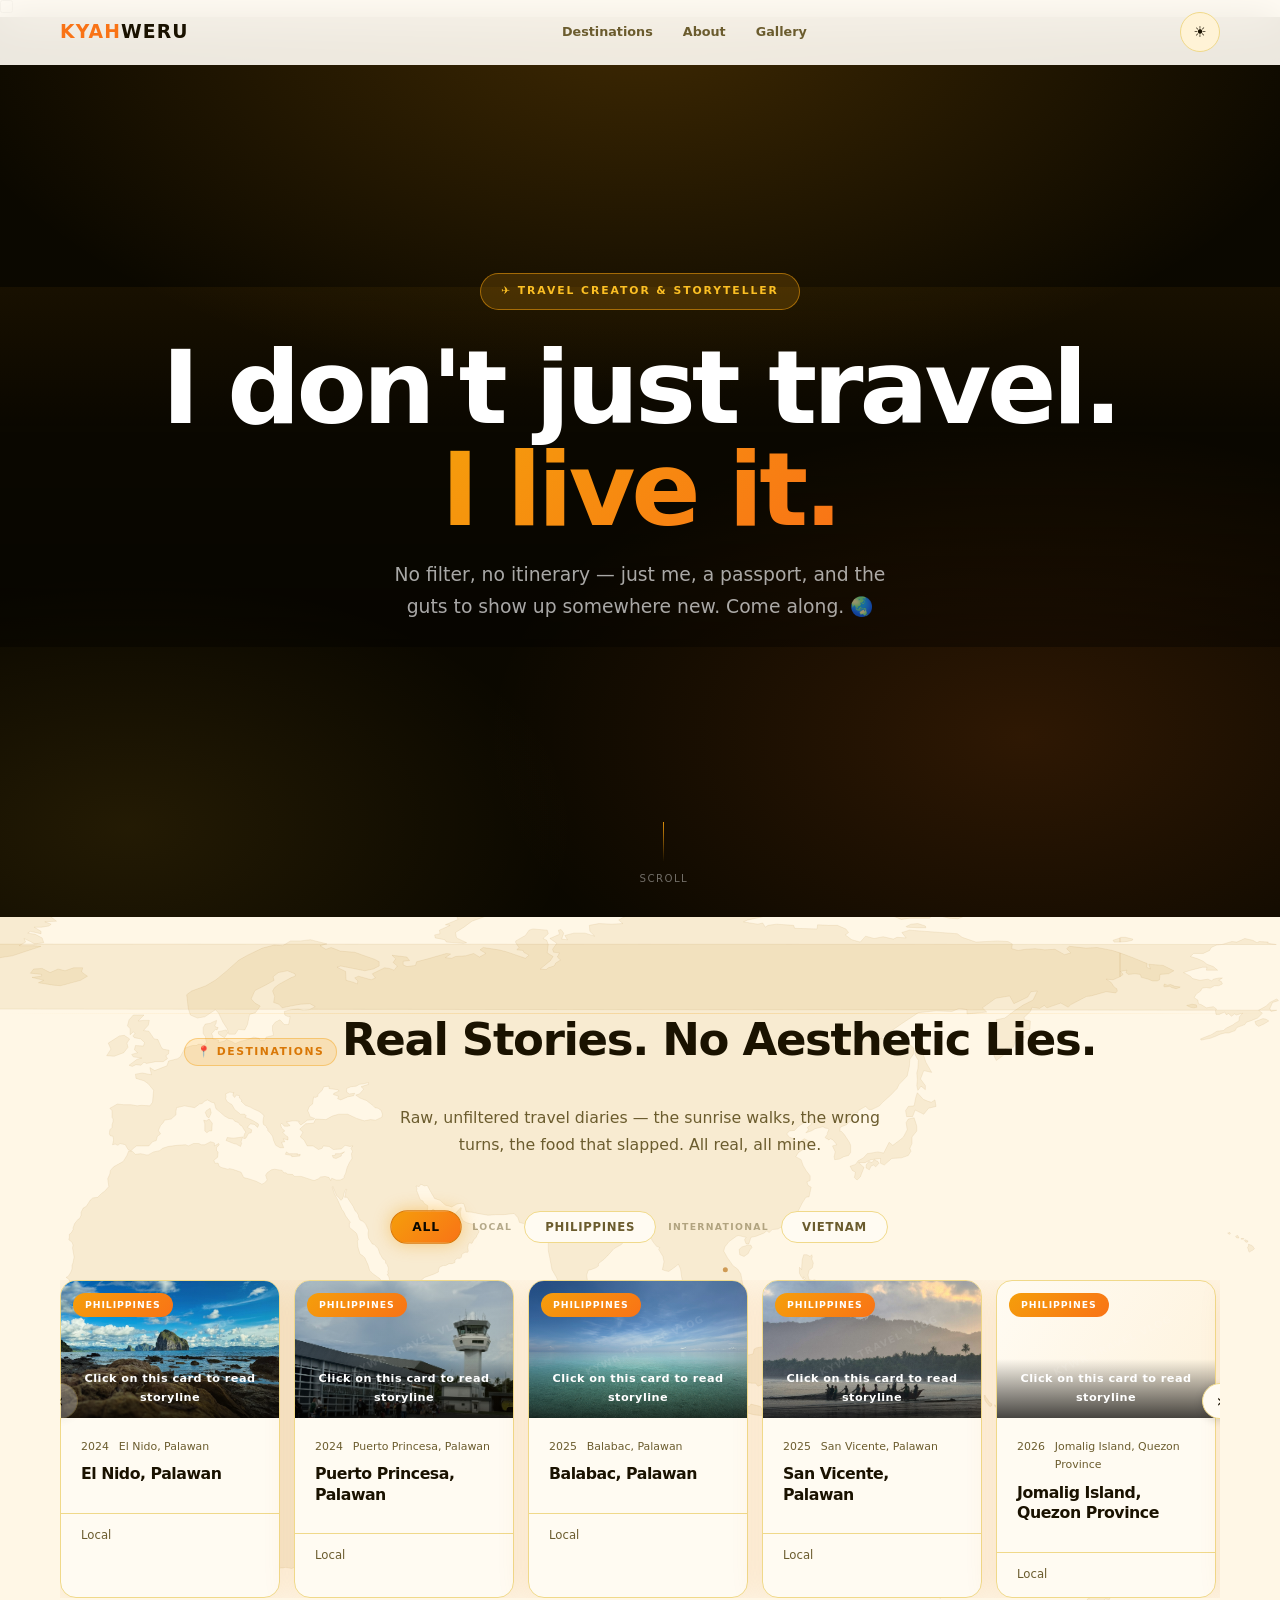
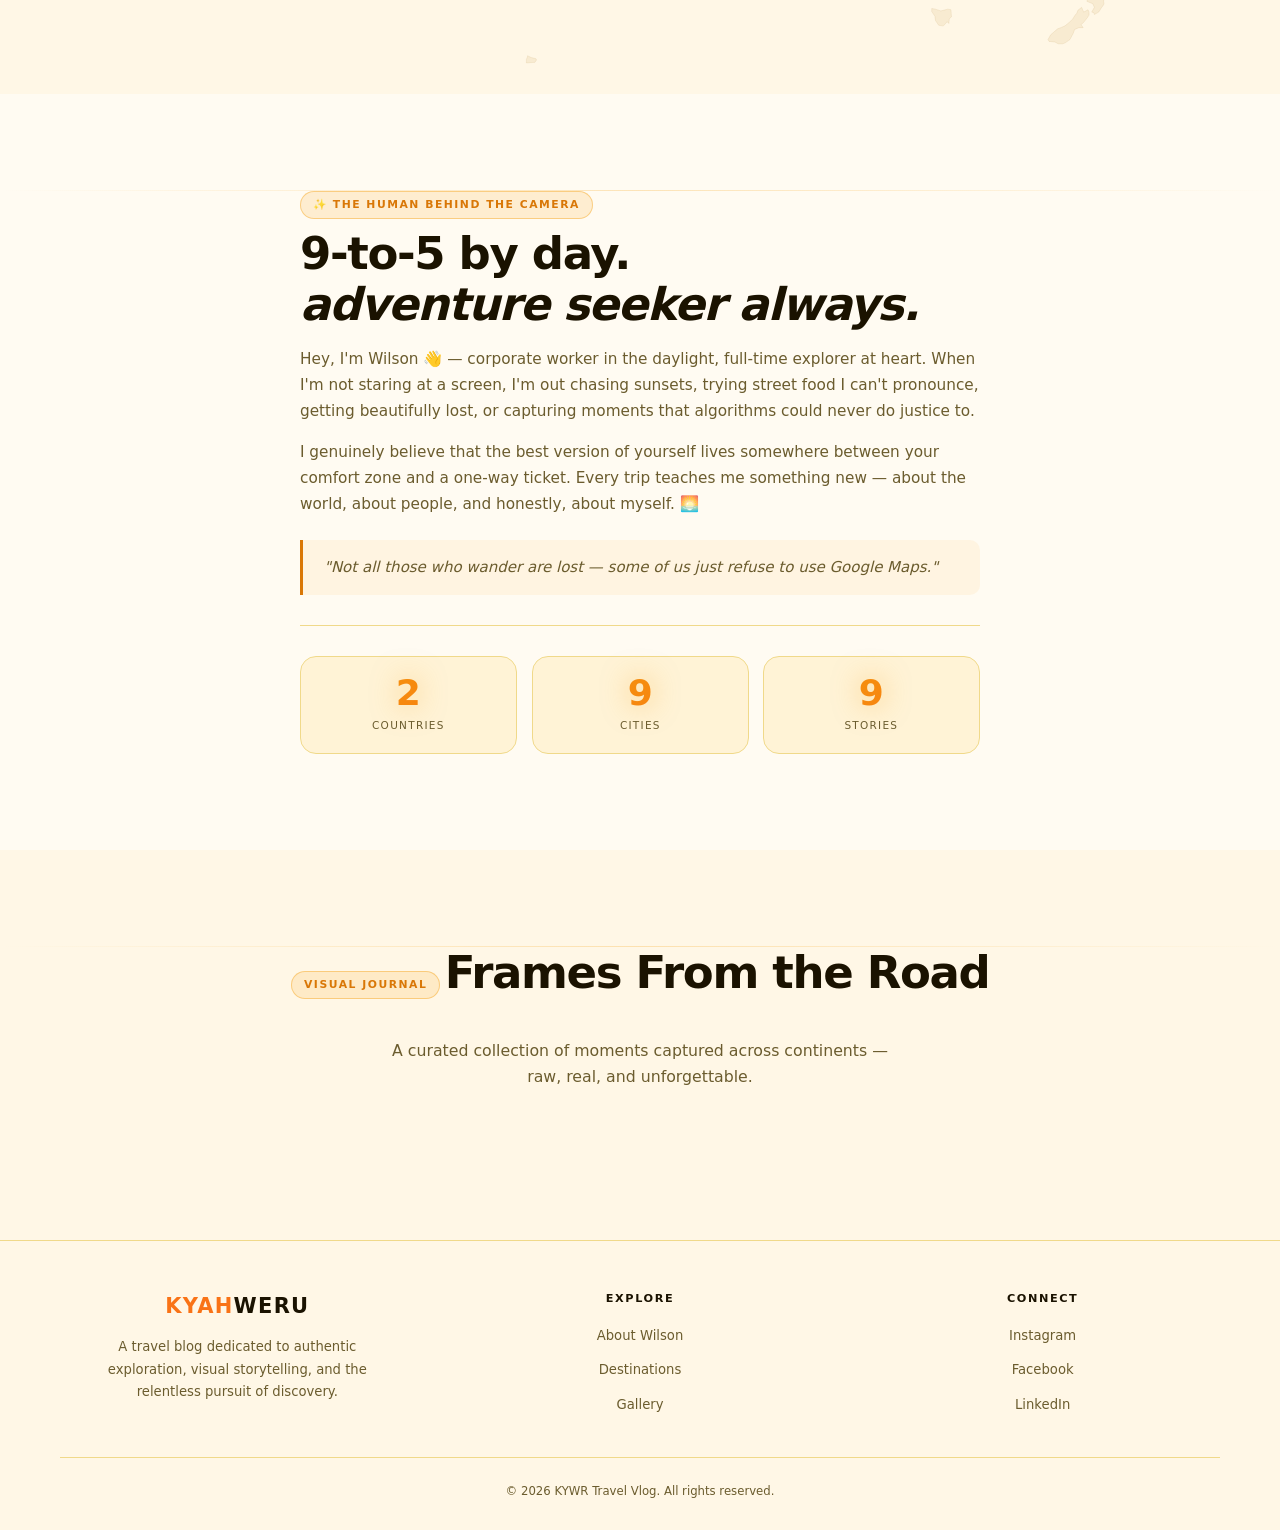
==== index.html @ 7ecf1eff "Blog map mobile: reduce land opacity to ghost level, cap canvas opacity - Land fill dropped to 0.03-" ====
﻿
<!DOCTYPE html>
<html lang="en">
<head>
<meta charset="UTF-8" />
<meta name="viewport" content="width=device-width,initial-scale=1.0" />
<!-- ===== CONTENT SECURITY POLICY ===== -->
<meta http-equiv="Content-Security-Policy"
  content="default-src 'self'; style-src 'self'; script-src 'self' 'unsafe-inline' https://gc.zgo.at; img-src 'self' data: https://kyahweru.goatcounter.com; connect-src https://kyahweru.goatcounter.com; object-src 'none'; base-uri 'none'; form-action 'self'; frame-ancestors 'none';" />
<meta name="referrer" content="no-referrer" />
<meta name="robots" content="index, follow" />
<title>KYAHWERU — Travel Vlog by Wilson Serquina</title>
<meta name="description" content="A premium travel vlog exploring the world's most breathtaking destinations. Stories, photography, and adventure." />
<link rel="stylesheet" href="travel-vlog.css" />
<script>window.__STORIES_DATA__={"version":1,"stories":[{"year":"2024","id":"philippines-2024-el-nido-palawan","paragraphs":["El Nido Adventure — Chasing Islands, Caves, and Ocean Wonders","After exploring the hidden side of Palawan, the adventure continued to one of its most iconic destinations — El Nido.","For this trip, we joined Tour Package B, a journey that took us through some of El Nido’s beautiful island landscapes, hidden beaches, and natural wonders. The day was filled with boat rides across the turquoise waters, exploring breathtaking islands, and discovering why El Nido continues to be one of the most loved destinations in the Philippines.","Each stop felt like a scene from a travel documentary — limestone cliffs rising from the sea, crystal-clear waters surrounding the islands, and peaceful moments where you just stop and appreciate how beautiful nature can be.","Beyond the island hopping experience, I also got to try something more adventurous — the El Nido zipline. Flying above the ocean with the island views below was definitely one of those moments that made the trip more memorable. It was a mix of excitement, nervousness, and pure adrenaline.","We also made a quick detour to Lio Beach, a perfect place to slow down after the adventure. Compared to the busy island hopping schedule, Lio gave a different vibe — more relaxed, scenic, and a great spot to just enjoy the beach atmosphere.","El Nido wasn’t just about the famous views you see online. It was about experiencing the adventure behind those photos — the boat rides, the exploration, the little side trips, and the unforgettable moments along the way.","Another chapter of chasing places, creating memories, and discovering more of what Palawan has to offer. 🌊🏝️","El Nido — where every island has a story."],"destination":"El Nido, Palawan","region":"Local","title":"El Nido, Palawan","images":[{"file":"2908578C-EB2E-4F97-98CF-67C0F395562F.JPEG","alt":"El Nido, Palawan - 2908578C-EB2E-4F97-98CF-67C0F395562F"},{"file":"985ABBCE-2535-4D35-854B-2B9D72324FFC.JPEG","alt":"El Nido, Palawan - 985ABBCE-2535-4D35-854B-2B9D72324FFC"},{"file":"B9E37323-E767-43B6-9DD0-271D5958F5BA.JPEG","alt":"El Nido, Palawan - B9E37323-E767-43B6-9DD0-271D5958F5BA"},{"file":"IMG_2248.JPEG","alt":"El Nido, Palawan - IMG_2248"},{"file":"IMG_2269.JPEG","alt":"El Nido, Palawan - IMG_2269"},{"file":"IMG_2283.JPEG","alt":"El Nido, Palawan - IMG_2283"},{"file":"IMG_2284.JPEG","alt":"El Nido, Palawan - IMG_2284"},{"file":"IMG_2344.JPEG","alt":"El Nido, Palawan - IMG_2344"},{"file":"IMG_2352.JPEG","alt":"El Nido, Palawan - IMG_2352"},{"file":"IMG_2357.JPEG","alt":"El Nido, Palawan - IMG_2357"},{"file":"IMG_2403.JPEG","alt":"El Nido, Palawan - IMG_2403"},{"file":"IMG_2409.JPEG","alt":"El Nido, Palawan - IMG_2409"},{"file":"IMG_2416.JPEG","alt":"El Nido, Palawan - IMG_2416"}],"date":"2024","countryLabel":"Philippines","path":"bob-artifacts/Stories/Philippines/2024/El Nido, Palawan","country":"Philippines","countryId":"philippines"},{"year":"2024","id":"philippines-2024-puerto-princesa-palawan","paragraphs":["Puerto Princesa Adventure — The Gateway to Palawan’s Wonders","Before reaching the more famous islands of Palawan, the journey started in Puerto Princesa — the city known as the gateway to the province’s natural treasures.","Unlike the island adventures that followed, Puerto Princesa had a different kind of charm. It was a mix of city life, nature, and quiet coastal moments — a place where you could slow down while still being surrounded by beautiful landscapes.","One of the highlights of the trip was exploring the Puerto Princesa Underground River, one of Palawan’s most iconic destinations. Entering the cave felt like stepping into another world — surrounded by massive rock formations, mysterious chambers, and the sound of nature echoing inside. It was a reminder of how incredible and powerful nature can be.","Beyond the famous attractions, Puerto Princesa was also about enjoying the simple moments — discovering local food, appreciating the peaceful surroundings, and taking in the beauty of Palawan at a slower pace.","This stop became the perfect beginning to a bigger Palawan adventure. A place that prepared the way for the beaches of El Nido and the untouched paradise of Balabac.","Sometimes the journey isn’t only about the final destination — it’s about the places that become part of the story along the way.","Puerto Princesa — where the Palawan adventure begins. 🌴✨"],"destination":"Puerto Princesa, Palawan","region":"Local","title":"Puerto Princesa, Palawan","images":[{"file":"IMG_1549.JPEG","alt":"Puerto Princesa, Palawan - IMG_1549"},{"file":"IMG_1586.JPEG","alt":"Puerto Princesa, Palawan - IMG_1586"},{"file":"IMG_1616.JPEG","alt":"Puerto Princesa, Palawan - IMG_1616"},{"file":"IMG_1654.JPEG","alt":"Puerto Princesa, Palawan - IMG_1654"},{"file":"IMG_1669.JPEG","alt":"Puerto Princesa, Palawan - IMG_1669"},{"file":"IMG_1681.JPEG","alt":"Puerto Princesa, Palawan - IMG_1681"},{"file":"IMG_1684.JPEG","alt":"Puerto Princesa, Palawan - IMG_1684"}],"date":"2024","countryLabel":"Philippines","path":"bob-artifacts/Stories/Philippines/2024/Puerto Princesa, Palawan","country":"Philippines","countryId":"philippines"},{"year":"2025","id":"philippines-2025-balabac-palawan","paragraphs":["Balabac Adventure — A Journey to Palawan’s Hidden Paradise","Some places don’t feel real until you finally see them — and Balabac was one of those places.","Far from the usual tourist spots of Palawan, this adventure was a journey into the untouched side of the island. After a long trip to the southernmost part of Palawan, I finally reached a paradise known for its crystal-clear waters, powdery white sandbars, and islands that look like they came straight out of a postcard.","The days were spent island hopping from one hidden gem to another — chasing turquoise waters, walking on endless sandbars, and discovering beaches that felt almost untouched by time. Every stop had its own story: from swimming in clear blue waters, seeing marine life beneath the surface, to simply sitting by the shore and appreciating how beautiful and quiet nature can be.","But Balabac wasn’t just about the breathtaking views. It was about the journey itself — the early morning boat rides, the unpredictable waves, the simple island life, and the feeling of being somewhere far away from the usual rush of the city.","There were moments when the adventure became challenging — the long hours on the road, the tiredness after exploring multiple islands, and the lack of comfort compared to typical vacations. But those little struggles made the experience more memorable.","Standing on those sandbars, surrounded by endless ocean, I realized why Balabac is often called one of Palawan’s last frontiers. It wasn’t just a destination to visit — it was an adventure to experience.","A reminder that sometimes the best places are the ones that require a little more effort to reach. 🌊🏝️","Balabac — remote, raw, and unforgettable."],"destination":"Balabac, Palawan","region":"Local","title":"Balabac, Palawan","images":[{"file":"IMG_0690.JPEG","alt":"Balabac, Palawan - IMG_0690"},{"file":"IMG_0691.JPEG","alt":"Balabac, Palawan - IMG_0691"},{"file":"IMG_0703.JPEG","alt":"Balabac, Palawan - IMG_0703"},{"file":"IMG_0708.JPEG","alt":"Balabac, Palawan - IMG_0708"},{"file":"IMG_0735.JPEG","alt":"Balabac, Palawan - IMG_0735"},{"file":"IMG_0812.JPEG","alt":"Balabac, Palawan - IMG_0812"},{"file":"IMG_0829.JPEG","alt":"Balabac, Palawan - IMG_0829"},{"file":"IMG_0850.JPEG","alt":"Balabac, Palawan - IMG_0850"},{"file":"IMG_0854.JPEG","alt":"Balabac, Palawan - IMG_0854"},{"file":"IMG_0869.JPEG","alt":"Balabac, Palawan - IMG_0869"},{"file":"IMG_1021.JPEG","alt":"Balabac, Palawan - IMG_1021"},{"file":"IMG_1057.JPEG","alt":"Balabac, Palawan - IMG_1057"},{"file":"IMG_1062.JPEG","alt":"Balabac, Palawan - IMG_1062"},{"file":"IMG_1112.JPEG","alt":"Balabac, Palawan - IMG_1112"}],"date":"2025","countryLabel":"Philippines","path":"bob-artifacts/Stories/Philippines/2025/Balabac, Palawan","country":"Philippines","countryId":"philippines"},{"year":"2025","id":"philippines-2025-san-vicente-palawan","paragraphs":["This was taken last February 2025, when I visited this place to celebrate my friend’s birthday. After an hour-long van ride from Puerto Princesa, we finally arrived at this hidden gem tucked away in Palawan. The journey itself already felt like part of the adventure — passing through quiet roads and scenic views before reaching a place that I could truly call a secret paradise. It felt raw, peaceful, and full of untouched potential, like a place waiting to be discovered by more travelers.","The yellow-glazed photo was captured during our sunrise walk along Ursula’s Long Beach. The entire shoreline was painted with warm golden tones as the sun slowly rose, filling the morning sky with beautiful shades of orange and yellow. Standing there with the calm waves, fresh breeze, and that breathtaking sunrise in front of us, I already knew it was going to be an amazing day.","One of the most memorable moments was getting the chance to join the local fishermen along the coast as they pulled their fishing nets back to shore early in the morning. Watching their teamwork and experiencing a small part of their daily routine made the trip even more special. After helping out, we were rewarded with a kind gesture — they gave us a discount on a few kilograms of freshly caught fish from their morning haul. We happily told them, “We’re buying this for our lunch,” and ended up enjoying the freshest seafood we could ask for, straight from the ocean to our table.","It wasn’t just a trip to a beautiful place; it was an experience filled with simple moments, local stories, and a deeper appreciation for the people and places that make every adventure memorable."],"destination":"San Vicente, Palawan","region":"Local","title":"San Vicente, Palawan","images":[{"file":"WhatsApp Image 2026-06-27 at 12.59.09 AM (1).jpeg","alt":"San Vicente, Palawan - WhatsApp Image 2026-06-27 at 12.59.09 AM (1)"},{"file":"WhatsApp Image 2026-06-27 at 12.59.09 AM (2).jpeg","alt":"San Vicente, Palawan - WhatsApp Image 2026-06-27 at 12.59.09 AM (2)"},{"file":"WhatsApp Image 2026-06-27 at 12.59.09 AM.jpeg","alt":"San Vicente, Palawan - WhatsApp Image 2026-06-27 at 12.59.09 AM"},{"file":"WhatsApp Image 2026-06-27 at 12.59.10 AM (1).jpeg","alt":"San Vicente, Palawan - WhatsApp Image 2026-06-27 at 12.59.10 AM (1)"},{"file":"WhatsApp Image 2026-06-27 at 12.59.10 AM (2).jpeg","alt":"San Vicente, Palawan - WhatsApp Image 2026-06-27 at 12.59.10 AM (2)"},{"file":"WhatsApp Image 2026-06-27 at 12.59.10 AM.jpeg","alt":"San Vicente, Palawan - WhatsApp Image 2026-06-27 at 12.59.10 AM"}],"date":"2025","countryLabel":"Philippines","path":"bob-artifacts/Stories/Philippines/2025/San Vicente, Palawan","country":"Philippines","countryId":"philippines"},{"year":"2026","id":"philippines-2026-jomalig-island-quezon-province","paragraphs":["Jomalig Island Adventure — Finding Peace in a Hidden Island Escape","Some destinations stay with you not because of the activities you do, but because of the feeling they give you. Jomalig Island was one of those places.","I’ve been fortunate enough to visit Jomalig multiple times during the summer season — April 2023, April 2024, and April 2026 — and every visit reminded me why I keep coming back.","Our stay was at Balwarte Resort, a simple island accommodation that became our home while exploring Jomalig. But more than the beaches or the scenery, what truly stood out was the peace and calmness that the island offered.","Life in Jomalig moves differently. Away from the noise and rush of the city, the days felt slower and lighter. The quiet mornings, the fresh sea breeze, the simple island lifestyle, and the feeling of being disconnected from everything made every visit special.","Of course, one of the places we always find ourselves returning to is Salibungot Beach. Just a few minutes walk or around a 10-minute ride from the resort, it became our usual spot to end the day. Watching the sunset there was never about it being the “main attraction” — it was about the peaceful moment of sitting by the shore, appreciating the view, and enjoying the calmness of the island.","Jomalig reminded me that adventures don’t always have to be about chasing the next big thrill. Sometimes, the best experiences come from slowing down, embracing simplicity, and finding a place where you can just be present.","A place I’ve visited before, but somehow still feels like a new escape every time.","Jomalig Island — a quiet paradise where the real adventure is finding peace. 🌅🏝️"],"destination":"Jomalig Island, Quezon Province","region":"Local","title":"Jomalig Island, Quezon Province","images":[{"file":"dji_fly_20240407_002406_11_1712463889919_photo_optimized.JPEG","alt":"Jomalig Island, Quezon Province - dji_fly_20240407_002406_11_1712463889919_photo_optimized"},{"file":"dji_fly_20240408_055942_48_1712570399756_photo_optimized.JPEG","alt":"Jomalig Island, Quezon Province - dji_fly_20240408_055942_48_1712570399756_photo_optimized"},{"file":"IMG_0429.JPEG","alt":"Jomalig Island, Quezon Province - IMG_0429"},{"file":"IMG_0438.JPEG","alt":"Jomalig Island, Quezon Province - IMG_0438"},{"file":"IMG_0487.JPEG","alt":"Jomalig Island, Quezon Province - IMG_0487"},{"file":"IMG_5914.JPEG","alt":"Jomalig Island, Quezon Province - IMG_5914"},{"file":"IMG_8548.JPEG","alt":"Jomalig Island, Quezon Province - IMG_8548"},{"file":"IMG_8624.JPEG","alt":"Jomalig Island, Quezon Province - IMG_8624"},{"file":"IMG_8627.JPEG","alt":"Jomalig Island, Quezon Province - IMG_8627"},{"file":"IMG_8816.JPEG","alt":"Jomalig Island, Quezon Province - IMG_8816"},{"file":"IMG_8850.JPEG","alt":"Jomalig Island, Quezon Province - IMG_8850"},{"file":"IMG_8854.JPEG","alt":"Jomalig Island, Quezon Province - IMG_8854"},{"file":"IMG_8858.JPEG","alt":"Jomalig Island, Quezon Province - IMG_8858"},{"file":"IMG_8867.JPEG","alt":"Jomalig Island, Quezon Province - IMG_8867"},{"file":"IMG_8877.JPEG","alt":"Jomalig Island, Quezon Province - IMG_8877"}],"date":"2026","countryLabel":"Philippines","path":"bob-artifacts/Stories/Philippines/2026/Jomalig Island, Quezon Province","country":"Philippines","countryId":"philippines"},{"year":"2024","id":"vietnam-2024-ha-long-bay","paragraphs":["Ha Long Bay: A Day Lost Between Limestone Giants","I joined a joiner tour to explore one of Vietnam’s most iconic destinations — Ha Long Bay. At first, I wasn’t sure what to expect traveling with a group of strangers, but sometimes the best adventures come from stepping outside your comfort zone.","Early in the morning, I was picked up from Hanoi and started the journey toward the coast. The ride itself became part of the experience — watching the busy city slowly turn into quiet countryside landscapes, passing through local towns and seeing a different side of Vietnam beyond the usual tourist spots.","Upon arriving at Ha Long Bay, the scenery instantly felt unreal. The emerald waters, towering limestone karsts, and misty islands looked like something straight out of a painting. Being on the cruise, surrounded by people from different places and backgrounds, made the whole experience even more memorable. A simple joiner tour turned into a small community of travelers sharing stories, taking photos, and enjoying the same view together.","We explored caves carved by nature, cruised between the massive rock formations, and enjoyed the calmness of the bay. Every turn of the boat revealed another breathtaking view — another reminder of how powerful and beautiful nature can be.","What made the trip special wasn’t just the destination, but the journey itself. I came as a solo traveler joining a group of strangers, but I left with memories of a place that felt timeless and moments shared with people I might never have met otherwise.","Ha Long Bay wasn’t just a stop on my itinerary — it was a reminder that sometimes the best adventures happen when you simply say yes and go."],"destination":"Ha Long Bay","region":"International","title":"Ha Long Bay","images":[{"file":"IMG_6878.JPEG","alt":"Ha Long Bay - IMG_6878"},{"file":"IMG_6881.JPEG","alt":"Ha Long Bay - IMG_6881"},{"file":"IMG_6905.JPEG","alt":"Ha Long Bay - IMG_6905"},{"file":"IMG_6911.JPEG","alt":"Ha Long Bay - IMG_6911"}],"date":"2024","countryLabel":"Vietnam","path":"bob-artifacts/Stories/Vietnam/2024/Ha Long Bay","country":"Vietnam","countryId":"vietnam"},{"year":"2024","id":"vietnam-2024-hanoi","paragraphs":["Hanoi, Vietnam - Getting Lost in the Heart of the City","Hanoi was never about checking off a list of tourist spots for me. It was about slowing down, walking without a plan, and letting the city reveal itself one street at a time.","I spent my days wandering around the Old Quarter, where every corner felt alive — from the endless sound of motorbikes passing by, small local shops hidden in narrow alleys, to street vendors preparing food right in front of you. The city had this beautiful chaos that somehow felt comforting.","One of my favorite parts of Hanoi was discovering its food culture. I went on a little food adventure — trying different egg coffees, searching for the perfect Bahn Mi, and walking around to find that unforgettable bowl of Phở that captures the true taste of Vietnam.","There was something special about sitting in a small café, holding a cup of Vietnamese coffee, watching locals go about their day. Simple moments, but the kind of memories that make traveling worth it.","Hanoi reminded me that sometimes the best way to experience a place is not through an itinerary, but by getting lost — following random streets, trying local flavors, and collecting stories along the way.","A few days in Hanoi, but a lifetime of memories.✨"],"destination":"Hanoi","region":"International","title":"Hanoi","images":[{"file":"IMG_6826.JPEG","alt":"Hanoi - IMG_6826"},{"file":"IMG_6829.JPEG","alt":"Hanoi - IMG_6829"},{"file":"IMG_6843.JPEG","alt":"Hanoi - IMG_6843"},{"file":"IMG_7190.JPEG","alt":"Hanoi - IMG_7190"},{"file":"IMG_7193.JPEG","alt":"Hanoi - IMG_7193"},{"file":"IMG_7195.JPEG","alt":"Hanoi - IMG_7195"},{"file":"IMG_7197.JPEG","alt":"Hanoi - IMG_7197"},{"file":"IMG_7213.JPEG","alt":"Hanoi - IMG_7213"},{"file":"IMG_7239.JPEG","alt":"Hanoi - IMG_7239"}],"date":"2024","countryLabel":"Vietnam","path":"bob-artifacts/Stories/Vietnam/2024/Hanoi","country":"Vietnam","countryId":"vietnam"},{"year":"2024","id":"vietnam-2024-ninh-binh","paragraphs":["Ninh Binh, Vietnam - A Day Where Nature Felt Like a Movie Scene","Ninh Binh was one of those places where I came in with expectations, but still ended up being amazed.","I joined a group tour to explore some of the most iconic spots in the area — starting with the ancient capital of Hoa Lu, cruising through the breathtaking landscapes of Trang An, and ending the day with the famous climb at Mua Cave.","Among everything we visited, Trang An Complex became the highlight of the trip. Gliding through the calm waters surrounded by towering limestone mountains, hidden caves, and untouched greenery felt like entering another world. It was peaceful, cinematic, and honestly one of those moments where you just stop and appreciate how beautiful nature can be.","But of course, the adventure wasn’t complete without the Mua Cave hike. 😂","The climb was challenging, especially under the heat, but reaching the top made every step worth it. Standing above Ninh Binh with the panoramic view of endless mountains and rice fields gave me that feeling I always chase when traveling — that mix of exhaustion, excitement, and “I actually made it here.”","Tired legs, sweaty shirt, but a happy heart.","Ninh Binh reminded me that sometimes the best travel memories come from the moments that test you a little — the climbs, the long walks, and the adventures that leave you tired but fulfilled.","Another story added to the journey."],"destination":"Ninh Binh","region":"International","title":"Ninh Binh","images":[{"file":"IMG_7241.JPEG","alt":"Ninh Binh - IMG_7241"},{"file":"IMG_7257.JPEG","alt":"Ninh Binh - IMG_7257"},{"file":"IMG_7275.JPEG","alt":"Ninh Binh - IMG_7275"},{"file":"IMG_7276.JPEG","alt":"Ninh Binh - IMG_7276"},{"file":"IMG_7293.JPEG","alt":"Ninh Binh - IMG_7293"},{"file":"IMG_7327.JPEG","alt":"Ninh Binh - IMG_7327"},{"file":"IMG_7331.JPEG","alt":"Ninh Binh - IMG_7331"},{"file":"IMG_7335.JPEG","alt":"Ninh Binh - IMG_7335"},{"file":"IMG_7339.JPEG","alt":"Ninh Binh - IMG_7339"},{"file":"IMG_7347.JPEG","alt":"Ninh Binh - IMG_7347"},{"file":"IMG_7363.JPEG","alt":"Ninh Binh - IMG_7363"},{"file":"IMG_7373.JPEG","alt":"Ninh Binh - IMG_7373"},{"file":"IMG_7378.JPEG","alt":"Ninh Binh - IMG_7378"},{"file":"IMG_7402.JPEG","alt":"Ninh Binh - IMG_7402"},{"file":"IMG_7488.JPEG","alt":"Ninh Binh - IMG_7488"},{"file":"IMG_7505.JPEG","alt":"Ninh Binh - IMG_7505"}],"date":"2024","countryLabel":"Vietnam","path":"bob-artifacts/Stories/Vietnam/2024/Ninh Binh","country":"Vietnam","countryId":"vietnam"},{"year":"2024","id":"vietnam-2024-sapa","paragraphs":["Sapa, Vietnam — Where the Mountains Whisper Stories","Sapa was one of those places that felt like stepping into a different world. Unlike the usual guided tours, I decided to explore it through a DIY adventure, giving myself the freedom to follow the roads, discover hidden corners, and experience the town at my own pace.","Surrounded by towering mountains, endless rice terraces, and the cool mist of northern Vietnam, Sapa had a quiet charm that instantly captured me. Every turn along the mountain roads felt like a new postcard — from the traditional villages tucked between valleys to the locals carrying stories and traditions passed down through generations.","One of the highlights of the journey was conquering Fansipan, known as the “Roof of Indochina.” Riding the cable car above the clouds was already an experience on its own, but reaching the peak felt even more rewarding. Standing at the summit, surrounded by fog, wind, and endless mountain views, I understood why this place is considered one of Vietnam’s most breathtaking destinations. It was a moment where the journey mattered just as much as the destination.","The adventure continued in the villages, where I explored the culture and landscapes of Sapa. I also tried the Mong Village Alpine Coaster, adding a fun and unexpected twist to the mountain experience. Racing down the slopes while surrounded by the scenery of Sapa was the perfect mix of adrenaline and appreciation for the beauty around me.","Sapa reminded me that traveling is not always about following an itinerary — sometimes the best memories come from simply wandering, getting a little lost, and letting the place reveal itself. A DIY trip, a mountain peak, a cultural encounter, and a story I’ll carry with me from Vietnam’s beautiful highlands."],"destination":"Sapa","region":"International","title":"Sapa","images":[{"file":"IMG_20241105_0006.JPEG","alt":"Sapa - IMG_20241105_0006"},{"file":"IMG_20241105_0009.JPEG","alt":"Sapa - IMG_20241105_0009"},{"file":"IMG_20241105_0024.JPEG","alt":"Sapa - IMG_20241105_0024"},{"file":"IMG_6047.JPEG","alt":"Sapa - IMG_6047"},{"file":"IMG_6134.JPEG","alt":"Sapa - IMG_6134"},{"file":"IMG_6247.JPEG","alt":"Sapa - IMG_6247"},{"file":"IMG_6267.JPEG","alt":"Sapa - IMG_6267"},{"file":"IMG_6523.JPEG","alt":"Sapa - IMG_6523"},{"file":"IMG_6562.JPEG","alt":"Sapa - IMG_6562"}],"date":"2024","countryLabel":"Vietnam","path":"bob-artifacts/Stories/Vietnam/2024/Sapa","country":"Vietnam","countryId":"vietnam"}]};</script>
<script>window.__GALLERY_DATA__={"version":1,"categories":[{"label":"All Photos","folders":[{"path":".","name":"Gallery","photos":[{"caption":"2908578C-EB2E-4F97-98CF-67C0F395562F","alt":"Gallery - 2908578C-EB2E-4F97-98CF-67C0F395562F","file":"2908578C-EB2E-4F97-98CF-67C0F395562F.JPEG"},{"caption":"985ABBCE-2535-4D35-854B-2B9D72324FFC","alt":"Gallery - 985ABBCE-2535-4D35-854B-2B9D72324FFC","file":"985ABBCE-2535-4D35-854B-2B9D72324FFC.JPEG"},{"caption":"B9E37323-E767-43B6-9DD0-271D5958F5BA","alt":"Gallery - B9E37323-E767-43B6-9DD0-271D5958F5BA","file":"B9E37323-E767-43B6-9DD0-271D5958F5BA.JPEG"},{"caption":"dji_fly_20240407_002406_11_1712463889919_photo_optimized","alt":"Gallery - dji_fly_20240407_002406_11_1712463889919_photo_optimized","file":"dji_fly_20240407_002406_11_1712463889919_photo_optimized.JPEG"},{"caption":"dji_fly_20240408_055942_48_1712570399756_photo_optimized","alt":"Gallery - dji_fly_20240408_055942_48_1712570399756_photo_optimized","file":"dji_fly_20240408_055942_48_1712570399756_photo_optimized.JPEG"},{"caption":"IMG_0429","alt":"Gallery - IMG_0429","file":"IMG_0429.JPEG"},{"caption":"IMG_0438","alt":"Gallery - IMG_0438","file":"IMG_0438.JPEG"},{"caption":"IMG_0487","alt":"Gallery - IMG_0487","file":"IMG_0487.JPEG"},{"caption":"IMG_0690","alt":"Gallery - IMG_0690","file":"IMG_0690.JPEG"},{"caption":"IMG_0691","alt":"Gallery - IMG_0691","file":"IMG_0691.JPEG"},{"caption":"IMG_0701","alt":"Gallery - IMG_0701","file":"IMG_0701.JPEG"},{"caption":"IMG_0703","alt":"Gallery - IMG_0703","file":"IMG_0703.JPEG"},{"caption":"IMG_0708","alt":"Gallery - IMG_0708","file":"IMG_0708.JPEG"},{"caption":"IMG_0735","alt":"Gallery - IMG_0735","file":"IMG_0735.JPEG"},{"caption":"IMG_0812","alt":"Gallery - IMG_0812","file":"IMG_0812.JPEG"},{"caption":"IMG_0829","alt":"Gallery - IMG_0829","file":"IMG_0829.JPEG"},{"caption":"IMG_0850","alt":"Gallery - IMG_0850","file":"IMG_0850.JPEG"},{"caption":"IMG_0852","alt":"Gallery - IMG_0852","file":"IMG_0852.JPEG"},{"caption":"IMG_0854","alt":"Gallery - IMG_0854","file":"IMG_0854.JPEG"},{"caption":"IMG_0869","alt":"Gallery - IMG_0869","file":"IMG_0869.JPEG"},{"caption":"IMG_1021","alt":"Gallery - IMG_1021","file":"IMG_1021.JPEG"},{"caption":"IMG_1036","alt":"Gallery - IMG_1036","file":"IMG_1036.JPEG"},{"caption":"IMG_1042","alt":"Gallery - IMG_1042","file":"IMG_1042.JPEG"},{"caption":"IMG_1057","alt":"Gallery - IMG_1057","file":"IMG_1057.JPEG"},{"caption":"IMG_1061","alt":"Gallery - IMG_1061","file":"IMG_1061.JPEG"},{"caption":"IMG_1062","alt":"Gallery - IMG_1062","file":"IMG_1062.JPEG"},{"caption":"IMG_1112","alt":"Gallery - IMG_1112","file":"IMG_1112.JPEG"},{"caption":"IMG_1265","alt":"Gallery - IMG_1265","file":"IMG_1265.JPEG"},{"caption":"IMG_1272","alt":"Gallery - IMG_1272","file":"IMG_1272.JPEG"},{"caption":"IMG_1273","alt":"Gallery - IMG_1273","file":"IMG_1273.JPEG"},{"caption":"IMG_1276","alt":"Gallery - IMG_1276","file":"IMG_1276.JPEG"},{"caption":"IMG_1280","alt":"Gallery - IMG_1280","file":"IMG_1280.JPEG"},{"caption":"IMG_1286","alt":"Gallery - IMG_1286","file":"IMG_1286.JPEG"},{"caption":"IMG_1549","alt":"Gallery - IMG_1549","file":"IMG_1549.JPEG"},{"caption":"IMG_1586","alt":"Gallery - IMG_1586","file":"IMG_1586.JPEG"},{"caption":"IMG_1616","alt":"Gallery - IMG_1616","file":"IMG_1616.JPEG"},{"caption":"IMG_1654","alt":"Gallery - IMG_1654","file":"IMG_1654.JPEG"},{"caption":"IMG_1669","alt":"Gallery - IMG_1669","file":"IMG_1669.JPEG"},{"caption":"IMG_1681","alt":"Gallery - IMG_1681","file":"IMG_1681.JPEG"},{"caption":"IMG_1684","alt":"Gallery - IMG_1684","file":"IMG_1684.JPEG"},{"caption":"IMG_20241105_0006","alt":"Gallery - IMG_20241105_0006","file":"IMG_20241105_0006.JPEG"},{"caption":"IMG_20241105_0009","alt":"Gallery - IMG_20241105_0009","file":"IMG_20241105_0009.JPEG"},{"caption":"IMG_20241105_0024","alt":"Gallery - IMG_20241105_0024","file":"IMG_20241105_0024.JPEG"},{"caption":"IMG_20241107_0037","alt":"Gallery - IMG_20241107_0037","file":"IMG_20241107_0037.JPEG"},{"caption":"IMG_20241107_0052","alt":"Gallery - IMG_20241107_0052","file":"IMG_20241107_0052.JPEG"},{"caption":"IMG_20241107_0056","alt":"Gallery - IMG_20241107_0056","file":"IMG_20241107_0056.JPEG"},{"caption":"IMG_2248","alt":"Gallery - IMG_2248","file":"IMG_2248.JPEG"},{"caption":"IMG_2269","alt":"Gallery - IMG_2269","file":"IMG_2269.JPEG"},{"caption":"IMG_2283","alt":"Gallery - IMG_2283","file":"IMG_2283.JPEG"},{"caption":"IMG_2284","alt":"Gallery - IMG_2284","file":"IMG_2284.JPEG"},{"caption":"IMG_2344","alt":"Gallery - IMG_2344","file":"IMG_2344.JPEG"},{"caption":"IMG_2352","alt":"Gallery - IMG_2352","file":"IMG_2352.JPEG"},{"caption":"IMG_2357","alt":"Gallery - IMG_2357","file":"IMG_2357.JPEG"},{"caption":"IMG_2403","alt":"Gallery - IMG_2403","file":"IMG_2403.JPEG"},{"caption":"IMG_2409","alt":"Gallery - IMG_2409","file":"IMG_2409.JPEG"},{"caption":"IMG_2416","alt":"Gallery - IMG_2416","file":"IMG_2416.JPEG"},{"caption":"IMG_5914","alt":"Gallery - IMG_5914","file":"IMG_5914.JPEG"},{"caption":"IMG_6047","alt":"Gallery - IMG_6047","file":"IMG_6047.JPEG"},{"caption":"IMG_6134","alt":"Gallery - IMG_6134","file":"IMG_6134.JPEG"},{"caption":"IMG_6247","alt":"Gallery - IMG_6247","file":"IMG_6247.JPEG"},{"caption":"IMG_6523","alt":"Gallery - IMG_6523","file":"IMG_6523.JPEG"},{"caption":"IMG_6562","alt":"Gallery - IMG_6562","file":"IMG_6562.JPEG"},{"caption":"IMG_6826","alt":"Gallery - IMG_6826","file":"IMG_6826.JPEG"},{"caption":"IMG_6829","alt":"Gallery - IMG_6829","file":"IMG_6829.JPEG"},{"caption":"IMG_6843","alt":"Gallery - IMG_6843","file":"IMG_6843.JPEG"},{"caption":"IMG_6878","alt":"Gallery - IMG_6878","file":"IMG_6878.JPEG"},{"caption":"IMG_6881","alt":"Gallery - IMG_6881","file":"IMG_6881.JPEG"},{"caption":"IMG_6905","alt":"Gallery - IMG_6905","file":"IMG_6905.JPEG"},{"caption":"IMG_6911","alt":"Gallery - IMG_6911","file":"IMG_6911.JPEG"},{"caption":"IMG_7190","alt":"Gallery - IMG_7190","file":"IMG_7190.JPEG"},{"caption":"IMG_7193","alt":"Gallery - IMG_7193","file":"IMG_7193.JPEG"},{"caption":"IMG_7195","alt":"Gallery - IMG_7195","file":"IMG_7195.JPEG"},{"caption":"IMG_7197","alt":"Gallery - IMG_7197","file":"IMG_7197.JPEG"},{"caption":"IMG_7213","alt":"Gallery - IMG_7213","file":"IMG_7213.JPEG"},{"caption":"IMG_7239","alt":"Gallery - IMG_7239","file":"IMG_7239.JPEG"},{"caption":"IMG_7241","alt":"Gallery - IMG_7241","file":"IMG_7241.JPEG"},{"caption":"IMG_7257","alt":"Gallery - IMG_7257","file":"IMG_7257.JPEG"},{"caption":"IMG_7275","alt":"Gallery - IMG_7275","file":"IMG_7275.JPEG"},{"caption":"IMG_7276","alt":"Gallery - IMG_7276","file":"IMG_7276.JPEG"},{"caption":"IMG_7293","alt":"Gallery - IMG_7293","file":"IMG_7293.JPEG"},{"caption":"IMG_7327","alt":"Gallery - IMG_7327","file":"IMG_7327.JPEG"},{"caption":"IMG_7331","alt":"Gallery - IMG_7331","file":"IMG_7331.JPEG"},{"caption":"IMG_7335","alt":"Gallery - IMG_7335","file":"IMG_7335.JPEG"},{"caption":"IMG_7339","alt":"Gallery - IMG_7339","file":"IMG_7339.JPEG"},{"caption":"IMG_7347","alt":"Gallery - IMG_7347","file":"IMG_7347.JPEG"},{"caption":"IMG_7363","alt":"Gallery - IMG_7363","file":"IMG_7363.JPEG"},{"caption":"IMG_7373","alt":"Gallery - IMG_7373","file":"IMG_7373.JPEG"},{"caption":"IMG_7378","alt":"Gallery - IMG_7378","file":"IMG_7378.JPEG"},{"caption":"IMG_7402","alt":"Gallery - IMG_7402","file":"IMG_7402.JPEG"},{"caption":"IMG_7488","alt":"Gallery - IMG_7488","file":"IMG_7488.JPEG"},{"caption":"IMG_7505","alt":"Gallery - IMG_7505","file":"IMG_7505.JPEG"},{"caption":"IMG_8548","alt":"Gallery - IMG_8548","file":"IMG_8548.JPEG"},{"caption":"IMG_8624","alt":"Gallery - IMG_8624","file":"IMG_8624.JPEG"},{"caption":"IMG_8627","alt":"Gallery - IMG_8627","file":"IMG_8627.JPEG"},{"caption":"IMG_8816","alt":"Gallery - IMG_8816","file":"IMG_8816.JPEG"},{"caption":"IMG_8850","alt":"Gallery - IMG_8850","file":"IMG_8850.JPEG"},{"caption":"IMG_8854","alt":"Gallery - IMG_8854","file":"IMG_8854.JPEG"},{"caption":"IMG_8858","alt":"Gallery - IMG_8858","file":"IMG_8858.JPEG"},{"caption":"IMG_8867","alt":"Gallery - IMG_8867","file":"IMG_8867.JPEG"},{"caption":"IMG_8877","alt":"Gallery - IMG_8877","file":"IMG_8877.JPEG"}]}],"id":"all-photos"}]};</script>
<!-- ##MANIFEST## -->
<!-- ===== GOATCOUNTER ANALYTICS ===== -->
<script data-goatcounter="https://kyahweru.goatcounter.com/count"
        async src="https://gc.zgo.at/count.js"></script>
</head>
<body>
<!-- dim backdrop for card hover -->
<div class="card-backdrop" id="cardBackdrop" aria-hidden="true"></div>
<!-- card overlay — receives a clone of the hovered card; original never moves -->
<div id="cardOverlay" aria-hidden="true"></div>
<!-- DevTools / inspect warning overlay -->
<div id="sec-warning" role="alert" aria-live="assertive">
  <div class="sec-icon">🔒</div>
  <h2>Unauthorized Access Detected</h2>
  <p>Developer tools are not permitted on this page. Content is protected under copyright. This session has been flagged.</p>
</div>


<div id="loader" role="status" aria-label="Loading">
  <div class="loader-logo">KYAH<span>WERU</span></div>
  <div class="loader-bar"><div class="loader-fill"></div></div>
</div>


<input type="checkbox" id="themeChk" style="position:absolute;opacity:0;pointer-events:none;width:0;height:0" />
<div id="pageWrap">
<nav id="navbar" role="navigation" aria-label="Main navigation">
  <div class="nav-inner">
    <a href="#hero" class="nav-logo" aria-label="KYAHWERU home">KYAH<span>WERU</span></a>
    <ul class="nav-links">
      <li><a href="#blog">Destinations</a></li>
      <li><a href="#about">About</a></li>
      <li><a href="#gallery">Gallery</a></li>
    </ul>
    <div class="nav-actions">
      <label class="dark-toggle" for="themeChk" aria-label="Toggle dark mode" title="Toggle dark/light mode" id="darkToggle"></label>
      <button class="hamburger" id="hamburger" aria-label="Open menu" aria-expanded="false">
        <span></span><span></span><span></span>
      </button>
    </div>
  </div>
</nav>
<div class="mobile-menu" id="mobileMenu" role="menu">
  <ul>
    <li><a href="#blog">Destinations</a></li>
    <li><a href="#about">About</a></li>
    <li><a href="#gallery">Gallery</a></li>
  </ul>
</div>


<section id="hero" aria-label="Hero">
  <div class="hero-scene" aria-hidden="true" id="heroScene"></div>
  <div class="hero-bg" aria-hidden="true"></div>
  <div class="hero-overlay" aria-hidden="true"></div>
  <div class="hero-content">
    <div class="hero-tag">✈️ Travel Creator &amp; Storyteller</div>
    <h1 class="hero-title">I don't just travel.<br /><em>I live it.</em></h1>
    <p class="hero-sub">No filter, no itinerary — just me, a passport, and the guts to show up somewhere new. Come along. 🌏</p>
  </div>
  <div class="hero-scroll" aria-hidden="true">
    <div class="scroll-line"></div>
    <span>Scroll</span>
  </div>
</section>


<section id="blog" aria-labelledby="blog-heading">
  <canvas id="blogMapBg" aria-hidden="true"></canvas>
  <div class="container">
    <div class="section-header">
      <span class="label">📍 Destinations</span>
      <h2 id="blog-heading">Real Stories. No Aesthetic Lies.</h2>
      <p>Raw, unfiltered travel diaries — the sunrise walks, the wrong turns, the food that slapped. All real, all mine.</p>
    </div>
    <!-- Filter bar — built dynamically from stories-manifest.json -->
    <div class="filter-bar" id="storyFilterBar" role="group" aria-label="Filter destinations"></div>
    <!-- Blog cards — injected dynamically -->
    <div class="blog-cards-container" id="blogCardsContainer"></div>
  </div>
</section>


<section id="about" aria-labelledby="about-heading">
  <div class="container">
    <div class="about-content">
      <span class="label">✨ The Human Behind the Camera</span>
      <h2 id="about-heading">9-to-5 by day.<br /><em style="-webkit-text-fill-color:unset;background:none;color:inherit">adventure seeker always.</em></h2>
      <p>Hey, I'm Wilson 👋 — corporate worker in the daylight, full-time explorer at heart. When I'm not staring at a screen, I'm out chasing sunsets, trying street food I can't pronounce, getting beautifully lost, or capturing moments that algorithms could never do justice to.</p>
      <p>I genuinely believe that the best version of yourself lives somewhere between your comfort zone and a one-way ticket. Every trip teaches me something new — about the world, about people, and honestly, about myself. 🌅</p>
      <blockquote>"Not all those who wander are lost — some of us just refuse to use Google Maps."</blockquote>
      <div class="stats-row">
        <div class="stat"><div class="stat-num" id="stat-countries">0</div><div class="stat-lbl">Countries</div></div>
        <div class="stat"><div class="stat-num" id="stat-cities">0</div><div class="stat-lbl">Cities</div></div>
        <div class="stat"><div class="stat-num" id="stat-posts">0</div><div class="stat-lbl">Stories</div></div>
      </div>
    </div>
  </div>
</section>


<section id="gallery" aria-labelledby="gallery-heading">
  <div class="container">
    <div class="section-header reveal">
      <span class="label">Visual Journal</span>
      <h2 id="gallery-heading">Frames From the Road</h2>
      <p>A curated collection of moments captured across continents — raw, real, and unforgettable.</p>
    </div>
    <!-- Gallery filter bar — hidden until multiple named categories exist -->
    <div class="gallery-viewport" id="galleryViewport" aria-label="Photo gallery"></div>
    <div class="gallery-dots" id="galleryDots" aria-hidden="true"></div>
  </div>
</section>


<div class="modal-backdrop" id="modalBackdrop" role="dialog" aria-modal="true" aria-label="Image preview">
  <div class="modal-rel" style="width:min(700px,95%);position:relative">
    <button class="modal-close" id="modalClose" aria-label="Close preview">✕</button>
    <div class="modal-box">
      <div class="modal-img" id="modalImg"></div>
      <div class="modal-info">
        <h3 id="modalTitle"></h3>
        <p id="modalDesc" class="muted"></p>
      </div>
    </div>
  </div>
</div>






<footer>
  <div class="container">
    <div class="footer-inner">
      <div class="footer-brand">
        <div class="nav-logo">KYAH<span>WERU</span></div>
        <p>A travel blog dedicated to authentic exploration, visual storytelling, and the relentless <a href="https://kyahweru.goatcounter.com" target="_blank" rel="noopener" style="color:inherit;text-decoration:none;cursor:default">pursuit</a> of discovery.</p>
      </div>
      <div class="footer-col">
        <h5>Explore</h5>
        <ul>
          <li><a href="#about">About Wilson</a></li>
          <li><a href="#blog">Destinations</a></li>
          <li><a href="#gallery">Gallery</a></li>
        </ul>
      </div>
      <div class="footer-col">
        <h5>Connect</h5>
        <ul>
          <li><a href="https://www.instagram.com/kyahweru/" target="_blank" rel="noopener">Instagram</a></li>
          <li><a href="https://www.facebook.com/wilson.serquina.50" target="_blank" rel="noopener">Facebook</a></li>
          <li><a href="https://www.linkedin.com/in/wserquina/" target="_blank" rel="noopener">LinkedIn</a></li>
        </ul>
      </div>
    </div>
    <div class="footer-bottom">
      <span>© 2026 KYWR Travel Vlog. All rights reserved.</span>
    </div>
  </div>
</footer>
</div><!-- /#pageWrap -->

<script>
(function() {
  'use strict';

  /* ── 1. BLOCK RIGHT-CLICK everywhere ──────────────────────────────── */
  document.addEventListener('contextmenu', function(e) {
    e.preventDefault(); e.stopPropagation(); return false;
  }, true);

  /* ── 2. BLOCK drag-start on images / SVGs ─────────────────────────── */
  document.addEventListener('dragstart', function(e) {
    if (e.target.tagName === 'IMG' || e.target.tagName === 'SVG' ||
        e.target.closest('.blog-card-img') || e.target.closest('.masonry-item')) {
      e.preventDefault();
    }
  }, true);

  /* ── 3. BLOCK keyboard shortcuts ─────────────────────────────────── */
  document.addEventListener('keydown', function(e) {
    var k = e.key.toLowerCase(), ctrl = e.ctrlKey || e.metaKey, shift = e.shiftKey;
    // Ctrl+S / Ctrl+U / Ctrl+P — save, view-source, print
    if (ctrl && !shift && (k === 's' || k === 'u' || k === 'p')) { e.preventDefault(); e.stopPropagation(); return false; }
    // F12 — DevTools
    if (e.key === 'F12') { e.preventDefault(); e.stopPropagation(); showWarning('Unauthorized Access Detected', 'Developer tools are not permitted on this page.'); return false; }
    // Ctrl+Shift+I / Ctrl+Shift+J / Ctrl+Shift+C — DevTools panels
    if (ctrl && shift && (k === 'i' || k === 'j' || k === 'c')) { e.preventDefault(); e.stopPropagation(); showWarning('Unauthorized Access Detected', 'Developer tools are not permitted on this page.'); return false; }
    // PrintScreen
    if (k === 'printscreen' || k === 'print screen') { e.preventDefault(); showWarning('Screenshot Blocked', 'Screenshots are not permitted on this page.'); flashOverlay(); }
  }, true);

  /* ── 4. DEVTOOLS SIZE DETECTION — disabled (false positives on mobile) ── */
  /* outerWidth/outerHeight gap on mobile browsers triggers this incorrectly */

  /* ── 5b. FOCUS / VISIBILITY / SNIP TOOL PROTECTION ─────────────────
     Blurs the page the instant the window loses focus (window.blur,
     visibilitychange, mouseleave on <html>) so any OS-level screenshot
     tool, Snip & Sketch, or screen recorder captures only a blurred frame.
  ─────────────────────────────────────────────────────────────────── */
  (function() {
    var wrap = null;
    var BLUR  = 'blur(20px)';
    var CLEAR = '';

    function getWrap() { return wrap || (wrap = document.getElementById('pageWrap')); }

    function obscure() {
      var w = getWrap(); if (w) w.style.filter = BLUR;
    }
    function reveal() {
      /* Delay unblur so a snip tool can't grab the clear frame on return */
      setTimeout(function() { var w = getWrap(); if (w) w.style.filter = CLEAR; }, 600);
    }

    /* Tab hidden / minimised */
    document.addEventListener('visibilitychange', function() {
      if (document.hidden) obscure(); else reveal();
    });

    /* Window loses focus (user clicks elsewhere, opens Snip tool, etc.) */
    window.addEventListener('blur', obscure);
    window.addEventListener('focus', reveal);

    /* Mouse leaves the browser viewport */
    document.documentElement.addEventListener('mouseleave', obscure);
    document.documentElement.addEventListener('mouseenter', reveal);

    /* Touch: finger lifts and app loses focus */
    window.addEventListener('pagehide', obscure);
    window.addEventListener('pageshow', reveal);
  })();

  /* ── 6. BLOCK touch-hold ─────────────────────────────────────────── */
  document.addEventListener('DOMContentLoaded', function() {
    document.querySelectorAll('.blog-card-img, .masonry-item, svg, img').forEach(function(el) {
      el.addEventListener('touchstart', function(e) { e.preventDefault(); }, { passive: false });
    });
  });

  /* ── 7. INTERCEPT download links ─────────────────────────────────── */
  document.addEventListener('click', function(e) {
    var a = e.target.closest('a');
    if (a && (a.hasAttribute('download') || (a.href && a.href.startsWith('blob:')))) {
      e.preventDefault();
      showWarning('Download Blocked', 'Downloading content from this page is not permitted.');
    }
  }, true);

  /* ── 8. FLASH OVERLAY ────────────────────────────────────────────── */
  function flashOverlay() {
    var div = document.createElement('div');
    div.style.cssText = 'position:fixed;inset:0;background:#fff;z-index:999999;pointer-events:none;opacity:1;transition:opacity 0.15s';
    document.body.appendChild(div);
    requestAnimationFrame(function() {
      setTimeout(function() { div.style.opacity = '0'; setTimeout(function() { div.remove(); }, 200); }, 50);
    });
  }

  /* ── 9. SHOW WARNING ─────────────────────────────────────────────── */
  function showWarning(title, msg) {
    var w = document.getElementById('sec-warning');
    w.querySelector('h2').textContent = title;
    w.querySelector('p').textContent  = msg;
    w.classList.add('show');
    document.getElementById('pageWrap').style.filter = 'blur(8px)';
    setTimeout(function() { w.classList.remove('show'); document.getElementById('pageWrap').style.filter = ''; }, 3500);
  }

  /* ── 10. DISABLE selection ───────────────────────────────────────── */
  document.addEventListener('selectstart', function(e) {
    if (!e.target.closest('input, textarea')) e.preventDefault();
  });

  /* ── 11. BLOCK copy / cut ────────────────────────────────────────── */
  document.addEventListener('copy', function(e) { e.preventDefault(); });
  document.addEventListener('cut',  function(e) { e.preventDefault(); });

  /* ── 12a. HERO SCENE ─────────────────────────────────────────────── */
  (function() {
    var scene = document.getElementById('heroScene');
    if (!scene) return;
    var sun = document.createElement('div'); sun.className = 'sun-glow'; scene.appendChild(sun);
    ['mountain m1','mountain m2','mountain m3','mountain m4'].forEach(function(cls) {
      var el = document.createElement('div'); el.className = cls; scene.appendChild(el);
    });
    var hor = document.createElement('div'); hor.className = 'horizon'; scene.appendChild(hor);
    for (var i = 0; i < 60; i++) {
      var s = document.createElement('div'); s.className = 'star';
      var sz = Math.random() * 2.5 + 0.8, isE = Math.random() > 0.55;
      s.style.cssText = 'width:'+sz+'px;height:'+sz+'px;left:'+(Math.random()*100)+'%;top:'+(Math.random()*65)+'%;animation-delay:'+(Math.random()*4)+'s;animation-duration:'+(2+Math.random()*3)+'s;'+(isE?'background:rgba(245,158,11,'+(0.5+Math.random()*0.5)+')':'background:rgba(255,255,255,'+(0.4+Math.random()*0.6)+')');
      scene.appendChild(s);
    }
    for (var j = 0; j < 18; j++) {
      var em = document.createElement('div');
      em.style.cssText = 'position:absolute;width:'+(1+Math.random()*2)+'px;height:'+(1+Math.random()*2)+'px;border-radius:50%;background:rgba(251,191,36,'+(0.3+Math.random()*0.7)+');left:'+(Math.random()*100)+'%;bottom:'+(Math.random()*40)+'%;animation:emberFloat '+(4+Math.random()*6)+'s '+(Math.random()*4)+'s ease-in-out infinite';
      scene.appendChild(em);
    }
    if (!document.getElementById('emberFloatStyle')) {
      var st = document.createElement('style'); st.id = 'emberFloatStyle';
      st.textContent = '@keyframes emberFloat{0%{transform:translateY(0) scale(1);opacity:0.7}50%{transform:translateY(-40px) scale(1.3);opacity:1}100%{transform:translateY(-80px) scale(0.6);opacity:0}}';
      document.head.appendChild(st);
    }
  })();

  /* ── 12b. SECTION HEADING UNDERLINE ─────────────────────────────── */
  (function() {
    if (!window.IntersectionObserver) return;
    var obs = new IntersectionObserver(function(entries) {
      entries.forEach(function(en) { if (en.isIntersecting) { en.target.querySelector('h2') && en.target.querySelector('h2').classList.add('in-view'); } });
    }, { threshold: 0.3 });
    document.querySelectorAll('.section-header').forEach(function(el) { obs.observe(el); });
  })();

  /* ── SHARED: carousel initialiser ───────────────────────────────── */
  function initCarouselOn(container) {
    var track = container.querySelector('.sv-carousel-track');
    var dotsEl = container.querySelector('.sv-carousel-dots');
    var prevBtn = container.querySelector('.sv-carousel-btn.prev');
    var nextBtn = container.querySelector('.sv-carousel-btn.next');
    if (!track) return;
    var imgs = track.querySelectorAll('img'), n = imgs.length, cur = 0, timer;
    if (dotsEl) {
      dotsEl.innerHTML = '';
      Array.prototype.forEach.call(imgs, function(_, i) {
        var d = document.createElement('button');
        d.className = 'sv-dot' + (i === 0 ? ' active' : '');
        d.setAttribute('aria-label', 'Photo ' + (i + 1));
        d.addEventListener('click', function(e) { e.stopPropagation(); stopAuto(); goTo(i); startAuto(); });
        dotsEl.appendChild(d);
      });
    }
    function goTo(idx) {
      cur = (idx + n) % n;
      track.style.transform = 'translateX(-' + (cur * 100) + '%)';
      if (dotsEl) Array.prototype.forEach.call(dotsEl.querySelectorAll('.sv-dot'), function(d, i) { d.classList.toggle('active', i === cur); });
    }
    function startAuto() { timer = setInterval(function() { goTo(cur + 1); }, 3200); }
    function stopAuto()  { clearInterval(timer); }
    if (prevBtn) prevBtn.addEventListener('click', function(e) { e.stopPropagation(); stopAuto(); goTo(cur - 1); startAuto(); });
    if (nextBtn) nextBtn.addEventListener('click', function(e) { e.stopPropagation(); stopAuto(); goTo(cur + 1); startAuto(); });
    container.addEventListener('mouseenter', stopAuto);
    container.addEventListener('mouseleave', startAuto);
    startAuto();
  }

  /* ── SVG placeholders for destinations without photos yet ───────── */
  var DEST_SVG = {
    'ha long bay': '<svg viewBox="0 0 320 200" xmlns="http://www.w3.org/2000/svg"><rect width="320" height="200" fill="#04101e"/><rect x="0" y="115" width="320" height="85" fill="#041520"/><polygon points="0,115 30,55 60,115" fill="#071a2a"/><polygon points="40,115 85,30 130,115" fill="#051422"/><polygon points="100,115 140,48 180,115" fill="#071a2a"/><polygon points="160,115 200,38 240,115" fill="#051422"/><polygon points="230,115 268,60 306,115" fill="#071a2a"/><rect x="0" y="95" width="320" height="25" fill="rgba(100,160,200,0.08)"/><circle cx="160" cy="42" r="30" fill="rgba(30,111,219,0.18)"/><circle cx="160" cy="42" r="14" fill="rgba(74,158,255,0.36)"/><circle cx="35" cy="18" r="1.2" fill="white" opacity=".7"/><circle cx="260" cy="22" r="1" fill="white" opacity=".6"/><circle cx="200" cy="12" r="1.4" fill="white" opacity=".8"/></svg>',
    'hanoi': '<svg viewBox="0 0 320 200" xmlns="http://www.w3.org/2000/svg"><rect width="320" height="200" fill="#080c18"/><rect x="20" y="100" width="18" height="100" fill="#0d1528"/><rect x="50" y="80" width="28" height="120" fill="#0a1220"/><rect x="90" y="90" width="22" height="110" fill="#0d1528"/><rect x="124" y="70" width="32" height="130" fill="#0a1220"/><rect x="168" y="85" width="20" height="115" fill="#0d1528"/><rect x="200" y="75" width="30" height="125" fill="#0a1220"/><rect x="242" y="95" width="18" height="105" fill="#0d1528"/><rect x="272" y="82" width="26" height="118" fill="#0a1220"/><rect x="56" y="88" width="4" height="3" fill="rgba(74,158,255,0.5)"/><rect x="64" y="95" width="4" height="3" fill="rgba(74,158,255,0.4)"/><rect x="130" y="78" width="4" height="3" fill="rgba(74,158,255,0.55)"/><circle cx="260" cy="30" r="20" fill="rgba(30,111,219,0.15)"/><circle cx="260" cy="30" r="10" fill="rgba(74,158,255,0.3)"/><circle cx="40" cy="20" r="1" fill="white" opacity=".6"/><circle cx="100" cy="14" r="1.2" fill="white" opacity=".7"/></svg>',
    'ninh binh': '<svg viewBox="0 0 320 200" xmlns="http://www.w3.org/2000/svg"><rect width="320" height="200" fill="#051208"/><rect x="0" y="130" width="320" height="70" fill="#071a0a"/><polygon points="0,130 50,55 100,130" fill="#0a1f0c"/><polygon points="60,130 130,35 200,130" fill="#081808"/><polygon points="170,130 230,52 290,130" fill="#0a1f0c"/><polygon points="260,130 295,72 330,130" fill="#081808"/><rect x="60" y="128" width="200" height="6" fill="rgba(74,180,100,0.12)"/><circle cx="160" cy="45" r="26" fill="rgba(30,150,80,0.15)"/><circle cx="160" cy="45" r="12" fill="rgba(74,200,120,0.28)"/><circle cx="30" cy="18" r="1.2" fill="white" opacity=".65"/><circle cx="285" cy="24" r="1.3" fill="white" opacity=".75"/></svg>',
    'sapa': '<svg viewBox="0 0 320 200" xmlns="http://www.w3.org/2000/svg"><rect width="320" height="200" fill="#060a10"/><polygon points="0,200 0,80 80,50 160,70 240,40 320,60 320,200" fill="#0c1a10"/><polygon points="0,200 0,110 80,85 160,100 240,75 320,90 320,200" fill="#0f2214"/><polygon points="0,200 0,140 80,120 160,135 240,110 320,125 320,200" fill="#122a18"/><polygon points="0,200 0,165 80,148 160,160 240,140 320,155 320,200" fill="#163015"/><polygon points="160,0 240,40 80,40" fill="#080e14"/><rect x="0" y="62" width="320" height="18" fill="rgba(180,200,220,0.07)"/><circle cx="50" cy="28" r="14" fill="rgba(200,210,230,0.14)"/><circle cx="50" cy="28" r="7" fill="rgba(220,230,255,0.25)"/><circle cx="200" cy="16" r="1.2" fill="white" opacity=".7"/></svg>'
  };

  /* ── 12c. BLOG MAP BACKGROUND — world map + animated flight paths ── */
  (function () {
    var canvas = document.getElementById('blogMapBg');
    if (!canvas) return;
    var ctx = canvas.getContext('2d');

    /* ── Geo → canvas coordinate (equirectangular) ──
       Desktop: full world view, centred on Asia-Pacific.
       Mobile (≤640 px): zoomed in on Southeast Asia so the Philippines
       and its neighbours fill the canvas rather than being a tiny speck. */

    /* Desktop window */
    var DESK = { lonMin:-30, lonMax:210, latMin:-55, latMax:75 };
    /* Mobile window — centred on SEA, covers PH + all current destinations */
    var MOB  = { lonMin: 55, lonMax:175, latMin:-20, latMax:55 };

    function getWindow() {
      return window.innerWidth <= 640 ? MOB : DESK;
    }

    function project(lon, lat, W, H) {
      var win = getWindow();
      var normLon = lon;
      /* wrap longitude into window */
      if (normLon < win.lonMin) normLon += 360;
      if (normLon > win.lonMax) normLon -= 360;
      var x = (normLon  - win.lonMin) / (win.lonMax - win.lonMin) * W;
      var y = (1 - (lat - win.latMin) / (win.latMax - win.latMin)) * H;
      return { x: x, y: y };
    }

    /* ── Known destination coordinates (lon, lat) ──
       Philippines is the fixed origin.
       ADD A NEW COUNTRY: just add one line here matching the countryId used
       in __STORIES_DATA__. The plane will appear automatically.             */
    var ORIGIN = { id: 'philippines', lon: 122, lat: 12 };
    var DEST_COORDS = {
      'vietnam':     { lon: 106, lat: 16 },
      'japan':       { lon: 138, lat: 36 },
      'thailand':    { lon: 101, lat: 15 },
      'indonesia':   { lon: 118, lat: -5 },
      'singapore':   { lon: 104, lat:  1 },
      'malaysia':    { lon: 110, lat:  4 },
      'southkorea':  { lon: 128, lat: 37 },
      'taiwan':      { lon: 121, lat: 24 },
      'china':       { lon: 104, lat: 35 },
      'india':       { lon:  79, lat: 21 },
      'australia':   { lon: 134, lat:-25 },
      'usa':         { lon:-100, lat: 38 },
      'uae':         { lon:  54, lat: 24 },
    };

    /* ── World land polygons — Natural Earth 110m (public domain) ──
       127 polygons, coordinates rounded to 1 decimal degree.               */
    var LANDS=[[[-59.6,-80.0],[-59.9,-80.5],[-60.2,-81.0],[-62.3,-80.9],[-64.5,-80.9],[-65.7,-80.6],[-65.7,-80.5],[-66.3,-80.3],[-64.0,-80.3],[-61.9,-80.4],[-61.1,-80.0],[-60.6,-79.6],[-59.6,-80.0]],
[[-159.2,-79.5],[-161.1,-79.6],[-162.4,-79.3],[-163.0,-78.9],[-163.1,-78.9],[-163.7,-78.6],[-163.7,-78.6],[-163.1,-78.2],[-161.2,-78.4],[-160.2,-78.7],[-159.5,-79.0],[-159.2,-79.5]],
[[-45.2,-78.0],[-43.9,-78.5],[-43.5,-79.1],[-43.4,-79.5],[-43.3,-80.0],[-44.9,-80.3],[-46.5,-80.6],[-48.4,-80.8],[-50.5,-81.0],[-52.9,-81.0],[-54.2,-80.6],[-54.0,-80.2],[-51.9,-79.9],[-51.0,-79.6],[-50.4,-79.2],[-49.9,-78.8],[-49.3,-78.5],[-48.7,-78.0],[-48.7,-78.0],[-48.2,-78.0],[-46.7,-77.8],[-45.2,-78.0]],
[[-121.2,-73.5],[-119.9,-73.7],[-118.7,-73.5],[-119.3,-73.8],[-120.2,-74.1],[-121.6,-74.0],[-122.6,-73.7],[-122.6,-73.7],[-122.4,-73.3],[-121.2,-73.5]],
[[-125.6,-73.5],[-124.0,-73.9],[-124.6,-73.8],[-125.9,-73.7],[-127.3,-73.5],[-127.3,-73.5],[-126.6,-73.2],[-125.6,-73.5]],
[[-99.0,-71.9],[-97.9,-72.1],[-96.8,-72.0],[-96.2,-72.5],[-97.0,-72.4],[-98.2,-72.5],[-99.4,-72.4],[-100.8,-72.5],[-101.8,-72.3],[-102.3,-71.9],[-102.3,-71.9],[-101.7,-71.7],[-100.4,-71.9],[-99.0,-71.9]],
[[-68.5,-71.0],[-68.3,-71.4],[-68.5,-71.8],[-68.8,-72.2],[-70.0,-72.3],[-71.1,-72.5],[-72.4,-72.5],[-71.9,-72.1],[-73.1,-72.2],[-74.2,-72.4],[-75.0,-72.1],[-75.0,-71.7],[-73.9,-71.3],[-73.9,-71.3],[-73.2,-71.2],[-72.1,-71.2],[-71.8,-70.7],[-71.7,-70.3],[-71.7,-69.5],[-71.2,-69.0],[-70.3,-68.9],[-69.7,-69.3],[-69.5,-69.6],[-69.1,-70.1],[-68.7,-70.5],[-68.5,-71.0]],
[[-58.6,-64.2],[-59.0,-64.4],[-59.8,-64.2],[-60.6,-64.3],[-61.3,-64.5],[-62.0,-64.8],[-62.5,-65.1],[-62.6,-65.5],[-62.6,-65.9],[-62.1,-66.2],[-62.8,-66.4],[-63.7,-66.5],[-64.3,-66.8],[-64.9,-67.2],[-65.5,-67.6],[-65.7,-68.0],[-65.3,-68.4],[-64.8,-68.7],[-64.0,-68.9],[-63.2,-69.2],[-62.8,-69.6],[-62.6,-70.0],[-62.3,-70.4],[-61.8,-70.7],[-61.5,-71.1],[-61.4,-72.0],[-61.1,-72.4],[-61.0,-72.8],[-60.7,-73.2],[-60.8,-73.7],[-61.4,-74.1],[-62.0,-74.4],[-63.3,-74.6],[-63.7,-74.9],[-64.4,-75.3],[-65.9,-75.6],[-67.2,-75.8],[-68.4,-76.0],[-69.8,-76.2],[-70.6,-76.6],[-72.2,-76.7],[-74.0,-76.6],[-75.6,-76.7],[-77.2,-76.7],[-76.9,-77.1],[-75.4,-77.3],[-74.3,-77.6],[-73.7,-77.9],[-74.8,-78.2],[-76.5,-78.1],[-77.9,-78.4],[-78.0,-78.8],[-78.0,-79.2],[-76.8,-79.5],[-76.6,-79.9],[-75.4,-80.3],[-73.2,-80.4],[-71.4,-80.7],[-70.0,-81.0],[-68.2,-81.3],[-65.7,-81.5],[-63.3,-81.7],[-61.6,-82.0],[-59.7,-82.4],[-58.7,-82.8],[-58.2,-83.2],[-57.0,-82.9],[-55.4,-82.6],[-53.6,-82.3],[-51.5,-82.0],[-49.8,-81.7],[-47.3,-81.7],[-44.8,-81.8],[-42.8,-82.1],[-42.2,-81.7],[-40.8,-81.4],[-38.2,-81.3],[-36.3,-81.1],[-34.4,-80.9],[-32.3,-80.8],[-30.1,-80.6],[-28.5,-80.3],[-29.3,-80.0],[-29.7,-79.6],[-29.7,-79.3],[-31.6,-79.3],[-33.7,-79.5],[-35.6,-79.5],[-35.9,-79.1],[-35.8,-78.3],[-35.3,-78.1],[-33.9,-77.9],[-32.2,-77.7],[-31.0,-77.4],[-29.8,-77.1],[-28.9,-76.7],[-27.5,-76.5],[-26.2,-76.4],[-25.5,-76.3],[-23.9,-76.2],[-22.5,-76.1],[-21.2,-75.9],[-20.0,-75.7],[-18.9,-75.4],[-17.5,-75.1],[-16.6,-74.8],[-15.7,-74.5],[-15.4,-74.1],[-16.5,-73.9],[-16.1,-73.5],[-15.4,-73.1],[-14.4,-73.0],[-13.3,-72.7],[-12.3,-72.4],[-11.5,-72.0],[-11.0,-71.5],[-10.3,-71.3],[-9.1,-71.3],[-8.6,-71.7],[-7.4,-71.7],[-7.4,-71.3],[-6.9,-70.9],[-5.8,-71.0],[-5.5,-71.4],[-4.3,-71.5],[-3.0,-71.3],[-1.8,-71.2],[-0.7,-71.2],[-0.2,-71.6],[0.9,-71.3],[1.9,-71.1],[3.0,-71.0],[4.1,-70.9],[5.2,-70.6],[6.3,-70.5],[7.1,-70.2],[7.7,-69.9],[8.5,-70.1],[9.5,-70.0],[10.2,-70.5],[10.8,-70.8],[12.0,-70.6],[12.4,-70.2],[13.4,-70.0],[14.7,-70.0],[15.1,-70.4],[15.9,-70.0],[17.0,-69.9],[18.2,-69.9],[19.3,-69.9],[20.4,-70.0],[21.5,-70.1],[21.9,-70.4],[22.6,-70.7],[23.7,-70.5],[24.8,-70.5],[26.0,-70.5],[27.1,-70.5],[28.1,-70.3],[29.2,-70.2],[30.0,-69.9],[31.0,-69.8],[32.0,-69.7],[32.8,-69.4],[33.3,-68.8],[33.9,-68.5],[34.9,-68.7],[35.3,-69.0],[36.2,-69.2],[37.2,-69.2],[37.9,-69.5],[38.6,-69.8],[39.7,-69.5],[40.0,-69.1],[40.9,-68.9],[42.0,-68.6],[42.9,-68.5],[44.1,-68.3],[44.9,-68.1],[45.7,-67.8],[46.5,-67.6],[47.4,-67.7],[48.3,-67.4],[49.0,-67.1],[49.9,-67.1],[50.8,-66.9],[50.9,-66.5],[51.8,-66.2],[52.6,-66.1],[53.6,-65.9],[54.5,-65.8],[55.4,-65.9],[56.4,-66.0],[57.2,-66.2],[57.3,-66.7],[58.1,-67.0],[58.7,-67.3],[59.9,-67.4],[60.6,-67.7],[61.4,-68.0],[62.4,-68.0],[63.2,-67.8],[64.1,-67.4],[65.0,-67.6],[66.0,-67.7],[66.9,-67.9],[67.9,-67.9],[68.9,-67.9],[69.7,-69.0],[69.7,-69.2],[69.6,-69.7],[68.6,-69.9],[67.8,-70.3],[67.9,-70.7],[69.1,-70.7],[68.9,-71.1],[68.4,-71.4],[67.9,-71.9],[68.7,-72.2],[69.9,-72.3],[71.0,-72.1],[71.6,-71.7],[71.9,-71.3],[72.5,-71.0],[73.1,-70.7],[73.3,-70.4],[73.9,-69.9],[74.5,-69.8],[75.6,-69.7],[76.6,-69.6],[77.6,-69.5],[78.1,-69.1],[78.4,-68.7],[79.1,-68.3],[80.1,-68.1],[80.9,-67.9],[81.5,-67.5],[82.1,-67.4],[82.8,-67.2],[83.8,-67.3],[84.7,-67.2],[85.7,-67.1],[86.8,-67.2],[87.5,-66.9],[88.0,-66.2],[88.4,-66.5],[88.8,-67.0],[89.7,-67.2],[90.6,-67.2],[91.6,-67.1],[92.6,-67.2],[93.5,-67.2],[94.2,-67.1],[95.0,-67.2],[95.8,-67.4],[96.7,-67.2],[97.8,-67.2],[98.7,-67.1],[99.7,-67.2],[100.4,-66.9],[100.9,-66.6],[101.6,-66.3],[102.8,-65.6],[103.5,-65.7],[104.2,-66.0],[104.9,-66.3],[106.2,-66.9],[107.2,-67.0],[108.1,-67.0],[109.2,-66.8],[110.2,-66.7],[111.1,-66.4],[111.7,-66.1],[112.9,-66.1],[113.6,-65.9],[114.4,-66.1],[114.9,-66.4],[115.6,-66.7],[116.7,-66.7],[117.4,-66.9],[118.6,-67.2],[119.8,-67.3],[120.9,-67.2],[121.7,-66.9],[122.3,-66.6],[123.2,-66.5],[124.1,-66.6],[125.2,-66.7],[126.1,-66.6],[127.0,-66.6],[127.9,-66.7],[128.8,-66.8],[129.7,-66.6],[130.8,-66.4],[131.8,-66.4],[132.9,-66.4],[133.9,-66.3],[134.8,-66.2],[135.0,-65.7],[135.1,-65.3],[135.7,-65.6],[135.9,-66.0],[136.2,-66.4],[136.6,-66.8],[137.5,-67.0],[138.6,-66.9],[139.9,-66.9],[140.8,-66.8],[142.1,-66.8],[143.1,-66.8],[144.4,-66.8],[145.5,-66.9],[146.2,-67.2],[146.0,-67.6],[146.6,-67.9],[147.7,-68.1],[148.8,-68.4],[150.1,-68.6],[151.5,-68.7],[152.5,-68.9],[153.6,-68.9],[154.3,-68.6],[155.2,-68.8],[155.9,-69.1],[156.8,-69.4],[158.0,-69.5],[159.2,-69.6],[159.7,-70.0],[160.8,-70.2],[161.6,-70.6],[162.7,-70.7],[163.8,-70.7],[164.9,-70.8],[166.1,-70.8],[167.3,-70.8],[168.4,-71.0],[169.5,-71.2],[170.5,-71.4],[171.2,-71.7],[171.1,-72.1],[170.6,-72.4],[170.1,-72.9],[169.8,-73.2],[169.3,-73.7],[168.0,-73.8],[167.4,-74.2],[166.1,-74.4],[165.6,-74.8],[165.0,-75.1],[164.2,-75.5],[163.8,-75.9],[163.6,-76.2],[163.5,-76.7],[163.5,-77.1],[164.1,-77.5],[164.3,-77.8],[164.7,-78.2],[166.6,-78.3],[167.0,-78.8],[165.2,-78.9],[163.7,-79.1],[161.8,-79.2],[160.9,-79.7],[160.7,-80.2],[160.3,-80.6],[159.8,-80.9],[161.1,-81.3],[161.6,-81.7],[162.5,-82.1],[163.7,-82.4],[165.1,-82.7],[166.6,-83.0],[168.9,-83.3],[169.4,-83.8],[172.3,-84.0],[172.5,-84.1],[173.2,-84.4],[176.0,-84.2],[178.3,-84.5],[180,-84.7],[180,-90],[-180,-90],[-180,-84.7],[-179.9,-84.7],[-179.1,-84.1],[-177.3,-84.5],[-177.1,-84.4],[-176.9,-84.3],[-176.5,-84.2],[-176.2,-84.1],[-176.1,-84.1],[-175.9,-84.1],[-175.8,-84.1],[-174.4,-84.5],[-173.1,-84.1],[-172.9,-84.1],[-170.0,-83.9],[-169.0,-84.1],[-168.5,-84.2],[-167.0,-84.6],[-164.2,-84.8],[-161.9,-85.1],[-158.1,-85.4],[-155.2,-85.1],[-150.9,-85.3],[-148.5,-85.6],[-145.9,-85.3],[-143.1,-85.0],[-142.9,-84.6],[-146.8,-84.5],[-150.1,-84.3],[-150.9,-83.9],[-153.6,-83.7],[-153.4,-83.2],[-153.0,-82.8],[-152.7,-82.5],[-152.9,-82.0],[-154.5,-81.8],[-155.3,-81.4],[-156.8,-81.1],[-154.4,-81.2],[-152.1,-81.0],[-150.6,-81.3],[-148.9,-81.0],[-147.2,-80.7],[-146.4,-80.3],[-146.8,-79.9],[-148.1,-79.7],[-149.5,-79.4],[-151.6,-79.3],[-153.4,-79.2],[-155.3,-79.1],[-156.0,-78.7],[-157.3,-78.4],[-158.1,-78.0],[-158.4,-76.9],[-157.9,-77.0],[-157.0,-77.3],[-155.3,-77.2],[-153.7,-77.1],[-152.9,-77.5],[-151.3,-77.4],[-150.0,-77.2],[-148.7,-76.9],[-147.6,-76.6],[-146.1,-76.5],[-146.1,-76.1],[-146.5,-75.7],[-146.2,-75.4],[-144.9,-75.2],[-144.3,-75.5],[-142.8,-75.3],[-141.6,-75.1],[-140.2,-75.1],[-138.9,-75.0],[-137.5,-74.7],[-136.4,-74.5],[-135.2,-74.3],[-134.4,-74.4],[-133.7,-74.4],[-132.3,-74.3],[-130.9,-74.5],[-129.6,-74.5],[-128.2,-74.3],[-126.9,-74.4],[-125.4,-74.5],[-124.0,-74.5],[-122.6,-74.5],[-121.1,-74.5],[-119.7,-74.5],[-118.7,-74.2],[-117.5,-74.0],[-116.2,-74.2],[-115.0,-74.1],[-113.9,-73.7],[-113.3,-74.0],[-112.9,-74.4],[-112.3,-74.7],[-111.3,-74.4],[-110.1,-74.8],[-108.7,-74.9],[-107.6,-75.2],[-106.1,-75.1],[-104.9,-74.9],[-103.4,-75.0],[-102.0,-75.1],[-100.6,-75.3],[-100.1,-74.9],[-100.8,-74.5],[-101.3,-74.2],[-102.5,-74.1],[-103.1,-73.7],[-103.3,-73.4],[-103.7,-72.6],[-102.9,-72.8],[-101.6,-72.8],[-100.3,-72.8],[-99.1,-72.9],[-98.1,-73.2],[-97.7,-73.6],[-96.3,-73.6],[-95.0,-73.5],[-93.7,-73.3],[-92.4,-73.2],[-91.4,-73.4],[-90.1,-73.3],[-89.2,-72.6],[-88.4,-73.0],[-87.3,-73.2],[-86.0,-73.1],[-85.2,-73.5],[-83.9,-73.5],[-82.7,-73.6],[-81.5,-73.9],[-80.7,-73.5],[-80.3,-73.1],[-79.3,-73.5],[-77.9,-73.4],[-76.9,-73.6],[-76.2,-74.0],[-74.9,-73.9],[-73.9,-73.7],[-72.8,-73.4],[-71.6,-73.3],[-70.2,-73.1],[-68.9,-73.0],[-68.0,-72.8],[-67.4,-72.5],[-67.1,-72.0],[-67.3,-71.6],[-67.6,-71.2],[-67.9,-70.9],[-68.2,-70.5],[-68.5,-70.1],[-68.5,-69.7],[-68.4,-69.3],[-68.0,-69.0],[-67.6,-68.5],[-67.4,-68.1],[-67.6,-67.7],[-67.7,-67.3],[-67.3,-66.9],[-66.7,-66.6],[-66.1,-66.2],[-65.4,-65.9],[-64.6,-65.6],[-64.2,-65.2],[-63.6,-64.9],[-63.0,-64.6],[-62.0,-64.6],[-61.4,-64.3],[-60.7,-64.1],[-59.9,-64.0],[-59.2,-63.7],[-58.6,-63.4],[-57.8,-63.3],[-57.2,-63.5],[-57.6,-63.9],[-58.6,-64.2]],
[[-67.8,-53.8],[-66.4,-54.4],[-65.0,-54.7],[-65.5,-55.2],[-66.4,-55.2],[-67.0,-54.9],[-67.3,-55.3],[-68.1,-55.6],[-69.2,-55.5],[-70.0,-55.2],[-71.0,-55.1],[-72.3,-54.5],[-73.3,-54.0],[-74.7,-52.8],[-73.8,-53.0],[-72.4,-53.7],[-71.1,-54.1],[-70.6,-53.6],[-70.3,-52.9],[-69.3,-52.5],[-68.6,-52.6],[-68.6,-52.6],[-68.2,-53.1],[-67.8,-53.8]],
[[-58.6,-51.1],[-57.8,-51.6],[-58.0,-51.9],[-59.4,-52.2],[-59.8,-51.8],[-60.7,-52.3],[-61.2,-51.8],[-60,-51.2],[-59.2,-51.5],[-58.6,-51.1]],
[[70.3,-49.7],[68.7,-49.8],[68.7,-49.2],[68.9,-48.8],[68.9,-48.6],[69.6,-48.9],[70.5,-49.1],[70.6,-49.3],[70.3,-49.7]],
[[145.4,-40.8],[146.4,-41.1],[146.9,-41.0],[147.7,-40.8],[148.3,-40.9],[148.4,-42.1],[148.0,-42.4],[147.9,-43.2],[147.6,-42.9],[146.9,-43.6],[146.7,-43.6],[146.0,-43.5],[145.4,-42.7],[145.3,-42.0],[144.7,-41.2],[144.7,-40.7],[145.4,-40.8]],
[[173.0,-40.9],[173.2,-41.3],[174.0,-40.9],[174.2,-41.3],[174.2,-41.8],[173.9,-42.2],[173.2,-43.0],[172.7,-43.4],[173.1,-43.9],[172.3,-43.9],[171.5,-44.2],[171.2,-44.9],[170.6,-45.9],[169.8,-46.4],[169.3,-46.6],[168.4,-46.6],[167.8,-46.3],[166.7,-46.2],[166.5,-45.9],[167.0,-45.1],[168.3,-44.1],[168.9,-43.9],[169.7,-43.6],[170.5,-43.0],[171.1,-42.5],[171.6,-41.8],[171.9,-41.5],[172.1,-41.0],[172.8,-40.5],[173.0,-40.9]],
[[174.6,-36.2],[175.3,-37.2],[175.4,-36.5],[175.8,-36.8],[176.0,-37.6],[176.8,-37.9],[177.4,-38.0],[178.0,-37.6],[178.5,-37.7],[178.3,-38.6],[178.0,-39.2],[177.2,-39.1],[176.9,-39.4],[177.0,-39.9],[176.9,-40.1],[176.5,-40.6],[176.0,-41.3],[175.2,-41.7],[175.1,-41.4],[174.7,-41.3],[175.2,-40.5],[174.9,-39.9],[173.8,-39.5],[173.9,-39.1],[174.6,-38.8],[174.7,-38.0],[174.7,-37.4],[174.3,-36.7],[174.3,-36.5],[173.8,-36.1],[173.1,-35.2],[172.6,-34.5],[173.0,-34.5],[173.6,-35.0],[174.3,-35.3],[174.6,-36.2]],
[[167.1,-22.2],[166.7,-22.4],[166.2,-22.1],[165.5,-21.7],[164.8,-21.1],[164.2,-20.4],[164.0,-20.1],[164.5,-20.1],[165.0,-20.5],[165.5,-20.8],[165.8,-21.1],[166.6,-21.7],[167.1,-22.2]],
[[178.4,-17.3],[178.7,-17.6],[178.6,-18.2],[177.9,-18.3],[177.4,-18.2],[177.3,-17.7],[177.7,-17.4],[178.1,-17.5],[178.4,-17.3]],
[[179.4,-16.8],[178.7,-17.0],[178.6,-16.6],[179.1,-16.4],[179.4,-16.4],[180,-16.1],[180,-16.6],[179.4,-16.8]],
[[-179.9,-16.5],[-180,-16.6],[-180,-16.1],[-179.8,-16.0],[-179.9,-16.5]],
[[167.8,-16.5],[167.5,-16.6],[167.2,-16.2],[167.2,-15.9],[167.8,-16.5]],
[[167.1,-14.9],[167.3,-15.7],[167.0,-15.6],[166.8,-15.7],[166.6,-15.4],[166.6,-14.6],[167.1,-14.9]],
[[50.1,-13.6],[50.2,-14.8],[50.5,-15.2],[50.4,-15.7],[50.2,-16.0],[49.9,-15.4],[49.7,-15.7],[49.9,-16.5],[49.8,-16.9],[49.5,-17.1],[49.4,-18.0],[49.0,-19.1],[48.5,-20.5],[47.9,-22.4],[47.5,-23.8],[47.1,-24.9],[46.3,-25.2],[45.4,-25.6],[44.8,-25.3],[44.0,-25.0],[43.8,-24.5],[43.7,-23.6],[43.3,-22.8],[43.3,-22.1],[43.4,-21.3],[43.9,-21.2],[43.9,-20.8],[44.4,-20.1],[44.5,-19.4],[44.2,-19.0],[44.0,-18.3],[44.0,-17.4],[44.3,-16.9],[44.4,-16.2],[44.9,-16.2],[45.5,-16.0],[45.9,-15.8],[46.3,-15.8],[46.9,-15.2],[47.7,-14.6],[48.0,-14.1],[47.9,-13.7],[48.3,-13.8],[48.8,-13.1],[48.9,-12.5],[49.2,-12.0],[49.5,-12.5],[49.8,-12.9],[50.1,-13.6]],
[[143.6,-13.8],[143.9,-14.5],[144.6,-14.2],[144.9,-14.6],[145.4,-15.0],[145.3,-15.4],[145.5,-16.3],[145.6,-16.8],[145.9,-16.9],[146.2,-17.8],[146.1,-18.3],[146.4,-19.0],[147.5,-19.5],[148.2,-20.0],[148.8,-20.4],[148.7,-20.6],[149.3,-21.3],[149.7,-22.3],[150.1,-22.1],[150.5,-22.6],[150.7,-22.4],[150.9,-23.5],[151.6,-24.1],[152.1,-24.5],[152.9,-25.3],[153.1,-26.1],[153.2,-26.6],[153.1,-27.3],[153.6,-28.1],[153.5,-29.0],[153.3,-29.5],[153.1,-30.4],[153.1,-30.9],[152.9,-31.6],[152.5,-32.6],[151.7,-33.0],[151.3,-33.8],[151.0,-34.3],[150.7,-35.2],[150.3,-35.7],[150.1,-36.4],[149.9,-37.1],[150.0,-37.4],[149.4,-37.8],[148.3,-37.8],[147.4,-38.2],[146.9,-38.6],[146.3,-39.0],[145.5,-38.6],[144.9,-38.4],[145.0,-37.9],[144.5,-38.1],[143.6,-38.8],[142.7,-38.5],[142.2,-38.4],[141.6,-38.3],[140.6,-38.0],[140.0,-37.4],[139.8,-36.6],[139.6,-36.1],[139.1,-35.7],[138.1,-35.6],[138.4,-35.1],[138.2,-34.4],[137.7,-35.1],[136.8,-35.3],[137.4,-34.7],[137.5,-34.1],[137.9,-33.6],[137.8,-32.9],[137.0,-33.8],[136.4,-34.1],[136.0,-34.9],[135.2,-34.5],[135.2,-33.9],[134.6,-33.2],[134.1,-32.8],[134.3,-32.6],[133.0,-32.0],[132.3,-32.0],[131.3,-31.5],[129.5,-31.6],[128.2,-31.9],[127.1,-32.3],[126.1,-32.2],[125.1,-32.7],[124.2,-33.0],[124.0,-33.5],[123.7,-33.9],[122.8,-33.9],[122.2,-34.0],[121.3,-33.8],[120.6,-33.9],[119.9,-34.0],[119.3,-34.5],[119.0,-34.5],[118.5,-34.7],[118.0,-35.1],[117.3,-35.0],[116.6,-35.0],[115.6,-34.4],[115.0,-34.2],[115.0,-33.6],[115.5,-33.5],[115.7,-33.3],[115.7,-32.9],[115.8,-32.2],[115.7,-31.6],[115.2,-30.6],[115.0,-30.0],[115.0,-29.5],[114.6,-28.8],[114.6,-28.5],[114.2,-28.1],[114.0,-27.3],[113.5,-26.5],[113.3,-26.1],[113.8,-26.5],[113.4,-25.6],[113.9,-25.9],[114.2,-26.3],[114.2,-25.8],[113.7,-25.0],[113.6,-24.7],[113.4,-24.4],[113.5,-23.8],[113.7,-23.6],[113.8,-23.1],[113.7,-22.5],[114.1,-21.8],[114.2,-22.5],[114.6,-21.8],[115.5,-21.5],[115.9,-21.1],[116.7,-20.7],[117.2,-20.6],[117.4,-20.7],[118.2,-20.4],[118.8,-20.3],[119.0,-20.0],[119.3,-20.0],[119.8,-20.0],[120.9,-19.7],[121.4,-19.2],[121.7,-18.7],[122.2,-18.2],[122.3,-17.8],[122.3,-17.3],[123.0,-16.4],[123.4,-17.3],[123.9,-17.1],[123.5,-16.6],[123.8,-16.1],[124.3,-16.3],[124.4,-15.6],[124.9,-15.1],[125.2,-14.7],[125.7,-14.5],[125.7,-14.2],[126.1,-14.3],[126.1,-14.1],[126.6,-14.0],[127.1,-13.8],[127.8,-14.3],[128.4,-14.9],[129.0,-14.9],[129.6,-15.0],[129.4,-14.4],[129.9,-13.6],[130.3,-13.4],[130.2,-13.1],[130.6,-12.5],[131.2,-12.2],[131.7,-12.3],[132.6,-12.1],[132.6,-11.6],[131.8,-11.3],[132.4,-11.1],[133.0,-11.4],[133.6,-11.8],[134.4,-12.0],[134.7,-11.9],[135.3,-12.2],[135.9,-12.0],[136.3,-12.0],[136.5,-11.9],[137.0,-12.4],[136.7,-12.9],[136.3,-13.3],[136.0,-13.3],[136.1,-13.7],[135.8,-14.2],[135.4,-14.7],[135.5,-15.0],[136.3,-15.6],[137.1,-15.9],[137.6,-16.2],[138.3,-16.8],[138.6,-16.8],[139.1,-17.1],[139.3,-17.4],[140.2,-17.7],[140.9,-17.4],[141.1,-16.8],[141.3,-16.4],[141.4,-15.8],[141.7,-15.0],[141.6,-14.6],[141.6,-14.3],[141.5,-13.7],[141.7,-12.9],[141.8,-12.7],[141.7,-12.4],[141.9,-11.9],[142.1,-11.3],[142.1,-11.0],[142.5,-10.7],[142.8,-11.2],[142.9,-11.8],[143.1,-11.9],[143.2,-12.3],[143.5,-12.8],[143.6,-13.4],[143.6,-13.8]],
[[162.1,-10.5],[162.4,-10.8],[161.7,-10.8],[161.3,-10.2],[161.9,-10.4],[162.1,-10.5]],
[[120.7,-10.2],[120.3,-10.3],[119.0,-9.6],[119.9,-9.4],[120.4,-9.7],[120.8,-10.0],[120.7,-10.2]],
[[160.9,-9.9],[160.5,-9.9],[159.8,-9.8],[159.6,-9.6],[159.7,-9.2],[160.4,-9.4],[160.7,-9.6],[160.9,-9.9]],
[[161.7,-9.6],[161.5,-9.8],[160.8,-8.9],[160.6,-8.3],[160.9,-8.3],[161.3,-9.1],[161.7,-9.6]],
[[124.4,-10.1],[123.6,-10.4],[123.5,-10.2],[123.6,-9.9],[124.0,-9.3],[125.0,-8.9],[125.1,-8.7],[125.9,-8.4],[126.6,-8.4],[127.0,-8.3],[127.3,-8.4],[127.0,-8.7],[125.9,-9.1],[125.1,-9.4],[124.4,-10.1]],
[[117.9,-8.1],[118.3,-8.4],[118.9,-8.3],[119.1,-8.7],[118.0,-8.9],[117.3,-9.0],[116.7,-9.0],[117.1,-8.5],[117.6,-8.4],[117.9,-8.1]],
[[122.9,-8.1],[122.8,-8.6],[121.3,-8.9],[119.9,-8.8],[119.9,-8.4],[120.7,-8.2],[121.3,-8.5],[122.0,-8.5],[122.9,-8.1]],
[[159.9,-8.3],[159.9,-8.5],[159.1,-8.1],[158.6,-7.8],[158.2,-7.4],[158.4,-7.3],[158.8,-7.6],[159.6,-8.0],[159.9,-8.3]],
[[157.5,-7.3],[157.3,-7.4],[156.9,-7.2],[156.5,-6.8],[156.5,-6.6],[157.1,-7.0],[157.5,-7.3]],
[[108.6,-6.8],[110.5,-6.9],[110.8,-6.5],[112.6,-6.9],[113.0,-7.6],[114.5,-7.8],[115.7,-8.4],[114.6,-8.8],[113.5,-8.3],[112.6,-8.4],[111.5,-8.3],[110.6,-8.1],[109.4,-7.7],[108.7,-7.6],[108.3,-7.8],[106.5,-7.4],[106.3,-6.9],[105.4,-6.9],[106.1,-5.9],[107.3,-6.0],[108.1,-6.3],[108.5,-6.4],[108.6,-6.8]],
[[134.7,-6.2],[134.2,-6.9],[134.1,-6.1],[134.3,-5.8],[134.5,-5.4],[134.7,-5.7],[134.7,-6.2]],
[[155.9,-6.8],[155.6,-6.9],[155.2,-6.5],[154.7,-5.9],[154.5,-5.1],[154.7,-5.0],[154.8,-5.3],[155.1,-5.6],[155.5,-6.2],[156.0,-6.5],[155.9,-6.8]],
[[152.0,-5.5],[151.5,-5.6],[151.3,-5.8],[150.8,-6.1],[150.2,-6.3],[149.7,-6.3],[148.9,-6.0],[148.3,-5.7],[148.4,-5.4],[149.3,-5.6],[149.8,-5.5],[150.0,-5.0],[150.1,-5.0],[150.2,-5.5],[150.8,-5.5],[151.1,-5.1],[151.6,-4.8],[151.5,-4.2],[152.1,-4.1],[152.3,-4.3],[152.3,-4.9],[152.0,-5.5]],
[[127.2,-3.5],[126.9,-3.8],[126.2,-3.6],[126.0,-3.2],[127.0,-3.1],[127.2,-3.5]],
[[130.5,-3.1],[130.8,-3.9],[130.0,-3.4],[129.2,-3.4],[128.6,-3.4],[127.9,-3.4],[128.1,-2.8],[129.4,-2.8],[130.5,-3.1]],
[[153.1,-4.5],[152.8,-4.8],[152.6,-4.2],[152.4,-3.8],[152.0,-3.5],[151.4,-3.0],[150.7,-2.7],[150.9,-2.5],[151.5,-2.8],[151.8,-3.0],[152.2,-3.2],[152.6,-3.7],[153.0,-4.0],[153.1,-4.5]],
[[134.1,-1.2],[134.4,-2.8],[135.5,-3.4],[136.3,-2.3],[137.4,-1.7],[138.3,-1.7],[139.2,-2.1],[139.9,-2.4],[141.0,-2.6],[142.7,-3.3],[144.6,-3.9],[145.3,-4.4],[145.8,-4.9],[146.0,-5.5],[147.6,-6.1],[147.9,-6.6],[147.0,-6.7],[147.2,-7.4],[148.1,-8.0],[148.7,-9.1],[149.3,-9.1],[149.3,-9.5],[150.0,-9.7],[149.7,-9.9],[150.8,-10.3],[150.7,-10.6],[150.0,-10.7],[149.8,-10.4],[148.9,-10.3],[147.9,-10.1],[147.1,-9.5],[146.6,-8.9],[146.0,-8.1],[144.7,-7.6],[143.9,-7.9],[143.3,-8.2],[143.4,-9.0],[142.6,-9.3],[142.1,-9.2],[141.0,-9.1],[140.1,-8.3],[139.1,-8.1],[138.9,-8.4],[137.6,-8.4],[138.0,-7.6],[138.7,-7.3],[138.4,-6.2],[137.9,-5.4],[136.0,-4.5],[135.2,-4.5],[133.7,-3.5],[133.4,-4.0],[133.0,-4.1],[132.8,-3.7],[132.8,-3.3],[132.0,-2.8],[133.1,-2.5],[133.8,-2.5],[133.7,-2.2],[132.2,-2.2],[131.8,-1.6],[130.9,-1.4],[130.5,-0.9],[131.9,-0.7],[132.4,-0.4],[134.0,-0.8],[134.1,-1.2]],
[[125.2,1.4],[124.4,0.4],[123.7,0.2],[122.7,0.4],[121.1,0.4],[120.2,0.2],[120.0,-0.5],[120.9,-1.4],[121.5,-1.0],[123.3,-0.6],[123.3,-1.1],[122.8,-0.9],[122.4,-1.5],[121.5,-1.9],[122.5,-3.2],[122.3,-3.5],[123.2,-4.7],[123.2,-5.3],[122.6,-5.6],[122.2,-5.3],[122.7,-4.5],[121.7,-4.9],[121.5,-4.6],[121.6,-4.2],[120.9,-3.6],[121.0,-2.6],[120.3,-2.9],[120.4,-4.1],[120.4,-5.5],[119.8,-5.7],[119.4,-5.4],[119.7,-4.5],[119.5,-3.5],[119.1,-3.5],[118.8,-2.8],[119.2,-2.1],[119.3,-1.4],[119.8,0.2],[120.0,0.6],[120.9,1.3],[121.7,1.0],[122.9,0.9],[124.1,0.9],[125.1,1.6],[125.2,1.4]],
[[128.7,1.1],[128.6,0.3],[128.1,0.4],[128.0,-0.3],[128.4,-0.8],[128.1,-0.9],[127.7,-0.3],[127.4,1.0],[127.6,1.8],[127.9,2.2],[128.0,1.6],[128.6,1.5],[128.7,1.1]],
[[105.8,-5.9],[104.7,-5.9],[103.9,-5.0],[102.6,-4.2],[102.2,-3.6],[101.4,-2.8],[100.9,-2.1],[100.1,-0.7],[99.3,0.2],[99.0,1.0],[98.6,1.8],[97.7,2.5],[97.2,3.3],[96.4,3.9],[95.4,5.0],[95.3,5.5],[95.9,5.4],[97.5,5.2],[98.4,4.3],[99.1,3.6],[99.7,3.2],[100.6,2.1],[101.7,2.1],[102.5,1.4],[103.1,0.6],[103.8,0.1],[103.4,-0.7],[104.0,-1.1],[104.4,-1.1],[104.5,-1.8],[104.9,-2.3],[105.6,-2.4],[106.1,-3.1],[105.9,-4.3],[105.8,-5.9]],
[[117.9,1.8],[119.0,0.9],[117.8,0.8],[117.5,0.1],[117.5,-0.8],[116.6,-1.5],[116.5,-2.5],[116.1,-4.0],[116.0,-3.7],[114.9,-4.1],[114.5,-3.5],[113.8,-3.4],[113.3,-3.1],[112.1,-3.5],[111.7,-3.0],[111.0,-3.0],[110.2,-2.9],[110.1,-1.6],[109.6,-1.3],[109.1,-0.5],[109.0,0.4],[109.1,1.3],[109.7,2.0],[110.4,1.7],[111.2,1.9],[111.4,2.7],[111.8,2.9],[113.0,3.1],[113.7,3.9],[114.2,4.5],[114.6,4.9],[115.5,5.4],[116.2,6.1],[116.7,6.9],[117.1,6.9],[117.6,6.4],[117.7,6.0],[118.3,5.7],[119.2,5.4],[119.1,5.0],[118.4,5.0],[118.6,4.5],[117.9,4.1],[117.3,3.2],[118.0,2.3],[117.9,1.8]],
[[126.4,8.4],[126.5,7.8],[126.5,7.2],[126.2,6.3],[125.8,7.3],[125.4,6.8],[125.7,6.0],[125.4,5.6],[124.2,6.2],[123.9,6.9],[124.2,7.4],[123.6,7.8],[123.3,7.4],[122.8,7.5],[122.1,6.9],[121.9,7.2],[122.3,8.0],[122.9,8.3],[123.5,8.7],[123.8,8.2],[124.6,8.5],[124.8,9.0],[125.5,9.0],[125.4,9.8],[126.2,9.3],[126.3,8.8],[126.4,8.4]],
[[81.2,6.2],[80.3,6.0],[79.9,6.8],[79.7,8.2],[80.1,9.8],[80.8,9.3],[81.3,8.6],[81.8,7.5],[81.6,6.5],[81.2,6.2]],
[[-60.9,10.1],[-61.8,10],[-62.0,10.1],[-61.7,10.4],[-61.7,10.8],[-61.1,10.9],[-60.9,10.9],[-60.9,10.1]],
[[124.0,10.3],[123.6,10.0],[123.3,9.3],[123.0,9.0],[122.4,9.7],[122.6,10.0],[122.8,10.3],[122.9,10.9],[123.5,10.9],[123.3,10.3],[124.1,11.2],[124.0,10.3]],
[[118.5,9.3],[117.2,8.4],[117.7,9.1],[118.4,9.7],[119.0,10.4],[119.5,11.4],[119.7,10.6],[119.0,10.0],[118.5,9.3]],
[[121.9,11.9],[122.5,11.6],[123.1,11.6],[123.1,11.2],[122.6,10.7],[122.0,10.4],[122.0,10.9],[122.0,11.4],[121.9,11.9]],
[[125.5,12.2],[125.8,11.0],[125.0,11.3],[125.0,11.0],[125.3,10.4],[124.8,10.1],[124.8,10.8],[124.5,10.9],[124.3,11.5],[124.9,11.4],[124.9,11.8],[124.3,12.6],[125.2,12.5],[125.5,12.2]],
[[121.5,13.1],[121.3,12.2],[120.8,12.7],[120.3,13.5],[121.2,13.4],[121.5,13.1]],
[[121.3,18.5],[121.9,18.2],[122.2,18.5],[122.3,18.2],[122.2,17.8],[122.5,17.1],[122.3,16.3],[121.7,15.9],[121.5,15.1],[121.7,14.3],[122.3,14.2],[122.7,14.3],[124.0,13.8],[123.9,13.2],[124.2,13.0],[124.1,12.5],[123.3,13.0],[122.9,13.6],[122.7,13.2],[122.0,13.8],[121.1,13.6],[120.6,13.9],[120.7,14.3],[121.0,14.5],[120.7,14.8],[120.6,14.4],[120.1,15.0],[119.9,15.4],[119.9,16.4],[120.3,16.0],[120.4,17.6],[120.7,18.5],[121.3,18.5]],
[[-65.6,18.2],[-65.8,18.0],[-66.6,18.0],[-67.2,17.9],[-67.2,18.4],[-67.1,18.5],[-66.3,18.5],[-65.8,18.4],[-65.6,18.2]],
[[-76.9,17.9],[-77.2,17.7],[-77.8,17.9],[-78.3,18.2],[-78.2,18.5],[-77.8,18.5],[-77.6,18.5],[-76.9,18.4],[-76.4,18.2],[-76.2,17.9],[-76.9,17.9]],
[[-72.6,19.9],[-71.7,19.7],[-71.6,19.9],[-70.8,19.9],[-70.2,19.6],[-70.0,19.6],[-69.8,19.3],[-69.2,19.3],[-69.3,19.0],[-68.8,19.0],[-68.3,18.6],[-68.7,18.2],[-69.2,18.4],[-69.6,18.4],[-70.0,18.4],[-70.1,18.2],[-70.5,18.2],[-70.7,18.4],[-71.0,18.3],[-71.4,17.6],[-71.7,17.8],[-71.7,18.0],[-72.4,18.2],[-72.8,18.1],[-73.5,18.2],[-73.9,18.0],[-74.5,18.3],[-74.4,18.7],[-73.4,18.5],[-72.7,18.4],[-72.3,18.7],[-72.8,19.1],[-72.8,19.5],[-73.4,19.6],[-73.2,19.9],[-72.6,19.9]],
[[110.3,18.7],[109.5,18.2],[108.7,18.5],[108.6,19.4],[109.1,19.8],[110.2,20.1],[110.8,20.1],[111.0,19.7],[110.6,19.3],[110.3,18.7]],
[[-155.5,19.1],[-155.7,18.9],[-155.9,19.1],[-155.9,19.3],[-156.1,19.7],[-156.0,19.8],[-155.9,20.0],[-155.9,20.2],[-155.9,20.3],[-155.8,20.2],[-155.4,20.1],[-155.2,20.0],[-155.1,19.9],[-154.8,19.5],[-154.8,19.5],[-155.2,19.2],[-155.5,19.1]],
[[-156.1,20.6],[-156.4,20.6],[-156.6,20.8],[-156.7,20.9],[-156.7,20.9],[-156.6,21.0],[-156.3,20.9],[-156.0,20.8],[-156.1,20.6]],
[[-156.8,21.2],[-156.8,21.1],[-157.3,21.1],[-157.3,21.2],[-156.8,21.2]],
[[-157.7,21.3],[-157.7,21.3],[-157.8,21.3],[-158.1,21.3],[-158.3,21.5],[-158.3,21.6],[-158.0,21.7],[-157.9,21.7],[-157.7,21.3]],
[[-159.3,22.0],[-159.5,21.9],[-159.8,22.1],[-159.7,22.1],[-159.6,22.2],[-159.4,22.2],[-159.3,22.0]],
[[-79.7,22.8],[-79.3,22.4],[-78.3,22.5],[-78.0,22.3],[-77.1,21.7],[-76.5,21.2],[-76.2,21.2],[-75.6,21.0],[-75.7,20.7],[-74.9,20.7],[-74.2,20.3],[-74.3,20.1],[-75.0,19.9],[-75.6,19.9],[-76.3,20.0],[-77.8,19.9],[-77.1,20.4],[-77.5,20.7],[-78.1,20.7],[-78.5,21.0],[-78.7,21.6],[-79.3,21.6],[-80.2,21.8],[-80.5,22.0],[-81.8,22.2],[-82.2,22.4],[-81.8,22.6],[-82.8,22.7],[-83.5,22.2],[-83.9,22.2],[-84.1,21.9],[-84.5,21.8],[-85.0,21.9],[-84.4,22.2],[-84.2,22.6],[-83.8,22.8],[-83.3,23.0],[-82.5,23.1],[-82.3,23.2],[-81.4,23.1],[-80.6,23.1],[-79.7,22.8]],
[[-77.5,23.8],[-77.8,23.7],[-78.0,24.3],[-78.4,24.6],[-78.2,25.2],[-77.9,25.2],[-77.5,24.3],[-77.5,23.8]],
[[121.2,22.8],[120.7,22.0],[120.2,22.8],[120.1,23.6],[120.7,24.5],[121.5,25.3],[122.0,25.0],[121.8,24.4],[121.2,22.8]],
[[-77.8,26.6],[-78.9,26.4],[-79.0,26.8],[-78.5,26.9],[-77.8,26.8],[-77.8,26.6]],
[[-77,26.6],[-77.2,25.9],[-77.4,26.0],[-77.3,26.5],[-77.8,26.9],[-77.8,27.0],[-77,26.6]],
[[134.6,34.1],[134.8,33.8],[134.2,33.2],[133.8,33.5],[133.3,33.3],[133.0,32.7],[132.4,33.0],[132.4,33.5],[132.9,34.1],[133.5,33.9],[133.9,34.4],[134.6,34.1]],
[[34.6,35.7],[33.9,35.2],[34.0,35.1],[34.0,35.0],[33.0,34.6],[32.5,34.7],[32.3,35.1],[32.7,35.1],[32.8,35.1],[32.9,35.4],[33.7,35.4],[34.6,35.7]],
[[23.7,35.7],[24.2,35.4],[25.0,35.4],[25.8,35.4],[25.7,35.2],[26.3,35.3],[26.2,35.0],[24.7,34.9],[24.7,35.1],[23.5,35.3],[23.7,35.7]],
[[15.5,38.2],[15.2,37.4],[15.3,37.1],[15.1,36.6],[14.3,37.0],[13.8,37.1],[12.4,37.6],[12.6,38.1],[13.7,38.0],[14.8,38.1],[15.5,38.2]],
[[9.2,41.2],[9.8,40.5],[9.7,39.2],[9.2,39.2],[8.8,38.9],[8.4,39.2],[8.4,40.4],[8.2,41.0],[8.7,40.9],[9.2,41.2]],
[[141.0,37.1],[140.6,36.3],[140.8,35.8],[140.3,35.1],[139.0,34.7],[137.2,34.6],[135.8,33.5],[135.1,33.8],[135.1,34.6],[133.3,34.4],[132.2,33.9],[131.0,33.9],[132.0,33.1],[131.3,31.5],[130.7,31.0],[130.2,31.4],[130.4,32.3],[129.8,32.6],[129.4,33.3],[130.4,33.6],[130.9,34.2],[131.9,34.7],[132.6,35.4],[134.6,35.7],[135.7,35.5],[136.7,37.3],[137.4,36.8],[138.9,37.8],[139.4,38.2],[140.1,39.4],[139.9,40.6],[140.3,41.2],[141.4,41.4],[141.9,40.0],[141.9,39.2],[141.0,38.2],[141.0,37.1]],
[[9.6,42.2],[9.2,41.4],[8.8,41.6],[8.5,42.3],[8.7,42.6],[9.4,43.0],[9.6,42.2]],
[[143.9,44.2],[144.6,44.0],[145.3,44.4],[145.5,43.3],[144.1,43.0],[143.2,42.0],[141.6,42.7],[141.1,41.6],[140.0,41.6],[139.8,42.6],[140.3,43.3],[141.4,43.4],[141.7,44.8],[142.0,45.6],[143.1,44.5],[143.9,44.2]],
[[-63.7,46.6],[-62.9,46.4],[-62.0,46.4],[-62.5,46.0],[-62.9,46.0],[-64.1,46.4],[-64.4,46.7],[-64.0,47.0],[-63.7,46.6]],
[[-61.8,49.1],[-62.3,49.1],[-63.6,49.4],[-64.5,49.9],[-64.2,50.0],[-62.9,49.7],[-61.8,49.3],[-61.8,49.1]],
[[-123.5,48.5],[-124.0,48.4],[-125.7,48.8],[-126.0,49.2],[-126.9,49.5],[-127.0,49.8],[-128.1,50.0],[-128.4,50.5],[-128.4,50.8],[-127.3,50.6],[-126.7,50.4],[-125.8,50.3],[-125.4,50.0],[-124.9,49.5],[-123.9,49.1],[-123.5,48.5]],
[[-56.1,50.7],[-56.8,49.8],[-56.1,50.2],[-55.5,49.9],[-55.8,49.6],[-54.9,49.3],[-54.5,49.6],[-53.5,49.2],[-53.8,48.5],[-53.1,48.7],[-53.0,48.2],[-52.6,47.5],[-53.1,46.7],[-53.5,46.6],[-54.2,46.8],[-54.0,47.6],[-54.2,47.8],[-55.4,46.9],[-56.0,46.9],[-55.3,47.4],[-56.3,47.6],[-57.3,47.6],[-59.3,47.6],[-59.4,47.9],[-58.8,48.3],[-59.2,48.5],[-58.4,49.1],[-57.4,50.7],[-56.7,51.3],[-55.9,51.6],[-55.4,51.6],[-55.6,51.3],[-56.1,50.7]],
[[-132.7,54.0],[-132.7,54.0],[-132.7,54.0],[-132.7,54.0],[-131.7,54.1],[-132.0,53.0],[-131.2,52.2],[-131.6,52.2],[-132.2,52.6],[-132.5,53.1],[-133.1,53.4],[-133.2,53.9],[-133.2,54.2],[-132.7,54.0]],
[[143.6,50.7],[144.7,49.0],[143.2,49.3],[142.6,47.9],[143.5,46.8],[143.5,46.1],[142.7,46.7],[142.1,46.0],[141.9,46.8],[142.0,47.8],[141.9,48.9],[142.1,49.6],[142.2,51.0],[141.6,51.9],[141.7,53.3],[142.6,53.8],[142.2,54.2],[142.7,54.4],[142.9,53.7],[143.3,52.7],[143.2,51.8],[143.6,50.7]],
[[-6.8,52.3],[-8.6,51.7],[-10.0,51.8],[-9.2,52.9],[-9.7,53.9],[-8.3,54.7],[-7.6,55.1],[-6.7,55.2],[-5.7,54.6],[-6.2,53.9],[-6.0,53.2],[-6.8,52.3]],
[[12.7,55.6],[12.1,54.8],[11.0,55.4],[10.9,55.8],[12.4,56.1],[12.7,55.6]],
[[-153.0,57.1],[-154.0,56.7],[-154.5,57.0],[-154.7,57.5],[-153.8,57.8],[-153.2,58.0],[-152.6,57.9],[-152.1,57.6],[-153.0,57.1]],
[[-3.0,58.6],[-4.1,57.6],[-3.1,57.7],[-2.0,57.7],[-2.2,56.9],[-3.1,56.0],[-2.1,55.9],[-1.1,54.6],[-0.4,54.5],[0.2,53.3],[0.5,52.9],[1.7,52.7],[1.6,52.1],[1.1,51.8],[1.4,51.3],[0.6,50.8],[-0.8,50.8],[-2.5,50.5],[-3.0,50.7],[-3.6,50.2],[-4.5,50.3],[-5.2,50.0],[-5.8,50.2],[-4.3,51.2],[-3.4,51.4],[-5.0,51.6],[-5.3,52.0],[-4.2,52.3],[-4.8,52.8],[-4.6,53.5],[-3.1,53.4],[-2.9,54.0],[-3.6,54.6],[-4.8,54.8],[-5.1,55.1],[-4.7,55.5],[-5.0,55.8],[-5.6,55.3],[-5.6,56.3],[-6.1,56.8],[-5.8,57.8],[-5.0,58.6],[-4.2,58.6],[-3.0,58.6]],
[[-165.6,59.9],[-166.2,59.8],[-166.8,59.9],[-167.5,60.2],[-166.5,60.4],[-165.7,60.3],[-165.6,59.9]],
[[-79.3,62.2],[-79.7,61.6],[-80.1,61.7],[-80.4,62.0],[-80.3,62.1],[-79.9,62.4],[-79.5,62.4],[-79.3,62.2]],
[[-81.9,62.7],[-83.1,62.2],[-83.8,62.2],[-84.0,62.5],[-83.3,62.9],[-81.9,62.9],[-81.9,62.7]],
[[-171.7,63.8],[-171.1,63.6],[-170.5,63.7],[-169.7,63.4],[-168.7,63.3],[-168.8,63.2],[-169.5,63.0],[-170.3,63.2],[-170.7,63.4],[-171.6,63.3],[-171.8,63.4],[-171.7,63.8]],
[[-85.2,65.7],[-85.0,65.2],[-84.5,65.4],[-83.9,65.1],[-82.8,64.8],[-81.6,64.5],[-81.6,64.0],[-80.8,64.1],[-80.1,63.7],[-81.0,63.4],[-82.5,63.7],[-83.1,64.1],[-84.1,63.6],[-85.5,63.1],[-85.9,63.6],[-87.2,63.5],[-86.4,64.0],[-86.2,64.8],[-85.9,65.7],[-85.2,65.7]],
[[-14.5,66.5],[-14.7,65.8],[-13.6,65.1],[-14.9,64.4],[-17.8,63.7],[-18.7,63.5],[-20.0,63.6],[-22.8,64.0],[-21.8,64.4],[-24.0,64.9],[-22.2,65.1],[-22.2,65.4],[-24.3,65.6],[-23.7,66.3],[-22.1,66.4],[-20.6,65.7],[-19.1,66.3],[-17.8,66.0],[-16.2,66.5],[-14.5,66.5]],
[[-75.9,67.1],[-77.0,67.1],[-77.2,67.6],[-76.8,68.1],[-75.9,68.3],[-75.1,68.0],[-75.1,67.6],[-75.2,67.4],[-75.9,67.1]],
[[-175.0,66.6],[-174.3,66.3],[-174.6,67.1],[-171.9,66.9],[-169.9,66.0],[-170.9,65.5],[-172.5,65.4],[-172.6,64.5],[-173.0,64.3],[-173.9,64.3],[-174.7,64.6],[-176.0,64.9],[-176.2,65.4],[-177.2,65.5],[-178.4,65.4],[-178.9,65.7],[-178.7,66.1],[-179.9,65.9],[-179.4,65.4],[-180,65.0],[-180,69.0],[-177.6,68.2],[-174.9,67.2],[-175.0,66.6]],
[[-95.6,69.1],[-96.3,68.8],[-97.6,69.1],[-98.4,69.0],[-99.8,69.4],[-98.9,69.7],[-98.2,70.1],[-97.2,69.9],[-96.6,69.7],[-96.3,69.5],[-95.6,69.1]],
[[180,70.8],[178.9,70.8],[178.7,71.1],[180,71.5],[180,70.8]],
[[-178.7,70.9],[-180,70.8],[-180,71.5],[-179.9,71.6],[-179.0,71.6],[-177.6,71.3],[-177.7,71.1],[-178.7,70.9]],
[[-90.5,69.5],[-90.6,68.5],[-89.2,69.3],[-88.0,68.6],[-88.3,67.9],[-87.4,67.2],[-86.3,67.9],[-85.6,68.8],[-85.5,69.9],[-84.1,69.8],[-82.6,69.7],[-81.3,69.2],[-81.2,68.7],[-82.0,68.1],[-81.3,67.6],[-81.4,67.1],[-83.3,66.4],[-84.7,66.3],[-85.8,66.6],[-86.1,66.1],[-87.0,65.2],[-87.3,64.8],[-88.5,64.1],[-89.9,64.0],[-90.7,63.6],[-90.8,63.0],[-91.9,62.8],[-93.2,62.0],[-94.2,60.9],[-94.6,60.1],[-94.7,58.9],[-93.2,58.8],[-92.8,57.8],[-92.3,57.1],[-90.9,57.3],[-89.0,56.9],[-88.0,56.5],[-87.3,56.0],[-86.1,55.7],[-85.0,55.3],[-83.4,55.2],[-82.3,55.1],[-82.4,54.3],[-82.1,53.3],[-81.4,52.2],[-79.9,51.2],[-79.1,51.5],[-78.6,52.6],[-79.1,54.1],[-79.8,54.7],[-78.2,55.1],[-77.1,55.8],[-76.5,56.5],[-76.6,57.2],[-77.3,58.1],[-78.5,58.8],[-77.3,59.9],[-77.8,60.8],[-78.1,62.3],[-77.4,62.6],[-75.7,62.3],[-74.7,62.2],[-73.8,62.4],[-72.9,62.1],[-71.7,61.5],[-71.4,61.1],[-69.6,61.1],[-69.6,60.2],[-69.3,59.0],[-68.4,58.8],[-67.6,58.2],[-66.2,58.8],[-65.2,59.9],[-64.6,60.3],[-63.8,59.4],[-62.5,58.2],[-61.4,57.0],[-61.8,56.3],[-60.5,55.8],[-59.6,55.2],[-58.0,54.9],[-57.3,54.6],[-56.9,53.8],[-56.2,53.6],[-55.8,53.3],[-55.7,52.1],[-56.4,51.8],[-57.1,51.4],[-58.8,51.1],[-60.0,50.2],[-61.7,50.1],[-63.9,50.3],[-65.4,50.3],[-66.4,50.2],[-67.2,49.5],[-68.5,49.1],[-70.0,47.7],[-71.1,46.8],[-70.3,47.0],[-68.7,48.3],[-66.6,49.1],[-65.1,49.2],[-64.2,48.7],[-65.1,48.1],[-64.8,47.0],[-64.5,46.2],[-63.2,45.7],[-61.5,45.9],[-60.5,47.0],[-60.4,46.3],[-59.8,45.9],[-61.0,45.3],[-63.3,44.7],[-64.2,44.3],[-65.4,43.5],[-66.1,43.6],[-66.2,44.5],[-64.4,45.3],[-66.0,45.3],[-67.1,45.1],[-67.0,44.8],[-68.0,44.3],[-69.1,44.0],[-70.1,43.7],[-70.7,43.0],[-70.8,42.9],[-70.8,42.3],[-70.5,41.8],[-70.1,41.8],[-70.2,42.1],[-69.9,41.9],[-70.0,41.6],[-70.6,41.5],[-71.1,41.5],[-71.9,41.3],[-72.3,41.3],[-72.9,41.2],[-73.7,40.9],[-72.2,41.1],[-71.9,40.9],[-73.3,40.6],[-74.0,40.6],[-74.0,40.8],[-74.3,40.5],[-74.0,40.4],[-74.2,39.7],[-74.9,38.9],[-75.0,39.2],[-75.2,39.2],[-75.5,39.5],[-75.3,39.0],[-75.1,38.8],[-75.1,38.4],[-75.4,38.0],[-75.9,37.2],[-76.0,37.3],[-75.7,37.9],[-76.2,38.3],[-76.3,39.2],[-76.5,38.7],[-76.3,38.1],[-77.0,38.2],[-76.3,37.9],[-76.3,37.0],[-76.0,36.9],[-75.9,36.6],[-75.7,35.6],[-76.4,34.8],[-77.4,34.5],[-78.1,33.9],[-78.6,33.9],[-79.1,33.5],[-79.2,33.2],[-80.3,32.5],[-80.9,32.0],[-81.3,31.4],[-81.5,30.7],[-81.3,30.0],[-81.0,29.2],[-80.5,28.5],[-80.5,28.0],[-80.1,26.9],[-80.1,26.2],[-80.1,25.8],[-80.4,25.2],[-80.7,25.1],[-81.2,25.2],[-81.3,25.6],[-81.7,25.9],[-82.2,26.7],[-82.7,27.5],[-82.9,27.9],[-82.7,28.6],[-82.9,29.1],[-83.7,29.9],[-84.1,30.1],[-85.1,29.6],[-85.3,29.7],[-85.8,30.2],[-86.4,30.4],[-87.5,30.3],[-88.4,30.4],[-89.2,30.3],[-89.6,30.2],[-89.4,29.9],[-89.4,29.5],[-89.2,29.3],[-89.4,29.2],[-89.8,29.3],[-90.2,29.1],[-90.9,29.1],[-91.6,29.7],[-92.5,29.6],[-93.2,29.8],[-93.8,29.7],[-94.7,29.5],[-95.6,28.7],[-96.6,28.3],[-97.1,27.8],[-97.4,27.4],[-97.4,26.7],[-97.3,26.2],[-97.1,25.9],[-97.1,25.9],[-97.1,25.9],[-97.5,25.0],[-97.7,24.3],[-97.8,22.9],[-97.9,22.4],[-97.7,21.9],[-97.4,21.4],[-97.2,20.6],[-96.5,19.9],[-96.3,19.3],[-95.9,18.8],[-94.8,18.6],[-94.4,18.1],[-93.5,18.4],[-92.8,18.5],[-92.0,18.7],[-91.4,18.9],[-90.8,19.3],[-90.5,19.9],[-90.5,20.7],[-90.3,21.0],[-89.6,21.3],[-88.5,21.5],[-87.7,21.5],[-87.1,21.5],[-86.8,21.3],[-86.8,20.8],[-87.4,20.3],[-87.6,19.6],[-87.4,19.5],[-87.6,19.0],[-87.8,18.3],[-88.1,18.5],[-88.3,18.5],[-88.3,18.4],[-88.1,18.3],[-88.1,18.1],[-88.3,17.6],[-88.2,17.5],[-88.3,17.1],[-88.2,17.0],[-88.4,16.5],[-88.6,16.3],[-88.7,16.2],[-88.9,15.9],[-88.6,15.7],[-88.5,15.9],[-88.2,15.7],[-88.1,15.7],[-87.9,15.9],[-87.6,15.9],[-87.5,15.8],[-87.4,15.8],[-86.9,15.8],[-86.4,15.8],[-86.1,15.9],[-86.0,16.0],[-85.7,16.0],[-85.4,15.9],[-85.2,15.9],[-85.0,16.0],[-84.5,15.9],[-84.4,15.8],[-84.1,15.6],[-83.8,15.4],[-83.4,15.3],[-83.1,15.0],[-83.2,14.9],[-83.3,14.7],[-83.2,14.3],[-83.4,14.0],[-83.5,13.6],[-83.6,13.1],[-83.5,12.9],[-83.5,12.4],[-83.6,12.3],[-83.7,11.9],[-83.7,11.6],[-83.9,11.4],[-83.8,11.1],[-83.7,10.9],[-83.4,10.4],[-83.0,10.0],[-82.5,9.6],[-82.2,9.2],[-82.2,9.0],[-81.8,9.0],[-81.7,9.0],[-81.4,8.8],[-80.9,8.9],[-80.5,9.1],[-79.9,9.3],[-79.6,9.6],[-79.0,9.6],[-79.1,9.5],[-78.5,9.4],[-78.1,9.2],[-77.7,8.9],[-77.4,8.7],[-76.8,8.6],[-76.1,9.3],[-75.7,9.4],[-75.7,9.8],[-75.5,10.6],[-74.9,11.1],[-74.3,11.1],[-74.2,11.3],[-73.4,11.2],[-72.6,11.7],[-72.2,12.0],[-71.8,12.4],[-71.4,12.4],[-71.1,12.1],[-71.3,11.8],[-71.4,11.5],[-71.9,11.4],[-71.6,11.0],[-71.6,10.4],[-72.1,9.9],[-71.7,9.1],[-71.3,9.1],[-71.0,9.9],[-71.4,10.2],[-71.4,11.0],[-70.2,11.4],[-70.3,11.8],[-69.9,12.2],[-69.6,11.5],[-68.9,11.4],[-68.2,10.9],[-68.2,10.6],[-67.3,10.5],[-66.2,10.6],[-65.7,10.2],[-64.9,10.1],[-64.3,10.4],[-64.3,10.6],[-63.1,10.7],[-61.9,10.7],[-62.7,10.4],[-62.4,9.9],[-61.6,9.9],[-60.8,9.4],[-60.7,8.6],[-60.2,8.6],[-59.8,8.4],[-59.1,8.0],[-58.5,7.3],[-58.5,6.8],[-58.1,6.8],[-57.5,6.3],[-57.1,6.0],[-55.9,5.8],[-55.8,6.0],[-55.0,6.0],[-54.0,5.8],[-53.6,5.6],[-52.9,5.4],[-51.8,4.6],[-51.7,4.2],[-51.3,4.2],[-51.1,3.7],[-50.5,1.9],[-50.0,1.7],[-49.9,1.0],[-50.7,0.2],[-50.4,-0.1],[-48.6,-0.2],[-48.6,-1.2],[-47.8,-0.6],[-46.6,-0.9],[-44.9,-1.6],[-44.4,-2.1],[-44.6,-2.7],[-43.4,-2.4],[-41.5,-2.9],[-40.0,-2.9],[-38.5,-3.7],[-37.2,-4.8],[-36.5,-5.1],[-35.6,-5.1],[-35.2,-5.5],[-34.9,-6.7],[-34.7,-7.3],[-35.1,-9.0],[-35.6,-9.6],[-37.0,-11.0],[-37.7,-12.2],[-38.4,-13.0],[-38.7,-13.1],[-39.0,-13.8],[-38.9,-15.7],[-39.2,-17.2],[-39.3,-17.9],[-39.6,-18.3],[-39.8,-19.6],[-40.8,-20.9],[-40.9,-21.9],[-41.8,-22.4],[-42.0,-23.0],[-43.1,-23.0],[-44.6,-23.4],[-45.4,-23.8],[-46.5,-24.1],[-47.6,-24.9],[-48.5,-25.9],[-48.6,-26.6],[-48.5,-27.2],[-48.7,-28.2],[-48.9,-28.7],[-49.6,-29.2],[-50.7,-31.0],[-51.6,-31.8],[-52.3,-32.2],[-52.7,-33.2],[-53.4,-33.8],[-53.8,-34.4],[-54.9,-35.0],[-55.7,-34.8],[-56.2,-34.9],[-57.1,-34.4],[-57.8,-34.5],[-58.4,-33.9],[-58.5,-34.4],[-57.2,-35.3],[-57.4,-36.0],[-56.7,-36.4],[-56.8,-36.9],[-57.7,-38.2],[-59.2,-38.7],[-61.2,-38.9],[-62.3,-38.8],[-62.1,-39.4],[-62.3,-40.2],[-62.1,-40.7],[-62.7,-41.0],[-63.8,-41.2],[-64.7,-40.8],[-65.1,-41.1],[-65.0,-42.1],[-64.3,-42.4],[-63.8,-42.0],[-63.5,-42.6],[-64.4,-42.9],[-65.2,-43.5],[-65.3,-44.5],[-65.6,-45.0],[-66.5,-45.0],[-67.3,-45.6],[-67.6,-46.3],[-66.6,-47.0],[-65.6,-47.2],[-66.0,-48.1],[-67.2,-48.7],[-67.8,-49.9],[-68.7,-50.3],[-69.1,-50.7],[-68.8,-51.8],[-68.2,-52.3],[-68.6,-52.3],[-69.5,-52.3],[-69.9,-52.5],[-70.8,-52.9],[-71.0,-53.8],[-71.4,-53.9],[-72.6,-53.5],[-73.7,-52.8],[-74.9,-52.3],[-75.3,-51.6],[-75.0,-51.0],[-75.5,-50.4],[-75.6,-48.7],[-75.2,-47.7],[-74.1,-46.9],[-75.6,-46.6],[-74.7,-45.8],[-74.4,-44.1],[-73.2,-44.5],[-72.7,-42.4],[-73.4,-42.1],[-73.7,-43.4],[-74.3,-43.2],[-74.0,-41.8],[-73.7,-39.9],[-73.2,-39.3],[-73.5,-38.3],[-73.6,-37.2],[-73.2,-37.1],[-72.6,-35.5],[-71.9,-33.9],[-71.4,-32.4],[-71.7,-30.9],[-71.4,-30.1],[-71.5,-28.9],[-70.9,-27.6],[-70.7,-25.7],[-70.4,-23.6],[-70.1,-21.4],[-70.2,-19.8],[-70.4,-18.3],[-71.4,-17.8],[-71.5,-17.4],[-73.4,-16.4],[-75.2,-15.3],[-76.0,-14.6],[-76.4,-13.8],[-76.3,-13.5],[-77.1,-12.2],[-78.1,-10.4],[-79.0,-8.4],[-79.4,-7.9],[-79.8,-7.2],[-80.5,-6.5],[-81.2,-6.1],[-80.9,-5.7],[-81.4,-4.7],[-81.1,-4.0],[-80.3,-3.4],[-79.8,-2.7],[-80.0,-2.2],[-80.4,-2.7],[-81.0,-2.2],[-80.8,-2.0],[-80.9,-1.1],[-80.6,-0.9],[-80.4,-0.3],[-80.0,0.4],[-80.1,0.8],[-79.5,1.0],[-78.9,1.4],[-79.0,1.7],[-78.6,1.8],[-78.7,2.3],[-78.4,2.6],[-77.9,2.7],[-77.5,3.3],[-77.1,3.8],[-77.5,4.1],[-77.3,4.7],[-77.5,5.6],[-77.3,5.8],[-77.5,6.7],[-77.9,7.2],[-78.2,7.5],[-78.4,8.1],[-78.2,8.3],[-78.4,8.4],[-78.6,8.7],[-79.1,9.0],[-79.6,8.9],[-79.8,8.6],[-80.2,8.3],[-80.4,8.3],[-80.5,8.1],[-80.0,7.5],[-80.3,7.4],[-80.4,7.3],[-80.9,7.2],[-81.1,7.8],[-81.2,7.6],[-81.5,7.7],[-81.7,8.1],[-82.1,8.2],[-82.4,8.3],[-82.8,8.3],[-82.9,8.1],[-83.0,8.2],[-83.5,8.4],[-83.7,8.7],[-83.6,8.8],[-83.6,9.1],[-83.9,9.3],[-84.3,9.5],[-84.6,9.6],[-84.7,9.9],[-85.0,10.1],[-84.9,9.8],[-85.1,9.6],[-85.3,9.8],[-85.7,9.9],[-85.8,10.1],[-85.8,10.4],[-85.7,10.8],[-85.9,10.9],[-85.7,11.1],[-86.1,11.4],[-86.5,11.8],[-86.7,12.1],[-87.2,12.5],[-87.7,12.9],[-87.6,13.1],[-87.4,12.9],[-87.3,13.0],[-87.5,13.3],[-87.8,13.4],[-87.9,13.1],[-88.5,13.2],[-88.8,13.3],[-89.3,13.5],[-89.8,13.5],[-90.1,13.7],[-90.6,13.9],[-91.2,13.9],[-91.7,14.1],[-92.2,14.5],[-93.4,15.6],[-93.9,15.9],[-94.7,16.2],[-95.3,16.1],[-96.1,15.8],[-96.6,15.7],[-97.3,15.9],[-98.0,16.1],[-98.9,16.6],[-99.7,16.7],[-100.8,17.2],[-101.7,17.6],[-101.9,17.9],[-102.5,18.0],[-103.5,18.3],[-103.9,18.7],[-105.0,19.3],[-105.5,19.9],[-105.7,20.4],[-105.4,20.5],[-105.5,20.8],[-105.3,21.1],[-105.3,21.4],[-105.6,21.9],[-105.7,22.3],[-106.0,22.8],[-106.9,23.8],[-107.9,24.5],[-108.4,25.2],[-109.3,25.6],[-109.4,25.8],[-109.3,26.4],[-109.8,26.7],[-110.4,27.2],[-110.6,27.9],[-111.2,27.9],[-111.8,28.5],[-112.2,29.0],[-112.3,29.3],[-112.8,30.0],[-113.2,30.8],[-113.1,31.2],[-113.9,31.6],[-114.2,31.5],[-114.8,31.8],[-114.9,31.4],[-114.8,30.9],[-114.7,30.2],[-114.3,29.8],[-113.6,29.1],[-113.4,28.8],[-113.3,28.8],[-113.1,28.4],[-113.0,28.4],[-112.8,27.8],[-112.5,27.5],[-112.2,27.2],[-111.6,26.7],[-111.3,25.7],[-111.0,25.3],[-110.7,24.8],[-110.7,24.3],[-110.2,24.3],[-109.8,23.8],[-109.4,23.4],[-109.4,23.2],[-109.9,22.8],[-110.0,22.8],[-110.3,23.4],[-110.9,24.0],[-111.7,24.5],[-112.2,24.7],[-112.1,25.5],[-112.3,26.0],[-112.8,26.3],[-113.5,26.8],[-113.6,26.6],[-113.8,26.9],[-114.5,27.1],[-115.1,27.7],[-115.0,27.8],[-114.6,27.7],[-114.2,28.1],[-114.2,28.6],[-114.9,29.3],[-115.5,29.6],[-115.9,30.2],[-116.3,30.8],[-116.7,31.6],[-117.1,32.5],[-117.3,33.0],[-117.9,33.6],[-118.4,33.7],[-118.5,34.0],[-119.1,34.1],[-119.4,34.3],[-120.4,34.4],[-120.6,34.6],[-120.7,35.2],[-121.7,36.2],[-122.5,37.6],[-122.5,37.8],[-123.0,38.1],[-123.7,39.0],[-123.9,39.8],[-124.4,40.3],[-124.2,41.1],[-124.2,42.0],[-124.5,42.8],[-124.1,43.7],[-123.9,45.5],[-124.1,46.9],[-124.4,47.7],[-124.7,48.2],[-124.6,48.4],[-123.1,48.0],[-122.6,47.1],[-122.3,47.4],[-122.5,48.2],[-122.8,49.0],[-123.0,49.0],[-124.9,50.0],[-125.6,50.4],[-127.4,50.8],[-128.0,51.7],[-127.9,52.3],[-129.1,52.8],[-129.3,53.6],[-130.5,54.3],[-130.5,54.8],[-131.1,55.2],[-132.0,55.5],[-132.2,56.4],[-133.5,57.2],[-134.1,58.1],[-135.0,58.2],[-136.6,58.2],[-137.8,58.5],[-139.9,59.5],[-140.8,59.7],[-142.6,60.1],[-144.0,60.0],[-145.9,60.5],[-147.1,60.9],[-148.2,60.7],[-148.0,60.0],[-148.6,59.9],[-149.7,59.7],[-150.6,59.4],[-151.7,59.2],[-151.9,59.7],[-151.4,60.7],[-150.3,61.0],[-150.6,61.3],[-151.9,60.7],[-152.6,60.1],[-154.0,59.4],[-153.3,58.9],[-154.2,58.1],[-155.3,57.7],[-156.3,57.4],[-156.6,57.0],[-158.1,56.5],[-158.4,56.0],[-159.6,55.6],[-160.3,55.6],[-161.2,55.4],[-162.2,55.0],[-163.1,54.7],[-164.8,54.4],[-164.9,54.6],[-163.8,55.0],[-162.9,55.3],[-161.8,55.9],[-160.6,56.0],[-160.1,56.4],[-158.7,57.0],[-158.5,57.2],[-157.7,57.6],[-157.6,58.3],[-157.0,58.9],[-158.2,58.6],[-158.5,58.8],[-159.1,58.4],[-159.7,58.9],[-160.0,58.6],[-160.4,59.1],[-161.4,58.7],[-162.0,58.7],[-162.1,59.3],[-161.9,59.6],[-162.5,60.0],[-163.8,59.8],[-164.7,60.3],[-165.3,60.5],[-165.4,61.1],[-166.1,61.5],[-165.7,62.1],[-164.9,62.6],[-164.6,63.1],[-163.8,63.2],[-163.1,63.1],[-162.3,63.5],[-161.5,63.5],[-160.8,63.8],[-161.0,64.2],[-161.5,64.4],[-160.8,64.8],[-161.4,64.8],[-162.5,64.6],[-162.8,64.3],[-163.5,64.6],[-165.0,64.4],[-166.4,64.7],[-166.8,65.1],[-168.1,65.7],[-166.7,66.1],[-164.5,66.6],[-163.7,66.6],[-163.8,66.1],[-161.7,66.1],[-162.5,66.7],[-163.7,67.1],[-164.4,67.6],[-165.4,68.0],[-166.8,68.4],[-166.2,68.9],[-164.4,68.9],[-163.2,69.4],[-162.9,69.9],[-161.9,70.3],[-160.9,70.4],[-159.0,70.9],[-158.1,70.8],[-156.6,71.4],[-155.1,71.1],[-154.3,70.7],[-153.9,70.9],[-152.2,70.8],[-152.3,70.6],[-150.7,70.4],[-149.7,70.5],[-147.6,70.2],[-145.7,70.1],[-144.9,70.0],[-143.6,70.2],[-142.1,69.9],[-141.0,69.7],[-139.1,69.5],[-137.5,69.0],[-136.5,68.9],[-135.6,69.3],[-134.4,69.6],[-132.9,69.5],[-131.4,69.9],[-129.8,70.2],[-129.1,69.8],[-128.4,70.0],[-128.1,70.5],[-127.4,70.4],[-125.8,69.5],[-124.4,70.2],[-124.3,69.4],[-123.1,69.6],[-122.7,69.9],[-121.5,69.8],[-119.9,69.4],[-117.6,69.0],[-116.2,68.8],[-115.2,68.9],[-113.9,68.4],[-115.3,67.9],[-113.5,67.7],[-110.8,67.8],[-109.9,68.0],[-108.9,67.4],[-107.8,67.9],[-108.8,68.3],[-108.2,68.7],[-107.0,68.7],[-106.2,68.8],[-105.3,68.6],[-104.3,68.0],[-103.2,68.1],[-101.5,67.6],[-99.9,67.8],[-98.4,67.8],[-98.6,68.4],[-97.7,68.6],[-96.1,68.2],[-96.1,67.3],[-95.5,68.1],[-94.7,68.1],[-94.2,69.1],[-95.3,69.7],[-96.5,70.1],[-96.4,71.2],[-95.2,71.9],[-93.9,71.8],[-92.9,71.3],[-91.5,70.2],[-92.4,69.7],[-90.5,69.5]],
[[-114.2,73.1],[-114.7,72.7],[-112.4,73.0],[-111.1,72.5],[-109.9,73.0],[-109.0,72.6],[-108.2,71.7],[-107.7,72.1],[-108.4,73.1],[-107.5,73.2],[-106.5,73.1],[-105.4,72.7],[-104.8,71.7],[-104.5,71.0],[-102.8,70.5],[-101.0,70.0],[-101.1,69.6],[-102.7,69.5],[-102.1,69.1],[-102.4,68.8],[-104.2,68.9],[-106.0,69.2],[-107.1,69.1],[-109,68.8],[-112.0,68.6],[-113.3,68.5],[-113.9,69.0],[-115.2,69.3],[-116.1,69.2],[-117.3,70.0],[-116.7,70.1],[-115.1,70.2],[-113.7,70.2],[-112.4,70.4],[-114.4,70.6],[-116.5,70.5],[-117.9,70.5],[-118.4,70.9],[-116.1,71.3],[-117.7,71.3],[-119.4,71.6],[-118.6,72.3],[-117.9,72.7],[-115.2,73.3],[-114.2,73.1]],
[[-104.5,73.4],[-105.4,72.8],[-106.9,73.5],[-106.6,73.6],[-105.3,73.6],[-104.5,73.4]],
[[-76.3,73.1],[-76.3,72.8],[-77.3,72.9],[-78.4,72.9],[-79.5,72.7],[-79.8,72.8],[-80.9,73.3],[-80.8,73.7],[-80.4,73.8],[-78.1,73.7],[-76.3,73.1]],
[[-86.6,73.2],[-85.8,72.5],[-84.9,73.3],[-82.3,73.8],[-80.6,72.7],[-80.7,72.1],[-78.8,72.4],[-77.8,72.7],[-75.6,72.2],[-74.2,71.8],[-74.1,71.3],[-72.2,71.6],[-71.2,70.9],[-68.8,70.5],[-67.9,70.1],[-67.0,69.2],[-68.8,68.7],[-66.4,68.1],[-64.9,67.8],[-63.4,66.9],[-61.9,66.9],[-62.2,66.2],[-63.9,65.0],[-65.1,65.4],[-66.7,66.4],[-68.0,66.3],[-68.1,65.7],[-67.1,65.1],[-65.7,64.6],[-65.3,64.4],[-64.7,63.4],[-65.0,62.7],[-66.3,62.9],[-68.8,63.7],[-67.4,62.9],[-66.3,62.3],[-66.2,61.9],[-68.9,62.3],[-71.0,62.9],[-72.2,63.4],[-71.9,63.7],[-73.4,64.2],[-74.8,64.7],[-74.8,64.4],[-77.7,64.2],[-78.6,64.6],[-77.9,65.3],[-76.0,65.3],[-74.0,65.5],[-74.3,65.8],[-73.9,66.3],[-72.7,67.3],[-72.9,67.7],[-73.3,68.1],[-74.8,68.6],[-76.9,68.9],[-76.2,69.1],[-77.3,69.8],[-78.2,69.8],[-79.0,70.2],[-79.5,69.9],[-81.3,69.7],[-84.9,70.0],[-87.1,70.3],[-88.7,70.4],[-89.5,70.8],[-88.5,71.2],[-89.9,71.2],[-90.2,72.2],[-89.4,73.1],[-88.4,73.5],[-85.8,73.8],[-86.6,73.2]],
[[-100.4,73.8],[-99.2,73.6],[-97.4,73.8],[-97.1,73.5],[-98.1,73.0],[-96.5,72.6],[-96.7,71.7],[-98.4,71.3],[-99.3,71.4],[-100.0,71.7],[-102.5,72.5],[-102.5,72.8],[-100.4,72.7],[-101.5,73.4],[-100.4,73.8]],
[[143.6,73.2],[142.1,73.2],[140.0,73.3],[139.9,73.4],[140.8,73.8],[142.1,73.9],[143.5,73.5],[143.6,73.2]],
[[-93.2,72.8],[-94.3,72.0],[-95.4,72.1],[-96.0,72.9],[-96.0,73.4],[-95.5,73.9],[-94.5,74.1],[-92.4,74.1],[-90.5,73.9],[-92.0,73.0],[-93.2,72.8]],
[[-120.5,71.4],[-123.1,70.9],[-123.6,71.3],[-125.9,71.9],[-125.6,72.2],[-124.8,73.0],[-123.9,73.7],[-124.9,74.3],[-121.5,74.4],[-120.1,74.2],[-117.6,74.2],[-116.6,73.9],[-115.5,73.5],[-116.8,73.2],[-119.2,72.5],[-120.5,71.8],[-120.5,71.4]],
[[150.7,75.1],[149.6,74.7],[148.0,74.8],[146.1,75.2],[146.4,75.5],[148.2,75.3],[150.7,75.1]],
[[-93.6,75.0],[-94.2,74.6],[-95.6,74.7],[-96.8,74.9],[-96.3,75.4],[-94.9,75.6],[-94.0,75.3],[-93.6,75.0]],
[[145.1,75.6],[144.3,74.8],[140.6,74.8],[139.0,74.6],[137.0,75.3],[137.5,75.9],[138.8,76.1],[141.5,76.1],[145.1,75.6]],
[[-98.5,76.7],[-97.7,76.3],[-97.7,75.7],[-98.2,75],[-99.8,74.9],[-100.9,75.1],[-100.9,75.6],[-102.5,75.6],[-102.6,76.3],[-101.5,76.3],[-100.0,76.6],[-98.6,76.6],[-98.5,76.7]],
[[-108.2,76.2],[-107.8,75.8],[-106.9,76.0],[-105.9,76.0],[-105.7,75.5],[-106.3,75.0],[-109.7,74.8],[-112.2,74.4],[-113.7,74.4],[-113.9,74.7],[-111.8,75.2],[-116.3,75.0],[-117.7,75.2],[-116.3,76.2],[-115.4,76.5],[-112.6,76.1],[-110.8,75.5],[-109.1,75.5],[-110.5,76.4],[-109.6,76.8],[-108.5,76.7],[-108.2,76.2]],
[[57.5,70.7],[56.9,70.6],[53.7,70.8],[53.4,71.2],[51.6,71.5],[51.5,72.0],[52.5,72.2],[52.4,72.8],[54.4,73.6],[53.5,73.7],[55.9,74.6],[55.6,75.1],[57.9,75.6],[61.2,76.3],[64.5,76.4],[66.2,76.8],[68.2,76.9],[68.9,76.5],[68.2,76.2],[64.6,75.7],[61.6,75.3],[58.5,74.3],[57.0,73.3],[55.4,72.4],[55.6,71.5],[57.5,70.7]],
[[-94.7,77.1],[-93.6,76.8],[-91.6,76.8],[-90.7,76.4],[-91.0,76.1],[-89.8,75.8],[-89.2,75.6],[-87.8,75.6],[-86.4,75.5],[-84.8,75.7],[-82.8,75.8],[-81.1,75.7],[-80.1,75.3],[-79.8,74.9],[-80.5,74.7],[-81.9,74.4],[-83.2,74.6],[-86.1,74.4],[-88.2,74.4],[-89.8,74.5],[-92.4,74.8],[-92.8,75.4],[-92.9,75.9],[-93.9,76.3],[-96.0,76.4],[-97.1,76.8],[-96.7,77.2],[-94.7,77.1]],
[[-116.2,77.6],[-116.3,76.9],[-117.1,76.5],[-118.0,76.5],[-119.9,76.1],[-121.5,75.9],[-122.9,76.1],[-122.9,76.1],[-121.2,76.9],[-119.1,77.5],[-117.6,77.5],[-116.2,77.6]],
[[107.0,77.0],[107.2,76.5],[108.2,76.7],[111.1,76.7],[113.3,76.2],[114.1,75.8],[113.9,75.3],[112.8,75.0],[110.2,74.5],[109.4,74.2],[110.6,74.0],[112.1,73.8],[113.0,74.0],[113.5,73.3],[114.0,73.6],[115.6,73.8],[118.8,73.6],[119.0,73.1],[123.2,73.0],[123.3,73.7],[125.4,73.6],[127.0,73.6],[128.6,73.0],[129.1,72.4],[128.5,72.0],[129.7,71.2],[131.3,70.8],[132.3,71.8],[133.9,71.4],[135.6,71.7],[137.5,71.3],[138.2,71.6],[139.9,71.5],[139.1,72.4],[140.5,72.8],[149.5,72.2],[150.4,71.6],[153.0,70.8],[157.0,71.0],[159.0,70.9],[159.8,70.5],[159.7,69.7],[160.9,69.4],[162.3,69.6],[164.1,69.7],[165.9,69.5],[167.8,69.6],[169.6,68.7],[170.8,69.0],[170.0,69.7],[170.5,70.1],[173.6,69.8],[175.7,69.9],[178.6,69.4],[180,69.0],[180,65.0],[180.0,65.0],[178.7,64.5],[177.4,64.6],[178.3,64.1],[178.9,63.3],[179.4,63.0],[179.5,62.6],[179.2,62.3],[177.4,62.5],[174.6,61.8],[173.7,61.7],[172.2,61.0],[170.7,60.3],[170.3,59.9],[168.9,60.6],[166.3,59.8],[165.8,60.2],[164.9,59.7],[163.5,59.9],[163.2,59.2],[162.0,58.2],[162.1,57.8],[163.2,57.6],[163.1,56.2],[162.1,56.1],[161.7,55.3],[162.1,54.9],[160.4,54.3],[160.0,53.2],[158.5,53.0],[158.2,51.9],[156.8,51.0],[156.4,51.7],[156.0,53.2],[155.4,55.4],[155.9,56.8],[156.8,57.4],[156.8,57.8],[158.4,58.1],[160.2,59.3],[161.9,60.3],[163.7,61.1],[164.5,62.6],[163.3,62.5],[162.7,61.6],[160.1,60.5],[159.3,61.8],[156.7,61.4],[154.2,59.8],[155.0,59.1],[152.8,58.9],[151.3,58.8],[151.3,59.5],[149.8,59.7],[148.5,59.2],[145.5,59.3],[142.2,59.0],[139.0,57.1],[135.1,54.7],[136.7,54.6],[137.2,54.0],[138.2,53.8],[138.8,54.3],[139.9,54.2],[141.3,53.1],[141.4,52.2],[140.6,51.2],[140.5,50.0],[140.1,48.4],[138.6,47.0],[138.2,46.3],[136.9,45.1],[135.5,44.0],[134.9,43.4],[133.5,42.8],[132.9,42.8],[132.3,43.3],[130.9,42.6],[130.8,42.2],[130.4,42.3],[130.0,41.9],[129.7,41.6],[129.7,40.9],[129.2,40.7],[129.0,40.5],[128.6,40.2],[128.0,40.0],[127.5,39.8],[127.5,39.3],[127.4,39.2],[127.8,39.1],[128.3,38.6],[129.2,37.4],[129.5,36.8],[129.5,35.6],[129.1,35.1],[128.2,34.9],[127.4,34.5],[126.5,34.4],[126.4,34.9],[126.6,35.7],[126.1,36.7],[126.9,36.9],[126.2,37.7],[125.7,37.9],[125.6,37.8],[125.3,37.7],[125.2,37.9],[125.0,37.9],[124.7,38.1],[125.0,38.5],[125.2,38.7],[125.1,38.8],[125.4,39.4],[125.3,39.6],[124.7,39.7],[124.3,39.9],[122.9,39.6],[122.1,39.2],[121.1,38.9],[121.6,39.4],[121.4,39.8],[122.2,40.4],[121.6,40.9],[120.8,40.6],[119.6,39.9],[119.0,39.3],[118.0,39.2],[117.5,38.7],[118.1,38.1],[118.9,37.9],[118.9,37.4],[119.7,37.2],[120.8,37.9],[121.7,37.5],[122.4,37.5],[122.5,36.9],[121.1,36.7],[120.6,36.1],[119.7,35.6],[119.2,34.9],[120.2,34.4],[120.6,33.4],[121.2,32.5],[121.9,31.7],[121.9,30.9],[121.3,30.7],[121.5,30.1],[122.1,29.8],[121.9,29.0],[121.7,28.2],[121.1,28.1],[120.4,27.1],[119.6,25.7],[118.7,24.5],[117.3,23.6],[115.9,22.8],[114.8,22.7],[114.2,22.2],[113.8,22.5],[113.2,22.1],[111.8,21.6],[110.8,21.4],[110.4,20.3],[109.9,20.3],[109.6,21.0],[109.9,21.4],[108.5,21.7],[108.1,21.6],[106.7,20.7],[105.9,19.8],[105.7,19.1],[106.4,18.0],[107.4,16.7],[108.3,16.1],[108.9,15.3],[109.3,13.4],[109.2,11.7],[108.4,11.0],[107.2,10.4],[106.4,9.5],[105.2,8.6],[104.8,9.2],[105.1,9.9],[104.3,10.5],[103.5,10.6],[103.1,11.2],[102.6,12.2],[101.7,12.6],[100.8,12.6],[101.0,13.4],[100.1,13.4],[100.0,12.3],[99.5,10.8],[99.2,10.0],[99.2,9.2],[99.9,9.2],[100.3,8.3],[100.5,7.4],[101.0,6.9],[101.6,6.7],[102.1,6.2],[102.4,6.1],[103.0,5.5],[103.4,4.9],[103.4,4.2],[103.3,3.7],[103.4,3.4],[103.5,2.8],[103.9,2.5],[104.2,1.6],[104.2,1.3],[103.5,1.2],[102.6,2.0],[101.4,2.8],[101.3,3.3],[100.7,3.9],[100.6,4.8],[100.2,5.3],[100.3,6.0],[100.1,6.5],[99.7,6.8],[99.5,7.3],[99.0,7.9],[98.5,8.4],[98.3,7.8],[98.2,8.4],[98.3,9.0],[98.6,9.9],[98.5,10.7],[98.8,11.4],[98.4,12.0],[98.5,13.1],[98.1,13.6],[97.8,14.8],[97.6,16.1],[97.2,16.9],[96.5,16.4],[95.4,15.7],[94.8,15.8],[94.2,16.0],[94.5,17.3],[94.3,18.2],[93.5,19.4],[93.7,19.7],[93.1,19.9],[92.4,20.7],[92.1,21.2],[92.0,21.7],[91.8,22.2],[91.4,22.8],[90.5,22.8],[90.6,22.4],[90.3,21.8],[89.8,22.0],[89.7,21.9],[89.4,22.0],[89.0,22.1],[88.9,21.7],[88.2,21.7],[87.0,21.5],[87.0,20.7],[86.5,20.2],[85.1,19.5],[83.9,18.3],[83.2,17.7],[82.2,17.0],[82.2,16.6],[81.7,16.3],[80.8,16.0],[80.3,15.9],[80.0,15.1],[80.2,13.8],[80.3,13.0],[79.9,12.1],[79.9,10.4],[79.3,10.3],[78.9,9.5],[79.2,9.2],[78.3,8.9],[77.9,8.3],[77.5,8.0],[76.6,8.9],[76.1,10.3],[75.7,11.3],[75.4,11.8],[74.9,12.7],[74.6,14.0],[74.4,14.6],[73.5,16.0],[73.1,17.9],[72.8,19.2],[72.8,20.4],[72.6,21.4],[71.2,20.8],[70.5,20.9],[69.2,22.1],[69.6,22.5],[69.3,22.8],[68.2,23.7],[67.4,23.9],[67.1,24.7],[66.4,25.4],[64.5,25.2],[62.9,25.2],[61.5,25.1],[59.6,25.4],[58.5,25.6],[57.4,25.7],[57.0,27.0],[56.5,27.1],[55.7,27.0],[54.7,26.5],[53.5,26.8],[52.5,27.6],[51.5,27.9],[50.9,28.8],[50.1,30.1],[49.6,30.0],[48.9,30.3],[48.6,29.9],[48.0,30.0],[48.2,29.5],[48.1,29.3],[48.4,28.6],[48.8,27.7],[49.3,27.5],[49.5,27.1],[50.2,26.7],[50.2,26.3],[50.1,25.9],[50.2,25.6],[50.5,25.3],[50.7,25.0],[50.8,24.8],[50.7,25.5],[51.0,26.0],[51.3,26.1],[51.6,25.8],[51.6,25.2],[51.4,24.6],[51.6,24.2],[51.8,24.3],[51.8,24.0],[52.6,24.2],[53.4,24.2],[54.0,24.1],[54.7,24.8],[55.4,25.4],[56.1,26.1],[56.4,26.4],[56.5,26.3],[56.4,25.9],[56.3,25.7],[56.4,24.9],[56.8,24.2],[57.4,23.9],[58.1,23.7],[58.7,23.6],[59.2,23.0],[59.5,22.7],[59.8,22.5],[59.8,22.3],[59.4,21.7],[59.3,21.4],[58.9,21.1],[58.5,20.4],[58.0,20.5],[57.8,20.2],[57.7,19.7],[57.8,19.1],[57.7,18.9],[57.2,18.9],[56.6,18.6],[56.5,18.1],[56.3,17.9],[55.7,17.9],[55.3,17.6],[55.3,17.2],[54.8,17.0],[54.2,17.0],[53.6,16.7],[53.1,16.7],[52.4,16.4],[52.2,15.9],[52.2,15.6],[51.2,15.2],[49.6,14.7],[48.7,14.0],[48.2,13.9],[47.9,14.0],[47.4,13.6],[46.7,13.4],[45.9,13.3],[45.6,13.3],[45.4,13.0],[45.1,13.0],[45.0,12.7],[44.5,12.7],[44.2,12.6],[43.5,12.6],[43.2,13.2],[43.3,13.8],[43.1,14.1],[42.9,14.8],[42.6,15.2],[42.8,15.3],[42.7,15.7],[42.8,15.9],[42.8,16.3],[42.6,16.8],[42.3,17.1],[42.3,17.5],[41.8,17.8],[41.2,18.7],[40.9,19.5],[40.2,20.2],[39.8,20.3],[39.1,21.3],[39.0,22.0],[39.1,22.6],[38.5,23.7],[38.0,24.1],[37.5,24.3],[37.2,24.9],[37.2,25.1],[36.9,25.6],[36.6,25.8],[36.2,26.6],[35.6,27.4],[35.1,28.1],[34.6,28.1],[34.8,28.6],[34.8,29.0],[35.0,29.4],[34.9,29.5],[34.6,29.1],[34.4,28.3],[34.2,27.8],[33.9,27.6],[33.6,28.0],[33.1,28.4],[32.4,29.9],[32.3,29.8],[32.7,28.7],[33.3,27.7],[34.1,26.1],[34.5,25.6],[34.8,25.0],[35.7,23.9],[35.5,23.8],[35.5,23.1],[36.7,22.2],[36.9,22.0],[37.2,21.0],[37.0,20.8],[37.1,19.8],[37.5,18.6],[37.9,18.4],[38.4,18.0],[39.0,16.8],[39.3,15.9],[39.8,15.4],[41.2,14.5],[41.7,13.9],[42.3,13.3],[42.6,13.0],[43.1,12.7],[43.3,12.4],[43.3,12.0],[42.7,11.7],[43.1,11.5],[43.5,11.3],[43.7,10.9],[44.1,10.4],[44.6,10.4],[45.6,10.7],[46.6,10.8],[47.5,11.1],[48.0,11.2],[48.4,11.4],[48.9,11.4],[49.3,11.4],[49.7,11.6],[50.3,11.7],[50.7,12.0],[51.1,12.0],[51.1,11.7],[51.0,11.2],[51.0,10.6],[50.8,10.3],[50.6,9.2],[50.1,8.1],[49.5,6.8],[48.6,5.3],[47.7,4.2],[46.6,2.9],[45.6,2.0],[44.1,1.1],[43.1,0.3],[42.0,-0.9],[41.8,-1.4],[41.6,-1.7],[40.9,-2.1],[40.6,-2.5],[40.3,-2.6],[40.1,-3.3],[39.8,-3.7],[39.6,-4.3],[39.2,-4.7],[38.7,-5.9],[38.8,-6.5],[39.4,-6.8],[39.5,-7.1],[39.2,-7.7],[39.3,-8.0],[39.2,-8.5],[39.5,-9.1],[39.9,-10.1],[40.3,-10.3],[40.5,-10.8],[40.4,-11.8],[40.6,-12.6],[40.6,-14.2],[40.8,-14.7],[40.5,-15.4],[40.1,-16.1],[39.5,-16.7],[38.5,-17.1],[37.4,-17.6],[36.3,-18.7],[35.9,-18.8],[35.2,-19.6],[34.8,-19.8],[34.7,-20.5],[35.2,-21.3],[35.4,-21.8],[35.4,-22.1],[35.6,-22.1],[35.5,-23.1],[35.4,-23.5],[35.6,-23.7],[35.5,-24.1],[35.0,-24.5],[34.2,-24.8],[33.0,-25.4],[32.6,-25.7],[32.7,-26.1],[32.9,-26.2],[32.8,-26.7],[32.6,-27.5],[32.5,-28.3],[32.2,-28.8],[31.5,-29.3],[31.3,-29.4],[30.9,-29.9],[30.6,-30.4],[30.1,-31.1],[28.9,-32.2],[28.2,-32.8],[27.5,-33.2],[26.4,-33.6],[25.9,-33.7],[25.8,-33.9],[25.2,-33.8],[24.7,-34.0],[23.6,-33.8],[23.0,-33.9],[22.6,-33.9],[21.5,-34.3],[20.7,-34.4],[20.1,-34.8],[19.6,-34.8],[19.2,-34.5],[18.9,-34.4],[18.4,-34.0],[18.4,-34.1],[18.2,-33.9],[18.3,-33.3],[17.9,-32.6],[18.2,-32.4],[18.2,-31.7],[17.6,-30.7],[17.1,-29.9],[17.1,-29.9],[16.3,-28.6],[15.6,-27.8],[15.2,-27.1],[15.0,-26.1],[14.7,-25.4],[14.4,-23.9],[14.4,-22.7],[14.3,-22.1],[13.9,-21.7],[13.4,-20.9],[12.8,-19.7],[12.6,-19.0],[11.8,-18.1],[11.7,-17.3],[11.6,-16.7],[11.8,-15.8],[12.1,-14.9],[12.2,-14.4],[12.5,-13.5],[12.7,-13.1],[13.3,-12.5],[13.6,-12.0],[13.7,-11.3],[13.7,-10.7],[13.4,-10.4],[13.1,-9.8],[12.9,-9.2],[12.9,-9.0],[13.2,-8.6],[12.9,-7.6],[12.7,-6.9],[12.2,-6.3],[12.3,-6.1],[12.2,-5.8],[11.9,-5.0],[11.1,-4.0],[10.1,-3.0],[9.4,-2.1],[8.8,-1.1],[8.8,-0.8],[9.0,-0.5],[9.3,0.3],[9.5,1.0],[9.3,1.2],[9.6,2.3],[9.8,3.1],[9.4,3.7],[8.9,3.9],[8.7,4.4],[8.5,4.5],[8.5,4.8],[7.5,4.4],[7.1,4.5],[6.7,4.2],[5.9,4.3],[5.4,4.9],[5.0,5.6],[4.3,6.3],[3.6,6.3],[2.7,6.3],[1.9,6.1],[1.1,5.9],[-0.5,5.3],[-1.1,5.0],[-2.0,4.7],[-2.9,5.0],[-3.3,5.0],[-4.0,5.2],[-4.6,5.2],[-5.8,5.0],[-6.5,4.7],[-7.5,4.3],[-7.7,4.4],[-8.0,4.4],[-9.0,4.8],[-9.9,5.6],[-10.8,6.1],[-11.4,6.8],[-11.7,6.9],[-12.4,7.3],[-12.9,7.8],[-13.1,8.2],[-13.2,8.9],[-13.7,9.5],[-14.1,9.9],[-14.3,10.0],[-14.6,10.2],[-14.7,10.7],[-14.8,10.9],[-15.1,11.0],[-15.7,11.5],[-16.1,11.5],[-16.3,11.8],[-16.3,12.0],[-16.6,12.2],[-16.7,12.4],[-16.8,13.2],[-16.7,13.6],[-17.1,14.4],[-17.6,14.7],[-17.2,14.9],[-16.7,15.6],[-16.5,16.1],[-16.5,16.7],[-16.3,17.2],[-16.1,18.1],[-16.3,19.1],[-16.4,19.6],[-16.3,20.1],[-16.5,20.6],[-17.1,21.0],[-17.0,21.4],[-17.0,21.9],[-16.6,22.2],[-16.3,22.7],[-16.3,23.0],[-16.0,23.7],[-15.4,24.4],[-15.1,24.5],[-14.8,25.1],[-14.8,25.6],[-14.4,26.3],[-13.8,26.6],[-13.1,27.6],[-12.6,28.0],[-11.7,28.1],[-10.9,28.8],[-10.4,29.1],[-9.6,29.9],[-9.8,31.2],[-9.4,32.0],[-9.3,32.6],[-8.7,33.2],[-7.7,33.7],[-6.9,34.1],[-6.2,35.1],[-5.9,35.8],[-5.2,35.8],[-4.6,35.3],[-3.6,35.4],[-2.6,35.2],[-2.2,35.2],[-1.2,35.7],[-0.1,35.9],[0.5,36.3],[1.5,36.6],[3.2,36.8],[4.8,36.9],[5.3,36.7],[6.3,37.1],[7.3,37.1],[7.7,36.9],[8.4,36.9],[9.5,37.4],[10.2,37.2],[10.2,36.7],[11.0,37.1],[11.1,36.9],[10.6,36.4],[10.6,35.9],[10.9,35.7],[10.8,34.8],[10.1,34.3],[10.3,33.8],[10.9,33.8],[11.1,33.3],[11.5,33.1],[12.7,32.8],[13.1,32.9],[13.9,32.7],[15.2,32.3],[15.7,31.4],[16.6,31.2],[18.0,30.8],[19.1,30.3],[19.6,30.5],[20.1,31.0],[19.8,31.8],[20.1,32.2],[20.9,32.7],[21.5,32.8],[22.9,32.6],[23.2,32.2],[23.6,32.2],[23.9,32.0],[24.9,31.9],[25.2,31.6],[26.5,31.6],[27.5,31.3],[28.5,31.0],[28.9,30.9],[29.7,31.2],[30.1,31.5],[31.0,31.6],[31.7,31.4],[32.0,30.9],[32.2,31.3],[33.0,31.0],[33.8,31.0],[34.3,31.2],[34.6,31.5],[34.5,31.6],[34.8,32.1],[35.0,32.8],[35.1,33.1],[35.1,33.1],[35.5,33.9],[36.0,34.6],[36.0,34.6],[35.9,35.4],[36.1,35.8],[35.8,36.3],[36.2,36.7],[35.6,36.6],[34.7,36.8],[34.0,36.2],[32.5,36.1],[31.7,36.6],[30.6,36.7],[30.4,36.3],[29.7,36.1],[28.7,36.7],[27.6,36.7],[27.0,37.7],[26.3,38.2],[26.8,39.0],[26.2,39.5],[27.3,40.4],[28.8,40.5],[29.2,41.2],[31.1,41.1],[32.3,41.7],[33.5,42.0],[35.2,42.0],[36.9,41.3],[38.3,40.9],[39.5,41.1],[40.4,41.0],[41.6,41.5],[41.7,42.0],[41.5,42.6],[40.9,43.0],[40.3,43.1],[40.0,43.4],[38.7,44.3],[37.5,44.7],[36.7,45.2],[37.4,45.4],[38.2,46.2],[37.7,46.6],[39.1,47.0],[39.1,47.3],[38.2,47.1],[37.4,47.0],[36.8,46.7],[35.8,46.6],[35.0,46.3],[35.0,45.7],[35.5,45.4],[36.5,45.5],[36.3,45.1],[35.2,44.9],[33.9,44.4],[33.3,44.6],[33.5,45.0],[32.5,45.3],[32.6,45.5],[33.6,45.9],[33.3,46.1],[31.7,46.3],[31.7,46.7],[30.7,46.6],[30.4,46.0],[29.6,45.3],[29.6,45.0],[29.1,44.8],[28.8,44.9],[28.6,43.7],[28.0,43.3],[27.7,42.6],[28.0,42.0],[28.1,41.6],[29.0,41.3],[28.8,41.1],[27.6,41.0],[27.2,40.7],[26.4,40.2],[26.0,40.6],[26.1,40.8],[25.4,40.9],[24.9,40.9],[23.7,40.7],[24.4,40.1],[23.9,40.0],[23.3,40.0],[22.8,40.5],[22.6,40.3],[22.8,39.7],[23.4,39.2],[23.0,39.0],[23.5,38.5],[24.0,38.2],[24.0,37.7],[23.1,37.9],[23.4,37.4],[22.8,37.3],[23.2,36.4],[22.5,36.4],[21.7,36.8],[21.3,37.6],[21.1,38.3],[20.7,38.8],[20.2,39.3],[20.2,39.6],[20.0,39.7],[20.0,39.9],[19.4,40.3],[19.3,40.7],[19.4,41.4],[19.5,41.7],[19.4,41.9],[19.2,42.0],[18.9,42.3],[18.5,42.5],[17.5,42.9],[16.9,43.2],[16.0,43.5],[15.2,44.2],[15.4,44.3],[14.9,44.7],[14.9,45.1],[14.3,45.2],[14.0,44.8],[13.7,45.1],[13.7,45.5],[13.7,45.5],[13.9,45.6],[13.1,45.7],[12.3,45.4],[12.4,44.9],[12.3,44.6],[12.6,44.1],[13.5,43.6],[14.0,42.8],[15.1,42.0],[15.9,42.0],[16.2,41.7],[15.9,41.5],[16.8,41.2],[17.5,40.9],[18.4,40.4],[18.5,40.2],[18.3,39.8],[17.7,40.3],[16.9,40.4],[16.4,39.8],[17.2,39.4],[17.1,38.9],[16.6,38.8],[16.1,38.0],[15.7,37.9],[15.7,38.2],[15.9,38.8],[16.1,39.0],[15.7,39.5],[15.4,40.0],[15.0,40.2],[14.7,40.6],[14.1,40.8],[13.6,41.2],[12.9,41.3],[12.1,41.7],[11.2,42.4],[10.5,42.9],[10.2,43.9],[9.7,44.0],[8.9,44.4],[8.4,44.2],[7.9,43.8],[7.4,43.7],[6.5,43.1],[4.6,43.4],[3.1,43.1],[3.0,42.5],[3.0,41.9],[2.1,41.2],[0.8,41.0],[0.7,40.7],[0.1,40.1],[-0.3,39.3],[0.1,38.7],[-0.5,38.3],[-0.7,37.6],[-1.4,37.4],[-2.1,36.7],[-3.4,36.7],[-4.4,36.7],[-5.0,36.3],[-5.4,35.9],[-5.9,36.0],[-6.2,36.4],[-6.5,36.9],[-7.5,37.1],[-7.9,36.8],[-8.4,37.0],[-8.9,36.9],[-8.7,37.7],[-8.8,38.3],[-9.3,38.4],[-9.5,38.7],[-9.4,39.4],[-9.0,39.8],[-9.0,40.2],[-8.8,40.8],[-8.8,41.2],[-9.0,41.5],[-9.0,41.9],[-9.0,42.6],[-9.4,43.0],[-8.0,43.7],[-6.8,43.6],[-5.4,43.6],[-4.3,43.4],[-3.5,43.5],[-1.9,43.4],[-1.4,44.0],[-1.2,46.0],[-2.2,47.1],[-3.0,47.6],[-4.5,48.0],[-4.6,48.7],[-3.3,48.9],[-1.6,48.6],[-1.9,49.8],[-1.0,49.3],[1.3,50.1],[1.6,50.9],[2.5,51.1],[3.3,51.3],[3.8,51.6],[4.7,53.1],[6.1,53.5],[6.9,53.5],[7.1,53.7],[7.9,53.7],[8.1,53.5],[8.8,54.0],[8.6,54.4],[8.5,55.0],[8.1,55.5],[8.1,56.5],[8.3,56.8],[8.5,57.1],[9.4,57.2],[9.8,57.4],[10.6,57.7],[10.5,57.2],[10.3,56.9],[10.4,56.6],[10.9,56.5],[10.7,56.1],[10.4,56.2],[9.7,55.5],[9.9,55.0],[9.9,54.6],[11.0,54.4],[10.9,54.0],[12.0,54.2],[12.5,54.5],[13.6,54.1],[14.1,53.8],[14.8,54.1],[16.4,54.5],[17.6,54.9],[18.6,54.7],[18.7,54.4],[19.7,54.4],[19.9,54.9],[21.3,55.2],[21.1,56.0],[21.1,56.8],[21.6,57.4],[22.5,57.8],[23.3,57.0],[24.1,57.0],[24.3,57.8],[24.4,58.4],[24.1,58.3],[23.4,58.6],[23.3,59.2],[24.6,59.5],[25.9,59.6],[26.9,59.4],[28.0,59.5],[29.1,60.0],[28.1,60.5],[26.3,60.4],[24.5,60.1],[22.9,59.8],[22.3,60.4],[21.3,60.7],[21.5,61.7],[21.1,62.6],[21.5,63.2],[22.4,63.8],[24.7,64.9],[25.4,65.1],[25.3,65.5],[23.9,66.0],[22.2,65.7],[21.2,65.0],[21.4,64.4],[19.8,63.6],[17.8,62.7],[17.1,61.3],[17.8,60.6],[18.8,60.1],[17.9,59.0],[16.8,58.7],[16.4,57.0],[15.9,56.1],[14.7,56.2],[14.1,55.4],[12.9,55.4],[12.6,56.3],[11.8,57.4],[11.0,58.9],[10.4,59.5],[8.4,58.3],[7.0,58.1],[5.7,58.6],[5.3,59.7],[5.0,62.0],[5.9,62.6],[8.6,63.5],[10.5,64.5],[12.4,65.9],[14.8,67.8],[16.4,68.6],[19.2,69.8],[21.4,70.3],[23.0,70.2],[24.5,71.0],[26.4,71.0],[28.2,71.2],[31.3,70.5],[30.0,70.2],[31.1,69.6],[32.1,69.9],[33.8,69.3],[36.5,69.1],[40.3,67.9],[41.1,67.5],[41.1,66.8],[40.0,66.3],[38.4,66.0],[33.9,66.8],[33.2,66.6],[34.8,65.9],[34.9,64.4],[36.2,64.1],[37.0,63.8],[37.1,64.3],[36.5,64.8],[37.2,65.1],[39.6,64.5],[40.4,64.8],[39.8,65.5],[42.1,66.5],[43.0,66.4],[43.9,66.1],[44.5,66.8],[43.7,67.4],[44.2,68.0],[43.5,68.6],[46.3,68.3],[46.8,67.7],[45.6,67.6],[45.6,67.0],[46.3,66.7],[47.9,66.9],[48.1,67.5],[50.2,68.0],[53.7,68.9],[54.5,68.8],[53.5,68.2],[54.7,68.1],[55.4,68.4],[57.3,68.5],[58.8,68.9],[59.9,68.3],[61.1,68.9],[60.0,69.5],[60.6,69.9],[63.5,69.5],[64.9,69.2],[68.5,68.1],[69.2,68.6],[68.2,69.1],[68.1,69.4],[66.9,69.5],[67.3,69.9],[66.7,70.7],[66.7,71.0],[68.5,71.9],[69.2,72.8],[69.9,73.0],[72.6,72.8],[72.8,72.2],[71.8,71.4],[72.5,71.1],[72.8,70.4],[72.6,69.0],[73.7,68.4],[73.2,67.7],[71.3,66.3],[72.4,66.2],[72.8,66.5],[73.9,66.8],[74.2,67.3],[75.1,67.8],[74.5,68.3],[74.9,69.0],[73.8,69.1],[73.6,69.6],[74.4,70.6],[73.1,71.4],[74.9,72.1],[74.7,72.8],[75.2,72.9],[75.7,72.3],[75.3,71.3],[76.4,71.2],[75.9,71.9],[77.6,72.3],[79.7,72.3],[81.5,71.8],[80.6,72.6],[80.5,73.6],[82.3,73.9],[84.7,73.8],[86.8,73.9],[86.0,74.5],[87.2,75.1],[88.3,75.1],[90.3,75.6],[92.9,75.8],[93.2,76.0],[95.9,76.1],[96.7,75.9],[98.9,76.4],[100.8,76.4],[101.0,76.9],[102.0,77.3],[104.4,77.7],[106.1,77.4],[104.7,77.1],[107.0,77.0]],
[[-93.8,77.5],[-94.3,77.5],[-96.2,77.6],[-96.4,77.8],[-94.4,77.8],[-93.7,77.6],[-93.8,77.5]],
[[-110.2,77.7],[-112.1,77.4],[-113.5,77.7],[-112.7,78.1],[-111.3,78.2],[-109.9,78.0],[-110.2,77.7]],
[[24.7,77.9],[22.5,77.4],[20.7,77.7],[21.4,77.9],[20.8,78.3],[22.9,78.5],[23.3,78.1],[24.7,77.9]],
[[-109.7,78.6],[-110.9,78.4],[-112.5,78.4],[-112.5,78.6],[-111.5,78.8],[-111.0,78.8],[-109.7,78.6]],
[[-95.8,78.1],[-97.3,77.9],[-98.1,78.1],[-98.6,78.5],[-98.6,78.9],[-97.3,78.8],[-96.8,78.8],[-95.6,78.4],[-95.8,78.1]],
[[-100.1,78.3],[-99.7,77.9],[-101.3,78.0],[-102.9,78.3],[-105.2,78.4],[-104.2,78.7],[-105.4,78.9],[-105.5,79.3],[-103.5,79.2],[-100.8,78.8],[-100.1,78.3]],
[[105.1,78.3],[99.4,77.9],[101.3,79.2],[102.1,79.3],[102.8,79.3],[105.4,78.7],[105.1,78.3]],
[[18.3,79.7],[21.5,79.0],[19.0,78.6],[18.5,77.8],[17.6,77.6],[17.1,76.8],[15.9,76.8],[13.8,77.4],[14.7,77.7],[13.2,78.0],[11.2,78.9],[10.4,79.7],[13.2,80.0],[13.7,79.7],[15.1,79.7],[15.5,80.0],[17.0,80.1],[18.3,79.7]],
[[25.4,80.4],[27.4,80.1],[25.9,79.5],[23.0,79.4],[20.1,79.6],[19.9,79.8],[18.5,79.9],[17.4,80.3],[20.5,80.6],[21.9,80.4],[22.9,80.7],[25.4,80.4]],
[[51.1,80.5],[49.8,80.4],[48.9,80.3],[48.8,80.2],[47.6,80.0],[46.5,80.2],[47.1,80.6],[44.8,80.6],[46.8,80.8],[48.3,80.8],[48.5,80.5],[49.1,80.8],[50.0,80.9],[51.5,80.7],[51.1,80.5]],
[[99.9,78.9],[97.8,78.8],[95.0,79.0],[93.3,79.4],[92.5,80.1],[91.2,80.3],[93.8,81.0],[95.9,81.3],[97.9,80.7],[100.2,79.8],[99.9,78.9]],
[[-87.0,79.7],[-85.8,79.3],[-87.2,79.0],[-89.0,78.3],[-90.8,78.2],[-92.9,78.3],[-94.0,78.8],[-93.9,79.1],[-93.1,79.4],[-95.0,79.4],[-96.1,79.7],[-96.7,80.2],[-96.0,80.6],[-95.3,80.9],[-94.3,81.0],[-94.7,81.2],[-92.4,81.3],[-91.1,80.7],[-89.4,80.5],[-87.8,80.3],[-87.0,79.7]],
[[-68.5,83.1],[-65.8,83.0],[-63.7,82.9],[-61.8,82.6],[-61.9,82.4],[-64.3,81.9],[-66.8,81.7],[-67.7,81.5],[-65.5,81.5],[-67.8,80.9],[-69.5,80.6],[-71.2,79.8],[-73.2,79.6],[-73.9,79.4],[-76.9,79.3],[-75.5,79.2],[-76.2,79.0],[-75.4,78.5],[-76.3,78.2],[-77.9,77.9],[-78.4,77.5],[-79.8,77.2],[-79.6,77.0],[-77.9,77.0],[-77.9,76.8],[-80.6,76.2],[-83.2,76.5],[-86.1,76.3],[-87.6,76.4],[-89.5,76.5],[-89.6,77.0],[-87.8,77.2],[-88.3,77.9],[-87.6,78.0],[-85.0,77.5],[-86.3,78.2],[-88.0,78.4],[-87.2,78.8],[-85.4,79.0],[-85.1,79.3],[-86.5,79.7],[-86.9,80.3],[-84.2,80.2],[-83.4,80.1],[-81.8,80.5],[-84.1,80.6],[-87.6,80.5],[-89.4,80.9],[-90.2,81.3],[-91.4,81.6],[-91.6,81.9],[-90.1,82.1],[-88.9,82.1],[-87.0,82.3],[-85.5,82.7],[-84.3,82.6],[-83.2,82.3],[-82.4,82.9],[-81.1,83.0],[-79.3,83.1],[-76.2,83.2],[-75.7,83.1],[-72.8,83.2],[-70.7,83.2],[-68.5,83.1]],
[[-27.1,83.5],[-20.8,82.7],[-22.7,82.3],[-26.5,82.3],[-31.9,82.2],[-31.4,82.0],[-27.9,82.1],[-24.8,81.8],[-22.9,82.1],[-22.1,81.7],[-23.2,81.2],[-20.6,81.5],[-15.8,81.9],[-12.8,81.7],[-12.2,81.3],[-16.3,80.6],[-16.8,80.4],[-20.0,80.2],[-17.7,80.1],[-18.9,79.4],[-19.7,78.8],[-19.7,77.6],[-18.5,77.0],[-20.0,76.9],[-21.7,76.6],[-19.8,76.1],[-19.6,75.2],[-20.7,75.2],[-19.4,74.3],[-21.6,74.2],[-20.4,73.8],[-20.8,73.5],[-22.2,73.3],[-23.6,73.3],[-22.3,72.6],[-22.3,72.2],[-24.3,72.6],[-24.8,72.3],[-23.4,72.1],[-22.1,71.5],[-21.8,70.7],[-23.5,70.5],[-24.3,70.9],[-25.5,71.4],[-25.2,70.8],[-26.4,70.2],[-23.7,70.2],[-22.3,70.1],[-25.0,69.3],[-27.7,68.5],[-30.7,68.1],[-31.8,68.1],[-32.8,67.7],[-34.2,66.7],[-36.4,66.0],[-37.0,65.9],[-38.4,65.7],[-39.8,65.5],[-40.7,64.8],[-40.7,64.1],[-41.2,63.5],[-42.8,62.7],[-42.4,61.9],[-42.9,61.1],[-43.4,60.1],[-44.8,60.0],[-46.3,60.9],[-48.3,60.9],[-49.2,61.4],[-49.9,62.4],[-51.6,63.6],[-52.1,64.3],[-52.3,65.2],[-53.7,66.1],[-53.3,66.8],[-54.0,67.2],[-53.0,68.4],[-51.5,68.7],[-51.1,69.1],[-50.9,69.9],[-52.0,69.6],[-52.6,69.4],[-53.5,69.3],[-54.7,69.6],[-54.8,70.3],[-54.4,70.8],[-53.4,70.8],[-51.4,70.6],[-53.1,71.2],[-54.0,71.5],[-55,71.4],[-55.8,71.7],[-54.7,72.6],[-55.3,73.0],[-56.1,73.6],[-57.3,74.7],[-58.6,75.1],[-58.6,75.5],[-61.3,76.1],[-63.4,76.2],[-66.1,76.1],[-68.5,76.1],[-69.7,76.4],[-71.4,77.0],[-68.8,77.3],[-66.8,77.4],[-71.0,77.6],[-73.3,78.0],[-73.2,78.4],[-69.4,78.9],[-65.7,79.4],[-65.3,79.8],[-68.0,80.1],[-67.2,80.5],[-63.7,81.2],[-62.2,81.3],[-62.7,81.8],[-60.3,82.0],[-57.2,82.2],[-54.1,82.2],[-53.0,81.9],[-50.4,82.4],[-48.0,82.1],[-46.6,82.0],[-44.5,81.7],[-46.9,82.2],[-46.8,82.6],[-43.4,83.2],[-39.9,83.2],[-38.6,83.5],[-35.1,83.6],[-27.1,83.5]]];

    /* ── Great-circle interpolation ──
       Returns a point fraction t (0→1) along the geodesic from (lon1,lat1) to (lon2,lat2). */
    function toRad(d) { return d * Math.PI / 180; }
    function toDeg(r) { return r * 180 / Math.PI; }

    function greatCirclePoint(lon1, lat1, lon2, lat2, t) {
      var φ1 = toRad(lat1), λ1 = toRad(lon1);
      var φ2 = toRad(lat2), λ2 = toRad(lon2);
      var dφ = φ2 - φ1, dλ = λ2 - λ1;
      var a = Math.sin(dφ/2)*Math.sin(dφ/2) + Math.cos(φ1)*Math.cos(φ2)*Math.sin(dλ/2)*Math.sin(dλ/2);
      var d = 2 * Math.atan2(Math.sqrt(a), Math.sqrt(1-a));
      if (d < 0.0001) return { lon: lon1, lat: lat1 };
      var A = Math.sin((1-t)*d) / Math.sin(d);
      var B = Math.sin(t*d)     / Math.sin(d);
      var x = A*Math.cos(φ1)*Math.cos(λ1) + B*Math.cos(φ2)*Math.cos(λ2);
      var y = A*Math.cos(φ1)*Math.sin(λ1) + B*Math.cos(φ2)*Math.sin(λ2);
      var z = A*Math.sin(φ1)              + B*Math.sin(φ2);
      var φ = Math.atan2(z, Math.sqrt(x*x + y*y));
      var λ = Math.atan2(y, x);
      return { lon: toDeg(λ), lat: toDeg(φ) };
    }

    /* ── Get a CSS variable value ── */
    function cssVar(name) {
      return getComputedStyle(document.getElementById('pageWrap') || document.body).getPropertyValue(name).trim();
    }

    /* ── Detect dark mode ── */
    function isDark() {
      var chk = document.getElementById('themeChk');
      return chk && chk.checked;
    }

    /* ── Resize canvas to match section ── */
    function resizeCanvas() {
      var section = document.getElementById('blog');
      if (!section) return;
      var rect = section.getBoundingClientRect();
      canvas.width  = section.offsetWidth;
      canvas.height = section.offsetHeight;
    }

    /* ── Build routes from live stories data ── */
    function buildRoutes() {
      var routes = [];
      var manifest = window.__STORIES_DATA__ || { stories: [] };
      var seenDest = {};
      (manifest.stories || []).forEach(function(s) {
        var cid = (s.countryId || '').toLowerCase();
        if (cid === ORIGIN.id || seenDest[cid]) return;
        var coords = DEST_COORDS[cid];
        if (!coords) return;
        seenDest[cid] = true;
        routes.push({ to: coords, label: s.countryLabel || cid });
      });
      return routes;
    }

    /* ── Draw static world map ── */
    function drawMap(W, H, dark) {
      var mob = window.innerWidth <= 640;
      /* On mobile: almost invisible fill, hairline stroke only — map is a ghost */
      var landFill   = dark ? (mob ? 'rgba(245,158,11,0.03)' : 'rgba(245,158,11,0.07)')
                            : (mob ? 'rgba(180,120,0,0.04)'  : 'rgba(180,120,0,0.09)');
      var landStroke = dark ? (mob ? 'rgba(245,158,11,0.10)' : 'rgba(245,158,11,0.16)')
                            : (mob ? 'rgba(150,100,0,0.12)'  : 'rgba(150,100,0,0.18)');

      LANDS.forEach(function(poly) {
        ctx.beginPath();
        for (var i = 0; i < poly.length; i++) {
          var p = project(poly[i][0], poly[i][1], W, H);
          if (i === 0) ctx.moveTo(p.x, p.y); else ctx.lineTo(p.x, p.y);
        }
        ctx.closePath();
        ctx.fillStyle = landFill;
        ctx.fill();
        ctx.strokeStyle = landStroke;
        ctx.lineWidth = mob ? 0.4 : 0.5;
        ctx.stroke();
      });
    }

    /* ── Draw a dot with glow at a geo coordinate ── */
    function drawDot(lon, lat, W, H, color, r) {
      var p = project(lon, lat, W, H);
      ctx.beginPath();
      ctx.arc(p.x, p.y, r, 0, Math.PI * 2);
      ctx.fillStyle = color;
      ctx.fill();
    }

    /* ── Draw the arc trail from origin to current plane position ── */
    function drawTrail(lon1, lat1, lon2, lat2, t, W, H, dark) {
      var steps = 60;
      var color = dark ? 'rgba(245,158,11,' : 'rgba(180,100,0,';
      ctx.beginPath();
      for (var i = 0; i <= steps; i++) {
        var frac = (i / steps) * t;
        var pt = greatCirclePoint(lon1, lat1, lon2, lat2, frac);
        var p  = project(pt.lon, pt.lat, W, H);
        if (i === 0) ctx.moveTo(p.x, p.y); else ctx.lineTo(p.x, p.y);
      }
      ctx.strokeStyle = color + '0.30)';
      ctx.lineWidth = 1;
      ctx.setLineDash([4, 5]);
      ctx.stroke();
      ctx.setLineDash([]);
    }

    /* ── Draw the plane icon (tiny rotated ✈) ── */
    function drawPlane(lon1, lat1, lon2, lat2, t, W, H, dark) {
      /* position: slightly ahead of trail tip */
      var pt   = greatCirclePoint(lon1, lat1, lon2, lat2, t);
      var ptB  = greatCirclePoint(lon1, lat1, lon2, lat2, Math.max(0, t - 0.01));
      var p    = project(pt.lon,  pt.lat,  W, H);
      var pB   = project(ptB.lon, ptB.lat, W, H);
      var angle = Math.atan2(p.y - pB.y, p.x - pB.x);

      ctx.save();
      ctx.translate(p.x, p.y);
      ctx.rotate(angle);
      ctx.font = '11px sans-serif';
      ctx.textAlign    = 'center';
      ctx.textBaseline = 'middle';
      ctx.globalAlpha  = dark ? 0.75 : 0.65;
      ctx.fillText('✈', 0, 0);
      ctx.globalAlpha  = 1;
      ctx.restore();
    }

    /* ── Animation state per route ──
       Phases: 'fly' (PH→dest) → 'pause_dest' → 'return' (dest→PH) → 'pause_ph' → repeat */
    var routes   = buildRoutes();
    var states   = routes.map(function(_, i) {
      return { t: 0, phase: 'fly', pause: 0, delay: i * 3500 };
    });
    var lastTs   = null;
    var FLY_MS   = 9000;   /* ms for one full leg (PH→dest or dest→PH) */
    var PAUSE_MS = 2000;   /* ms pause at each end                      */

    /* ── Main render loop ── */
    function render(ts) {
      if (!lastTs) lastTs = ts;
      var dt = ts - lastTs;
      lastTs = ts;

      var W = canvas.width, H = canvas.height;
      if (W === 0 || H === 0) { requestAnimationFrame(render); return; }

      var dark = isDark();
      ctx.clearRect(0, 0, W, H);
      drawMap(W, H, dark);

      /* origin dot — Manila/Philippines */
      var originColor = dark ? 'rgba(249,115,22,0.80)' : 'rgba(200,80,0,0.70)';
      drawDot(ORIGIN.lon, ORIGIN.lat, W, H, originColor, 3.5);

      routes.forEach(function(route, i) {
        var st = states[i];

        /* countdown initial stagger delay */
        if (st.delay > 0) { st.delay -= dt; return; }

        /* ── advance state machine ── */
        if (st.phase === 'fly' || st.phase === 'return') {
          st.t += dt / FLY_MS;
          if (st.t >= 1) {
            st.t = 1;
            st.phase = (st.phase === 'fly') ? 'pause_dest' : 'pause_ph';
            st.pause = PAUSE_MS;
          }
        } else {
          /* pause_dest or pause_ph */
          st.pause -= dt;
          if (st.pause <= 0) {
            st.t = 0;
            st.phase = (st.phase === 'pause_dest') ? 'return' : 'fly';
          }
        }

        /* destination dot — always visible once route starts */
        var destColor = dark ? 'rgba(251,191,36,0.65)' : 'rgba(180,100,0,0.60)';
        drawDot(route.to.lon, route.to.lat, W, H, destColor, 2.5);

        if (st.t <= 0) return;

        /* ── choose leg direction ── */
        var isReturn = (st.phase === 'return' || st.phase === 'pause_ph');
        var lon1 = isReturn ? route.to.lon  : ORIGIN.lon;
        var lat1 = isReturn ? route.to.lat  : ORIGIN.lat;
        var lon2 = isReturn ? ORIGIN.lon    : route.to.lon;
        var lat2 = isReturn ? ORIGIN.lat    : route.to.lat;

        drawTrail(lon1, lat1, lon2, lat2, st.t, W, H, dark);
        if (st.phase === 'fly' || st.phase === 'return') {
          drawPlane(lon1, lat1, lon2, lat2, st.t, W, H, dark);
        }
      });

      requestAnimationFrame(render);
    }

    /* ── Boot ── */
    resizeCanvas();
    window.addEventListener('resize', resizeCanvas);
    requestAnimationFrame(render);
  })();

  /* ── 13. STORIES — dynamic blog cards from inline data ─── */
  (function() {
    var filterBar      = document.getElementById('storyFilterBar');
    var container      = document.getElementById('blogCardsContainer');
    var backdrop       = document.getElementById('cardBackdrop');
    var overlay        = document.getElementById('cardOverlay');
    var allStories     = [];
    var activeFilter   = 'all';
    var activeCard     = null;
    var blogGrid       = null;   /* set by renderStories — points to .blog-grid or .blog-carousel-track */
    var carouselOffset = 0;      /* current carousel page offset */
    var CARDS_PER_PAGE = 5;

    var manifest = window.__STORIES_DATA__ || { stories: [] };
    allStories = manifest.stories || [];
    buildStoryFilters();
    renderStories('all');
    updateStats();

    /* update bio stats from story data */
    function updateStats() {
      var countries = {}, cities = {};
      allStories.forEach(function(s) {
        if (s.countryId) countries[s.countryId] = true;
        if (s.destination) cities[s.destination] = true;
      });
      var ec = document.getElementById('stat-countries');
      var eci = document.getElementById('stat-cities');
      var ep = document.getElementById('stat-posts');
      if (ec)  ec.textContent  = Object.keys(countries).length;
      if (eci) eci.textContent = Object.keys(cities).length;
      if (ep)  ep.textContent  = allStories.length;
    }

    /* build filter pills from unique countries */
    function buildStoryFilters() {
      if (!filterBar) return;
      filterBar.innerHTML = '';
      var seen = {};
      var localIds = [], intlIds = [];
      allStories.forEach(function(s) {
        if (!seen[s.countryId]) {
          seen[s.countryId] = true;
          if (s.region === 'Local') localIds.push({ id: s.countryId, label: s.countryLabel });
          else intlIds.push({ id: s.countryId, label: s.countryLabel });
        }
      });

      function makeBtn(id, label, isActive) {
        var btn = document.createElement('button');
        btn.className = 'filter-btn story-filter-btn' + (isActive ? ' story-filter-active' : '');
        btn.textContent = label;
        btn.setAttribute('data-filter', id);
        btn.addEventListener('click', function() {
          activeFilter = id;
          filterBar.querySelectorAll('.story-filter-btn').forEach(function(b) {
            b.classList.toggle('story-filter-active', b.getAttribute('data-filter') === id);
          });
          renderStories(id);
        });
        return btn;
      }

      filterBar.appendChild(makeBtn('all', 'All', true));
      if (localIds.length) {
        var lbl = document.createElement('span'); lbl.className = 'filter-section-label'; lbl.textContent = 'Local';
        filterBar.appendChild(lbl);
        localIds.forEach(function(c) { filterBar.appendChild(makeBtn(c.id, c.label, false)); });
      }
      if (intlIds.length) {
        var lbl2 = document.createElement('span'); lbl2.className = 'filter-section-label'; lbl2.textContent = 'International';
        filterBar.appendChild(lbl2);
        intlIds.forEach(function(c) { filterBar.appendChild(makeBtn(c.id, c.label, false)); });
      }
    }

    /* render cards — flat row (≤5) or carousel (6+) */
    function renderStories(filterId) {
      if (!container) return;
      closeOverlay();
      var stories = filterId === 'all' ? allStories : allStories.filter(function(s) { return s.countryId === filterId; });
      container.innerHTML = '';
      carouselOffset = 0;

      if (false) {
        /* flat row mode disabled — always use carousel */
      } else {
        /* ── carousel ── */
        var wrap = document.createElement('div');
        wrap.className = 'blog-carousel-wrap';

        var track = document.createElement('div');
        track.className = 'blog-carousel-track';
        if (stories.length < CARDS_PER_PAGE) {
          track.style.justifyContent = 'center';
        }
        stories.forEach(function(s) { track.appendChild(buildCard(s)); });
        wrap.appendChild(track);
        blogGrid = track;

        /* card width = (100% / 5) including gap */
        function visibleCards() {
          /* match CSS breakpoints */
          var w = window.innerWidth;
          if (w <= 640) return 2;
          if (w <= 960) return 3;
          return CARDS_PER_PAGE; /* 5 */
        }

        function updateTrack() {
          var gap = parseInt(getComputedStyle(track).gap) || 14;
          var firstCard = track.querySelector('.blog-card');
          var cardPx = firstCard ? (firstCard.offsetWidth + gap) : 0;
          var maxOffset = Math.max(0, stories.length - visibleCards());
          if (carouselOffset > maxOffset) carouselOffset = maxOffset;
          track.style.transform = 'translateX(-' + (carouselOffset * cardPx) + 'px)';
          prevBtn.style.opacity = carouselOffset <= 0 ? '0.3' : '1';
          nextBtn.style.opacity = carouselOffset >= maxOffset ? '0.3' : '1';
          prevBtn.style.pointerEvents = carouselOffset <= 0 ? 'none' : 'auto';
          nextBtn.style.pointerEvents = carouselOffset >= maxOffset ? 'none' : 'auto';
        }

        window.addEventListener('resize', updateTrack);

        var prevBtn = document.createElement('button');
        prevBtn.className = 'blog-carousel-btn prev';
        prevBtn.setAttribute('aria-label', 'Previous');
        prevBtn.innerHTML = '&#8249;';
        prevBtn.addEventListener('click', function(e) {
          e.stopPropagation();
          if (carouselOffset > 0) { carouselOffset--; updateTrack(); }
        });

        var nextBtn = document.createElement('button');
        nextBtn.className = 'blog-carousel-btn next';
        nextBtn.setAttribute('aria-label', 'Next');
        nextBtn.innerHTML = '&#8250;';
        nextBtn.addEventListener('click', function(e) {
          e.stopPropagation();
          var maxOffset = Math.max(0, stories.length - visibleCards());
          if (carouselOffset < maxOffset) { carouselOffset++; updateTrack(); }
        });

        wrap.appendChild(prevBtn);
        wrap.appendChild(nextBtn);
        container.appendChild(wrap);

        /* init arrow states after layout */
        setTimeout(updateTrack, 0);
      }
    }

    /* build one blog card DOM node */
    function buildCard(story) {
      var card = document.createElement('div');
      card.className = 'blog-card';
      card.setAttribute('data-country', story.countryId);

      /* — image strip: horizontal row of all photos, auto-slides every 5s — */
      var imgWrap = document.createElement('div');
      imgWrap.className = 'blog-card-img';

      if (story.images && story.images.length > 0) {
        /* horizontal strip viewport */
        var stripViewport = document.createElement('div');
        stripViewport.className = 'bc-strip-viewport';

        var strip = document.createElement('div');
        strip.className = 'bc-strip';

        story.images.forEach(function(img) {
          var cell = document.createElement('div');
          cell.className = 'bc-strip-cell';
          var el = document.createElement('img');
          el.src = story.path + '/' + img.file;
          el.alt = img.alt || story.destination;
          el.loading = 'lazy';
          cell.appendChild(el);
          strip.appendChild(cell);
        });

        stripViewport.appendChild(strip);
        imgWrap.appendChild(stripViewport);

        /* auto-advance the strip every 4s */
        if (story.images.length > 1) {
          var bcIdx = 0;
          setInterval(function() {
            bcIdx = (bcIdx + 1) % story.images.length;
            strip.style.transform = 'translateX(-' + (bcIdx * 100) + '%)';
          }, 4000);
        }
      } else {
        /* SVG placeholder */
        var destKey = story.destination.toLowerCase();
        var svgHtml = DEST_SVG[destKey] || ('<svg viewBox="0 0 320 200" xmlns="http://www.w3.org/2000/svg"><rect width="320" height="200" fill="#0a0800"/><text x="50%" y="50%" text-anchor="middle" dominant-baseline="middle" fill="rgba(245,158,11,0.5)" font-size="14" font-family="sans-serif">' + story.destination + '</text></svg>');
        imgWrap.innerHTML = svgHtml;
      }

      /* hint overlay — visible when NOT hovered */
      var hint = document.createElement('div');
      hint.className = 'bc-hint';
      hint.textContent = 'Click on this card to read storyline';
      imgWrap.appendChild(hint);

      var guard = document.createElement('div'); guard.className = 'img-guard'; guard.setAttribute('aria-hidden', 'true');
      var tagEl = document.createElement('div'); tagEl.className = 'blog-card-tag'; tagEl.textContent = story.countryLabel;
      imgWrap.appendChild(guard); imgWrap.appendChild(tagEl);
      card.appendChild(imgWrap);

      /* — card body — */
      var body = document.createElement('div'); body.className = 'blog-card-body';
      var meta = document.createElement('div'); meta.className = 'blog-card-meta';
      var spanDate = document.createElement('span'); spanDate.textContent = story.date;
      var spanDest = document.createElement('span'); spanDest.textContent = story.destination;
      meta.appendChild(spanDate); meta.appendChild(spanDest);
      var h3 = document.createElement('h3'); h3.textContent = story.title;
      body.appendChild(meta); body.appendChild(h3);

      if (story.paragraphs && story.paragraphs.length > 0) {
        var storyDiv = document.createElement('div'); storyDiv.className = 'card-story';
        story.paragraphs.forEach(function(p) {
          var el = document.createElement('p'); el.textContent = p; storyDiv.appendChild(el);
        });
        body.appendChild(storyDiv);
      }
      card.appendChild(body);

      /* — card footer (region only, no Read More) — */
      var footer = document.createElement('div'); footer.className = 'blog-card-footer';
      var regionSpan = document.createElement('span'); regionSpan.textContent = story.region;
      footer.appendChild(regionSpan);
      card.appendChild(footer);

      /* click to open overlay */
      card.addEventListener('click', function() {
        openOverlay(card);
        /* track blog card click */
        if (window.goatcounter && window.goatcounter.count) {
          window.goatcounter.count({ path: 'blog/' + story.id, title: story.title, event: true });
        }
      });
      return card;
    }

    /* overlay open */
    function openOverlay(card) {
      if (!overlay || !backdrop) return;
      overlay.innerHTML = card.innerHTML;
      /* remove the click-hint — not needed in full view */
      var hint = overlay.querySelector('.bc-hint');
      if (hint) hint.parentNode.removeChild(hint);
      var closeBtn = document.createElement('button');
      closeBtn.id = 'overlayClose'; closeBtn.setAttribute('aria-label', 'Close'); closeBtn.textContent = 'Close';
      closeBtn.addEventListener('click', function(e) { e.stopPropagation(); closeOverlay(); });
      overlay.insertBefore(closeBtn, overlay.firstChild);
      /* reinit strip auto-slide — the cloned strip has no interval attached */
      var strip = overlay.querySelector('.bc-strip');
      if (strip) {
        var cells = strip.querySelectorAll('.bc-strip-cell');
        if (cells.length > 1) {
          var idx = 0;
          var stripTimer = setInterval(function() {
            idx = (idx + 1) % cells.length;
            strip.style.transform = 'translateX(-' + (idx * 100) + '%)';
          }, 4000);
          /* clear timer when overlay closes */
          overlay.dataset.stripTimer = stripTimer;
        }
      }
      overlay.classList.add('show'); backdrop.classList.add('show');
      if (blogGrid) blogGrid.classList.add('has-expanded');
      activeCard = card;
    }

    /* overlay close */
    function closeOverlay() {
      if (!activeCard) return;
      /* clear the strip timer if running */
      if (overlay.dataset.stripTimer) {
        clearInterval(parseInt(overlay.dataset.stripTimer));
        delete overlay.dataset.stripTimer;
      }
      overlay.classList.remove('show'); backdrop.classList.remove('show');
      if (blogGrid) blogGrid.classList.remove('has-expanded');
      activeCard = null;
      setTimeout(function() { if (!activeCard && overlay) overlay.innerHTML = ''; }, 300);
    }

    if (backdrop) backdrop.addEventListener('click', closeOverlay);
    document.addEventListener('keydown', function(e) { if (e.key === 'Escape') closeOverlay(); });
  })();

  /* ── 14. GALLERY — 5-up orientation-grouped sideways slideshow ── */
  (function() {
    var viewport   = document.getElementById('galleryViewport');
    var dotsWrap   = document.getElementById('galleryDots');
    var modal      = document.getElementById('modalBackdrop');
    var modalImg   = document.getElementById('modalImg');
    var modalTitle = document.getElementById('modalTitle');
    var modalDesc  = document.getElementById('modalDesc');
    var modalClose = document.getElementById('modalClose');
    var SLOTS      = 5;
    var INTERVAL   = 5000;
    var allItems   = [];
    var pages      = [];   /* array of 5-item arrays */
    var current    = 0;    /* current page index */
    var timer      = null;
    var animating  = false;

    /* ── Portrait filename lookup (measured from actual image dimensions) ── */
    var PORTRAIT_FILES = {
      'IMG_1042.JPEG':1, 'IMG_1061.JPEG':1,
      'IMG_1681.JPEG':1, 'IMG_1684.JPEG':1,
      'IMG_20241105_0009.JPEG':1,
      'IMG_5914.JPEG':1,
      'IMG_6047.JPEG':1, 'IMG_6134.JPEG':1, 'IMG_6247.JPEG':1,
      'IMG_6523.JPEG':1, 'IMG_6562.JPEG':1,
      'IMG_6826.JPEG':1, 'IMG_6829.JPEG':1, 'IMG_6843.JPEG':1,
      'IMG_7213.JPEG':1, 'IMG_7239.JPEG':1,
      'IMG_7275.JPEG':1,
      'IMG_7327.JPEG':1, 'IMG_7347.JPEG':1, 'IMG_7373.JPEG':1,
      'IMG_7505.JPEG':1
    };

    /* ── Build flat item list with orientation resolved synchronously ── */
    var manifest = window.__GALLERY_DATA__ || { categories: [] };
    (manifest.categories || []).forEach(function(cat) {
      (cat.folders || []).forEach(function(folder) {
        (folder.photos || []).forEach(function(photo) {
          var fname = photo.file.split('/').pop();
          allItems.push({
            src:     folder.path === '.' ? 'bob-artifacts/Gallery - Compiled/' + photo.file : 'bob-artifacts/Gallery - Compiled/' + folder.path + '/' + photo.file,
            caption: photo.caption || folder.name,
            alt:     photo.alt     || folder.name,
            orient:  PORTRAIT_FILES[fname] ? 'portrait' : 'landscape'
          });
        });
      });
    });

    if (!viewport || allItems.length === 0) return;

    /* ── Build pages: all landscape first, then all portrait ── */
    function buildPages() {
      var landscapeQueue = [];
      var portraitQueue  = [];

      allItems.forEach(function(item) {
        if (item.orient === 'portrait') {
          portraitQueue.push(item);
        } else {
          landscapeQueue.push(item);
        }
      });

      /* chunk each bucket into pages of SLOTS — never mix orientations */
      pages = [];
      for (var l = 0; l < landscapeQueue.length; l += SLOTS) {
        pages.push(landscapeQueue.slice(l, l + SLOTS));
      }
      for (var p = 0; p < portraitQueue.length; p += SLOTS) {
        pages.push(portraitQueue.slice(p, p + SLOTS));
      }

      if (pages.length === 0) return;

      renderPage(0, false);
      buildDots();
      timer = setInterval(advance, INTERVAL);

      /* pause on hover */
      viewport.addEventListener('mouseenter', function() { clearInterval(timer); });
      viewport.addEventListener('mouseleave', function() { timer = setInterval(advance, INTERVAL); });
    }
    buildPages();

    /* ── Build one page (row of 5 cells) ── */
    function makePage(pageItems) {
      var row = document.createElement('div');
      row.className = 'gallery-page' + (pageItems.length < SLOTS ? ' partial' : '');
      pageItems.forEach(function(item) {
        var cell = document.createElement('div');
        cell.className = 'gallery-cell';

        var img = document.createElement('img');
        img.src = item.src; img.alt = item.alt;
        img.loading = 'lazy'; img.decoding = 'async';

        var cap = document.createElement('div');
        cap.className = 'gallery-cell-cap';
        cap.textContent = item.caption;

        var guard = document.createElement('div');
        guard.className = 'img-guard'; guard.setAttribute('aria-hidden', 'true');

        cell.appendChild(img); cell.appendChild(cap); cell.appendChild(guard);

        /* click → modal */
        cell.addEventListener('click', function() {
          openModal(item.src, item.alt);
          /* track gallery photo click */
          if (window.goatcounter && window.goatcounter.count) {
            window.goatcounter.count({ path: 'gallery/' + item.caption, title: 'Gallery: ' + item.caption, event: true });
          }
        });
        row.appendChild(cell);
      });
      return row;
    }

    /* ── Render a page (with or without animation) ── */
    var activePageEl = null;
    function renderPage(idx, animate) {
      var newPage = makePage(pages[idx]);
      if (!animate || !activePageEl) {
        viewport.innerHTML = '';
        viewport.appendChild(newPage);
        activePageEl = newPage;
        return;
      }
      animating = true;
      /* position the exiting page absolutely so the entering page
         flows in the normal document flow (no height collapse) */
      var exitHeight = activePageEl.offsetHeight;
      viewport.style.minHeight = exitHeight + 'px';
      activePageEl.style.cssText = 'position:absolute;top:0;left:0;width:100%;';
      activePageEl.classList.add('exit');

      newPage.classList.add('enter');
      viewport.appendChild(newPage);

      var oldPage = activePageEl;
      activePageEl = newPage;
      setTimeout(function() {
        newPage.classList.remove('enter');
        viewport.style.minHeight = '';
        if (oldPage.parentNode) oldPage.parentNode.removeChild(oldPage);
        animating = false;
      }, 700);
    }

    /* ── Dots ── */
    var dots = [];
    function buildDots() {
      if (!dotsWrap) return;
      dotsWrap.innerHTML = '';
      dots = [];
      pages.forEach(function(_, i) {
        var dot = document.createElement('button');
        dot.className = 'gallery-dot' + (i === 0 ? ' active' : '');
        dot.setAttribute('aria-label', 'Go to page ' + (i + 1));
        dot.addEventListener('click', function(e) {
          e.stopPropagation();
          if (i !== current && !animating) goTo(i);
        });
        dotsWrap.appendChild(dot);
        dots.push(dot);
      });
    }
    function updateDots(idx) {
      dots.forEach(function(d, i) { d.classList.toggle('active', i === idx); });
    }

    function goTo(nextIdx) {
      if (animating) return;
      current = nextIdx;
      updateDots(current);
      renderPage(current, true);
    }

    function advance() {
      goTo((current + 1) % pages.length);
    }

    /* ── Modal ── */
    function openModal(src, alt) {
      if (!modal) return;
      modalImg.innerHTML = '';
      var mi = document.createElement('img');
      mi.src = src; mi.alt = alt;
      mi.style.cssText = 'width:100%;display:block;max-height:65vh;object-fit:contain;background:var(--surface)';
      modalImg.appendChild(mi);
      if (modalTitle) modalTitle.textContent = '';
      if (modalDesc)  modalDesc.textContent  = '';
      modal.classList.add('open');
    }

    if (modalClose) modalClose.addEventListener('click', function() { modal && modal.classList.remove('open'); });
    if (modal) modal.addEventListener('click', function(e) { if (e.target === modal) modal.classList.remove('open'); });
    document.addEventListener('keydown', function(e) { if (e.key === 'Escape' && modal) modal.classList.remove('open'); });
  })();

})();
</script>
</body>
</html>
---- travel-vlog.css ----
/* ===== RESET & BASE ===== */
*,*::before,*::after{box-sizing:border-box;margin:0;padding:0}

/* ── Gen Z palette: Yellow · Orange · Black ── */
/* DEFAULT = Light mode */
:root{
  --bg:#fffbf2;
  --bg2:#fff7e6;
  --surface:#fff3d6;
  --border:#f0d98a;
  --text:#1a1200;
  --muted:#6b5c2e;
  --accent:#d97706;       /* amber-yellow (darker for light bg contrast) */
  --accent2:#ea580c;      /* orange */
  --accent3:#dc2626;      /* red-orange edge */
  --gold:#b45309;
  --nav-bg:rgba(255,251,242,0.92);
  --card-bg:#fffbf2;
  --shadow:0 4px 32px rgba(217,119,6,0.14);
  --transition:0.3s cubic-bezier(0.4,0,0.2,1);
  --radius:16px;
  --radius-sm:10px;
  --grad:linear-gradient(135deg,#f59e0b,#f97316);
  --grad2:linear-gradient(135deg,#f97316,#ef4444);
}
/* DARK mode — toggled by checkbox */
[data-theme="dark"],#themeChk:checked~#pageWrap{
  --bg:#0a0800;--bg2:#110e00;--surface:#1a1500;--border:#2e2600;
  --text:#fff8e7;--muted:#9a8e6e;
  --nav-bg:rgba(10,8,0,0.88);--card-bg:#110e00;
  --shadow:0 4px 32px rgba(245,158,11,0.20);
}

html{scroll-behavior:smooth;font-size:15px}
body{margin:0}
#pageWrap{
  background:var(--bg);
  color:var(--text);
  font-family:"Inter","Segoe UI",system-ui,sans-serif;
  line-height:1.7;
  overflow-x:hidden;
  transition:background var(--transition),color var(--transition);
  min-height:100vh;
}
a{color:inherit;text-decoration:none}
img{display:block;max-width:100%}
button{cursor:pointer;border:none;background:none;font-family:inherit}
section{padding:96px 0}
.container{width:min(1160px,92%);margin-inline:auto}
h1,h2,h3,h4{line-height:1.15;font-weight:800;letter-spacing:-0.03em}
h2{font-size:clamp(1.9rem,4vw,3rem);margin-bottom:0.4em}
h3{font-size:clamp(1.05rem,2.5vw,1.4rem)}
.label{
  font-size:0.72rem;font-weight:700;letter-spacing:0.14em;text-transform:uppercase;
  color:var(--accent);margin-bottom:0.7em;display:inline-block;
  background:rgba(245,158,11,0.14);padding:4px 12px;border-radius:99px;
  border:1px solid rgba(245,158,11,0.4);
}
.muted{color:var(--muted)}

/* ===== LOADER ===== */
#loader{
  position:fixed;inset:0;background:var(--bg);z-index:9999;
  display:flex;flex-direction:column;align-items:center;justify-content:center;gap:20px;
  animation:loaderExit 0.5s 1.4s ease forwards;
}
@keyframes loaderExit{0%{opacity:1;pointer-events:auto}100%{opacity:0;visibility:hidden;pointer-events:none}}
.loader-logo{
  font-size:2.2rem;font-weight:900;letter-spacing:0.12em;text-transform:uppercase;
  color:#f97316;
  -webkit-text-fill-color:#f97316;
}
.loader-logo span{
  color:var(--text);
  -webkit-text-fill-color:var(--text);
}
.loader-bar{width:200px;height:3px;background:var(--border);border-radius:99px;overflow:hidden}
.loader-fill{
  height:100%;width:0;
  background:var(--grad);
  border-radius:99px;
  animation:load 1.2s ease forwards;
}
@keyframes load{to{width:100%}}

/* ===== NAVIGATION ===== */
nav{
  position:fixed;top:0;left:0;right:0;z-index:1000;
  background:var(--nav-bg);
  backdrop-filter:blur(20px);-webkit-backdrop-filter:blur(20px);
  border-bottom:1px solid transparent;
  transition:border-color var(--transition),box-shadow var(--transition);
}
nav.scrolled{border-color:var(--border);box-shadow:0 2px 32px rgba(245,158,11,0.12)}
.nav-inner{display:flex;align-items:center;justify-content:space-between;height:64px;width:min(1160px,92%);margin-inline:auto}
.nav-logo{
  font-size:1.25rem;font-weight:900;letter-spacing:0.06em;text-transform:uppercase;
  color:#f97316;
  -webkit-text-fill-color:#f97316;
}
.nav-logo span{
  color:var(--text);
  -webkit-text-fill-color:var(--text);
}
.nav-links{display:flex;gap:2rem;list-style:none}
.nav-links a{
  font-size:0.85rem;font-weight:600;color:var(--muted);
  transition:color var(--transition);position:relative;padding-bottom:2px;
}
.nav-links a::after{
  content:'';position:absolute;left:0;bottom:0;width:0;height:2px;
  background:var(--grad);border-radius:2px;transition:width 0.25s ease;
}
.nav-links a:hover{color:var(--text)}
.nav-links a:hover::after{width:100%}
.nav-actions{display:flex;align-items:center;gap:12px}
#themeChk:checked~#pageWrap .dark-toggle::before{content:'🌙'}
#themeChk:not(:checked)~#pageWrap .dark-toggle::before{content:'☀️'}
.dark-toggle{
  width:40px;height:40px;border-radius:50%;
  background:var(--surface);border:1px solid var(--border);
  display:flex;align-items:center;justify-content:center;
  transition:background var(--transition),border-color var(--transition);
  font-size:1rem;cursor:pointer;user-select:none;line-height:1;
}
.dark-toggle:hover{background:var(--border);border-color:var(--accent)}
.hamburger{display:none;flex-direction:column;gap:5px;width:24px;padding:4px 0}
.hamburger span{display:block;height:2px;background:var(--text);border-radius:2px;transition:var(--transition)}
.mobile-menu{
  display:none;position:fixed;top:64px;left:0;right:0;
  background:var(--nav-bg);backdrop-filter:blur(20px);
  padding:1.5rem;border-bottom:1px solid var(--border);z-index:999;
}
.mobile-menu.open{display:block}
.mobile-menu ul{list-style:none;display:flex;flex-direction:column;gap:1rem}
.mobile-menu a{font-size:1rem;font-weight:600;color:var(--text)}

/* ===== HERO ===== */
#hero{
  position:relative;height:100svh;min-height:600px;
  display:flex;align-items:center;justify-content:center;
  overflow:hidden;padding:0;
}
.hero-bg{
  position:absolute;inset:0;
  background:radial-gradient(ellipse 80% 60% at 50% 0%,rgba(245,158,11,0.22) 0%,transparent 70%),
             radial-gradient(ellipse 60% 50% at 80% 80%,rgba(249,115,22,0.15) 0%,transparent 70%),
             radial-gradient(ellipse 50% 40% at 10% 90%,rgba(251,191,36,0.10) 0%,transparent 70%),
             #0b0800;
  z-index:0;
}
.hero-overlay{
  position:absolute;left:0;right:0;top:50%;transform:translateY(-50%);
  height:auto;min-height:min(360px,58vh);
  background:linear-gradient(to bottom,rgba(245,158,11,0.06) 0%,rgba(0,0,0,0) 40%,rgba(0,0,0,0.35) 100%);
  z-index:1;
}
.hero-scene{position:absolute;inset:0;z-index:0;overflow:hidden}
.star{position:absolute;border-radius:50%;background:#fff;animation:twinkle 3s infinite alternate}
@keyframes twinkle{0%{opacity:0.15;transform:scale(1)}100%{opacity:0.85;transform:scale(1.5)}}
.mountain{position:absolute;bottom:0;width:0;height:0;border-style:solid}
.m1{border-width:0 200px 320px 200px;border-color:transparent transparent #1a0e00 transparent;left:-80px}
.m2{border-width:0 280px 420px 280px;border-color:transparent transparent #130900 transparent;left:200px}
.m3{border-width:0 240px 360px 240px;border-color:transparent transparent #1a0e00 transparent;right:50px}
.m4{border-width:0 180px 280px 180px;border-color:transparent transparent #201200 transparent;right:300px}
.sun-glow{
  position:absolute;width:260px;height:260px;border-radius:50%;
  background:radial-gradient(circle,rgba(251,191,36,0.55) 0%,rgba(249,115,22,0.28) 40%,rgba(239,68,68,0.10) 70%,transparent 100%);
  top:14%;left:calc(50% - 130px);
  animation:sunPulse 4s ease-in-out infinite;
}
@keyframes sunPulse{0%,100%{opacity:0.85;transform:scale(1)}50%{opacity:1;transform:scale(1.08)}}
.horizon{position:absolute;bottom:0;left:0;right:0;height:35%;background:linear-gradient(to top,rgba(11,11,15,0.95),transparent)}
.hero-content{position:relative;z-index:2;text-align:center;color:#fff;padding:0 1rem}
.hero-tag{
  display:inline-flex;align-items:center;gap:6px;
  font-size:0.72rem;font-weight:700;letter-spacing:0.18em;text-transform:uppercase;
  background:rgba(245,158,11,0.18);
  border:1px solid rgba(245,158,11,0.55);
  color:rgba(251,191,36,1);
  padding:8px 20px;border-radius:99px;
  margin-bottom:1.8rem;
  animation:fadeUp 0.8s 0.5s both;
}
.hero-title{
  font-size:clamp(2.8rem,8vw,7rem);font-weight:900;
  letter-spacing:-0.04em;line-height:1.0;
  margin-bottom:1.2rem;
  animation:fadeUp 0.8s 0.7s both;
}
.hero-title em{
  font-style:normal;
  background:var(--grad);
  -webkit-background-clip:text;-webkit-text-fill-color:transparent;background-clip:text;
}
.hero-sub{
  font-size:clamp(1rem,2.5vw,1.25rem);
  color:rgba(255,255,255,0.65);
  max-width:520px;margin:0 auto 2.5rem;
  font-weight:400;
  animation:fadeUp 0.8s 0.9s both;
}
.btn-primary{
  background:var(--grad);color:#0a0800;padding:14px 32px;
  border-radius:99px;font-size:0.88rem;font-weight:700;
  letter-spacing:0.04em;text-transform:uppercase;
  transition:var(--transition);box-shadow:0 0 24px rgba(245,158,11,0.5);
}
.btn-primary:hover{opacity:0.88;transform:translateY(-2px);box-shadow:0 0 40px rgba(245,158,11,0.75)}
.btn-outline{
  border:1.5px solid rgba(255,255,255,0.35);color:#fff;
  padding:14px 32px;border-radius:99px;
  font-size:0.88rem;font-weight:600;letter-spacing:0.04em;text-transform:uppercase;
  transition:var(--transition);
}
.btn-outline:hover{border-color:var(--accent);background:rgba(245,158,11,0.12);transform:translateY(-2px)}
.hero-scroll{
  position:absolute;bottom:2rem;left:50%;transform:translateX(-50%);z-index:2;
  display:flex;flex-direction:column;align-items:center;gap:8px;
  color:rgba(255,255,255,0.4);font-size:0.68rem;letter-spacing:0.14em;text-transform:uppercase;
  animation:fadeUp 0.8s 1.4s both;
}
.scroll-line{
  width:1px;height:40px;
  background:linear-gradient(to bottom,rgba(245,158,11,0.9),transparent);
  animation:scrollPulse 2s ease-in-out infinite;
}
@keyframes scrollPulse{0%,100%{opacity:0.3;transform:scaleY(0.8)}50%{opacity:1;transform:scaleY(1)}}
@keyframes fadeUp{from{opacity:0;transform:translateY(32px)}to{opacity:1;transform:translateY(0)}}

/* ===== SECTION HEADERS ===== */
.section-header{text-align:center;margin-bottom:3.5rem}
.section-header p{color:var(--muted);max-width:520px;margin:0.8rem auto 0;font-size:1.05rem}

/* ===== ABOUT ===== */
#blog{background:var(--bg2);position:relative}
/* world-map canvas — sits behind all blog content */
#blogMapBg{
  position:absolute;inset:0;width:100%;height:100%;
  pointer-events:none;z-index:0;opacity:1;
}
#blog>.container{position:relative;z-index:1}
@media(max-width:640px){
  #blogMapBg{opacity:0.55}
}
#about{background:var(--bg)}
.about-content{max-width:680px;margin:0 auto;text-align:left}
.about-content .label{margin-bottom:0.8em}
.about-content h2{margin-bottom:1rem}
.about-content p{color:var(--muted);margin-bottom:1rem;font-size:1.02rem}
.about-content blockquote{
  border-left:3px solid var(--accent);
  padding:1rem 1.4rem;
  font-style:italic;color:var(--muted);margin:1.5rem 0;
  background:rgba(245,158,11,0.07);
  border-radius:0 var(--radius-sm) var(--radius-sm) 0;
}
.stats-row{
  display:grid;grid-template-columns:repeat(3,1fr);gap:1rem;
  margin-top:2rem;border-top:1px solid var(--border);padding-top:2rem;
}
.stat{
  text-align:center;background:var(--surface);
  border-radius:var(--radius);padding:1.2rem 1rem;
  border:1px solid var(--border);
}
.stat-num{
  font-size:2.4rem;font-weight:900;line-height:1;
  background:var(--grad);-webkit-background-clip:text;-webkit-text-fill-color:transparent;background-clip:text;
}
.stat-lbl{font-size:0.7rem;color:var(--muted);text-transform:uppercase;letter-spacing:0.12em;margin-top:6px}

/* ===== BLOG / DESTINATIONS ===== */
/* Filter radio inputs no longer needed — filtering is JS-driven */
.blog-card{display:block}
#blog .filter-bar{display:flex;flex-wrap:wrap;gap:8px;margin-bottom:2.5rem;justify-content:center;align-items:center}
.filter-btn{
  padding:8px 20px;border-radius:99px;
  border:1.5px solid var(--border);
  font-size:0.78rem;font-weight:700;letter-spacing:0.06em;text-transform:uppercase;
  color:var(--muted);background:var(--card-bg);
  transition:var(--transition);cursor:pointer;user-select:none;
}
.filter-btn:hover{border-color:var(--accent);color:var(--accent);background:rgba(245,158,11,0.10)}
/* Active state for JS-driven story filter buttons */
.story-filter-active{
  border-color:var(--accent);color:#0a0800;
  background:var(--grad);
}
.filter-section-label{font-size:0.62rem;font-weight:700;letter-spacing:0.14em;text-transform:uppercase;color:var(--muted);padding:0 4px;opacity:0.5;cursor:default}

/* ── Blog grid ─────────────────────────────────── */
/* flat row: ≤5 cards side by side */
.blog-grid{
  display:flex;
  flex-direction:row;
  flex-wrap:nowrap;
  gap:14px;
  align-items:flex-start;
  overflow:hidden;
}
/* carousel wrapper when 6+ cards */
.blog-carousel-wrap{position:relative;overflow:hidden}
.blog-carousel-track{
  display:flex;
  flex-direction:row;
  flex-wrap:nowrap;
  gap:14px;
  transition:transform 0.55s cubic-bezier(0.4,0,0.2,1);
}
/* carousel nav arrows */
.blog-carousel-btn{
  position:absolute;top:38%;transform:translateY(-50%);
  width:36px;height:36px;border-radius:50%;
  background:var(--card-bg);border:1.5px solid var(--border);
  color:var(--text);font-size:1.2rem;
  display:flex;align-items:center;justify-content:center;
  cursor:pointer;z-index:10;
  transition:background 0.2s,border-color 0.2s;
  box-shadow:0 2px 8px rgba(0,0,0,0.15);
}
.blog-carousel-btn:hover{background:var(--accent);border-color:var(--accent);color:#fff}
.blog-carousel-btn.prev{left:-18px}
.blog-carousel-btn.next{right:-18px}
.blog-card{
  background:var(--card-bg);
  border-radius:var(--radius);
  border:1px solid var(--border);
  overflow:hidden;box-shadow:var(--shadow);cursor:pointer;position:relative;
  /* desktop: 5 cards per view */
  flex:0 0 calc(20% - 12px);
  min-width:180px;
  transition:opacity 0.3s ease,filter 0.3s ease,border-color 0.3s ease,box-shadow 0.3s ease;
}
.blog-card:hover{border-color:rgba(245,158,11,0.6);box-shadow:0 0 0 1px rgba(245,158,11,0.25),0 8px 32px rgba(245,158,11,0.15)}
.blog-grid.has-expanded .blog-card,
.blog-carousel-track.has-expanded .blog-card{opacity:0.15;filter:blur(2px);pointer-events:none}

/* ── card image ─ */
.blog-card-img{width:100%;aspect-ratio:16/10;overflow:hidden;position:relative}
.blog-card-img svg,.blog-card-img img{width:100%;height:100%;display:block;object-fit:cover}

/* ── blog-card horizontal photo strip ─ */
.bc-strip-viewport{width:100%;height:100%;overflow:hidden;position:relative}
.bc-strip{
  display:flex;
  flex-direction:row;
  flex-wrap:nowrap;
  height:100%;
  transition:transform 0.7s cubic-bezier(0.4,0,0.2,1);
}
.bc-strip-cell{
  flex:0 0 100%;   /* each cell = exactly 100% of viewport width */
  height:100%;
}
.bc-strip-cell img{width:100%;height:100%;display:block;object-fit:cover}

/* ── click hint overlay — shown at rest, hides on hover ─ */
.bc-hint{
  position:absolute;
  bottom:0;left:0;right:0;
  padding:10px 14px;
  background:linear-gradient(to top,rgba(0,0,0,0.72) 0%,transparent 100%);
  color:#fff;font-size:0.75rem;font-weight:600;
  letter-spacing:0.04em;text-align:center;
  pointer-events:none;
  opacity:1;
  transition:opacity 0.3s;
  z-index:6;
}
.blog-card:hover .bc-hint{opacity:0}
#cardOverlay .bc-hint{display:none}
.blog-card-tag{
  position:absolute;top:12px;left:12px;
  background:var(--grad);
  color:#fff;font-size:0.62rem;font-weight:700;letter-spacing:0.1em;text-transform:uppercase;
  padding:4px 12px;border-radius:99px;z-index:7;
}

/* ── card body ─ */
.blog-card-body{padding:20px}
.blog-card-meta{font-size:0.73rem;color:var(--muted);margin-bottom:8px;display:flex;gap:10px}
.blog-card-body h3{font-size:1.05rem;margin-bottom:8px;line-height:1.3;color:var(--text)}
.blog-card-body p{font-size:0.87rem;color:var(--muted);line-height:1.6}
.card-story{overflow:hidden;max-height:0;opacity:0}
.card-story p{font-size:0.9rem;color:var(--muted);line-height:1.7;margin-bottom:0.85rem}
.card-story p:last-child{margin-bottom:0}

/* ── card footer ─ */
.blog-card-footer{
  padding:12px 20px;border-top:1px solid var(--border);
  display:flex;justify-content:space-between;align-items:center;
  font-size:0.78rem;color:var(--muted);
}
.read-more{
  font-size:0.78rem;font-weight:700;
  background:var(--grad);-webkit-background-clip:text;-webkit-text-fill-color:transparent;background-clip:text;
  display:flex;align-items:center;gap:4px;transition:gap var(--transition);
}
.read-more:hover{gap:8px}

/* ── CARD OVERLAY ─────────────────────────────── */
#cardOverlay{
  display:none;position:fixed;top:50%;left:50%;
  transform:translate(-50%,-50%) scale(0.9);opacity:0;
  width:min(780px,92vw);max-height:90vh;overflow-y:auto;
  z-index:1501;background:var(--card-bg);
  border:1px solid rgba(245,158,11,0.45);border-radius:var(--radius);
  box-shadow:0 0 0 1px rgba(245,158,11,0.15),0 32px 96px rgba(0,0,0,0.85);
  transition:opacity 0.28s ease, transform 0.28s cubic-bezier(0.34,1.4,0.64,1);
}
#cardOverlay.show{display:block;opacity:1;transform:translate(-50%,-50%) scale(1)}
#cardOverlay .blog-card-img{width:100%;aspect-ratio:16/9;overflow:hidden;position:relative}
#cardOverlay .blog-card-img svg,
#cardOverlay .blog-card-img img{width:100%;height:100%;display:block;object-fit:cover}
#cardOverlay .blog-card-body{padding:24px 28px 20px}
#cardOverlay .blog-card-body h3{
  font-size:1.4rem;line-height:1.25;color:var(--text);
  white-space:normal;word-break:break-word;margin-bottom:12px;padding-right:0;
}
#cardOverlay .blog-card-meta{color:var(--muted);font-size:0.8rem}
#cardOverlay .card-story{overflow:visible;max-height:none;opacity:1}
#cardOverlay .card-story p{color:var(--muted)}
#cardOverlay .blog-card-footer{padding:14px 28px}
#overlayClose{
  display:flex;align-items:center;justify-content:flex-end;gap:6px;
  width:100%;padding:10px 18px;
  background:rgba(245,158,11,0.08);
  border:none;border-bottom:1px solid rgba(245,158,11,0.2);
  color:var(--muted);font-size:0.75rem;font-weight:700;
  letter-spacing:0.1em;text-transform:uppercase;
  cursor:pointer;pointer-events:auto;
  transition:background 0.2s,color 0.2s;
}
#overlayClose:hover{color:var(--text);background:rgba(245,158,11,0.18)}
#overlayClose::before{content:'✕';font-size:0.85rem}

/* ── dim backdrop ─ */
.card-backdrop{display:none;position:fixed;inset:0;background:rgba(0,0,0,0.78);z-index:1499}
.card-backdrop.show{display:block;animation:fadeIn 0.22s ease both}
@keyframes fadeIn{from{opacity:0}to{opacity:1}}

/* ── San Vicente photo carousel ─ */
.sv-carousel{position:relative;width:100%;aspect-ratio:16/10;overflow:hidden;background:#0b0b0f}
.sv-carousel-track{display:flex;width:100%;height:100%;transition:transform 0.5s cubic-bezier(0.4,0,0.2,1)}
.sv-carousel-track img{width:100%;height:100%;flex-shrink:0;object-fit:cover;display:block;-webkit-user-drag:none;pointer-events:none}
.sv-carousel-btn{
  position:absolute;top:50%;transform:translateY(-50%);z-index:8;
  background:rgba(245,158,11,0.65);border:none;color:#0a0800;
  width:34px;height:34px;border-radius:50%;font-size:1.1rem;
  cursor:pointer;display:flex;align-items:center;justify-content:center;
  transition:background 0.2s;pointer-events:auto;user-select:none;
  font-weight:900;
}
.sv-carousel-btn:hover{background:rgba(245,158,11,1)}
.sv-carousel-btn.prev{left:10px}
.sv-carousel-btn.next{right:10px}
.sv-carousel-dots{position:absolute;bottom:10px;left:50%;transform:translateX(-50%);display:flex;gap:6px;z-index:8}
.sv-dot{width:6px;height:6px;border-radius:50%;background:rgba(255,255,255,0.4);transition:background 0.25s,transform 0.25s;cursor:pointer;pointer-events:auto}
.sv-dot.active{background:var(--accent);transform:scale(1.4)}

/* ===== GALLERY ===== */
#gallery{background:var(--bg2)}
/* — Gallery dynamic filter bar — */
.gallery-filter-bar{display:flex;flex-wrap:wrap;gap:8px;margin-bottom:1.8rem;justify-content:center;align-items:center}
.gallery-filter-btn{
  padding:8px 20px;border-radius:99px;
  border:1.5px solid var(--border);
  font-size:0.78rem;font-weight:700;letter-spacing:0.06em;text-transform:uppercase;
  color:var(--muted);background:var(--card-bg);
  transition:var(--transition),transform 0.2s cubic-bezier(0.34,1.56,0.64,1);cursor:pointer;
}
.gallery-filter-btn:hover{border-color:var(--accent);color:var(--accent);background:rgba(245,158,11,0.10);transform:scale(1.04)}
.gallery-filter-btn.active{
  border-color:var(--accent);color:#0a0800;
  background:var(--grad);transform:scale(1.05);
  box-shadow:0 0 16px rgba(245,158,11,0.45);
}
/* — Empty / loading state — */
.gallery-empty{
  text-align:center;padding:3rem 1.5rem;
  color:var(--muted);font-size:0.92rem;border-radius:var(--radius);
  border:1.5px dashed var(--border);background:var(--surface);margin-bottom:2rem;
}
.gallery-empty code{
  font-family:monospace;background:rgba(245,158,11,0.12);
  border-radius:4px;padding:2px 6px;font-size:0.85em;color:var(--accent);
}
/* ── Gallery 5-up Horizontal Slideshow ── */
.gallery-viewport{
  position:relative;
  width:100%;
  overflow:hidden;
  /* height is driven by the active page's natural content height */
}
/* each page = one horizontal strip of 5 images */
.gallery-page{
  display:flex;
  flex-direction:row;       /* HORIZONTAL — left to right */
  flex-wrap:nowrap;         /* never wrap to next line */
  gap:10px;
  align-items:flex-start;
  width:100%;
}
/* partial page (fewer than SLOTS items) — centre without stretching */
.gallery-page.partial{
  justify-content:center;
}
.gallery-page.partial .gallery-cell{
  flex:0 0 calc(20% - 8px);   /* same fixed width as a full-5 cell */
  max-width:calc(20% - 8px);
}
.gallery-page.enter{
  animation:pgSlideIn 0.7s cubic-bezier(0.4,0,0.2,1) forwards;
}
.gallery-page.exit{
  position:absolute;top:0;left:0;width:100%;
  animation:pgSlideOut 0.7s cubic-bezier(0.4,0,0.2,1) forwards;
  pointer-events:none;
  z-index:1;
}
@keyframes pgSlideIn{from{transform:translateX(100%)}to{transform:translateX(0)}}
@keyframes pgSlideOut{from{transform:translateX(0)}to{transform:translateX(-100%)}}

/* individual photo cell — equal width, image fills naturally */
.gallery-cell{
  flex:1 1 0;              /* equal width shares */
  min-width:0;
  display:flex;
  flex-direction:column;
  align-items:center;
  background:var(--surface);
  border-radius:var(--radius-sm);
  overflow:hidden;
  cursor:pointer;
}
.gallery-cell img{
  width:100%;
  height:auto;             /* full image, no crop */
  display:block;
}
.gallery-cell-cap{display:none}
.gallery-dots{display:none}

/* ===== MODAL ===== */
.modal-backdrop{position:fixed;inset:0;background:rgba(0,0,0,0.88);z-index:2000;display:flex;align-items:center;justify-content:center;padding:1rem;opacity:0;visibility:hidden;transition:opacity 0.3s,visibility 0.3s}
.modal-backdrop.open{opacity:1;visibility:visible}
.modal-box{background:var(--card-bg);border-radius:var(--radius);max-width:700px;width:100%;overflow:hidden;transform:scale(0.94);transition:transform 0.3s;border:1px solid var(--border)}
.modal-backdrop.open .modal-box{transform:scale(1)}
.modal-img svg{width:100%;display:block}
.modal-info{padding:1.5rem}
.modal-info:empty,.modal-info h3:empty+p:empty{display:none}
.modal-info h3:empty{display:none}
.modal-info p:empty{display:none}
.modal-info h3{margin-bottom:6px;color:var(--text)}
.modal-info p{color:var(--muted);font-size:0.92rem}
.modal-close{position:absolute;top:1rem;right:1rem;width:36px;height:36px;border-radius:50%;background:rgba(245,158,11,0.3);color:#fff;font-size:1.2rem;display:flex;align-items:center;justify-content:center}
.modal-rel{position:relative}

/* ===== WORLD MAP ===== */
#map-section{background:var(--bg)}
.world-map-wrap{background:var(--surface);border-radius:var(--radius);border:1px solid var(--border);overflow:hidden;position:relative}
.world-map-wrap svg{width:100%;height:auto;display:block}
.map-tooltip{position:absolute;background:var(--text);color:var(--bg);padding:6px 12px;border-radius:99px;font-size:0.78rem;font-weight:700;pointer-events:none;opacity:0;transition:opacity 0.2s;white-space:nowrap;z-index:10}
.map-legend{display:flex;gap:1.5rem;justify-content:center;margin-top:1.2rem;flex-wrap:wrap}
.map-legend-item{display:flex;align-items:center;gap:7px;font-size:0.8rem;color:var(--muted)}
.legend-dot{width:10px;height:10px;border-radius:50%}

/* ===== CONTACT ===== */
#contact{background:var(--bg)}
.contact-grid{display:grid;grid-template-columns:1fr 1fr;gap:64px;align-items:start}
.contact-info h2{margin-bottom:1rem}
.contact-info p{color:var(--muted);margin-bottom:2rem}
.social-links{display:flex;gap:10px;flex-wrap:wrap;margin-top:1.5rem}
.social-link{
  display:flex;align-items:center;gap:8px;padding:10px 20px;
  border:1.5px solid var(--border);border-radius:99px;
  font-size:0.82rem;font-weight:700;color:var(--muted);transition:var(--transition);
}
.social-link:hover{border-color:var(--accent);color:var(--accent);background:rgba(245,158,11,0.08)}
.contact-form{background:var(--bg2);border:1px solid var(--border);border-radius:var(--radius);padding:32px}
.form-row{display:grid;grid-template-columns:1fr 1fr;gap:16px;margin-bottom:16px}
.form-group{display:flex;flex-direction:column;gap:6px;margin-bottom:16px}
.form-group label{font-size:0.75rem;font-weight:700;letter-spacing:0.08em;text-transform:uppercase;color:var(--muted)}
.form-group input,.form-group textarea,.form-group select{
  background:var(--bg);border:1.5px solid var(--border);border-radius:var(--radius-sm);
  padding:10px 14px;font-size:0.92rem;color:var(--text);font-family:inherit;
  transition:border-color var(--transition);outline:none;
}
.form-group input:focus,.form-group textarea:focus,.form-group select:focus{border-color:var(--accent)}
.form-group textarea{resize:vertical;min-height:120px}
.btn-submit{
  width:100%;background:var(--grad);color:#fff;padding:13px;
  border-radius:99px;font-size:0.88rem;font-weight:700;
  letter-spacing:0.06em;text-transform:uppercase;transition:var(--transition);
  box-shadow:0 0 20px rgba(245,158,11,0.3);
}
.btn-submit:hover{opacity:0.88;transform:translateY(-1px);box-shadow:0 0 32px rgba(245,158,11,0.55)}

/* ===== FOOTER ===== */
footer{background:var(--bg2);border-top:1px solid var(--border);padding:48px 0 28px}
.footer-inner{display:grid;grid-template-columns:1fr 1fr 1fr;gap:48px;margin-bottom:40px;justify-items:center;text-align:center}
.footer-brand .nav-logo{font-size:1.4rem;margin-bottom:0.8rem;display:inline-block}
.footer-brand p{font-size:0.88rem;color:var(--muted);max-width:260px}
.footer-col h5{font-size:0.75rem;font-weight:700;letter-spacing:0.14em;text-transform:uppercase;color:var(--text);margin-bottom:1rem}
.footer-col ul{list-style:none;display:flex;flex-direction:column;gap:0.6rem}
.footer-col a{font-size:0.88rem;color:var(--muted);transition:color var(--transition)}
.footer-col a:hover{color:var(--accent)}
.footer-bottom{
  border-top:1px solid var(--border);padding-top:24px;
  display:flex;justify-content:center;align-items:center;
  font-size:0.78rem;color:var(--muted);flex-wrap:wrap;gap:8px;
}
.made-with{text-align:center;margin-top:24px;padding-top:16px;border-top:1px solid var(--border);font-size:0.72rem;color:var(--muted)}

/* ===== SCROLL REVEAL ===== */
.reveal,.reveal-left,.reveal-right{opacity:1;transform:none;transition:opacity 0.7s ease,transform 0.7s ease}

/* ===== ENERGY & LIVELINESS ===== */

/* — Card hover: lift + amber glow — */
.blog-card{transform:translateY(0);transition:transform 0.3s cubic-bezier(0.34,1.56,0.64,1),opacity 0.3s ease,filter 0.3s ease,border-color 0.3s ease,box-shadow 0.3s ease}
.blog-card:hover{transform:translateY(-6px)}

/* — Blog card title gradient on hover — */
.blog-card:hover .blog-card-body h3{
  background:var(--grad);-webkit-background-clip:text;-webkit-text-fill-color:transparent;background-clip:text;
  transition:background 0.3s;
}

/* — Ambient ember glow pulsing behind the page — */
#pageWrap::before{
  content:'';position:fixed;inset:0;pointer-events:none;z-index:0;
  background:radial-gradient(ellipse 60% 40% at 50% 100%,rgba(249,115,22,0.07) 0%,transparent 80%);
  animation:emberPulse 6s ease-in-out infinite;
}
@keyframes emberPulse{0%,100%{opacity:0.6}50%{opacity:1}}

/* — Section labels float in — */
.label{animation:labelPop 0.5s cubic-bezier(0.34,1.56,0.64,1) both}
@keyframes labelPop{from{opacity:0;transform:translateY(10px) scale(0.9)}to{opacity:1;transform:translateY(0) scale(1)}}

/* — Stat cards: bounce in on load — */
.stat{animation:statBounce 0.6s cubic-bezier(0.34,1.56,0.64,1) both}
.stat:nth-child(1){animation-delay:0.1s}
.stat:nth-child(2){animation-delay:0.2s}
.stat:nth-child(3){animation-delay:0.3s}
@keyframes statBounce{from{opacity:0;transform:scale(0.8) translateY(16px)}to{opacity:1;transform:scale(1) translateY(0)}}

/* — Stat numbers glow — */
.stat-num{
  text-shadow:0 0 28px rgba(245,158,11,0.5);
  animation:numGlow 3s ease-in-out infinite alternate;
}
@keyframes numGlow{from{text-shadow:0 0 12px rgba(245,158,11,0.3)}to{text-shadow:0 0 32px rgba(249,115,22,0.8)}}

/* — Blog card image: warm shimmer overlay on hover — */
.blog-card-img::before{
  content:'';position:absolute;inset:0;z-index:4;pointer-events:none;
  background:linear-gradient(120deg,transparent 0%,rgba(245,158,11,0.08) 50%,transparent 100%);
  background-size:200% 100%;background-position:200% 0;
  transition:background-position 0.6s ease;
}
.blog-card:hover .blog-card-img::before{background-position:-200% 0}

/* — Section heading underline animate — */
h2{position:relative;display:inline-block}
.section-header h2::after{
  content:'';display:block;height:3px;border-radius:99px;margin-top:6px;
  background:var(--grad);width:0;transition:width 0.6s cubic-bezier(0.4,0,0.2,1) 0.2s;
}
.section-header:hover h2::after,.section-header h2.in-view::after{width:100%}

/* — nav logo shimmer on hover — */
.nav-logo{transition:letter-spacing 0.3s ease,filter 0.3s ease}
.nav-logo:hover{letter-spacing:0.14em;filter:drop-shadow(0 0 8px rgba(245,158,11,0.7))}

/* — Hero title glow pulse — */
.hero-title em{
  animation:titleGlow 4s ease-in-out infinite alternate;
}
@keyframes titleGlow{from{filter:drop-shadow(0 0 8px rgba(245,158,11,0.3))}to{filter:drop-shadow(0 0 22px rgba(249,115,22,0.9))}}

/* — Hero tag bounce entrance — */
.hero-tag{animation:fadeUp 0.8s 0.5s both,tagPulse 3s 1.5s ease-in-out infinite}
@keyframes tagPulse{0%,100%{box-shadow:0 0 0 0 rgba(245,158,11,0)}50%{box-shadow:0 0 0 6px rgba(245,158,11,0)};60%{box-shadow:0 0 14px 0 rgba(245,158,11,0.35)}}

/* — Hot accent divider between sections — */
section + section::before{
  content:'';display:block;height:1px;
  background:linear-gradient(90deg,transparent,rgba(245,158,11,0.25),transparent);
  margin-bottom:0;
}

/* — Read More arrow bounce — */
.read-more{transition:gap var(--transition),color var(--transition),text-shadow var(--transition)}
.blog-card:hover .read-more{text-shadow:0 0 12px rgba(245,158,11,0.6)}

/* — Filter pill active scale pop — */
.story-filter-active{
  transform:scale(1.05);
  box-shadow:0 0 16px rgba(245,158,11,0.45);
}
.filter-btn{transition:var(--transition),transform 0.2s cubic-bezier(0.34,1.56,0.64,1)}
.filter-btn:hover{transform:scale(1.04)}

/* — Overlay open spring — */
#cardOverlay.show{animation:overlaySpring 0.32s cubic-bezier(0.34,1.4,0.64,1) both}
@keyframes overlaySpring{from{opacity:0;transform:translate(-50%,-50%) scale(0.88)}to{opacity:1;transform:translate(-50%,-50%) scale(1)}}

/* — Footer brand glow — */
.footer-brand .nav-logo{transition:filter 0.3s ease}
.footer-brand .nav-logo:hover{filter:drop-shadow(0 0 10px rgba(245,158,11,0.65))}

/* ===== SECURITY ===== */
body{-webkit-user-select:none;-moz-user-select:none;-ms-user-select:none;user-select:none}
img,svg,.blog-card-img,.gallery-cell{-webkit-user-drag:none;user-drag:none;pointer-events:none}
a,button,label,input,select,textarea,.dark-toggle,.filter-btn,.read-more,.modal-close,.hamburger,.gallery-dot{pointer-events:auto}
.blog-card,.gallery-cell{pointer-events:auto}
.img-guard{position:absolute;inset:0;z-index:5;background:transparent;cursor:default;-webkit-user-select:none;user-select:none}
.blog-card-img,.gallery-cell{position:relative}
.blog-card-img::after,.gallery-cell::after{
  content:"© KYWR Travel Vlog";
  position:absolute;inset:0;z-index:6;
  display:flex;align-items:center;justify-content:center;
  font-size:0.65rem;font-weight:700;letter-spacing:0.12em;
  color:rgba(255,255,255,0.10);text-transform:uppercase;
  pointer-events:none;white-space:nowrap;transform:rotate(-25deg);user-select:none;
}
#sec-warning{
  display:none;position:fixed;inset:0;z-index:99999;
  background:rgba(5,5,10,0.97);
  align-items:center;justify-content:center;flex-direction:column;gap:1.2rem;
  color:var(--text);text-align:center;padding:2rem;
}
#sec-warning.show{display:flex}
#sec-warning h2{font-size:1.5rem;color:#f43f5e;letter-spacing:0.04em}
#sec-warning p{font-size:0.9rem;color:var(--muted);max-width:380px}
#sec-warning .sec-icon{font-size:3rem}

/* ===== RESPONSIVE ===== */
@media(max-width:960px){
  .contact-grid{grid-template-columns:1fr}
  .gallery-carousel{gap:6px}
  .footer-inner{grid-template-columns:1fr 1fr}
  /* tablet: 3 cards per view */
  .blog-card{flex:0 0 calc(33.333% - 10px)}
}
@media(max-width:640px){
  section{padding:64px 0}
  .nav-links{display:none}
  .hamburger{display:flex}
  .gallery-carousel{gap:4px}
  .footer-inner{grid-template-columns:1fr}
  .form-row{grid-template-columns:1fr}
  .hero-title{font-size:clamp(2.2rem,9vw,3.8rem)}
  /* mobile: 2 cards per view */
  .blog-card{flex:0 0 calc(50% - 8px);min-width:0}
  .blog-carousel-btn.prev{left:-14px}
  .blog-carousel-btn.next{right:-14px}
}
@media(max-width:420px){
  .gallery-carousel{gap:3px}
  .gallery-flip-caption{display:none}
  /* small mobile: still 2 cards but tighter gap */
  .blog-carousel-track{gap:8px}
  .blog-card{flex:0 0 calc(50% - 5px)}
}
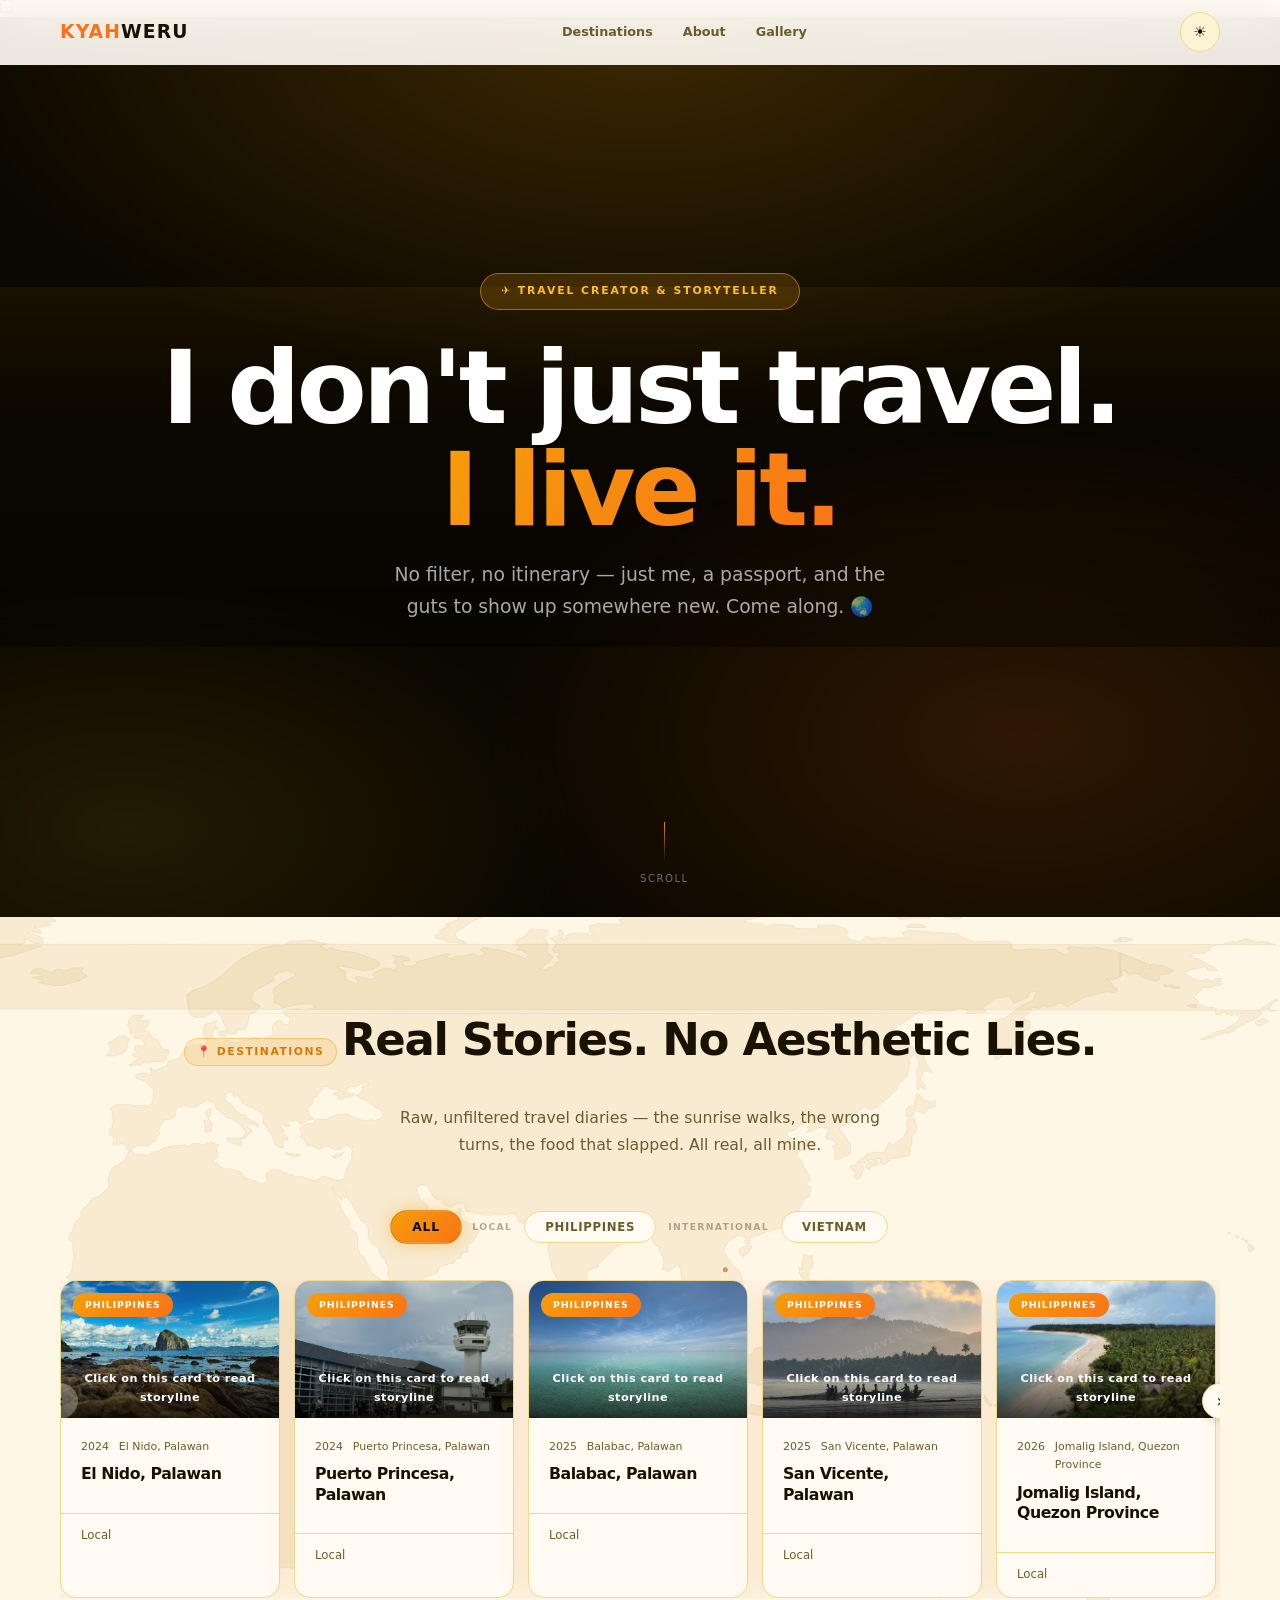
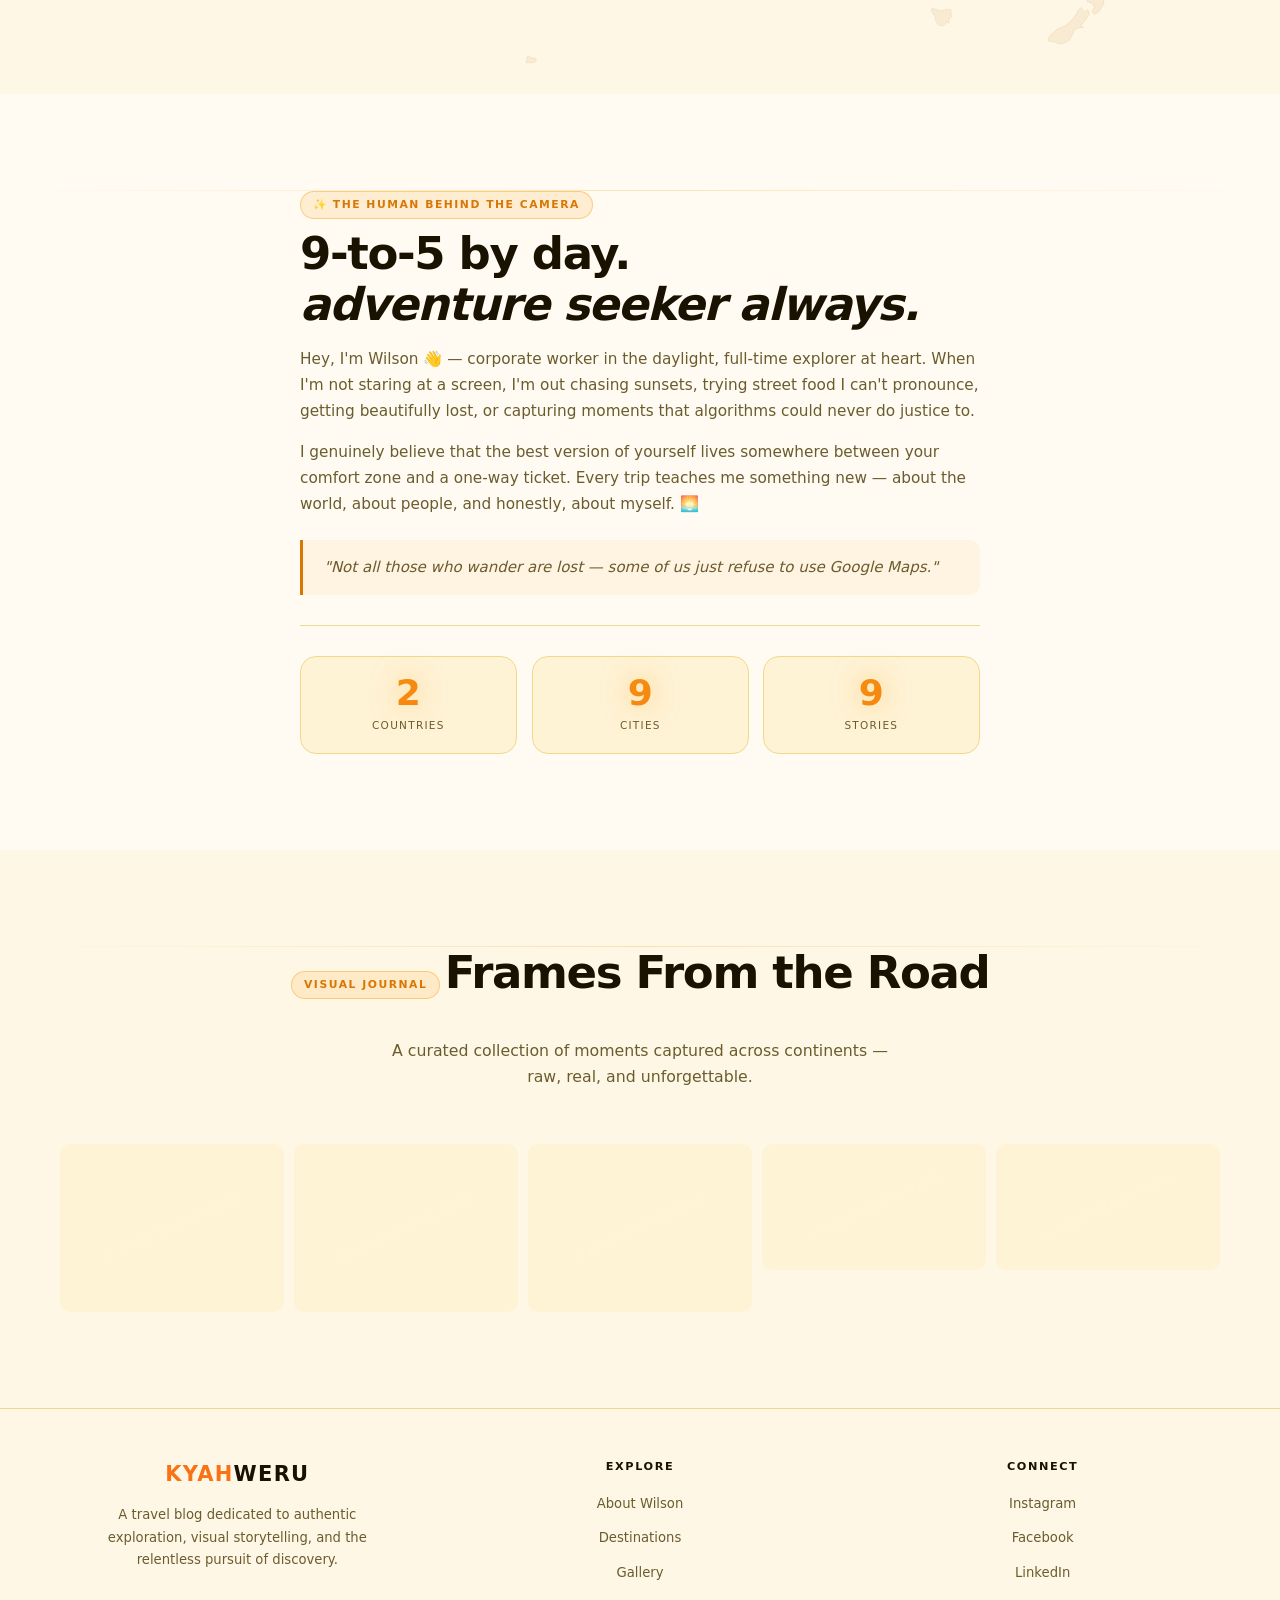
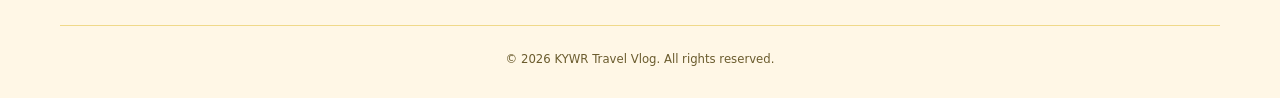
==== commit c8540431: "Blog map: disable entirely on mobile & tablet (≤1024px) - CSS: display:none on max-width:1024px — co" ====
--- a/index.html
+++ b/index.html
@@ -754,10 +754,12 @@
       requestAnimationFrame(render);
     }
 
-    /* ── Boot ── */
-    resizeCanvas();
-    window.addEventListener('resize', resizeCanvas);
-    requestAnimationFrame(render);
+    /* ── Boot — desktop only (canvas is display:none on ≤1024px) ── */
+    if (window.innerWidth > 1024) {
+      resizeCanvas();
+      window.addEventListener('resize', resizeCanvas);
+      requestAnimationFrame(render);
+    }
   })();
 
   /* ── 13. STORIES — dynamic blog cards from inline data ─── */
--- a/travel-vlog.css
+++ b/travel-vlog.css
@@ -234,14 +234,15 @@
 
 /* ===== ABOUT ===== */
 #blog{background:var(--bg2);position:relative}
-/* world-map canvas — sits behind all blog content */
+/* world-map canvas — sits behind all blog content (desktop only) */
 #blogMapBg{
   position:absolute;inset:0;width:100%;height:100%;
   pointer-events:none;z-index:0;opacity:1;
 }
 #blog>.container{position:relative;z-index:1}
-@media(max-width:640px){
-  #blogMapBg{opacity:0.55}
+/* hide map on mobile & tablet — not worth the visual noise at small sizes */
+@media(max-width:1024px){
+  #blogMapBg{display:none}
 }
 #about{background:var(--bg)}
 .about-content{max-width:680px;margin:0 auto;text-align:left}
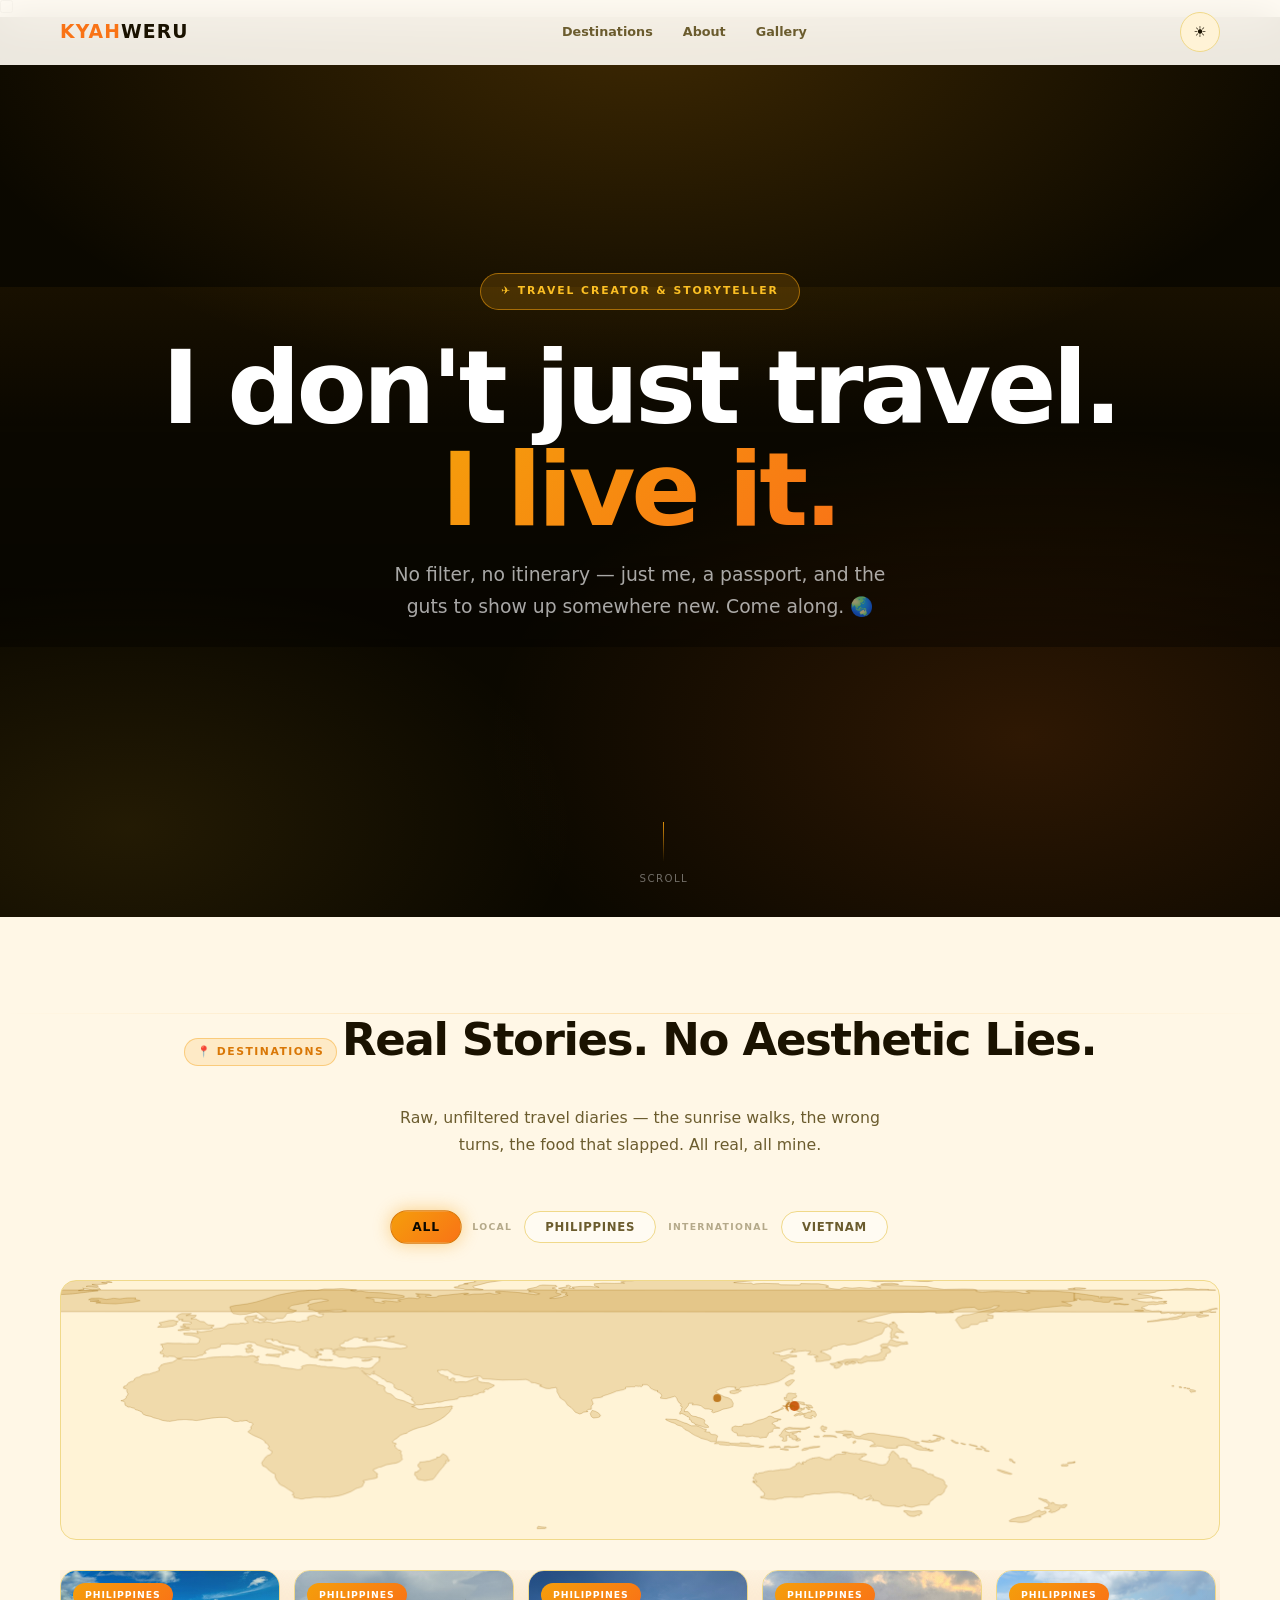
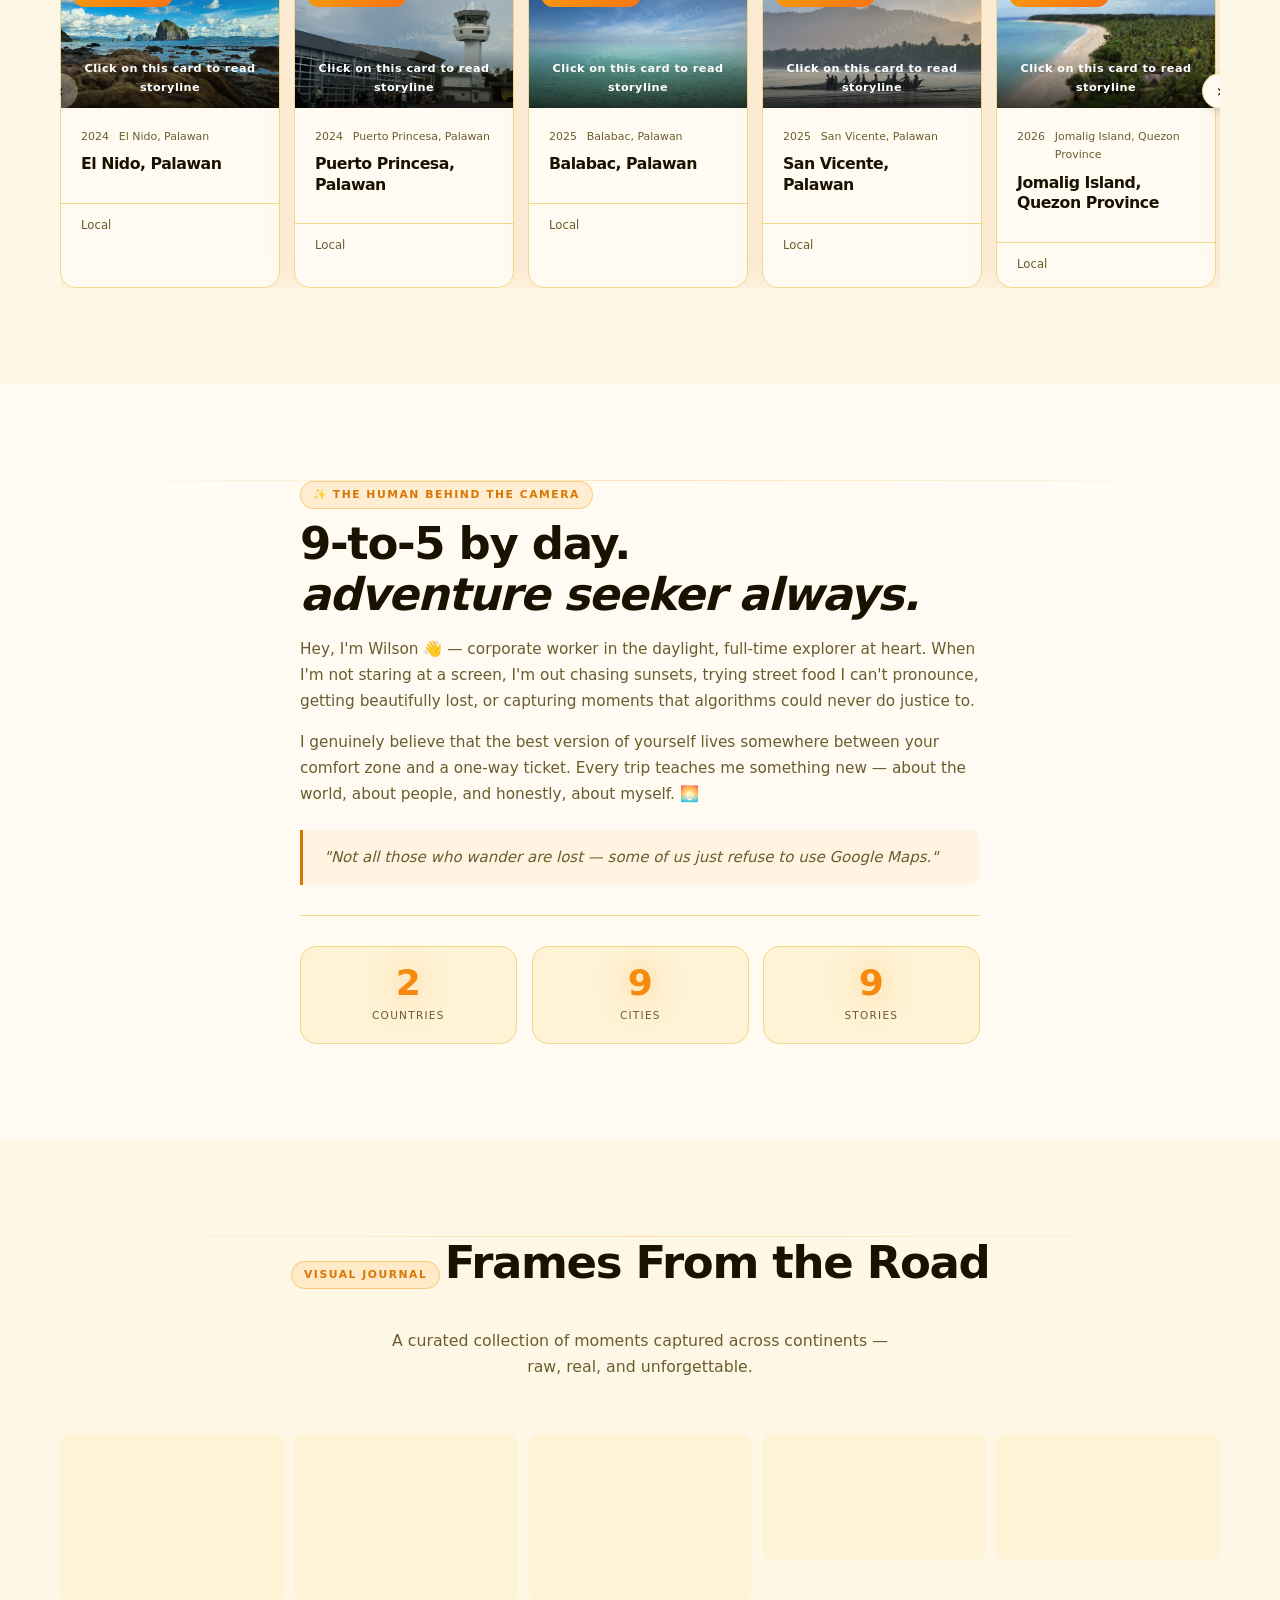
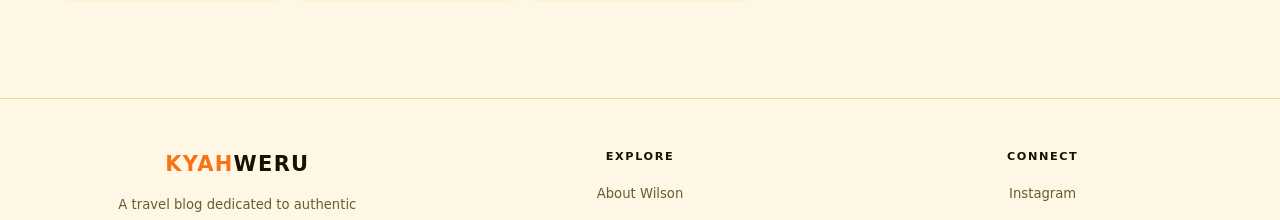
==== commit efe52669: "Blog map: move to dedicated panel above cards, increase opacity - Remove canvas as section backgroun" ====
--- a/index.html
+++ b/index.html
@@ -82,7 +82,6 @@
 
 
 <section id="blog" aria-labelledby="blog-heading">
-  <canvas id="blogMapBg" aria-hidden="true"></canvas>
   <div class="container">
     <div class="section-header">
       <span class="label">📍 Destinations</span>
@@ -91,6 +90,10 @@
     </div>
     <!-- Filter bar — built dynamically from stories-manifest.json -->
     <div class="filter-bar" id="storyFilterBar" role="group" aria-label="Filter destinations"></div>
+    <!-- World map panel — sits between filter bar and blog cards -->
+    <div id="blogMapWrap" aria-hidden="true">
+      <canvas id="blogMapBg"></canvas>
+    </div>
     <!-- Blog cards — injected dynamically -->
     <div class="blog-cards-container" id="blogCardsContainer"></div>
   </div>
@@ -585,13 +588,12 @@
       return chk && chk.checked;
     }
 
-    /* ── Resize canvas to match section ── */
+    /* ── Resize canvas to fill the map wrap panel ── */
     function resizeCanvas() {
-      var section = document.getElementById('blog');
-      if (!section) return;
-      var rect = section.getBoundingClientRect();
-      canvas.width  = section.offsetWidth;
-      canvas.height = section.offsetHeight;
+      var wrap = document.getElementById('blogMapWrap');
+      if (!wrap) return;
+      canvas.width  = wrap.offsetWidth;
+      canvas.height = wrap.offsetHeight;
     }
 
     /* ── Build routes from live stories data ── */
@@ -612,12 +614,9 @@
 
     /* ── Draw static world map ── */
     function drawMap(W, H, dark) {
-      var mob = window.innerWidth <= 640;
-      /* On mobile: almost invisible fill, hairline stroke only — map is a ghost */
-      var landFill   = dark ? (mob ? 'rgba(245,158,11,0.03)' : 'rgba(245,158,11,0.07)')
-                            : (mob ? 'rgba(180,120,0,0.04)'  : 'rgba(180,120,0,0.09)');
-      var landStroke = dark ? (mob ? 'rgba(245,158,11,0.10)' : 'rgba(245,158,11,0.16)')
-                            : (mob ? 'rgba(150,100,0,0.12)'  : 'rgba(150,100,0,0.18)');
+      /* Map is now a dedicated visible panel — use clear, readable opacities */
+      var landFill   = dark ? 'rgba(245,158,11,0.18)' : 'rgba(180,120,0,0.20)';
+      var landStroke = dark ? 'rgba(245,158,11,0.45)' : 'rgba(150,100,0,0.45)';
 
       LANDS.forEach(function(poly) {
         ctx.beginPath();
@@ -629,7 +628,7 @@
         ctx.fillStyle = landFill;
         ctx.fill();
         ctx.strokeStyle = landStroke;
-        ctx.lineWidth = mob ? 0.4 : 0.5;
+        ctx.lineWidth = 0.6;
         ctx.stroke();
       });
     }
@@ -654,16 +653,15 @@
         var p  = project(pt.lon, pt.lat, W, H);
         if (i === 0) ctx.moveTo(p.x, p.y); else ctx.lineTo(p.x, p.y);
       }
-      ctx.strokeStyle = color + '0.30)';
-      ctx.lineWidth = 1;
-      ctx.setLineDash([4, 5]);
+      ctx.strokeStyle = color + '0.70)';
+      ctx.lineWidth = 1.5;
+      ctx.setLineDash([5, 5]);
       ctx.stroke();
       ctx.setLineDash([]);
     }
 
     /* ── Draw the plane icon (tiny rotated ✈) ── */
     function drawPlane(lon1, lat1, lon2, lat2, t, W, H, dark) {
-      /* position: slightly ahead of trail tip */
       var pt   = greatCirclePoint(lon1, lat1, lon2, lat2, t);
       var ptB  = greatCirclePoint(lon1, lat1, lon2, lat2, Math.max(0, t - 0.01));
       var p    = project(pt.lon,  pt.lat,  W, H);
@@ -673,10 +671,10 @@
       ctx.save();
       ctx.translate(p.x, p.y);
       ctx.rotate(angle);
-      ctx.font = '11px sans-serif';
+      ctx.font = '14px sans-serif';
       ctx.textAlign    = 'center';
       ctx.textBaseline = 'middle';
-      ctx.globalAlpha  = dark ? 0.75 : 0.65;
+      ctx.globalAlpha  = 1;
       ctx.fillText('✈', 0, 0);
       ctx.globalAlpha  = 1;
       ctx.restore();
@@ -706,8 +704,8 @@
       drawMap(W, H, dark);
 
       /* origin dot — Manila/Philippines */
-      var originColor = dark ? 'rgba(249,115,22,0.80)' : 'rgba(200,80,0,0.70)';
-      drawDot(ORIGIN.lon, ORIGIN.lat, W, H, originColor, 3.5);
+      var originColor = dark ? 'rgba(249,115,22,1)' : 'rgba(200,80,0,0.90)';
+      drawDot(ORIGIN.lon, ORIGIN.lat, W, H, originColor, 5);
 
       routes.forEach(function(route, i) {
         var st = states[i];
@@ -733,8 +731,8 @@
         }
 
         /* destination dot — always visible once route starts */
-        var destColor = dark ? 'rgba(251,191,36,0.65)' : 'rgba(180,100,0,0.60)';
-        drawDot(route.to.lon, route.to.lat, W, H, destColor, 2.5);
+        var destColor = dark ? 'rgba(251,191,36,0.90)' : 'rgba(180,100,0,0.80)';
+        drawDot(route.to.lon, route.to.lat, W, H, destColor, 4);
 
         if (st.t <= 0) return;
 
--- a/travel-vlog.css
+++ b/travel-vlog.css
@@ -233,16 +233,26 @@
 .section-header p{color:var(--muted);max-width:520px;margin:0.8rem auto 0;font-size:1.05rem}
 
 /* ===== ABOUT ===== */
-#blog{background:var(--bg2);position:relative}
-/* world-map canvas — sits behind all blog content (desktop only) */
+#blog{background:var(--bg2)}
+/* ── World map panel — dedicated block between filter bar and cards ── */
+#blogMapWrap{
+  position:relative;
+  width:100%;
+  height:260px;
+  margin-bottom:2rem;
+  border-radius:var(--radius);
+  overflow:hidden;
+  border:1px solid var(--border);
+  background:var(--surface);
+}
 #blogMapBg{
-  position:absolute;inset:0;width:100%;height:100%;
-  pointer-events:none;z-index:0;opacity:1;
-}
-#blog>.container{position:relative;z-index:1}
-/* hide map on mobile & tablet — not worth the visual noise at small sizes */
+  position:absolute;inset:0;
+  width:100%;height:100%;
+  pointer-events:none;
+}
+/* hide map panel on mobile & tablet */
 @media(max-width:1024px){
-  #blogMapBg{display:none}
+  #blogMapWrap{display:none}
 }
 #about{background:var(--bg)}
 .about-content{max-width:680px;margin:0 auto;text-align:left}
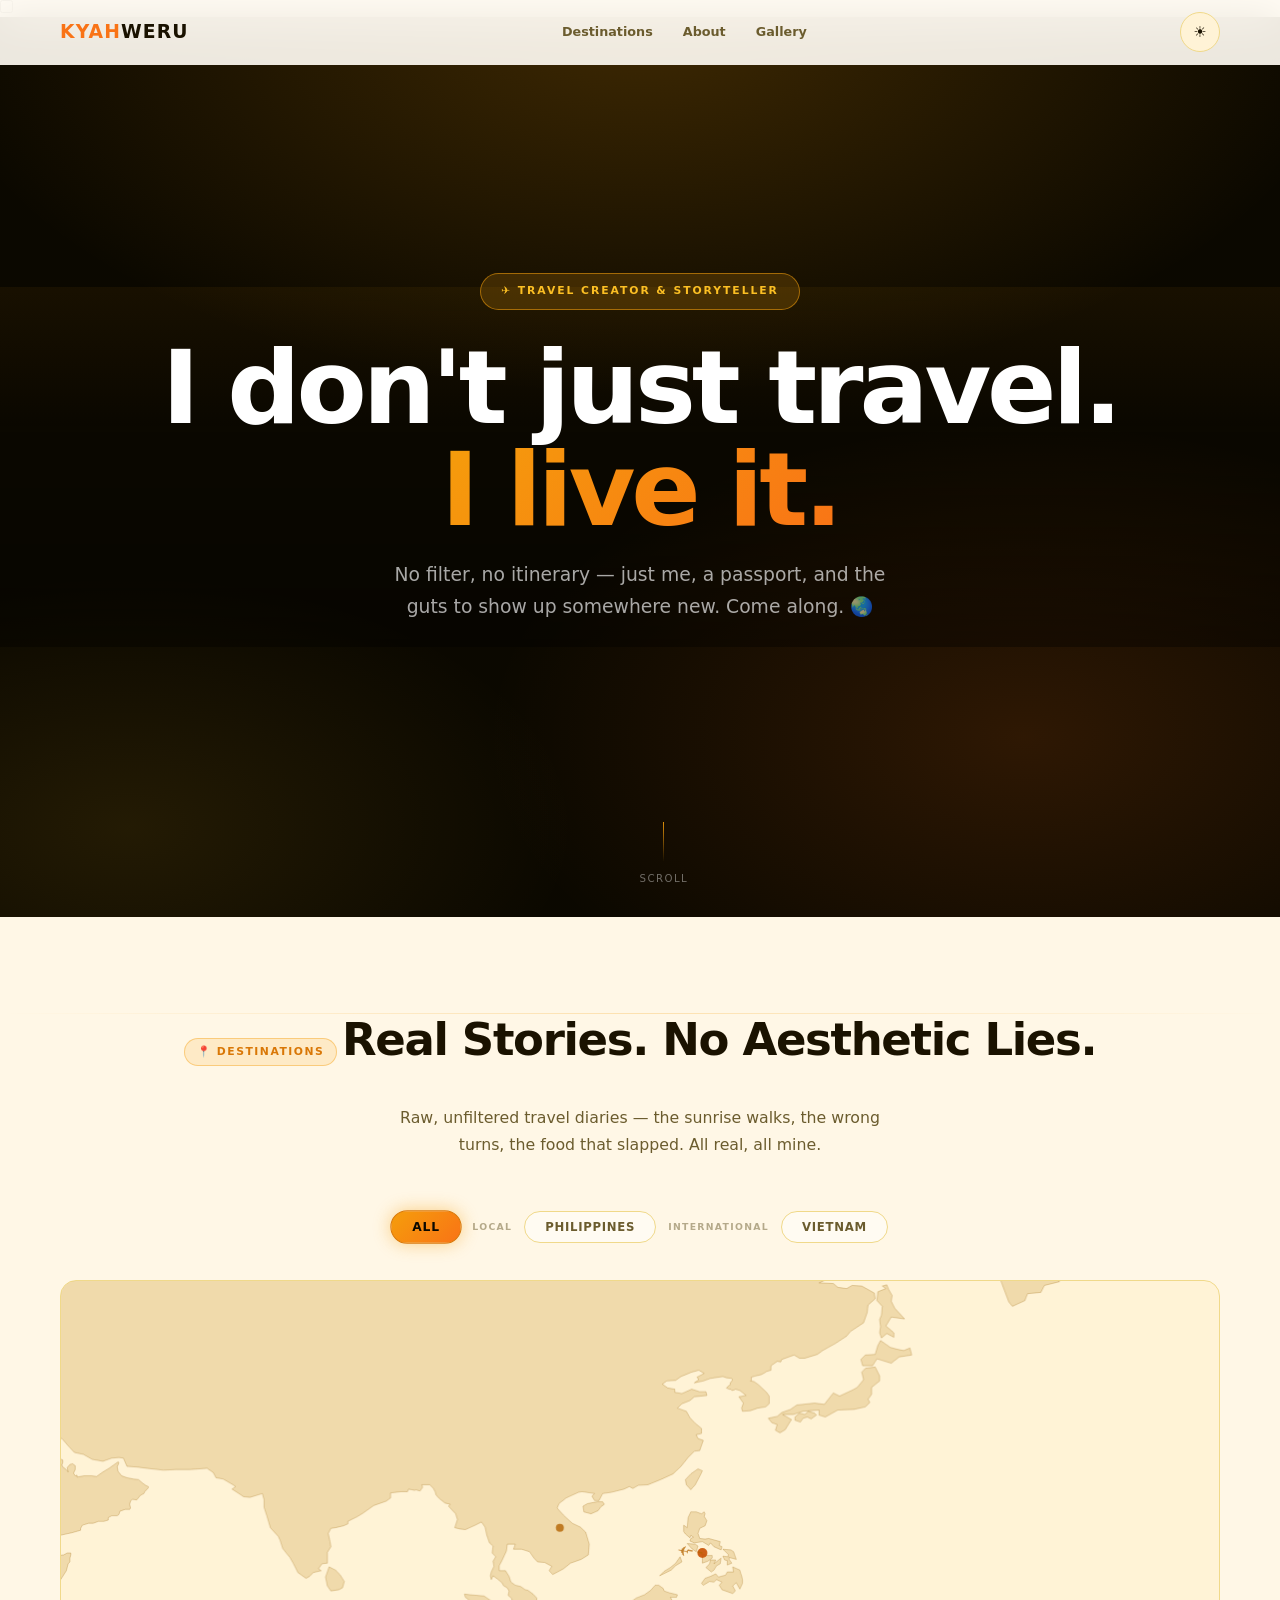
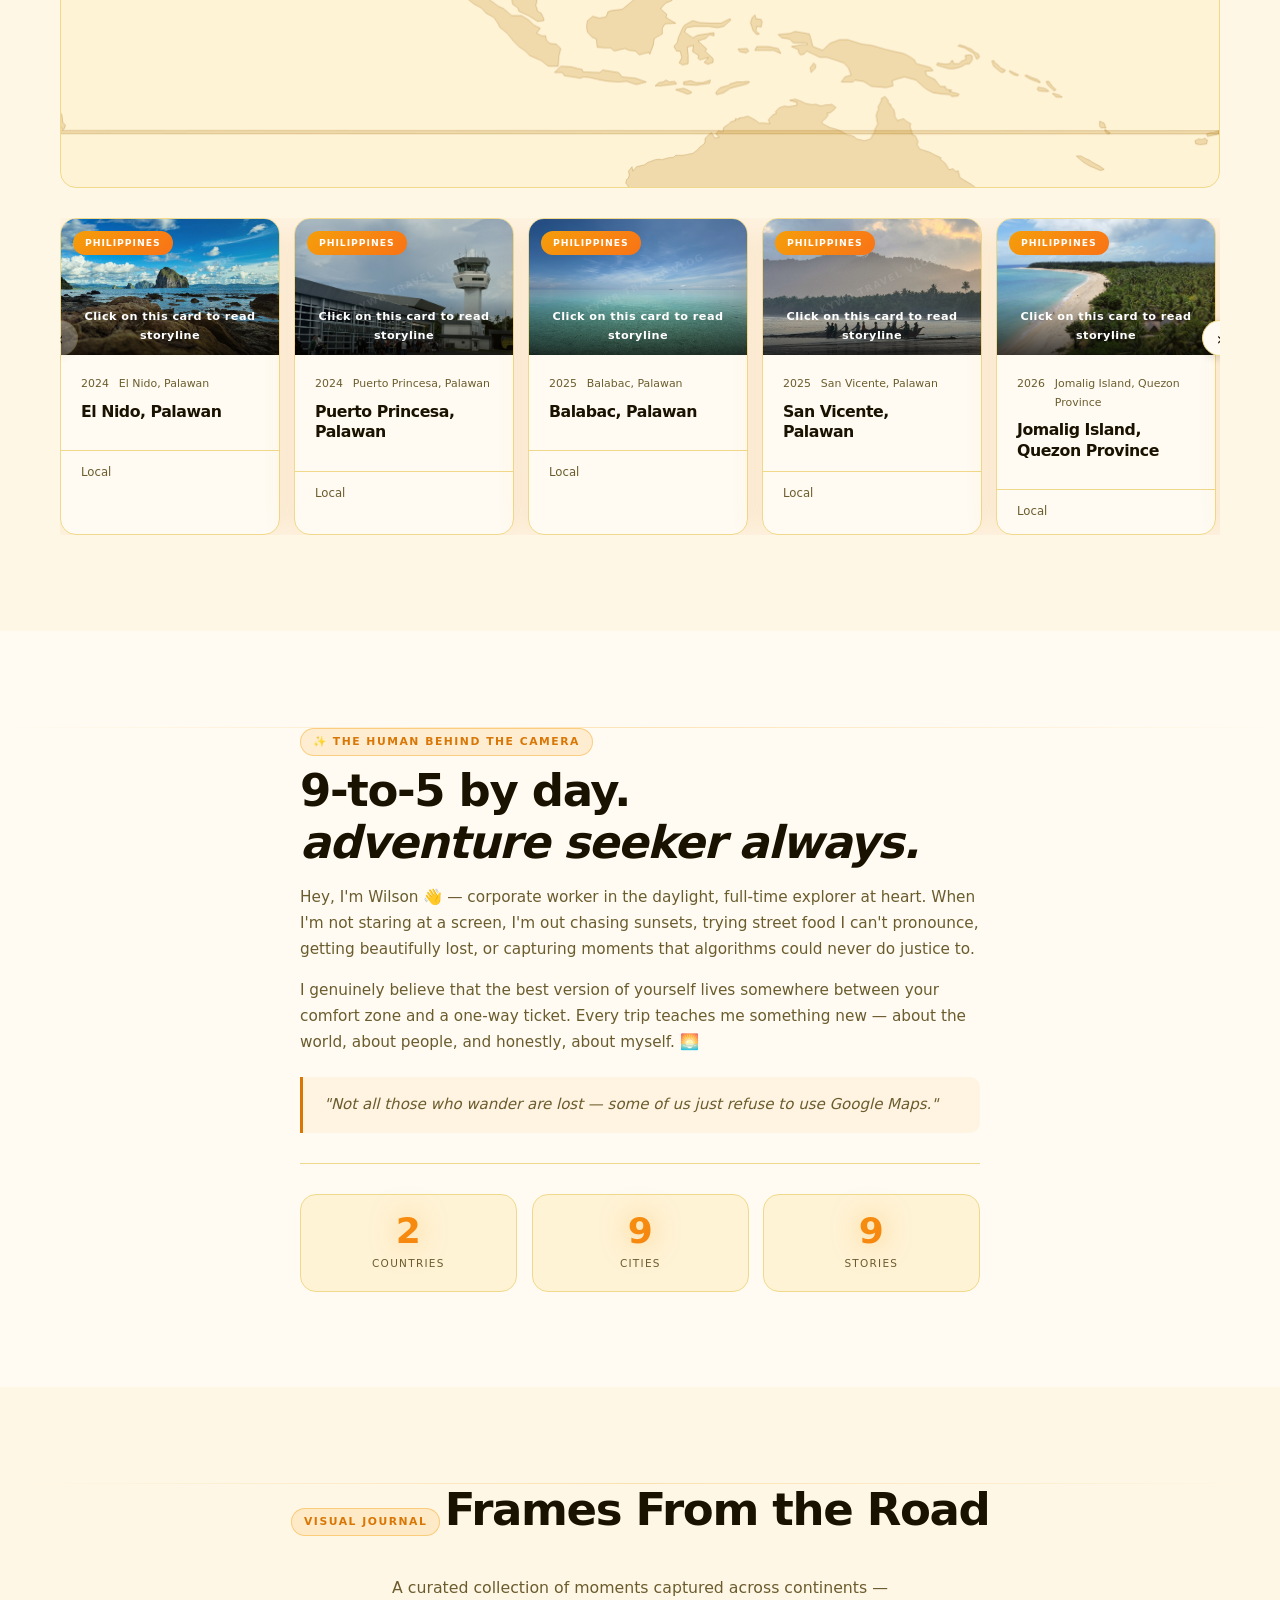
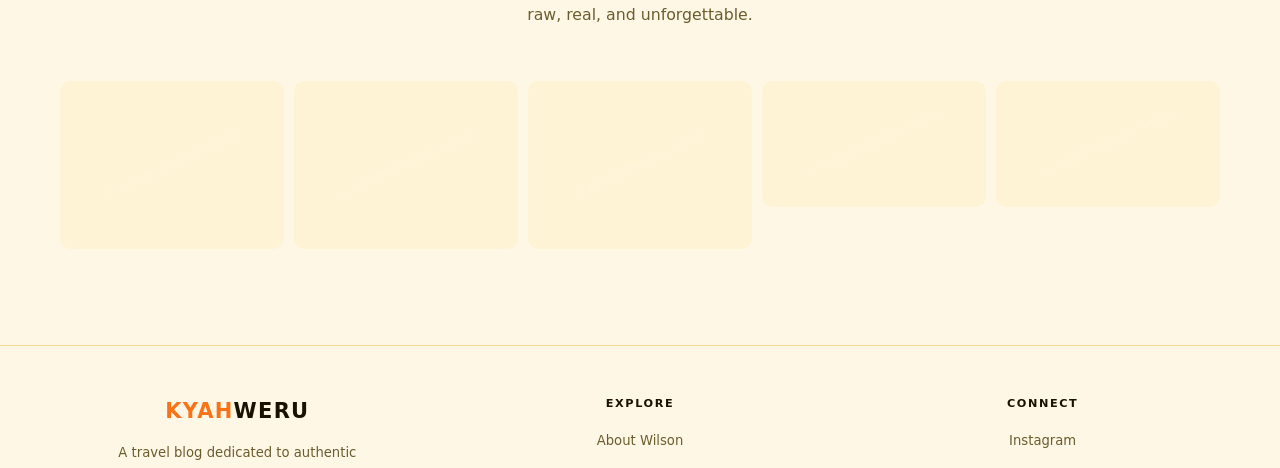
==== commit e6e29c4c: "Blog map: fix stretched proportions, centre on Asia-Pacific - Replace fixed 260px height with aspect" ====
--- a/index.html
+++ b/index.html
@@ -380,18 +380,12 @@
     var ctx = canvas.getContext('2d');
 
     /* ── Geo → canvas coordinate (equirectangular) ──
-       Desktop: full world view, centred on Asia-Pacific.
-       Mobile (≤640 px): zoomed in on Southeast Asia so the Philippines
-       and its neighbours fill the canvas rather than being a tiny speck. */
-
-    /* Desktop window */
-    var DESK = { lonMin:-30, lonMax:210, latMin:-55, latMax:75 };
-    /* Mobile window — centred on SEA, covers PH + all current destinations */
-    var MOB  = { lonMin: 55, lonMax:175, latMin:-20, latMax:55 };
-
-    function getWindow() {
-      return window.innerWidth <= 640 ? MOB : DESK;
-    }
+       Single Asia-Pacific window for all sizes — Philippines and its
+       destinations are centred and fill the panel properly.
+       Covers India → Pacific, Antarctica crop → north of Japan.          */
+    var VIEW = { lonMin: 50, lonMax: 180, latMin: -25, latMax: 55 };
+
+    function getWindow() { return VIEW; }
 
     function project(lon, lat, W, H) {
       var win = getWindow();
--- a/travel-vlog.css
+++ b/travel-vlog.css
@@ -238,7 +238,7 @@
 #blogMapWrap{
   position:relative;
   width:100%;
-  height:260px;
+  aspect-ratio:16/7;   /* natural-feeling map proportions, ~400px tall on 900px wide */
   margin-bottom:2rem;
   border-radius:var(--radius);
   overflow:hidden;
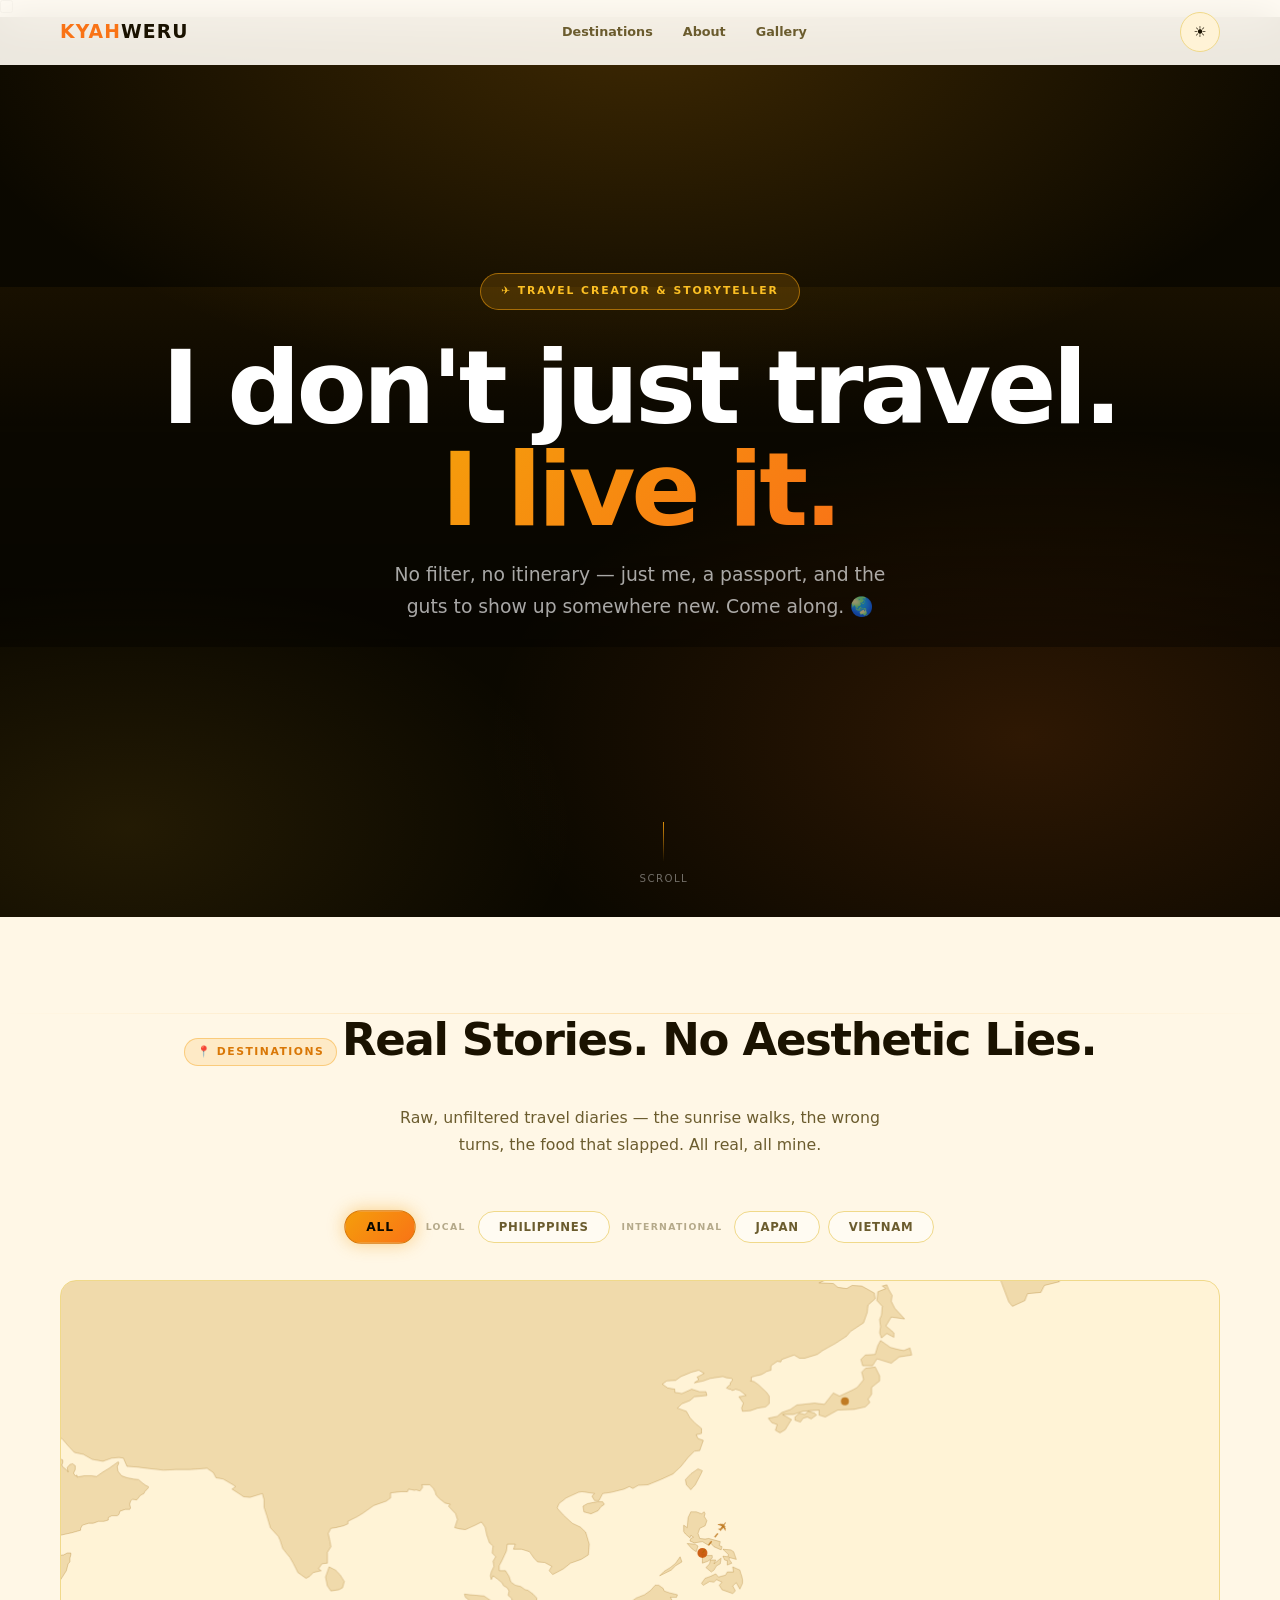
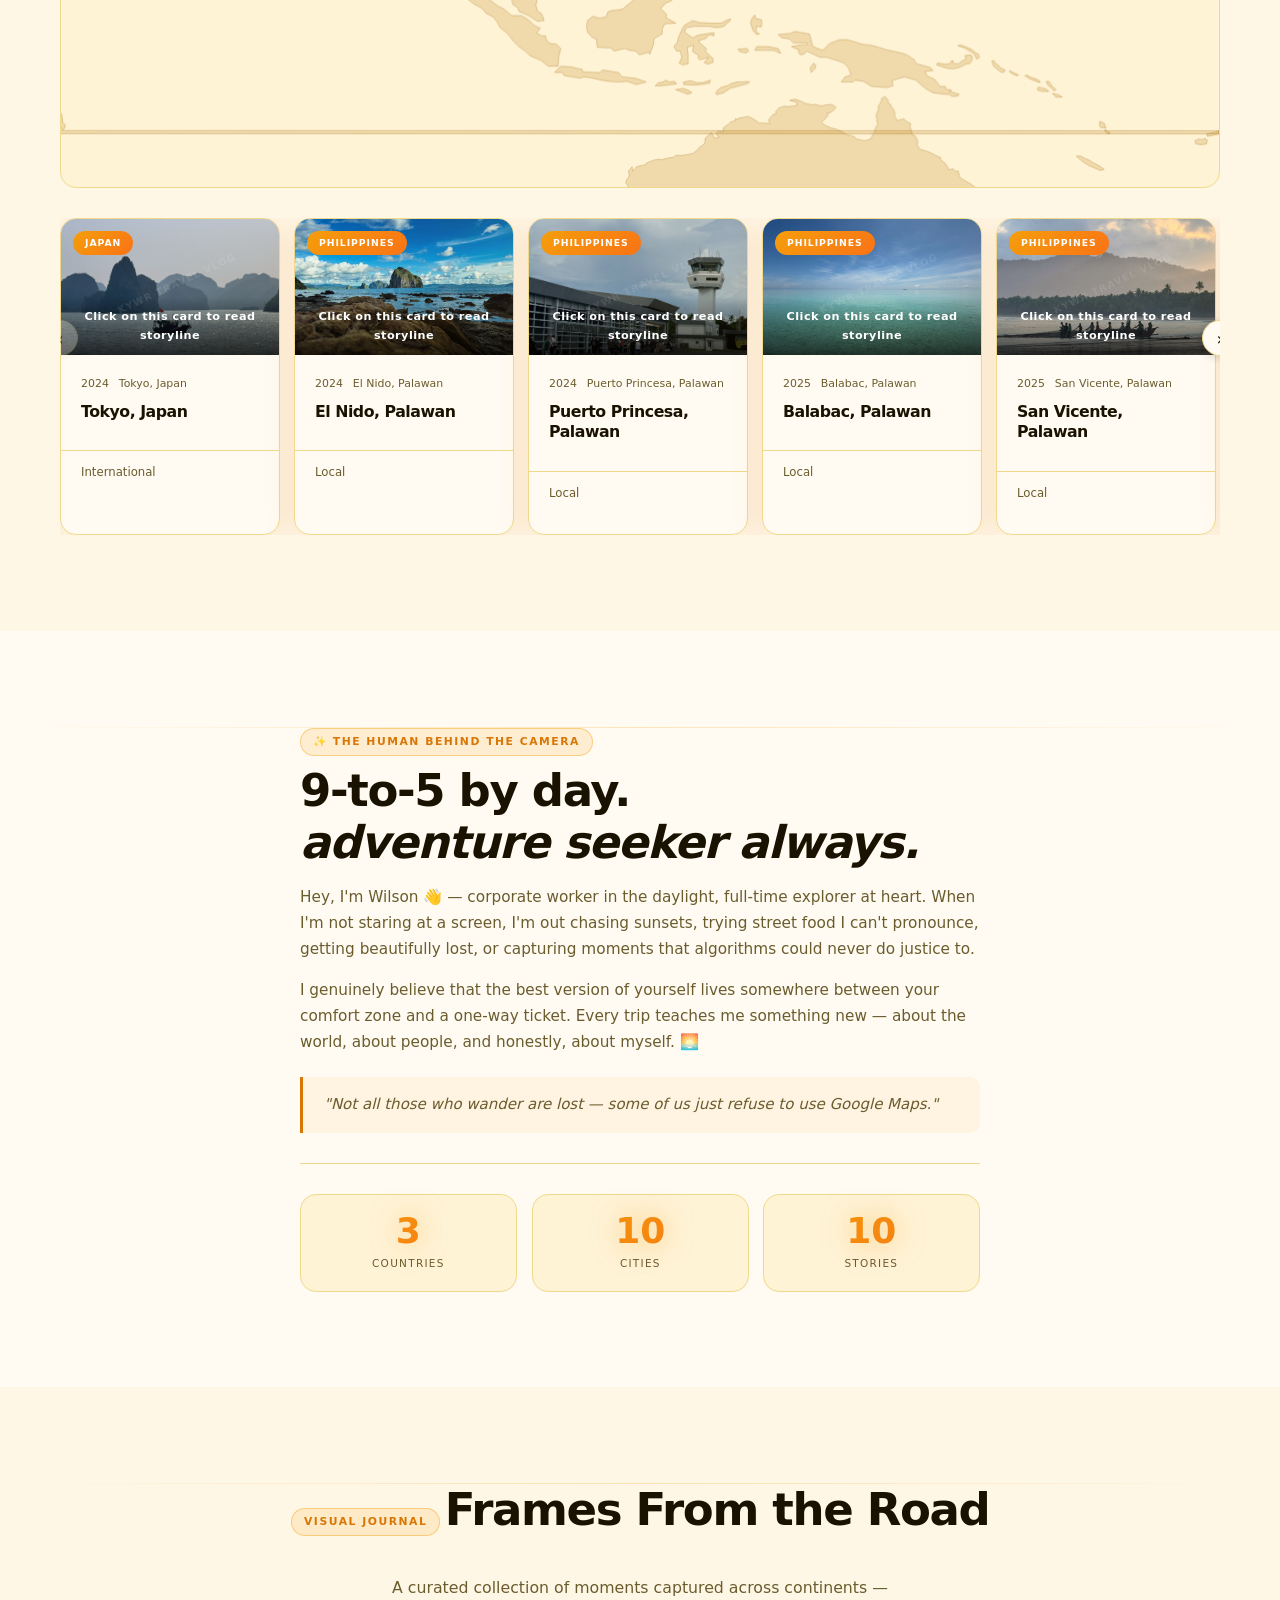
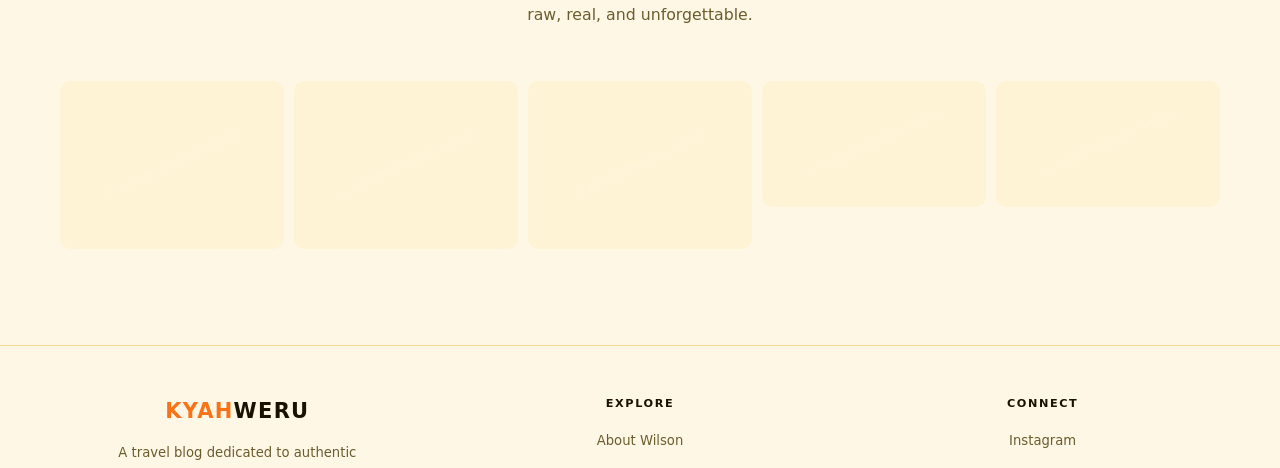
==== commit f02e3c3c: "Auto-update: new content added on Sun 06/28/2026  4:21:49.24" ====
--- a/index.html
+++ b/index.html
@@ -12,7 +12,7 @@
 <title>KYAHWERU — Travel Vlog by Wilson Serquina</title>
 <meta name="description" content="A premium travel vlog exploring the world's most breathtaking destinations. Stories, photography, and adventure." />
 <link rel="stylesheet" href="travel-vlog.css" />
-<script>window.__STORIES_DATA__={"version":1,"stories":[{"year":"2024","id":"philippines-2024-el-nido-palawan","paragraphs":["El Nido Adventure — Chasing Islands, Caves, and Ocean Wonders","After exploring the hidden side of Palawan, the adventure continued to one of its most iconic destinations — El Nido.","For this trip, we joined Tour Package B, a journey that took us through some of El Nido’s beautiful island landscapes, hidden beaches, and natural wonders. The day was filled with boat rides across the turquoise waters, exploring breathtaking islands, and discovering why El Nido continues to be one of the most loved destinations in the Philippines.","Each stop felt like a scene from a travel documentary — limestone cliffs rising from the sea, crystal-clear waters surrounding the islands, and peaceful moments where you just stop and appreciate how beautiful nature can be.","Beyond the island hopping experience, I also got to try something more adventurous — the El Nido zipline. Flying above the ocean with the island views below was definitely one of those moments that made the trip more memorable. It was a mix of excitement, nervousness, and pure adrenaline.","We also made a quick detour to Lio Beach, a perfect place to slow down after the adventure. Compared to the busy island hopping schedule, Lio gave a different vibe — more relaxed, scenic, and a great spot to just enjoy the beach atmosphere.","El Nido wasn’t just about the famous views you see online. It was about experiencing the adventure behind those photos — the boat rides, the exploration, the little side trips, and the unforgettable moments along the way.","Another chapter of chasing places, creating memories, and discovering more of what Palawan has to offer. 🌊🏝️","El Nido — where every island has a story."],"destination":"El Nido, Palawan","region":"Local","title":"El Nido, Palawan","images":[{"file":"2908578C-EB2E-4F97-98CF-67C0F395562F.JPEG","alt":"El Nido, Palawan - 2908578C-EB2E-4F97-98CF-67C0F395562F"},{"file":"985ABBCE-2535-4D35-854B-2B9D72324FFC.JPEG","alt":"El Nido, Palawan - 985ABBCE-2535-4D35-854B-2B9D72324FFC"},{"file":"B9E37323-E767-43B6-9DD0-271D5958F5BA.JPEG","alt":"El Nido, Palawan - B9E37323-E767-43B6-9DD0-271D5958F5BA"},{"file":"IMG_2248.JPEG","alt":"El Nido, Palawan - IMG_2248"},{"file":"IMG_2269.JPEG","alt":"El Nido, Palawan - IMG_2269"},{"file":"IMG_2283.JPEG","alt":"El Nido, Palawan - IMG_2283"},{"file":"IMG_2284.JPEG","alt":"El Nido, Palawan - IMG_2284"},{"file":"IMG_2344.JPEG","alt":"El Nido, Palawan - IMG_2344"},{"file":"IMG_2352.JPEG","alt":"El Nido, Palawan - IMG_2352"},{"file":"IMG_2357.JPEG","alt":"El Nido, Palawan - IMG_2357"},{"file":"IMG_2403.JPEG","alt":"El Nido, Palawan - IMG_2403"},{"file":"IMG_2409.JPEG","alt":"El Nido, Palawan - IMG_2409"},{"file":"IMG_2416.JPEG","alt":"El Nido, Palawan - IMG_2416"}],"date":"2024","countryLabel":"Philippines","path":"bob-artifacts/Stories/Philippines/2024/El Nido, Palawan","country":"Philippines","countryId":"philippines"},{"year":"2024","id":"philippines-2024-puerto-princesa-palawan","paragraphs":["Puerto Princesa Adventure — The Gateway to Palawan’s Wonders","Before reaching the more famous islands of Palawan, the journey started in Puerto Princesa — the city known as the gateway to the province’s natural treasures.","Unlike the island adventures that followed, Puerto Princesa had a different kind of charm. It was a mix of city life, nature, and quiet coastal moments — a place where you could slow down while still being surrounded by beautiful landscapes.","One of the highlights of the trip was exploring the Puerto Princesa Underground River, one of Palawan’s most iconic destinations. Entering the cave felt like stepping into another world — surrounded by massive rock formations, mysterious chambers, and the sound of nature echoing inside. It was a reminder of how incredible and powerful nature can be.","Beyond the famous attractions, Puerto Princesa was also about enjoying the simple moments — discovering local food, appreciating the peaceful surroundings, and taking in the beauty of Palawan at a slower pace.","This stop became the perfect beginning to a bigger Palawan adventure. A place that prepared the way for the beaches of El Nido and the untouched paradise of Balabac.","Sometimes the journey isn’t only about the final destination — it’s about the places that become part of the story along the way.","Puerto Princesa — where the Palawan adventure begins. 🌴✨"],"destination":"Puerto Princesa, Palawan","region":"Local","title":"Puerto Princesa, Palawan","images":[{"file":"IMG_1549.JPEG","alt":"Puerto Princesa, Palawan - IMG_1549"},{"file":"IMG_1586.JPEG","alt":"Puerto Princesa, Palawan - IMG_1586"},{"file":"IMG_1616.JPEG","alt":"Puerto Princesa, Palawan - IMG_1616"},{"file":"IMG_1654.JPEG","alt":"Puerto Princesa, Palawan - IMG_1654"},{"file":"IMG_1669.JPEG","alt":"Puerto Princesa, Palawan - IMG_1669"},{"file":"IMG_1681.JPEG","alt":"Puerto Princesa, Palawan - IMG_1681"},{"file":"IMG_1684.JPEG","alt":"Puerto Princesa, Palawan - IMG_1684"}],"date":"2024","countryLabel":"Philippines","path":"bob-artifacts/Stories/Philippines/2024/Puerto Princesa, Palawan","country":"Philippines","countryId":"philippines"},{"year":"2025","id":"philippines-2025-balabac-palawan","paragraphs":["Balabac Adventure — A Journey to Palawan’s Hidden Paradise","Some places don’t feel real until you finally see them — and Balabac was one of those places.","Far from the usual tourist spots of Palawan, this adventure was a journey into the untouched side of the island. After a long trip to the southernmost part of Palawan, I finally reached a paradise known for its crystal-clear waters, powdery white sandbars, and islands that look like they came straight out of a postcard.","The days were spent island hopping from one hidden gem to another — chasing turquoise waters, walking on endless sandbars, and discovering beaches that felt almost untouched by time. Every stop had its own story: from swimming in clear blue waters, seeing marine life beneath the surface, to simply sitting by the shore and appreciating how beautiful and quiet nature can be.","But Balabac wasn’t just about the breathtaking views. It was about the journey itself — the early morning boat rides, the unpredictable waves, the simple island life, and the feeling of being somewhere far away from the usual rush of the city.","There were moments when the adventure became challenging — the long hours on the road, the tiredness after exploring multiple islands, and the lack of comfort compared to typical vacations. But those little struggles made the experience more memorable.","Standing on those sandbars, surrounded by endless ocean, I realized why Balabac is often called one of Palawan’s last frontiers. It wasn’t just a destination to visit — it was an adventure to experience.","A reminder that sometimes the best places are the ones that require a little more effort to reach. 🌊🏝️","Balabac — remote, raw, and unforgettable."],"destination":"Balabac, Palawan","region":"Local","title":"Balabac, Palawan","images":[{"file":"IMG_0690.JPEG","alt":"Balabac, Palawan - IMG_0690"},{"file":"IMG_0691.JPEG","alt":"Balabac, Palawan - IMG_0691"},{"file":"IMG_0703.JPEG","alt":"Balabac, Palawan - IMG_0703"},{"file":"IMG_0708.JPEG","alt":"Balabac, Palawan - IMG_0708"},{"file":"IMG_0735.JPEG","alt":"Balabac, Palawan - IMG_0735"},{"file":"IMG_0812.JPEG","alt":"Balabac, Palawan - IMG_0812"},{"file":"IMG_0829.JPEG","alt":"Balabac, Palawan - IMG_0829"},{"file":"IMG_0850.JPEG","alt":"Balabac, Palawan - IMG_0850"},{"file":"IMG_0854.JPEG","alt":"Balabac, Palawan - IMG_0854"},{"file":"IMG_0869.JPEG","alt":"Balabac, Palawan - IMG_0869"},{"file":"IMG_1021.JPEG","alt":"Balabac, Palawan - IMG_1021"},{"file":"IMG_1057.JPEG","alt":"Balabac, Palawan - IMG_1057"},{"file":"IMG_1062.JPEG","alt":"Balabac, Palawan - IMG_1062"},{"file":"IMG_1112.JPEG","alt":"Balabac, Palawan - IMG_1112"}],"date":"2025","countryLabel":"Philippines","path":"bob-artifacts/Stories/Philippines/2025/Balabac, Palawan","country":"Philippines","countryId":"philippines"},{"year":"2025","id":"philippines-2025-san-vicente-palawan","paragraphs":["This was taken last February 2025, when I visited this place to celebrate my friend’s birthday. After an hour-long van ride from Puerto Princesa, we finally arrived at this hidden gem tucked away in Palawan. The journey itself already felt like part of the adventure — passing through quiet roads and scenic views before reaching a place that I could truly call a secret paradise. It felt raw, peaceful, and full of untouched potential, like a place waiting to be discovered by more travelers.","The yellow-glazed photo was captured during our sunrise walk along Ursula’s Long Beach. The entire shoreline was painted with warm golden tones as the sun slowly rose, filling the morning sky with beautiful shades of orange and yellow. Standing there with the calm waves, fresh breeze, and that breathtaking sunrise in front of us, I already knew it was going to be an amazing day.","One of the most memorable moments was getting the chance to join the local fishermen along the coast as they pulled their fishing nets back to shore early in the morning. Watching their teamwork and experiencing a small part of their daily routine made the trip even more special. After helping out, we were rewarded with a kind gesture — they gave us a discount on a few kilograms of freshly caught fish from their morning haul. We happily told them, “We’re buying this for our lunch,” and ended up enjoying the freshest seafood we could ask for, straight from the ocean to our table.","It wasn’t just a trip to a beautiful place; it was an experience filled with simple moments, local stories, and a deeper appreciation for the people and places that make every adventure memorable."],"destination":"San Vicente, Palawan","region":"Local","title":"San Vicente, Palawan","images":[{"file":"WhatsApp Image 2026-06-27 at 12.59.09 AM (1).jpeg","alt":"San Vicente, Palawan - WhatsApp Image 2026-06-27 at 12.59.09 AM (1)"},{"file":"WhatsApp Image 2026-06-27 at 12.59.09 AM (2).jpeg","alt":"San Vicente, Palawan - WhatsApp Image 2026-06-27 at 12.59.09 AM (2)"},{"file":"WhatsApp Image 2026-06-27 at 12.59.09 AM.jpeg","alt":"San Vicente, Palawan - WhatsApp Image 2026-06-27 at 12.59.09 AM"},{"file":"WhatsApp Image 2026-06-27 at 12.59.10 AM (1).jpeg","alt":"San Vicente, Palawan - WhatsApp Image 2026-06-27 at 12.59.10 AM (1)"},{"file":"WhatsApp Image 2026-06-27 at 12.59.10 AM (2).jpeg","alt":"San Vicente, Palawan - WhatsApp Image 2026-06-27 at 12.59.10 AM (2)"},{"file":"WhatsApp Image 2026-06-27 at 12.59.10 AM.jpeg","alt":"San Vicente, Palawan - WhatsApp Image 2026-06-27 at 12.59.10 AM"}],"date":"2025","countryLabel":"Philippines","path":"bob-artifacts/Stories/Philippines/2025/San Vicente, Palawan","country":"Philippines","countryId":"philippines"},{"year":"2026","id":"philippines-2026-jomalig-island-quezon-province","paragraphs":["Jomalig Island Adventure — Finding Peace in a Hidden Island Escape","Some destinations stay with you not because of the activities you do, but because of the feeling they give you. Jomalig Island was one of those places.","I’ve been fortunate enough to visit Jomalig multiple times during the summer season — April 2023, April 2024, and April 2026 — and every visit reminded me why I keep coming back.","Our stay was at Balwarte Resort, a simple island accommodation that became our home while exploring Jomalig. But more than the beaches or the scenery, what truly stood out was the peace and calmness that the island offered.","Life in Jomalig moves differently. Away from the noise and rush of the city, the days felt slower and lighter. The quiet mornings, the fresh sea breeze, the simple island lifestyle, and the feeling of being disconnected from everything made every visit special.","Of course, one of the places we always find ourselves returning to is Salibungot Beach. Just a few minutes walk or around a 10-minute ride from the resort, it became our usual spot to end the day. Watching the sunset there was never about it being the “main attraction” — it was about the peaceful moment of sitting by the shore, appreciating the view, and enjoying the calmness of the island.","Jomalig reminded me that adventures don’t always have to be about chasing the next big thrill. Sometimes, the best experiences come from slowing down, embracing simplicity, and finding a place where you can just be present.","A place I’ve visited before, but somehow still feels like a new escape every time.","Jomalig Island — a quiet paradise where the real adventure is finding peace. 🌅🏝️"],"destination":"Jomalig Island, Quezon Province","region":"Local","title":"Jomalig Island, Quezon Province","images":[{"file":"dji_fly_20240407_002406_11_1712463889919_photo_optimized.JPEG","alt":"Jomalig Island, Quezon Province - dji_fly_20240407_002406_11_1712463889919_photo_optimized"},{"file":"dji_fly_20240408_055942_48_1712570399756_photo_optimized.JPEG","alt":"Jomalig Island, Quezon Province - dji_fly_20240408_055942_48_1712570399756_photo_optimized"},{"file":"IMG_0429.JPEG","alt":"Jomalig Island, Quezon Province - IMG_0429"},{"file":"IMG_0438.JPEG","alt":"Jomalig Island, Quezon Province - IMG_0438"},{"file":"IMG_0487.JPEG","alt":"Jomalig Island, Quezon Province - IMG_0487"},{"file":"IMG_5914.JPEG","alt":"Jomalig Island, Quezon Province - IMG_5914"},{"file":"IMG_8548.JPEG","alt":"Jomalig Island, Quezon Province - IMG_8548"},{"file":"IMG_8624.JPEG","alt":"Jomalig Island, Quezon Province - IMG_8624"},{"file":"IMG_8627.JPEG","alt":"Jomalig Island, Quezon Province - IMG_8627"},{"file":"IMG_8816.JPEG","alt":"Jomalig Island, Quezon Province - IMG_8816"},{"file":"IMG_8850.JPEG","alt":"Jomalig Island, Quezon Province - IMG_8850"},{"file":"IMG_8854.JPEG","alt":"Jomalig Island, Quezon Province - IMG_8854"},{"file":"IMG_8858.JPEG","alt":"Jomalig Island, Quezon Province - IMG_8858"},{"file":"IMG_8867.JPEG","alt":"Jomalig Island, Quezon Province - IMG_8867"},{"file":"IMG_8877.JPEG","alt":"Jomalig Island, Quezon Province - IMG_8877"}],"date":"2026","countryLabel":"Philippines","path":"bob-artifacts/Stories/Philippines/2026/Jomalig Island, Quezon Province","country":"Philippines","countryId":"philippines"},{"year":"2024","id":"vietnam-2024-ha-long-bay","paragraphs":["Ha Long Bay: A Day Lost Between Limestone Giants","I joined a joiner tour to explore one of Vietnam’s most iconic destinations — Ha Long Bay. At first, I wasn’t sure what to expect traveling with a group of strangers, but sometimes the best adventures come from stepping outside your comfort zone.","Early in the morning, I was picked up from Hanoi and started the journey toward the coast. The ride itself became part of the experience — watching the busy city slowly turn into quiet countryside landscapes, passing through local towns and seeing a different side of Vietnam beyond the usual tourist spots.","Upon arriving at Ha Long Bay, the scenery instantly felt unreal. The emerald waters, towering limestone karsts, and misty islands looked like something straight out of a painting. Being on the cruise, surrounded by people from different places and backgrounds, made the whole experience even more memorable. A simple joiner tour turned into a small community of travelers sharing stories, taking photos, and enjoying the same view together.","We explored caves carved by nature, cruised between the massive rock formations, and enjoyed the calmness of the bay. Every turn of the boat revealed another breathtaking view — another reminder of how powerful and beautiful nature can be.","What made the trip special wasn’t just the destination, but the journey itself. I came as a solo traveler joining a group of strangers, but I left with memories of a place that felt timeless and moments shared with people I might never have met otherwise.","Ha Long Bay wasn’t just a stop on my itinerary — it was a reminder that sometimes the best adventures happen when you simply say yes and go."],"destination":"Ha Long Bay","region":"International","title":"Ha Long Bay","images":[{"file":"IMG_6878.JPEG","alt":"Ha Long Bay - IMG_6878"},{"file":"IMG_6881.JPEG","alt":"Ha Long Bay - IMG_6881"},{"file":"IMG_6905.JPEG","alt":"Ha Long Bay - IMG_6905"},{"file":"IMG_6911.JPEG","alt":"Ha Long Bay - IMG_6911"}],"date":"2024","countryLabel":"Vietnam","path":"bob-artifacts/Stories/Vietnam/2024/Ha Long Bay","country":"Vietnam","countryId":"vietnam"},{"year":"2024","id":"vietnam-2024-hanoi","paragraphs":["Hanoi, Vietnam - Getting Lost in the Heart of the City","Hanoi was never about checking off a list of tourist spots for me. It was about slowing down, walking without a plan, and letting the city reveal itself one street at a time.","I spent my days wandering around the Old Quarter, where every corner felt alive — from the endless sound of motorbikes passing by, small local shops hidden in narrow alleys, to street vendors preparing food right in front of you. The city had this beautiful chaos that somehow felt comforting.","One of my favorite parts of Hanoi was discovering its food culture. I went on a little food adventure — trying different egg coffees, searching for the perfect Bahn Mi, and walking around to find that unforgettable bowl of Phở that captures the true taste of Vietnam.","There was something special about sitting in a small café, holding a cup of Vietnamese coffee, watching locals go about their day. Simple moments, but the kind of memories that make traveling worth it.","Hanoi reminded me that sometimes the best way to experience a place is not through an itinerary, but by getting lost — following random streets, trying local flavors, and collecting stories along the way.","A few days in Hanoi, but a lifetime of memories.✨"],"destination":"Hanoi","region":"International","title":"Hanoi","images":[{"file":"IMG_6826.JPEG","alt":"Hanoi - IMG_6826"},{"file":"IMG_6829.JPEG","alt":"Hanoi - IMG_6829"},{"file":"IMG_6843.JPEG","alt":"Hanoi - IMG_6843"},{"file":"IMG_7190.JPEG","alt":"Hanoi - IMG_7190"},{"file":"IMG_7193.JPEG","alt":"Hanoi - IMG_7193"},{"file":"IMG_7195.JPEG","alt":"Hanoi - IMG_7195"},{"file":"IMG_7197.JPEG","alt":"Hanoi - IMG_7197"},{"file":"IMG_7213.JPEG","alt":"Hanoi - IMG_7213"},{"file":"IMG_7239.JPEG","alt":"Hanoi - IMG_7239"}],"date":"2024","countryLabel":"Vietnam","path":"bob-artifacts/Stories/Vietnam/2024/Hanoi","country":"Vietnam","countryId":"vietnam"},{"year":"2024","id":"vietnam-2024-ninh-binh","paragraphs":["Ninh Binh, Vietnam - A Day Where Nature Felt Like a Movie Scene","Ninh Binh was one of those places where I came in with expectations, but still ended up being amazed.","I joined a group tour to explore some of the most iconic spots in the area — starting with the ancient capital of Hoa Lu, cruising through the breathtaking landscapes of Trang An, and ending the day with the famous climb at Mua Cave.","Among everything we visited, Trang An Complex became the highlight of the trip. Gliding through the calm waters surrounded by towering limestone mountains, hidden caves, and untouched greenery felt like entering another world. It was peaceful, cinematic, and honestly one of those moments where you just stop and appreciate how beautiful nature can be.","But of course, the adventure wasn’t complete without the Mua Cave hike. 😂","The climb was challenging, especially under the heat, but reaching the top made every step worth it. Standing above Ninh Binh with the panoramic view of endless mountains and rice fields gave me that feeling I always chase when traveling — that mix of exhaustion, excitement, and “I actually made it here.”","Tired legs, sweaty shirt, but a happy heart.","Ninh Binh reminded me that sometimes the best travel memories come from the moments that test you a little — the climbs, the long walks, and the adventures that leave you tired but fulfilled.","Another story added to the journey."],"destination":"Ninh Binh","region":"International","title":"Ninh Binh","images":[{"file":"IMG_7241.JPEG","alt":"Ninh Binh - IMG_7241"},{"file":"IMG_7257.JPEG","alt":"Ninh Binh - IMG_7257"},{"file":"IMG_7275.JPEG","alt":"Ninh Binh - IMG_7275"},{"file":"IMG_7276.JPEG","alt":"Ninh Binh - IMG_7276"},{"file":"IMG_7293.JPEG","alt":"Ninh Binh - IMG_7293"},{"file":"IMG_7327.JPEG","alt":"Ninh Binh - IMG_7327"},{"file":"IMG_7331.JPEG","alt":"Ninh Binh - IMG_7331"},{"file":"IMG_7335.JPEG","alt":"Ninh Binh - IMG_7335"},{"file":"IMG_7339.JPEG","alt":"Ninh Binh - IMG_7339"},{"file":"IMG_7347.JPEG","alt":"Ninh Binh - IMG_7347"},{"file":"IMG_7363.JPEG","alt":"Ninh Binh - IMG_7363"},{"file":"IMG_7373.JPEG","alt":"Ninh Binh - IMG_7373"},{"file":"IMG_7378.JPEG","alt":"Ninh Binh - IMG_7378"},{"file":"IMG_7402.JPEG","alt":"Ninh Binh - IMG_7402"},{"file":"IMG_7488.JPEG","alt":"Ninh Binh - IMG_7488"},{"file":"IMG_7505.JPEG","alt":"Ninh Binh - IMG_7505"}],"date":"2024","countryLabel":"Vietnam","path":"bob-artifacts/Stories/Vietnam/2024/Ninh Binh","country":"Vietnam","countryId":"vietnam"},{"year":"2024","id":"vietnam-2024-sapa","paragraphs":["Sapa, Vietnam — Where the Mountains Whisper Stories","Sapa was one of those places that felt like stepping into a different world. Unlike the usual guided tours, I decided to explore it through a DIY adventure, giving myself the freedom to follow the roads, discover hidden corners, and experience the town at my own pace.","Surrounded by towering mountains, endless rice terraces, and the cool mist of northern Vietnam, Sapa had a quiet charm that instantly captured me. Every turn along the mountain roads felt like a new postcard — from the traditional villages tucked between valleys to the locals carrying stories and traditions passed down through generations.","One of the highlights of the journey was conquering Fansipan, known as the “Roof of Indochina.” Riding the cable car above the clouds was already an experience on its own, but reaching the peak felt even more rewarding. Standing at the summit, surrounded by fog, wind, and endless mountain views, I understood why this place is considered one of Vietnam’s most breathtaking destinations. It was a moment where the journey mattered just as much as the destination.","The adventure continued in the villages, where I explored the culture and landscapes of Sapa. I also tried the Mong Village Alpine Coaster, adding a fun and unexpected twist to the mountain experience. Racing down the slopes while surrounded by the scenery of Sapa was the perfect mix of adrenaline and appreciation for the beauty around me.","Sapa reminded me that traveling is not always about following an itinerary — sometimes the best memories come from simply wandering, getting a little lost, and letting the place reveal itself. A DIY trip, a mountain peak, a cultural encounter, and a story I’ll carry with me from Vietnam’s beautiful highlands."],"destination":"Sapa","region":"International","title":"Sapa","images":[{"file":"IMG_20241105_0006.JPEG","alt":"Sapa - IMG_20241105_0006"},{"file":"IMG_20241105_0009.JPEG","alt":"Sapa - IMG_20241105_0009"},{"file":"IMG_20241105_0024.JPEG","alt":"Sapa - IMG_20241105_0024"},{"file":"IMG_6047.JPEG","alt":"Sapa - IMG_6047"},{"file":"IMG_6134.JPEG","alt":"Sapa - IMG_6134"},{"file":"IMG_6247.JPEG","alt":"Sapa - IMG_6247"},{"file":"IMG_6267.JPEG","alt":"Sapa - IMG_6267"},{"file":"IMG_6523.JPEG","alt":"Sapa - IMG_6523"},{"file":"IMG_6562.JPEG","alt":"Sapa - IMG_6562"}],"date":"2024","countryLabel":"Vietnam","path":"bob-artifacts/Stories/Vietnam/2024/Sapa","country":"Vietnam","countryId":"vietnam"}]};</script>
+<script>window.__STORIES_DATA__={"version":1,"stories":[{"year":"2024","id":"japan-2024-tokyo-japan","paragraphs":["Tokyo, Japan - A City Where Dreams, Flavors, and Stories Come Alive","Tokyo was one of those places that felt familiar even before I arrived. Maybe it was because of the anime I grew up watching, the movies that showed the beauty of Japan, or the countless photos that made me dream of seeing this city with my own eyes. But experiencing Tokyo in person was a different kind of magic — a perfect mix of tradition, technology, food, and endless stories waiting around every corner.","Walking through the busy streets, I felt like I was inside my own anime scene — the glowing neon lights of Shinjuku, the colorful streets of Akihabara filled with anime culture, and the quiet moments hidden between the chaos. As someone who loves anime, visiting Tokyo felt like stepping into the world that inspired so many stories I grew up watching.","Of course, no Tokyo adventure is complete without trying authentic Japanese ramen. From small ramen shops tucked away in the streets to famous bowls filled with rich broth, every bowl felt like a small piece of Japanese culture — simple, warm, and unforgettable. Sitting at a counter, watching the chefs prepare each bowl with precision, I realized that even a simple meal in Japan can become a memorable experience.","But beyond the food and anime, what I loved most about Tokyo was discovering its photography spots. Every corner looked like a scene waiting to be captured — from the iconic crossing of Shibuya Crossing, the peaceful gardens, the traditional streets of Asakusa, to the breathtaking views of the city skyline. Tokyo has this unique way of combining the old and the new, where a modern city can still preserve its history and charm.","I came to Tokyo looking for places I had only seen in pictures, but I left with something more — memories, moments, and a deeper appreciation for Japanese culture. It wasn’t just a trip to another country; it felt like entering a world I had always wanted to experience.","Tokyo — a city where every street has a story, every meal has a memory, and every photo captures a little piece of the adventure."],"destination":"Tokyo, Japan","region":"International","title":"Tokyo, Japan","images":[{"file":"IMG_6878.JPEG","alt":"Tokyo, Japan - IMG_6878"},{"file":"IMG_6881.JPEG","alt":"Tokyo, Japan - IMG_6881"},{"file":"IMG_6905.JPEG","alt":"Tokyo, Japan - IMG_6905"},{"file":"IMG_6911.JPEG","alt":"Tokyo, Japan - IMG_6911"}],"date":"2024","countryLabel":"Japan","path":"bob-artifacts/Stories/Japan/2024/Tokyo, Japan","country":"Japan","countryId":"japan"},{"year":"2024","id":"philippines-2024-el-nido-palawan","paragraphs":["El Nido Adventure — Chasing Islands, Caves, and Ocean Wonders","After exploring the hidden side of Palawan, the adventure continued to one of its most iconic destinations — El Nido.","For this trip, we joined Tour Package B, a journey that took us through some of El Nido’s beautiful island landscapes, hidden beaches, and natural wonders. The day was filled with boat rides across the turquoise waters, exploring breathtaking islands, and discovering why El Nido continues to be one of the most loved destinations in the Philippines.","Each stop felt like a scene from a travel documentary — limestone cliffs rising from the sea, crystal-clear waters surrounding the islands, and peaceful moments where you just stop and appreciate how beautiful nature can be.","Beyond the island hopping experience, I also got to try something more adventurous — the El Nido zipline. Flying above the ocean with the island views below was definitely one of those moments that made the trip more memorable. It was a mix of excitement, nervousness, and pure adrenaline.","We also made a quick detour to Lio Beach, a perfect place to slow down after the adventure. Compared to the busy island hopping schedule, Lio gave a different vibe — more relaxed, scenic, and a great spot to just enjoy the beach atmosphere.","El Nido wasn’t just about the famous views you see online. It was about experiencing the adventure behind those photos — the boat rides, the exploration, the little side trips, and the unforgettable moments along the way.","Another chapter of chasing places, creating memories, and discovering more of what Palawan has to offer. 🌊🏝️","El Nido — where every island has a story."],"destination":"El Nido, Palawan","region":"Local","title":"El Nido, Palawan","images":[{"file":"2908578C-EB2E-4F97-98CF-67C0F395562F.JPEG","alt":"El Nido, Palawan - 2908578C-EB2E-4F97-98CF-67C0F395562F"},{"file":"985ABBCE-2535-4D35-854B-2B9D72324FFC.JPEG","alt":"El Nido, Palawan - 985ABBCE-2535-4D35-854B-2B9D72324FFC"},{"file":"B9E37323-E767-43B6-9DD0-271D5958F5BA.JPEG","alt":"El Nido, Palawan - B9E37323-E767-43B6-9DD0-271D5958F5BA"},{"file":"IMG_2248.JPEG","alt":"El Nido, Palawan - IMG_2248"},{"file":"IMG_2269.JPEG","alt":"El Nido, Palawan - IMG_2269"},{"file":"IMG_2283.JPEG","alt":"El Nido, Palawan - IMG_2283"},{"file":"IMG_2284.JPEG","alt":"El Nido, Palawan - IMG_2284"},{"file":"IMG_2344.JPEG","alt":"El Nido, Palawan - IMG_2344"},{"file":"IMG_2352.JPEG","alt":"El Nido, Palawan - IMG_2352"},{"file":"IMG_2357.JPEG","alt":"El Nido, Palawan - IMG_2357"},{"file":"IMG_2403.JPEG","alt":"El Nido, Palawan - IMG_2403"},{"file":"IMG_2409.JPEG","alt":"El Nido, Palawan - IMG_2409"},{"file":"IMG_2416.JPEG","alt":"El Nido, Palawan - IMG_2416"}],"date":"2024","countryLabel":"Philippines","path":"bob-artifacts/Stories/Philippines/2024/El Nido, Palawan","country":"Philippines","countryId":"philippines"},{"year":"2024","id":"philippines-2024-puerto-princesa-palawan","paragraphs":["Puerto Princesa Adventure — The Gateway to Palawan’s Wonders","Before reaching the more famous islands of Palawan, the journey started in Puerto Princesa — the city known as the gateway to the province’s natural treasures.","Unlike the island adventures that followed, Puerto Princesa had a different kind of charm. It was a mix of city life, nature, and quiet coastal moments — a place where you could slow down while still being surrounded by beautiful landscapes.","One of the highlights of the trip was exploring the Puerto Princesa Underground River, one of Palawan’s most iconic destinations. Entering the cave felt like stepping into another world — surrounded by massive rock formations, mysterious chambers, and the sound of nature echoing inside. It was a reminder of how incredible and powerful nature can be.","Beyond the famous attractions, Puerto Princesa was also about enjoying the simple moments — discovering local food, appreciating the peaceful surroundings, and taking in the beauty of Palawan at a slower pace.","This stop became the perfect beginning to a bigger Palawan adventure. A place that prepared the way for the beaches of El Nido and the untouched paradise of Balabac.","Sometimes the journey isn’t only about the final destination — it’s about the places that become part of the story along the way.","Puerto Princesa — where the Palawan adventure begins. 🌴✨"],"destination":"Puerto Princesa, Palawan","region":"Local","title":"Puerto Princesa, Palawan","images":[{"file":"IMG_1549.JPEG","alt":"Puerto Princesa, Palawan - IMG_1549"},{"file":"IMG_1586.JPEG","alt":"Puerto Princesa, Palawan - IMG_1586"},{"file":"IMG_1616.JPEG","alt":"Puerto Princesa, Palawan - IMG_1616"},{"file":"IMG_1654.JPEG","alt":"Puerto Princesa, Palawan - IMG_1654"},{"file":"IMG_1669.JPEG","alt":"Puerto Princesa, Palawan - IMG_1669"},{"file":"IMG_1681.JPEG","alt":"Puerto Princesa, Palawan - IMG_1681"},{"file":"IMG_1684.JPEG","alt":"Puerto Princesa, Palawan - IMG_1684"}],"date":"2024","countryLabel":"Philippines","path":"bob-artifacts/Stories/Philippines/2024/Puerto Princesa, Palawan","country":"Philippines","countryId":"philippines"},{"year":"2025","id":"philippines-2025-balabac-palawan","paragraphs":["Balabac Adventure — A Journey to Palawan’s Hidden Paradise","Some places don’t feel real until you finally see them — and Balabac was one of those places.","Far from the usual tourist spots of Palawan, this adventure was a journey into the untouched side of the island. After a long trip to the southernmost part of Palawan, I finally reached a paradise known for its crystal-clear waters, powdery white sandbars, and islands that look like they came straight out of a postcard.","The days were spent island hopping from one hidden gem to another — chasing turquoise waters, walking on endless sandbars, and discovering beaches that felt almost untouched by time. Every stop had its own story: from swimming in clear blue waters, seeing marine life beneath the surface, to simply sitting by the shore and appreciating how beautiful and quiet nature can be.","But Balabac wasn’t just about the breathtaking views. It was about the journey itself — the early morning boat rides, the unpredictable waves, the simple island life, and the feeling of being somewhere far away from the usual rush of the city.","There were moments when the adventure became challenging — the long hours on the road, the tiredness after exploring multiple islands, and the lack of comfort compared to typical vacations. But those little struggles made the experience more memorable.","Standing on those sandbars, surrounded by endless ocean, I realized why Balabac is often called one of Palawan’s last frontiers. It wasn’t just a destination to visit — it was an adventure to experience.","A reminder that sometimes the best places are the ones that require a little more effort to reach. 🌊🏝️","Balabac — remote, raw, and unforgettable."],"destination":"Balabac, Palawan","region":"Local","title":"Balabac, Palawan","images":[{"file":"IMG_0690.JPEG","alt":"Balabac, Palawan - IMG_0690"},{"file":"IMG_0691.JPEG","alt":"Balabac, Palawan - IMG_0691"},{"file":"IMG_0703.JPEG","alt":"Balabac, Palawan - IMG_0703"},{"file":"IMG_0708.JPEG","alt":"Balabac, Palawan - IMG_0708"},{"file":"IMG_0735.JPEG","alt":"Balabac, Palawan - IMG_0735"},{"file":"IMG_0812.JPEG","alt":"Balabac, Palawan - IMG_0812"},{"file":"IMG_0829.JPEG","alt":"Balabac, Palawan - IMG_0829"},{"file":"IMG_0850.JPEG","alt":"Balabac, Palawan - IMG_0850"},{"file":"IMG_0854.JPEG","alt":"Balabac, Palawan - IMG_0854"},{"file":"IMG_0869.JPEG","alt":"Balabac, Palawan - IMG_0869"},{"file":"IMG_1021.JPEG","alt":"Balabac, Palawan - IMG_1021"},{"file":"IMG_1057.JPEG","alt":"Balabac, Palawan - IMG_1057"},{"file":"IMG_1062.JPEG","alt":"Balabac, Palawan - IMG_1062"},{"file":"IMG_1112.JPEG","alt":"Balabac, Palawan - IMG_1112"}],"date":"2025","countryLabel":"Philippines","path":"bob-artifacts/Stories/Philippines/2025/Balabac, Palawan","country":"Philippines","countryId":"philippines"},{"year":"2025","id":"philippines-2025-san-vicente-palawan","paragraphs":["This was taken last February 2025, when I visited this place to celebrate my friend’s birthday. After an hour-long van ride from Puerto Princesa, we finally arrived at this hidden gem tucked away in Palawan. The journey itself already felt like part of the adventure — passing through quiet roads and scenic views before reaching a place that I could truly call a secret paradise. It felt raw, peaceful, and full of untouched potential, like a place waiting to be discovered by more travelers.","The yellow-glazed photo was captured during our sunrise walk along Ursula’s Long Beach. The entire shoreline was painted with warm golden tones as the sun slowly rose, filling the morning sky with beautiful shades of orange and yellow. Standing there with the calm waves, fresh breeze, and that breathtaking sunrise in front of us, I already knew it was going to be an amazing day.","One of the most memorable moments was getting the chance to join the local fishermen along the coast as they pulled their fishing nets back to shore early in the morning. Watching their teamwork and experiencing a small part of their daily routine made the trip even more special. After helping out, we were rewarded with a kind gesture — they gave us a discount on a few kilograms of freshly caught fish from their morning haul. We happily told them, “We’re buying this for our lunch,” and ended up enjoying the freshest seafood we could ask for, straight from the ocean to our table.","It wasn’t just a trip to a beautiful place; it was an experience filled with simple moments, local stories, and a deeper appreciation for the people and places that make every adventure memorable."],"destination":"San Vicente, Palawan","region":"Local","title":"San Vicente, Palawan","images":[{"file":"WhatsApp Image 2026-06-27 at 12.59.09 AM (1).jpeg","alt":"San Vicente, Palawan - WhatsApp Image 2026-06-27 at 12.59.09 AM (1)"},{"file":"WhatsApp Image 2026-06-27 at 12.59.09 AM (2).jpeg","alt":"San Vicente, Palawan - WhatsApp Image 2026-06-27 at 12.59.09 AM (2)"},{"file":"WhatsApp Image 2026-06-27 at 12.59.09 AM.jpeg","alt":"San Vicente, Palawan - WhatsApp Image 2026-06-27 at 12.59.09 AM"},{"file":"WhatsApp Image 2026-06-27 at 12.59.10 AM (1).jpeg","alt":"San Vicente, Palawan - WhatsApp Image 2026-06-27 at 12.59.10 AM (1)"},{"file":"WhatsApp Image 2026-06-27 at 12.59.10 AM (2).jpeg","alt":"San Vicente, Palawan - WhatsApp Image 2026-06-27 at 12.59.10 AM (2)"},{"file":"WhatsApp Image 2026-06-27 at 12.59.10 AM.jpeg","alt":"San Vicente, Palawan - WhatsApp Image 2026-06-27 at 12.59.10 AM"}],"date":"2025","countryLabel":"Philippines","path":"bob-artifacts/Stories/Philippines/2025/San Vicente, Palawan","country":"Philippines","countryId":"philippines"},{"year":"2026","id":"philippines-2026-jomalig-island-quezon-province","paragraphs":["Jomalig Island Adventure — Finding Peace in a Hidden Island Escape","Some destinations stay with you not because of the activities you do, but because of the feeling they give you. Jomalig Island was one of those places.","I’ve been fortunate enough to visit Jomalig multiple times during the summer season — April 2023, April 2024, and April 2026 — and every visit reminded me why I keep coming back.","Our stay was at Balwarte Resort, a simple island accommodation that became our home while exploring Jomalig. But more than the beaches or the scenery, what truly stood out was the peace and calmness that the island offered.","Life in Jomalig moves differently. Away from the noise and rush of the city, the days felt slower and lighter. The quiet mornings, the fresh sea breeze, the simple island lifestyle, and the feeling of being disconnected from everything made every visit special.","Of course, one of the places we always find ourselves returning to is Salibungot Beach. Just a few minutes walk or around a 10-minute ride from the resort, it became our usual spot to end the day. Watching the sunset there was never about it being the “main attraction” — it was about the peaceful moment of sitting by the shore, appreciating the view, and enjoying the calmness of the island.","Jomalig reminded me that adventures don’t always have to be about chasing the next big thrill. Sometimes, the best experiences come from slowing down, embracing simplicity, and finding a place where you can just be present.","A place I’ve visited before, but somehow still feels like a new escape every time.","Jomalig Island — a quiet paradise where the real adventure is finding peace. 🌅🏝️"],"destination":"Jomalig Island, Quezon Province","region":"Local","title":"Jomalig Island, Quezon Province","images":[{"file":"dji_fly_20240407_002406_11_1712463889919_photo_optimized.JPEG","alt":"Jomalig Island, Quezon Province - dji_fly_20240407_002406_11_1712463889919_photo_optimized"},{"file":"dji_fly_20240408_055942_48_1712570399756_photo_optimized.JPEG","alt":"Jomalig Island, Quezon Province - dji_fly_20240408_055942_48_1712570399756_photo_optimized"},{"file":"IMG_0429.JPEG","alt":"Jomalig Island, Quezon Province - IMG_0429"},{"file":"IMG_0438.JPEG","alt":"Jomalig Island, Quezon Province - IMG_0438"},{"file":"IMG_0487.JPEG","alt":"Jomalig Island, Quezon Province - IMG_0487"},{"file":"IMG_5914.JPEG","alt":"Jomalig Island, Quezon Province - IMG_5914"},{"file":"IMG_8548.JPEG","alt":"Jomalig Island, Quezon Province - IMG_8548"},{"file":"IMG_8624.JPEG","alt":"Jomalig Island, Quezon Province - IMG_8624"},{"file":"IMG_8627.JPEG","alt":"Jomalig Island, Quezon Province - IMG_8627"},{"file":"IMG_8816.JPEG","alt":"Jomalig Island, Quezon Province - IMG_8816"},{"file":"IMG_8850.JPEG","alt":"Jomalig Island, Quezon Province - IMG_8850"},{"file":"IMG_8854.JPEG","alt":"Jomalig Island, Quezon Province - IMG_8854"},{"file":"IMG_8858.JPEG","alt":"Jomalig Island, Quezon Province - IMG_8858"},{"file":"IMG_8867.JPEG","alt":"Jomalig Island, Quezon Province - IMG_8867"},{"file":"IMG_8877.JPEG","alt":"Jomalig Island, Quezon Province - IMG_8877"}],"date":"2026","countryLabel":"Philippines","path":"bob-artifacts/Stories/Philippines/2026/Jomalig Island, Quezon Province","country":"Philippines","countryId":"philippines"},{"year":"2024","id":"vietnam-2024-ha-long-bay","paragraphs":["Ha Long Bay: A Day Lost Between Limestone Giants","I joined a joiner tour to explore one of Vietnam’s most iconic destinations — Ha Long Bay. At first, I wasn’t sure what to expect traveling with a group of strangers, but sometimes the best adventures come from stepping outside your comfort zone.","Early in the morning, I was picked up from Hanoi and started the journey toward the coast. The ride itself became part of the experience — watching the busy city slowly turn into quiet countryside landscapes, passing through local towns and seeing a different side of Vietnam beyond the usual tourist spots.","Upon arriving at Ha Long Bay, the scenery instantly felt unreal. The emerald waters, towering limestone karsts, and misty islands looked like something straight out of a painting. Being on the cruise, surrounded by people from different places and backgrounds, made the whole experience even more memorable. A simple joiner tour turned into a small community of travelers sharing stories, taking photos, and enjoying the same view together.","We explored caves carved by nature, cruised between the massive rock formations, and enjoyed the calmness of the bay. Every turn of the boat revealed another breathtaking view — another reminder of how powerful and beautiful nature can be.","What made the trip special wasn’t just the destination, but the journey itself. I came as a solo traveler joining a group of strangers, but I left with memories of a place that felt timeless and moments shared with people I might never have met otherwise.","Ha Long Bay wasn’t just a stop on my itinerary — it was a reminder that sometimes the best adventures happen when you simply say yes and go."],"destination":"Ha Long Bay","region":"International","title":"Ha Long Bay","images":[{"file":"IMG_6878.JPEG","alt":"Ha Long Bay - IMG_6878"},{"file":"IMG_6881.JPEG","alt":"Ha Long Bay - IMG_6881"},{"file":"IMG_6905.JPEG","alt":"Ha Long Bay - IMG_6905"},{"file":"IMG_6911.JPEG","alt":"Ha Long Bay - IMG_6911"}],"date":"2024","countryLabel":"Vietnam","path":"bob-artifacts/Stories/Vietnam/2024/Ha Long Bay","country":"Vietnam","countryId":"vietnam"},{"year":"2024","id":"vietnam-2024-hanoi","paragraphs":["Hanoi, Vietnam - Getting Lost in the Heart of the City","Hanoi was never about checking off a list of tourist spots for me. It was about slowing down, walking without a plan, and letting the city reveal itself one street at a time.","I spent my days wandering around the Old Quarter, where every corner felt alive — from the endless sound of motorbikes passing by, small local shops hidden in narrow alleys, to street vendors preparing food right in front of you. The city had this beautiful chaos that somehow felt comforting.","One of my favorite parts of Hanoi was discovering its food culture. I went on a little food adventure — trying different egg coffees, searching for the perfect Bahn Mi, and walking around to find that unforgettable bowl of Phở that captures the true taste of Vietnam.","There was something special about sitting in a small café, holding a cup of Vietnamese coffee, watching locals go about their day. Simple moments, but the kind of memories that make traveling worth it.","Hanoi reminded me that sometimes the best way to experience a place is not through an itinerary, but by getting lost — following random streets, trying local flavors, and collecting stories along the way.","A few days in Hanoi, but a lifetime of memories.✨"],"destination":"Hanoi","region":"International","title":"Hanoi","images":[{"file":"IMG_6826.JPEG","alt":"Hanoi - IMG_6826"},{"file":"IMG_6829.JPEG","alt":"Hanoi - IMG_6829"},{"file":"IMG_6843.JPEG","alt":"Hanoi - IMG_6843"},{"file":"IMG_7190.JPEG","alt":"Hanoi - IMG_7190"},{"file":"IMG_7193.JPEG","alt":"Hanoi - IMG_7193"},{"file":"IMG_7195.JPEG","alt":"Hanoi - IMG_7195"},{"file":"IMG_7197.JPEG","alt":"Hanoi - IMG_7197"},{"file":"IMG_7213.JPEG","alt":"Hanoi - IMG_7213"},{"file":"IMG_7239.JPEG","alt":"Hanoi - IMG_7239"}],"date":"2024","countryLabel":"Vietnam","path":"bob-artifacts/Stories/Vietnam/2024/Hanoi","country":"Vietnam","countryId":"vietnam"},{"year":"2024","id":"vietnam-2024-ninh-binh","paragraphs":["Ninh Binh, Vietnam - A Day Where Nature Felt Like a Movie Scene","Ninh Binh was one of those places where I came in with expectations, but still ended up being amazed.","I joined a group tour to explore some of the most iconic spots in the area — starting with the ancient capital of Hoa Lu, cruising through the breathtaking landscapes of Trang An, and ending the day with the famous climb at Mua Cave.","Among everything we visited, Trang An Complex became the highlight of the trip. Gliding through the calm waters surrounded by towering limestone mountains, hidden caves, and untouched greenery felt like entering another world. It was peaceful, cinematic, and honestly one of those moments where you just stop and appreciate how beautiful nature can be.","But of course, the adventure wasn’t complete without the Mua Cave hike. 😂","The climb was challenging, especially under the heat, but reaching the top made every step worth it. Standing above Ninh Binh with the panoramic view of endless mountains and rice fields gave me that feeling I always chase when traveling — that mix of exhaustion, excitement, and “I actually made it here.”","Tired legs, sweaty shirt, but a happy heart.","Ninh Binh reminded me that sometimes the best travel memories come from the moments that test you a little — the climbs, the long walks, and the adventures that leave you tired but fulfilled.","Another story added to the journey."],"destination":"Ninh Binh","region":"International","title":"Ninh Binh","images":[{"file":"IMG_7241.JPEG","alt":"Ninh Binh - IMG_7241"},{"file":"IMG_7257.JPEG","alt":"Ninh Binh - IMG_7257"},{"file":"IMG_7275.JPEG","alt":"Ninh Binh - IMG_7275"},{"file":"IMG_7276.JPEG","alt":"Ninh Binh - IMG_7276"},{"file":"IMG_7293.JPEG","alt":"Ninh Binh - IMG_7293"},{"file":"IMG_7327.JPEG","alt":"Ninh Binh - IMG_7327"},{"file":"IMG_7331.JPEG","alt":"Ninh Binh - IMG_7331"},{"file":"IMG_7335.JPEG","alt":"Ninh Binh - IMG_7335"},{"file":"IMG_7339.JPEG","alt":"Ninh Binh - IMG_7339"},{"file":"IMG_7347.JPEG","alt":"Ninh Binh - IMG_7347"},{"file":"IMG_7363.JPEG","alt":"Ninh Binh - IMG_7363"},{"file":"IMG_7373.JPEG","alt":"Ninh Binh - IMG_7373"},{"file":"IMG_7378.JPEG","alt":"Ninh Binh - IMG_7378"},{"file":"IMG_7402.JPEG","alt":"Ninh Binh - IMG_7402"},{"file":"IMG_7488.JPEG","alt":"Ninh Binh - IMG_7488"},{"file":"IMG_7505.JPEG","alt":"Ninh Binh - IMG_7505"}],"date":"2024","countryLabel":"Vietnam","path":"bob-artifacts/Stories/Vietnam/2024/Ninh Binh","country":"Vietnam","countryId":"vietnam"},{"year":"2024","id":"vietnam-2024-sapa","paragraphs":["Sapa, Vietnam — Where the Mountains Whisper Stories","Sapa was one of those places that felt like stepping into a different world. Unlike the usual guided tours, I decided to explore it through a DIY adventure, giving myself the freedom to follow the roads, discover hidden corners, and experience the town at my own pace.","Surrounded by towering mountains, endless rice terraces, and the cool mist of northern Vietnam, Sapa had a quiet charm that instantly captured me. Every turn along the mountain roads felt like a new postcard — from the traditional villages tucked between valleys to the locals carrying stories and traditions passed down through generations.","One of the highlights of the journey was conquering Fansipan, known as the “Roof of Indochina.” Riding the cable car above the clouds was already an experience on its own, but reaching the peak felt even more rewarding. Standing at the summit, surrounded by fog, wind, and endless mountain views, I understood why this place is considered one of Vietnam’s most breathtaking destinations. It was a moment where the journey mattered just as much as the destination.","The adventure continued in the villages, where I explored the culture and landscapes of Sapa. I also tried the Mong Village Alpine Coaster, adding a fun and unexpected twist to the mountain experience. Racing down the slopes while surrounded by the scenery of Sapa was the perfect mix of adrenaline and appreciation for the beauty around me.","Sapa reminded me that traveling is not always about following an itinerary — sometimes the best memories come from simply wandering, getting a little lost, and letting the place reveal itself. A DIY trip, a mountain peak, a cultural encounter, and a story I’ll carry with me from Vietnam’s beautiful highlands."],"destination":"Sapa","region":"International","title":"Sapa","images":[{"file":"IMG_20241105_0006.JPEG","alt":"Sapa - IMG_20241105_0006"},{"file":"IMG_20241105_0009.JPEG","alt":"Sapa - IMG_20241105_0009"},{"file":"IMG_20241105_0024.JPEG","alt":"Sapa - IMG_20241105_0024"},{"file":"IMG_6047.JPEG","alt":"Sapa - IMG_6047"},{"file":"IMG_6134.JPEG","alt":"Sapa - IMG_6134"},{"file":"IMG_6247.JPEG","alt":"Sapa - IMG_6247"},{"file":"IMG_6267.JPEG","alt":"Sapa - IMG_6267"},{"file":"IMG_6523.JPEG","alt":"Sapa - IMG_6523"},{"file":"IMG_6562.JPEG","alt":"Sapa - IMG_6562"}],"date":"2024","countryLabel":"Vietnam","path":"bob-artifacts/Stories/Vietnam/2024/Sapa","country":"Vietnam","countryId":"vietnam"}]};</script>
 <script>window.__GALLERY_DATA__={"version":1,"categories":[{"label":"All Photos","folders":[{"path":".","name":"Gallery","photos":[{"caption":"2908578C-EB2E-4F97-98CF-67C0F395562F","alt":"Gallery - 2908578C-EB2E-4F97-98CF-67C0F395562F","file":"2908578C-EB2E-4F97-98CF-67C0F395562F.JPEG"},{"caption":"985ABBCE-2535-4D35-854B-2B9D72324FFC","alt":"Gallery - 985ABBCE-2535-4D35-854B-2B9D72324FFC","file":"985ABBCE-2535-4D35-854B-2B9D72324FFC.JPEG"},{"caption":"B9E37323-E767-43B6-9DD0-271D5958F5BA","alt":"Gallery - B9E37323-E767-43B6-9DD0-271D5958F5BA","file":"B9E37323-E767-43B6-9DD0-271D5958F5BA.JPEG"},{"caption":"dji_fly_20240407_002406_11_1712463889919_photo_optimized","alt":"Gallery - dji_fly_20240407_002406_11_1712463889919_photo_optimized","file":"dji_fly_20240407_002406_11_1712463889919_photo_optimized.JPEG"},{"caption":"dji_fly_20240408_055942_48_1712570399756_photo_optimized","alt":"Gallery - dji_fly_20240408_055942_48_1712570399756_photo_optimized","file":"dji_fly_20240408_055942_48_1712570399756_photo_optimized.JPEG"},{"caption":"IMG_0429","alt":"Gallery - IMG_0429","file":"IMG_0429.JPEG"},{"caption":"IMG_0438","alt":"Gallery - IMG_0438","file":"IMG_0438.JPEG"},{"caption":"IMG_0487","alt":"Gallery - IMG_0487","file":"IMG_0487.JPEG"},{"caption":"IMG_0690","alt":"Gallery - IMG_0690","file":"IMG_0690.JPEG"},{"caption":"IMG_0691","alt":"Gallery - IMG_0691","file":"IMG_0691.JPEG"},{"caption":"IMG_0701","alt":"Gallery - IMG_0701","file":"IMG_0701.JPEG"},{"caption":"IMG_0703","alt":"Gallery - IMG_0703","file":"IMG_0703.JPEG"},{"caption":"IMG_0708","alt":"Gallery - IMG_0708","file":"IMG_0708.JPEG"},{"caption":"IMG_0735","alt":"Gallery - IMG_0735","file":"IMG_0735.JPEG"},{"caption":"IMG_0812","alt":"Gallery - IMG_0812","file":"IMG_0812.JPEG"},{"caption":"IMG_0829","alt":"Gallery - IMG_0829","file":"IMG_0829.JPEG"},{"caption":"IMG_0850","alt":"Gallery - IMG_0850","file":"IMG_0850.JPEG"},{"caption":"IMG_0852","alt":"Gallery - IMG_0852","file":"IMG_0852.JPEG"},{"caption":"IMG_0854","alt":"Gallery - IMG_0854","file":"IMG_0854.JPEG"},{"caption":"IMG_0869","alt":"Gallery - IMG_0869","file":"IMG_0869.JPEG"},{"caption":"IMG_1021","alt":"Gallery - IMG_1021","file":"IMG_1021.JPEG"},{"caption":"IMG_1036","alt":"Gallery - IMG_1036","file":"IMG_1036.JPEG"},{"caption":"IMG_1042","alt":"Gallery - IMG_1042","file":"IMG_1042.JPEG"},{"caption":"IMG_1057","alt":"Gallery - IMG_1057","file":"IMG_1057.JPEG"},{"caption":"IMG_1061","alt":"Gallery - IMG_1061","file":"IMG_1061.JPEG"},{"caption":"IMG_1062","alt":"Gallery - IMG_1062","file":"IMG_1062.JPEG"},{"caption":"IMG_1112","alt":"Gallery - IMG_1112","file":"IMG_1112.JPEG"},{"caption":"IMG_1265","alt":"Gallery - IMG_1265","file":"IMG_1265.JPEG"},{"caption":"IMG_1272","alt":"Gallery - IMG_1272","file":"IMG_1272.JPEG"},{"caption":"IMG_1273","alt":"Gallery - IMG_1273","file":"IMG_1273.JPEG"},{"caption":"IMG_1276","alt":"Gallery - IMG_1276","file":"IMG_1276.JPEG"},{"caption":"IMG_1280","alt":"Gallery - IMG_1280","file":"IMG_1280.JPEG"},{"caption":"IMG_1286","alt":"Gallery - IMG_1286","file":"IMG_1286.JPEG"},{"caption":"IMG_1549","alt":"Gallery - IMG_1549","file":"IMG_1549.JPEG"},{"caption":"IMG_1586","alt":"Gallery - IMG_1586","file":"IMG_1586.JPEG"},{"caption":"IMG_1616","alt":"Gallery - IMG_1616","file":"IMG_1616.JPEG"},{"caption":"IMG_1654","alt":"Gallery - IMG_1654","file":"IMG_1654.JPEG"},{"caption":"IMG_1669","alt":"Gallery - IMG_1669","file":"IMG_1669.JPEG"},{"caption":"IMG_1681","alt":"Gallery - IMG_1681","file":"IMG_1681.JPEG"},{"caption":"IMG_1684","alt":"Gallery - IMG_1684","file":"IMG_1684.JPEG"},{"caption":"IMG_20241105_0006","alt":"Gallery - IMG_20241105_0006","file":"IMG_20241105_0006.JPEG"},{"caption":"IMG_20241105_0009","alt":"Gallery - IMG_20241105_0009","file":"IMG_20241105_0009.JPEG"},{"caption":"IMG_20241105_0024","alt":"Gallery - IMG_20241105_0024","file":"IMG_20241105_0024.JPEG"},{"caption":"IMG_20241107_0037","alt":"Gallery - IMG_20241107_0037","file":"IMG_20241107_0037.JPEG"},{"caption":"IMG_20241107_0052","alt":"Gallery - IMG_20241107_0052","file":"IMG_20241107_0052.JPEG"},{"caption":"IMG_20241107_0056","alt":"Gallery - IMG_20241107_0056","file":"IMG_20241107_0056.JPEG"},{"caption":"IMG_2248","alt":"Gallery - IMG_2248","file":"IMG_2248.JPEG"},{"caption":"IMG_2269","alt":"Gallery - IMG_2269","file":"IMG_2269.JPEG"},{"caption":"IMG_2283","alt":"Gallery - IMG_2283","file":"IMG_2283.JPEG"},{"caption":"IMG_2284","alt":"Gallery - IMG_2284","file":"IMG_2284.JPEG"},{"caption":"IMG_2344","alt":"Gallery - IMG_2344","file":"IMG_2344.JPEG"},{"caption":"IMG_2352","alt":"Gallery - IMG_2352","file":"IMG_2352.JPEG"},{"caption":"IMG_2357","alt":"Gallery - IMG_2357","file":"IMG_2357.JPEG"},{"caption":"IMG_2403","alt":"Gallery - IMG_2403","file":"IMG_2403.JPEG"},{"caption":"IMG_2409","alt":"Gallery - IMG_2409","file":"IMG_2409.JPEG"},{"caption":"IMG_2416","alt":"Gallery - IMG_2416","file":"IMG_2416.JPEG"},{"caption":"IMG_5914","alt":"Gallery - IMG_5914","file":"IMG_5914.JPEG"},{"caption":"IMG_6047","alt":"Gallery - IMG_6047","file":"IMG_6047.JPEG"},{"caption":"IMG_6134","alt":"Gallery - IMG_6134","file":"IMG_6134.JPEG"},{"caption":"IMG_6247","alt":"Gallery - IMG_6247","file":"IMG_6247.JPEG"},{"caption":"IMG_6523","alt":"Gallery - IMG_6523","file":"IMG_6523.JPEG"},{"caption":"IMG_6562","alt":"Gallery - IMG_6562","file":"IMG_6562.JPEG"},{"caption":"IMG_6826","alt":"Gallery - IMG_6826","file":"IMG_6826.JPEG"},{"caption":"IMG_6829","alt":"Gallery - IMG_6829","file":"IMG_6829.JPEG"},{"caption":"IMG_6843","alt":"Gallery - IMG_6843","file":"IMG_6843.JPEG"},{"caption":"IMG_6878","alt":"Gallery - IMG_6878","file":"IMG_6878.JPEG"},{"caption":"IMG_6881","alt":"Gallery - IMG_6881","file":"IMG_6881.JPEG"},{"caption":"IMG_6905","alt":"Gallery - IMG_6905","file":"IMG_6905.JPEG"},{"caption":"IMG_6911","alt":"Gallery - IMG_6911","file":"IMG_6911.JPEG"},{"caption":"IMG_7190","alt":"Gallery - IMG_7190","file":"IMG_7190.JPEG"},{"caption":"IMG_7193","alt":"Gallery - IMG_7193","file":"IMG_7193.JPEG"},{"caption":"IMG_7195","alt":"Gallery - IMG_7195","file":"IMG_7195.JPEG"},{"caption":"IMG_7197","alt":"Gallery - IMG_7197","file":"IMG_7197.JPEG"},{"caption":"IMG_7213","alt":"Gallery - IMG_7213","file":"IMG_7213.JPEG"},{"caption":"IMG_7239","alt":"Gallery - IMG_7239","file":"IMG_7239.JPEG"},{"caption":"IMG_7241","alt":"Gallery - IMG_7241","file":"IMG_7241.JPEG"},{"caption":"IMG_7257","alt":"Gallery - IMG_7257","file":"IMG_7257.JPEG"},{"caption":"IMG_7275","alt":"Gallery - IMG_7275","file":"IMG_7275.JPEG"},{"caption":"IMG_7276","alt":"Gallery - IMG_7276","file":"IMG_7276.JPEG"},{"caption":"IMG_7293","alt":"Gallery - IMG_7293","file":"IMG_7293.JPEG"},{"caption":"IMG_7327","alt":"Gallery - IMG_7327","file":"IMG_7327.JPEG"},{"caption":"IMG_7331","alt":"Gallery - IMG_7331","file":"IMG_7331.JPEG"},{"caption":"IMG_7335","alt":"Gallery - IMG_7335","file":"IMG_7335.JPEG"},{"caption":"IMG_7339","alt":"Gallery - IMG_7339","file":"IMG_7339.JPEG"},{"caption":"IMG_7347","alt":"Gallery - IMG_7347","file":"IMG_7347.JPEG"},{"caption":"IMG_7363","alt":"Gallery - IMG_7363","file":"IMG_7363.JPEG"},{"caption":"IMG_7373","alt":"Gallery - IMG_7373","file":"IMG_7373.JPEG"},{"caption":"IMG_7378","alt":"Gallery - IMG_7378","file":"IMG_7378.JPEG"},{"caption":"IMG_7402","alt":"Gallery - IMG_7402","file":"IMG_7402.JPEG"},{"caption":"IMG_7488","alt":"Gallery - IMG_7488","file":"IMG_7488.JPEG"},{"caption":"IMG_7505","alt":"Gallery - IMG_7505","file":"IMG_7505.JPEG"},{"caption":"IMG_8548","alt":"Gallery - IMG_8548","file":"IMG_8548.JPEG"},{"caption":"IMG_8624","alt":"Gallery - IMG_8624","file":"IMG_8624.JPEG"},{"caption":"IMG_8627","alt":"Gallery - IMG_8627","file":"IMG_8627.JPEG"},{"caption":"IMG_8816","alt":"Gallery - IMG_8816","file":"IMG_8816.JPEG"},{"caption":"IMG_8850","alt":"Gallery - IMG_8850","file":"IMG_8850.JPEG"},{"caption":"IMG_8854","alt":"Gallery - IMG_8854","file":"IMG_8854.JPEG"},{"caption":"IMG_8858","alt":"Gallery - IMG_8858","file":"IMG_8858.JPEG"},{"caption":"IMG_8867","alt":"Gallery - IMG_8867","file":"IMG_8867.JPEG"},{"caption":"IMG_8877","alt":"Gallery - IMG_8877","file":"IMG_8877.JPEG"}]}],"id":"all-photos"}]};</script>
 <!-- ##MANIFEST## -->
 <!-- ===== GOATCOUNTER ANALYTICS ===== -->
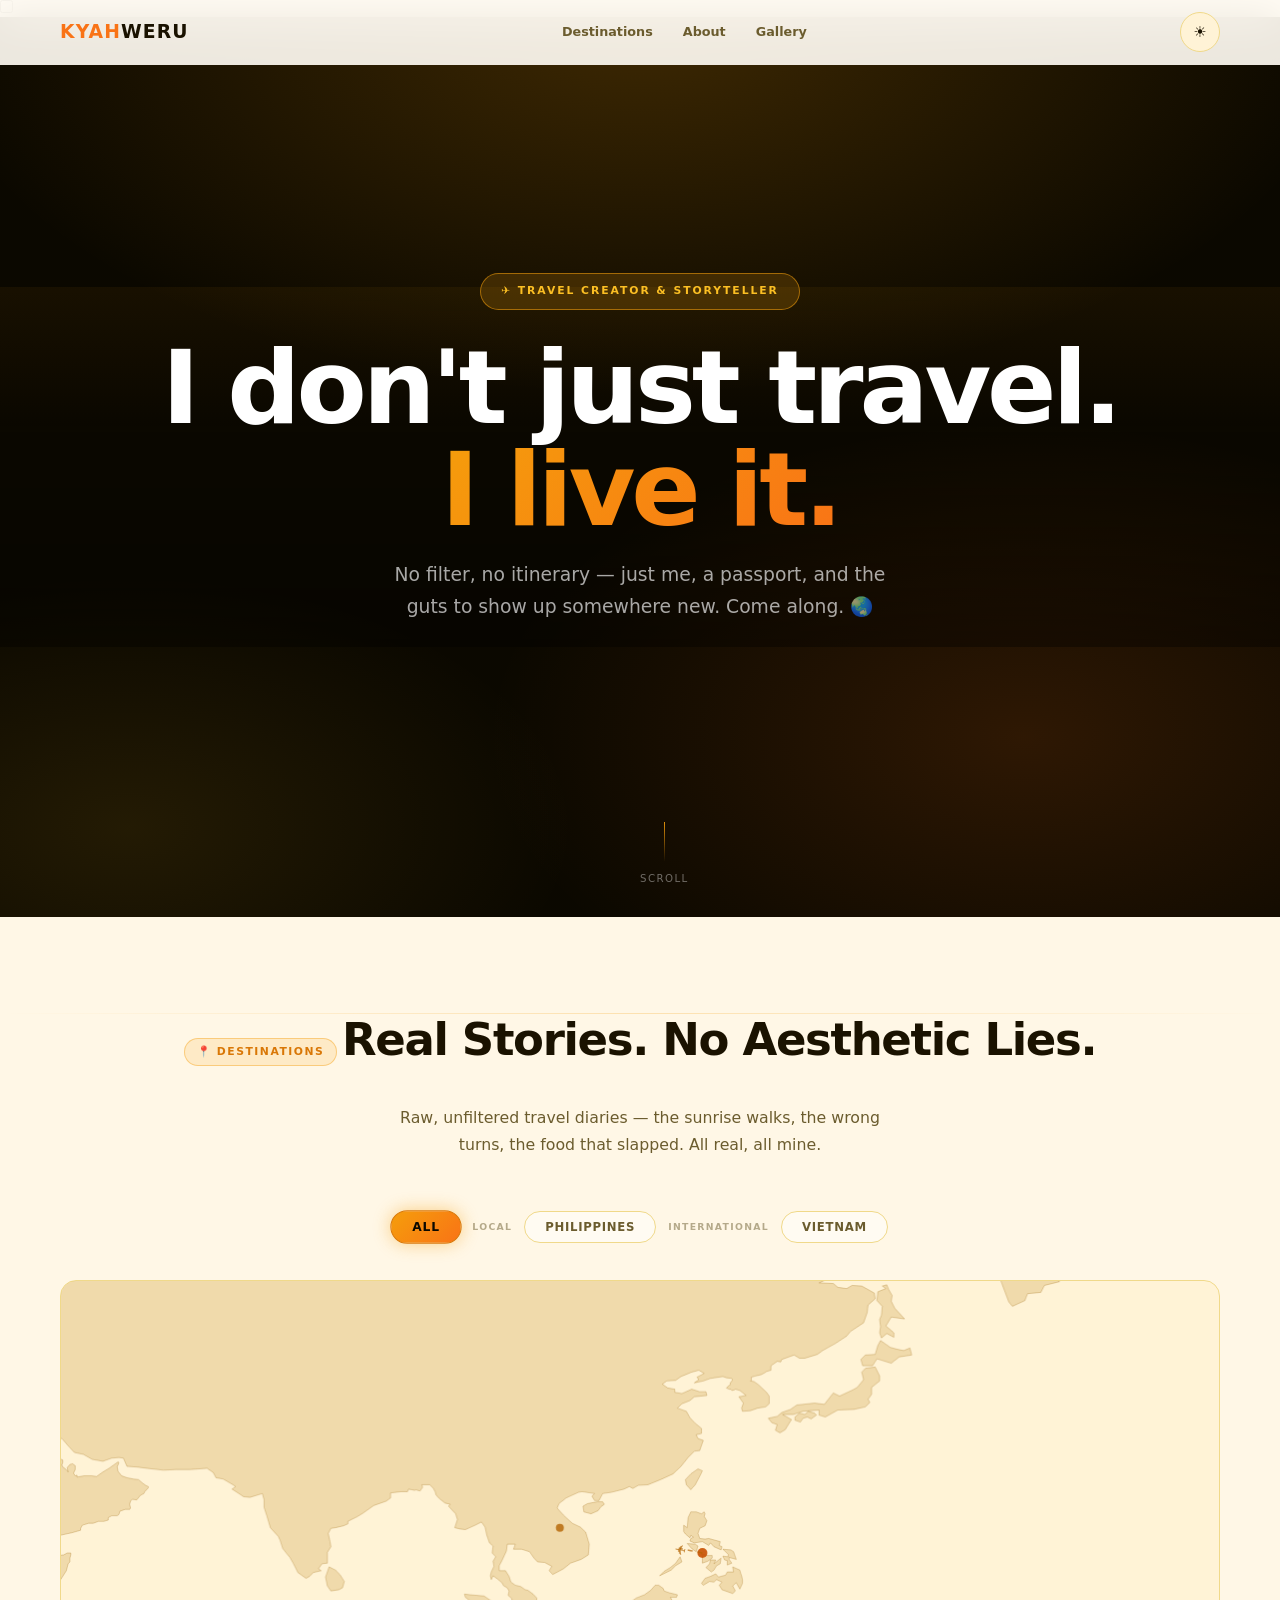
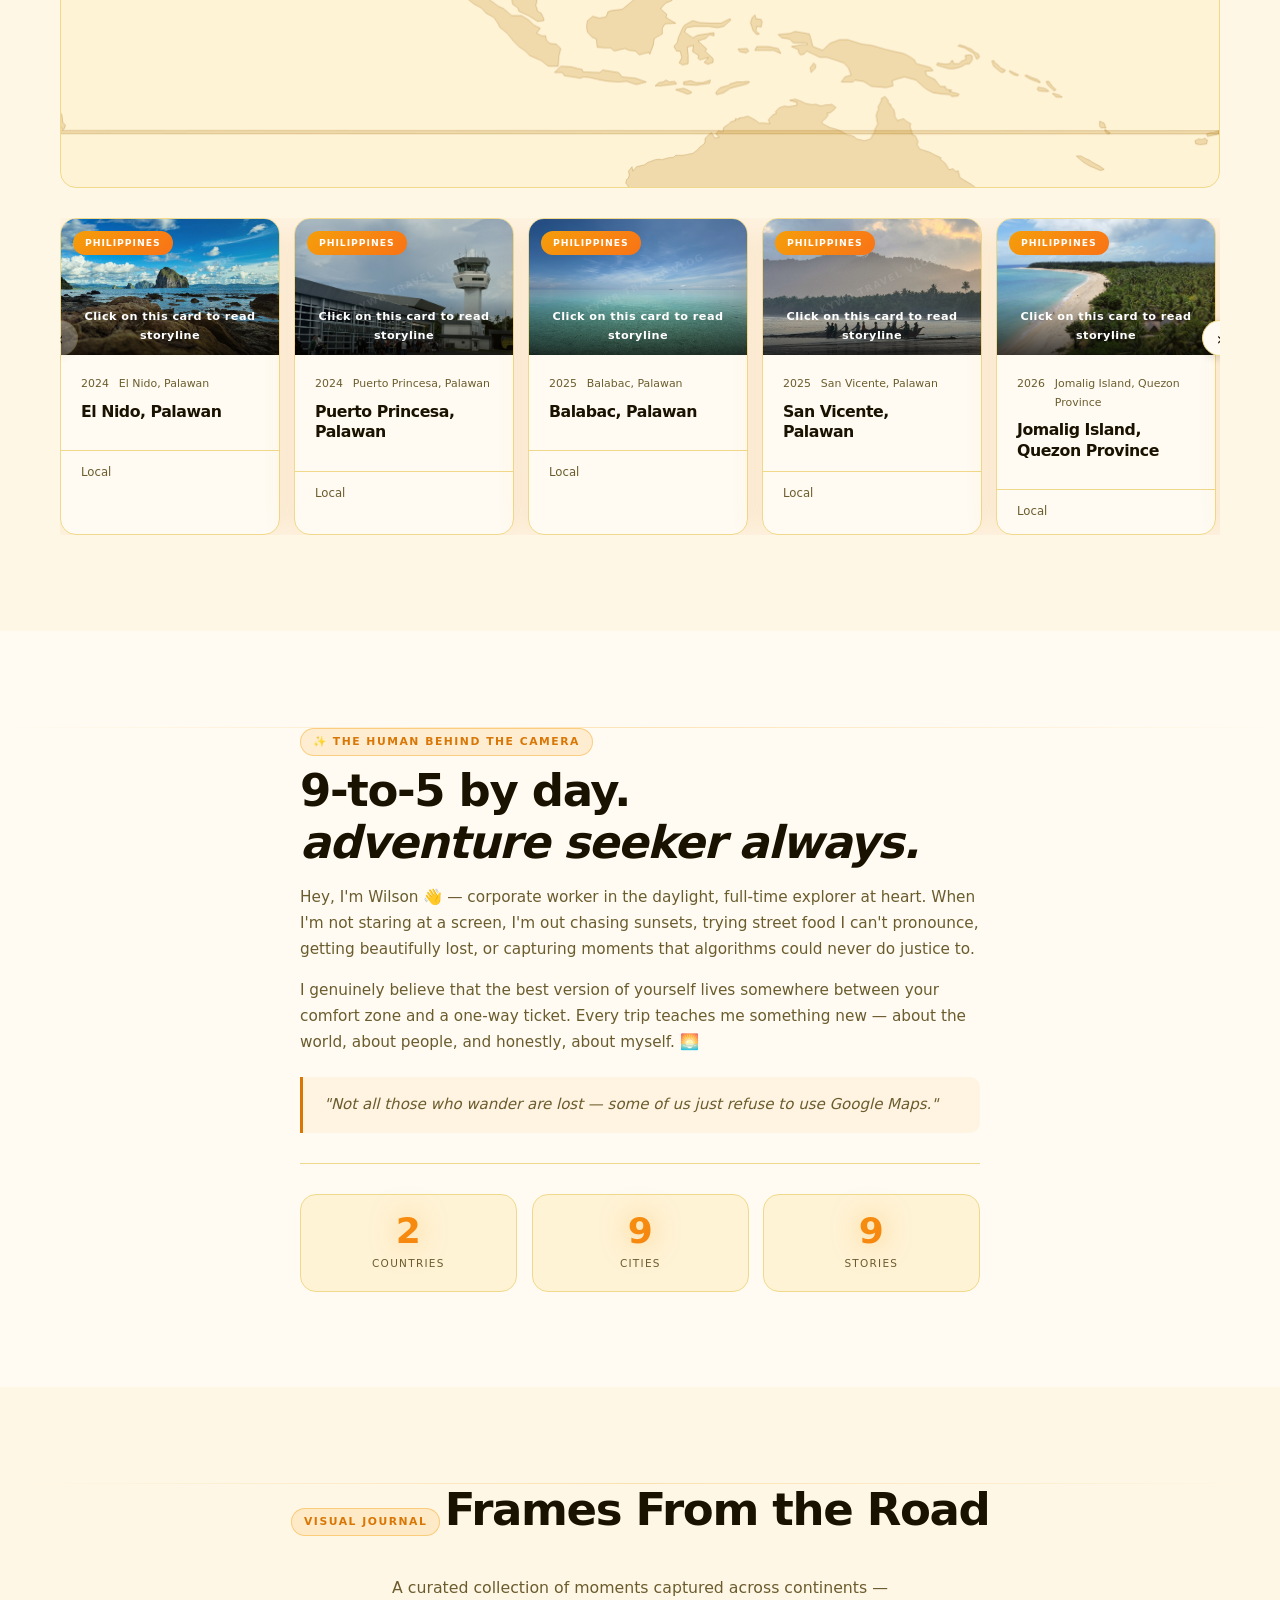
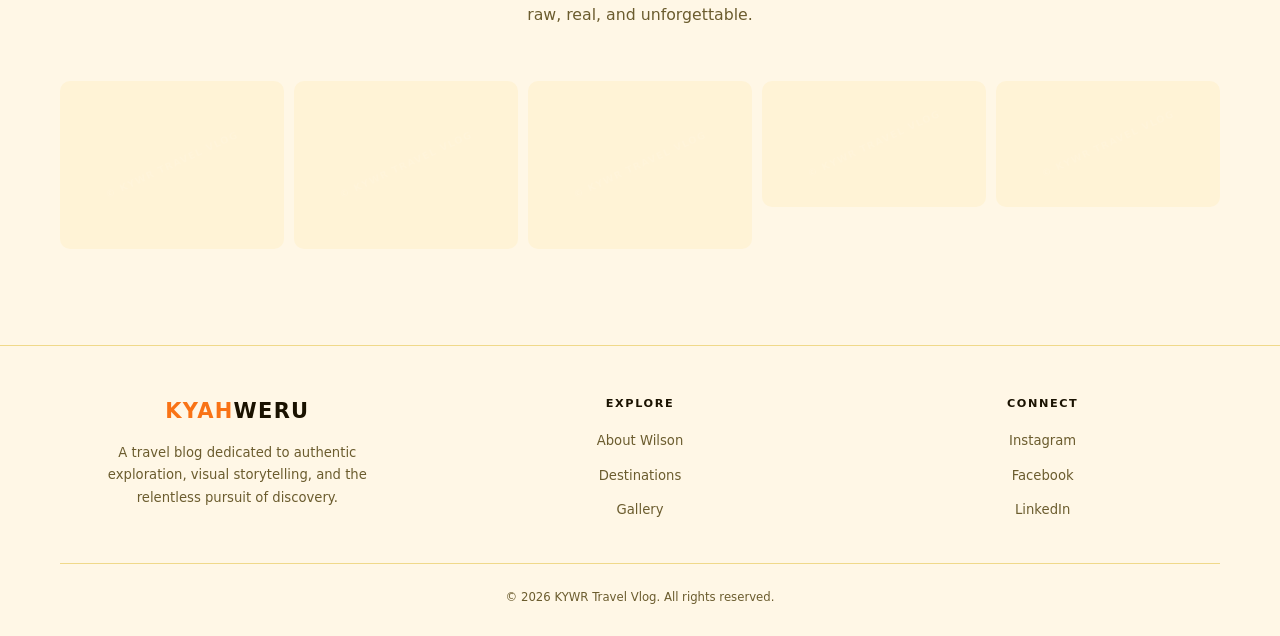
==== commit 8b81bb2f: "Auto-update: new content added on Sun 06/28/2026  4:26:21.14" ====
--- a/index.html
+++ b/index.html
@@ -12,7 +12,7 @@
 <title>KYAHWERU — Travel Vlog by Wilson Serquina</title>
 <meta name="description" content="A premium travel vlog exploring the world's most breathtaking destinations. Stories, photography, and adventure." />
 <link rel="stylesheet" href="travel-vlog.css" />
-<script>window.__STORIES_DATA__={"version":1,"stories":[{"year":"2024","id":"japan-2024-tokyo-japan","paragraphs":["Tokyo, Japan - A City Where Dreams, Flavors, and Stories Come Alive","Tokyo was one of those places that felt familiar even before I arrived. Maybe it was because of the anime I grew up watching, the movies that showed the beauty of Japan, or the countless photos that made me dream of seeing this city with my own eyes. But experiencing Tokyo in person was a different kind of magic — a perfect mix of tradition, technology, food, and endless stories waiting around every corner.","Walking through the busy streets, I felt like I was inside my own anime scene — the glowing neon lights of Shinjuku, the colorful streets of Akihabara filled with anime culture, and the quiet moments hidden between the chaos. As someone who loves anime, visiting Tokyo felt like stepping into the world that inspired so many stories I grew up watching.","Of course, no Tokyo adventure is complete without trying authentic Japanese ramen. From small ramen shops tucked away in the streets to famous bowls filled with rich broth, every bowl felt like a small piece of Japanese culture — simple, warm, and unforgettable. Sitting at a counter, watching the chefs prepare each bowl with precision, I realized that even a simple meal in Japan can become a memorable experience.","But beyond the food and anime, what I loved most about Tokyo was discovering its photography spots. Every corner looked like a scene waiting to be captured — from the iconic crossing of Shibuya Crossing, the peaceful gardens, the traditional streets of Asakusa, to the breathtaking views of the city skyline. Tokyo has this unique way of combining the old and the new, where a modern city can still preserve its history and charm.","I came to Tokyo looking for places I had only seen in pictures, but I left with something more — memories, moments, and a deeper appreciation for Japanese culture. It wasn’t just a trip to another country; it felt like entering a world I had always wanted to experience.","Tokyo — a city where every street has a story, every meal has a memory, and every photo captures a little piece of the adventure."],"destination":"Tokyo, Japan","region":"International","title":"Tokyo, Japan","images":[{"file":"IMG_6878.JPEG","alt":"Tokyo, Japan - IMG_6878"},{"file":"IMG_6881.JPEG","alt":"Tokyo, Japan - IMG_6881"},{"file":"IMG_6905.JPEG","alt":"Tokyo, Japan - IMG_6905"},{"file":"IMG_6911.JPEG","alt":"Tokyo, Japan - IMG_6911"}],"date":"2024","countryLabel":"Japan","path":"bob-artifacts/Stories/Japan/2024/Tokyo, Japan","country":"Japan","countryId":"japan"},{"year":"2024","id":"philippines-2024-el-nido-palawan","paragraphs":["El Nido Adventure — Chasing Islands, Caves, and Ocean Wonders","After exploring the hidden side of Palawan, the adventure continued to one of its most iconic destinations — El Nido.","For this trip, we joined Tour Package B, a journey that took us through some of El Nido’s beautiful island landscapes, hidden beaches, and natural wonders. The day was filled with boat rides across the turquoise waters, exploring breathtaking islands, and discovering why El Nido continues to be one of the most loved destinations in the Philippines.","Each stop felt like a scene from a travel documentary — limestone cliffs rising from the sea, crystal-clear waters surrounding the islands, and peaceful moments where you just stop and appreciate how beautiful nature can be.","Beyond the island hopping experience, I also got to try something more adventurous — the El Nido zipline. Flying above the ocean with the island views below was definitely one of those moments that made the trip more memorable. It was a mix of excitement, nervousness, and pure adrenaline.","We also made a quick detour to Lio Beach, a perfect place to slow down after the adventure. Compared to the busy island hopping schedule, Lio gave a different vibe — more relaxed, scenic, and a great spot to just enjoy the beach atmosphere.","El Nido wasn’t just about the famous views you see online. It was about experiencing the adventure behind those photos — the boat rides, the exploration, the little side trips, and the unforgettable moments along the way.","Another chapter of chasing places, creating memories, and discovering more of what Palawan has to offer. 🌊🏝️","El Nido — where every island has a story."],"destination":"El Nido, Palawan","region":"Local","title":"El Nido, Palawan","images":[{"file":"2908578C-EB2E-4F97-98CF-67C0F395562F.JPEG","alt":"El Nido, Palawan - 2908578C-EB2E-4F97-98CF-67C0F395562F"},{"file":"985ABBCE-2535-4D35-854B-2B9D72324FFC.JPEG","alt":"El Nido, Palawan - 985ABBCE-2535-4D35-854B-2B9D72324FFC"},{"file":"B9E37323-E767-43B6-9DD0-271D5958F5BA.JPEG","alt":"El Nido, Palawan - B9E37323-E767-43B6-9DD0-271D5958F5BA"},{"file":"IMG_2248.JPEG","alt":"El Nido, Palawan - IMG_2248"},{"file":"IMG_2269.JPEG","alt":"El Nido, Palawan - IMG_2269"},{"file":"IMG_2283.JPEG","alt":"El Nido, Palawan - IMG_2283"},{"file":"IMG_2284.JPEG","alt":"El Nido, Palawan - IMG_2284"},{"file":"IMG_2344.JPEG","alt":"El Nido, Palawan - IMG_2344"},{"file":"IMG_2352.JPEG","alt":"El Nido, Palawan - IMG_2352"},{"file":"IMG_2357.JPEG","alt":"El Nido, Palawan - IMG_2357"},{"file":"IMG_2403.JPEG","alt":"El Nido, Palawan - IMG_2403"},{"file":"IMG_2409.JPEG","alt":"El Nido, Palawan - IMG_2409"},{"file":"IMG_2416.JPEG","alt":"El Nido, Palawan - IMG_2416"}],"date":"2024","countryLabel":"Philippines","path":"bob-artifacts/Stories/Philippines/2024/El Nido, Palawan","country":"Philippines","countryId":"philippines"},{"year":"2024","id":"philippines-2024-puerto-princesa-palawan","paragraphs":["Puerto Princesa Adventure — The Gateway to Palawan’s Wonders","Before reaching the more famous islands of Palawan, the journey started in Puerto Princesa — the city known as the gateway to the province’s natural treasures.","Unlike the island adventures that followed, Puerto Princesa had a different kind of charm. It was a mix of city life, nature, and quiet coastal moments — a place where you could slow down while still being surrounded by beautiful landscapes.","One of the highlights of the trip was exploring the Puerto Princesa Underground River, one of Palawan’s most iconic destinations. Entering the cave felt like stepping into another world — surrounded by massive rock formations, mysterious chambers, and the sound of nature echoing inside. It was a reminder of how incredible and powerful nature can be.","Beyond the famous attractions, Puerto Princesa was also about enjoying the simple moments — discovering local food, appreciating the peaceful surroundings, and taking in the beauty of Palawan at a slower pace.","This stop became the perfect beginning to a bigger Palawan adventure. A place that prepared the way for the beaches of El Nido and the untouched paradise of Balabac.","Sometimes the journey isn’t only about the final destination — it’s about the places that become part of the story along the way.","Puerto Princesa — where the Palawan adventure begins. 🌴✨"],"destination":"Puerto Princesa, Palawan","region":"Local","title":"Puerto Princesa, Palawan","images":[{"file":"IMG_1549.JPEG","alt":"Puerto Princesa, Palawan - IMG_1549"},{"file":"IMG_1586.JPEG","alt":"Puerto Princesa, Palawan - IMG_1586"},{"file":"IMG_1616.JPEG","alt":"Puerto Princesa, Palawan - IMG_1616"},{"file":"IMG_1654.JPEG","alt":"Puerto Princesa, Palawan - IMG_1654"},{"file":"IMG_1669.JPEG","alt":"Puerto Princesa, Palawan - IMG_1669"},{"file":"IMG_1681.JPEG","alt":"Puerto Princesa, Palawan - IMG_1681"},{"file":"IMG_1684.JPEG","alt":"Puerto Princesa, Palawan - IMG_1684"}],"date":"2024","countryLabel":"Philippines","path":"bob-artifacts/Stories/Philippines/2024/Puerto Princesa, Palawan","country":"Philippines","countryId":"philippines"},{"year":"2025","id":"philippines-2025-balabac-palawan","paragraphs":["Balabac Adventure — A Journey to Palawan’s Hidden Paradise","Some places don’t feel real until you finally see them — and Balabac was one of those places.","Far from the usual tourist spots of Palawan, this adventure was a journey into the untouched side of the island. After a long trip to the southernmost part of Palawan, I finally reached a paradise known for its crystal-clear waters, powdery white sandbars, and islands that look like they came straight out of a postcard.","The days were spent island hopping from one hidden gem to another — chasing turquoise waters, walking on endless sandbars, and discovering beaches that felt almost untouched by time. Every stop had its own story: from swimming in clear blue waters, seeing marine life beneath the surface, to simply sitting by the shore and appreciating how beautiful and quiet nature can be.","But Balabac wasn’t just about the breathtaking views. It was about the journey itself — the early morning boat rides, the unpredictable waves, the simple island life, and the feeling of being somewhere far away from the usual rush of the city.","There were moments when the adventure became challenging — the long hours on the road, the tiredness after exploring multiple islands, and the lack of comfort compared to typical vacations. But those little struggles made the experience more memorable.","Standing on those sandbars, surrounded by endless ocean, I realized why Balabac is often called one of Palawan’s last frontiers. It wasn’t just a destination to visit — it was an adventure to experience.","A reminder that sometimes the best places are the ones that require a little more effort to reach. 🌊🏝️","Balabac — remote, raw, and unforgettable."],"destination":"Balabac, Palawan","region":"Local","title":"Balabac, Palawan","images":[{"file":"IMG_0690.JPEG","alt":"Balabac, Palawan - IMG_0690"},{"file":"IMG_0691.JPEG","alt":"Balabac, Palawan - IMG_0691"},{"file":"IMG_0703.JPEG","alt":"Balabac, Palawan - IMG_0703"},{"file":"IMG_0708.JPEG","alt":"Balabac, Palawan - IMG_0708"},{"file":"IMG_0735.JPEG","alt":"Balabac, Palawan - IMG_0735"},{"file":"IMG_0812.JPEG","alt":"Balabac, Palawan - IMG_0812"},{"file":"IMG_0829.JPEG","alt":"Balabac, Palawan - IMG_0829"},{"file":"IMG_0850.JPEG","alt":"Balabac, Palawan - IMG_0850"},{"file":"IMG_0854.JPEG","alt":"Balabac, Palawan - IMG_0854"},{"file":"IMG_0869.JPEG","alt":"Balabac, Palawan - IMG_0869"},{"file":"IMG_1021.JPEG","alt":"Balabac, Palawan - IMG_1021"},{"file":"IMG_1057.JPEG","alt":"Balabac, Palawan - IMG_1057"},{"file":"IMG_1062.JPEG","alt":"Balabac, Palawan - IMG_1062"},{"file":"IMG_1112.JPEG","alt":"Balabac, Palawan - IMG_1112"}],"date":"2025","countryLabel":"Philippines","path":"bob-artifacts/Stories/Philippines/2025/Balabac, Palawan","country":"Philippines","countryId":"philippines"},{"year":"2025","id":"philippines-2025-san-vicente-palawan","paragraphs":["This was taken last February 2025, when I visited this place to celebrate my friend’s birthday. After an hour-long van ride from Puerto Princesa, we finally arrived at this hidden gem tucked away in Palawan. The journey itself already felt like part of the adventure — passing through quiet roads and scenic views before reaching a place that I could truly call a secret paradise. It felt raw, peaceful, and full of untouched potential, like a place waiting to be discovered by more travelers.","The yellow-glazed photo was captured during our sunrise walk along Ursula’s Long Beach. The entire shoreline was painted with warm golden tones as the sun slowly rose, filling the morning sky with beautiful shades of orange and yellow. Standing there with the calm waves, fresh breeze, and that breathtaking sunrise in front of us, I already knew it was going to be an amazing day.","One of the most memorable moments was getting the chance to join the local fishermen along the coast as they pulled their fishing nets back to shore early in the morning. Watching their teamwork and experiencing a small part of their daily routine made the trip even more special. After helping out, we were rewarded with a kind gesture — they gave us a discount on a few kilograms of freshly caught fish from their morning haul. We happily told them, “We’re buying this for our lunch,” and ended up enjoying the freshest seafood we could ask for, straight from the ocean to our table.","It wasn’t just a trip to a beautiful place; it was an experience filled with simple moments, local stories, and a deeper appreciation for the people and places that make every adventure memorable."],"destination":"San Vicente, Palawan","region":"Local","title":"San Vicente, Palawan","images":[{"file":"WhatsApp Image 2026-06-27 at 12.59.09 AM (1).jpeg","alt":"San Vicente, Palawan - WhatsApp Image 2026-06-27 at 12.59.09 AM (1)"},{"file":"WhatsApp Image 2026-06-27 at 12.59.09 AM (2).jpeg","alt":"San Vicente, Palawan - WhatsApp Image 2026-06-27 at 12.59.09 AM (2)"},{"file":"WhatsApp Image 2026-06-27 at 12.59.09 AM.jpeg","alt":"San Vicente, Palawan - WhatsApp Image 2026-06-27 at 12.59.09 AM"},{"file":"WhatsApp Image 2026-06-27 at 12.59.10 AM (1).jpeg","alt":"San Vicente, Palawan - WhatsApp Image 2026-06-27 at 12.59.10 AM (1)"},{"file":"WhatsApp Image 2026-06-27 at 12.59.10 AM (2).jpeg","alt":"San Vicente, Palawan - WhatsApp Image 2026-06-27 at 12.59.10 AM (2)"},{"file":"WhatsApp Image 2026-06-27 at 12.59.10 AM.jpeg","alt":"San Vicente, Palawan - WhatsApp Image 2026-06-27 at 12.59.10 AM"}],"date":"2025","countryLabel":"Philippines","path":"bob-artifacts/Stories/Philippines/2025/San Vicente, Palawan","country":"Philippines","countryId":"philippines"},{"year":"2026","id":"philippines-2026-jomalig-island-quezon-province","paragraphs":["Jomalig Island Adventure — Finding Peace in a Hidden Island Escape","Some destinations stay with you not because of the activities you do, but because of the feeling they give you. Jomalig Island was one of those places.","I’ve been fortunate enough to visit Jomalig multiple times during the summer season — April 2023, April 2024, and April 2026 — and every visit reminded me why I keep coming back.","Our stay was at Balwarte Resort, a simple island accommodation that became our home while exploring Jomalig. But more than the beaches or the scenery, what truly stood out was the peace and calmness that the island offered.","Life in Jomalig moves differently. Away from the noise and rush of the city, the days felt slower and lighter. The quiet mornings, the fresh sea breeze, the simple island lifestyle, and the feeling of being disconnected from everything made every visit special.","Of course, one of the places we always find ourselves returning to is Salibungot Beach. Just a few minutes walk or around a 10-minute ride from the resort, it became our usual spot to end the day. Watching the sunset there was never about it being the “main attraction” — it was about the peaceful moment of sitting by the shore, appreciating the view, and enjoying the calmness of the island.","Jomalig reminded me that adventures don’t always have to be about chasing the next big thrill. Sometimes, the best experiences come from slowing down, embracing simplicity, and finding a place where you can just be present.","A place I’ve visited before, but somehow still feels like a new escape every time.","Jomalig Island — a quiet paradise where the real adventure is finding peace. 🌅🏝️"],"destination":"Jomalig Island, Quezon Province","region":"Local","title":"Jomalig Island, Quezon Province","images":[{"file":"dji_fly_20240407_002406_11_1712463889919_photo_optimized.JPEG","alt":"Jomalig Island, Quezon Province - dji_fly_20240407_002406_11_1712463889919_photo_optimized"},{"file":"dji_fly_20240408_055942_48_1712570399756_photo_optimized.JPEG","alt":"Jomalig Island, Quezon Province - dji_fly_20240408_055942_48_1712570399756_photo_optimized"},{"file":"IMG_0429.JPEG","alt":"Jomalig Island, Quezon Province - IMG_0429"},{"file":"IMG_0438.JPEG","alt":"Jomalig Island, Quezon Province - IMG_0438"},{"file":"IMG_0487.JPEG","alt":"Jomalig Island, Quezon Province - IMG_0487"},{"file":"IMG_5914.JPEG","alt":"Jomalig Island, Quezon Province - IMG_5914"},{"file":"IMG_8548.JPEG","alt":"Jomalig Island, Quezon Province - IMG_8548"},{"file":"IMG_8624.JPEG","alt":"Jomalig Island, Quezon Province - IMG_8624"},{"file":"IMG_8627.JPEG","alt":"Jomalig Island, Quezon Province - IMG_8627"},{"file":"IMG_8816.JPEG","alt":"Jomalig Island, Quezon Province - IMG_8816"},{"file":"IMG_8850.JPEG","alt":"Jomalig Island, Quezon Province - IMG_8850"},{"file":"IMG_8854.JPEG","alt":"Jomalig Island, Quezon Province - IMG_8854"},{"file":"IMG_8858.JPEG","alt":"Jomalig Island, Quezon Province - IMG_8858"},{"file":"IMG_8867.JPEG","alt":"Jomalig Island, Quezon Province - IMG_8867"},{"file":"IMG_8877.JPEG","alt":"Jomalig Island, Quezon Province - IMG_8877"}],"date":"2026","countryLabel":"Philippines","path":"bob-artifacts/Stories/Philippines/2026/Jomalig Island, Quezon Province","country":"Philippines","countryId":"philippines"},{"year":"2024","id":"vietnam-2024-ha-long-bay","paragraphs":["Ha Long Bay: A Day Lost Between Limestone Giants","I joined a joiner tour to explore one of Vietnam’s most iconic destinations — Ha Long Bay. At first, I wasn’t sure what to expect traveling with a group of strangers, but sometimes the best adventures come from stepping outside your comfort zone.","Early in the morning, I was picked up from Hanoi and started the journey toward the coast. The ride itself became part of the experience — watching the busy city slowly turn into quiet countryside landscapes, passing through local towns and seeing a different side of Vietnam beyond the usual tourist spots.","Upon arriving at Ha Long Bay, the scenery instantly felt unreal. The emerald waters, towering limestone karsts, and misty islands looked like something straight out of a painting. Being on the cruise, surrounded by people from different places and backgrounds, made the whole experience even more memorable. A simple joiner tour turned into a small community of travelers sharing stories, taking photos, and enjoying the same view together.","We explored caves carved by nature, cruised between the massive rock formations, and enjoyed the calmness of the bay. Every turn of the boat revealed another breathtaking view — another reminder of how powerful and beautiful nature can be.","What made the trip special wasn’t just the destination, but the journey itself. I came as a solo traveler joining a group of strangers, but I left with memories of a place that felt timeless and moments shared with people I might never have met otherwise.","Ha Long Bay wasn’t just a stop on my itinerary — it was a reminder that sometimes the best adventures happen when you simply say yes and go."],"destination":"Ha Long Bay","region":"International","title":"Ha Long Bay","images":[{"file":"IMG_6878.JPEG","alt":"Ha Long Bay - IMG_6878"},{"file":"IMG_6881.JPEG","alt":"Ha Long Bay - IMG_6881"},{"file":"IMG_6905.JPEG","alt":"Ha Long Bay - IMG_6905"},{"file":"IMG_6911.JPEG","alt":"Ha Long Bay - IMG_6911"}],"date":"2024","countryLabel":"Vietnam","path":"bob-artifacts/Stories/Vietnam/2024/Ha Long Bay","country":"Vietnam","countryId":"vietnam"},{"year":"2024","id":"vietnam-2024-hanoi","paragraphs":["Hanoi, Vietnam - Getting Lost in the Heart of the City","Hanoi was never about checking off a list of tourist spots for me. It was about slowing down, walking without a plan, and letting the city reveal itself one street at a time.","I spent my days wandering around the Old Quarter, where every corner felt alive — from the endless sound of motorbikes passing by, small local shops hidden in narrow alleys, to street vendors preparing food right in front of you. The city had this beautiful chaos that somehow felt comforting.","One of my favorite parts of Hanoi was discovering its food culture. I went on a little food adventure — trying different egg coffees, searching for the perfect Bahn Mi, and walking around to find that unforgettable bowl of Phở that captures the true taste of Vietnam.","There was something special about sitting in a small café, holding a cup of Vietnamese coffee, watching locals go about their day. Simple moments, but the kind of memories that make traveling worth it.","Hanoi reminded me that sometimes the best way to experience a place is not through an itinerary, but by getting lost — following random streets, trying local flavors, and collecting stories along the way.","A few days in Hanoi, but a lifetime of memories.✨"],"destination":"Hanoi","region":"International","title":"Hanoi","images":[{"file":"IMG_6826.JPEG","alt":"Hanoi - IMG_6826"},{"file":"IMG_6829.JPEG","alt":"Hanoi - IMG_6829"},{"file":"IMG_6843.JPEG","alt":"Hanoi - IMG_6843"},{"file":"IMG_7190.JPEG","alt":"Hanoi - IMG_7190"},{"file":"IMG_7193.JPEG","alt":"Hanoi - IMG_7193"},{"file":"IMG_7195.JPEG","alt":"Hanoi - IMG_7195"},{"file":"IMG_7197.JPEG","alt":"Hanoi - IMG_7197"},{"file":"IMG_7213.JPEG","alt":"Hanoi - IMG_7213"},{"file":"IMG_7239.JPEG","alt":"Hanoi - IMG_7239"}],"date":"2024","countryLabel":"Vietnam","path":"bob-artifacts/Stories/Vietnam/2024/Hanoi","country":"Vietnam","countryId":"vietnam"},{"year":"2024","id":"vietnam-2024-ninh-binh","paragraphs":["Ninh Binh, Vietnam - A Day Where Nature Felt Like a Movie Scene","Ninh Binh was one of those places where I came in with expectations, but still ended up being amazed.","I joined a group tour to explore some of the most iconic spots in the area — starting with the ancient capital of Hoa Lu, cruising through the breathtaking landscapes of Trang An, and ending the day with the famous climb at Mua Cave.","Among everything we visited, Trang An Complex became the highlight of the trip. Gliding through the calm waters surrounded by towering limestone mountains, hidden caves, and untouched greenery felt like entering another world. It was peaceful, cinematic, and honestly one of those moments where you just stop and appreciate how beautiful nature can be.","But of course, the adventure wasn’t complete without the Mua Cave hike. 😂","The climb was challenging, especially under the heat, but reaching the top made every step worth it. Standing above Ninh Binh with the panoramic view of endless mountains and rice fields gave me that feeling I always chase when traveling — that mix of exhaustion, excitement, and “I actually made it here.”","Tired legs, sweaty shirt, but a happy heart.","Ninh Binh reminded me that sometimes the best travel memories come from the moments that test you a little — the climbs, the long walks, and the adventures that leave you tired but fulfilled.","Another story added to the journey."],"destination":"Ninh Binh","region":"International","title":"Ninh Binh","images":[{"file":"IMG_7241.JPEG","alt":"Ninh Binh - IMG_7241"},{"file":"IMG_7257.JPEG","alt":"Ninh Binh - IMG_7257"},{"file":"IMG_7275.JPEG","alt":"Ninh Binh - IMG_7275"},{"file":"IMG_7276.JPEG","alt":"Ninh Binh - IMG_7276"},{"file":"IMG_7293.JPEG","alt":"Ninh Binh - IMG_7293"},{"file":"IMG_7327.JPEG","alt":"Ninh Binh - IMG_7327"},{"file":"IMG_7331.JPEG","alt":"Ninh Binh - IMG_7331"},{"file":"IMG_7335.JPEG","alt":"Ninh Binh - IMG_7335"},{"file":"IMG_7339.JPEG","alt":"Ninh Binh - IMG_7339"},{"file":"IMG_7347.JPEG","alt":"Ninh Binh - IMG_7347"},{"file":"IMG_7363.JPEG","alt":"Ninh Binh - IMG_7363"},{"file":"IMG_7373.JPEG","alt":"Ninh Binh - IMG_7373"},{"file":"IMG_7378.JPEG","alt":"Ninh Binh - IMG_7378"},{"file":"IMG_7402.JPEG","alt":"Ninh Binh - IMG_7402"},{"file":"IMG_7488.JPEG","alt":"Ninh Binh - IMG_7488"},{"file":"IMG_7505.JPEG","alt":"Ninh Binh - IMG_7505"}],"date":"2024","countryLabel":"Vietnam","path":"bob-artifacts/Stories/Vietnam/2024/Ninh Binh","country":"Vietnam","countryId":"vietnam"},{"year":"2024","id":"vietnam-2024-sapa","paragraphs":["Sapa, Vietnam — Where the Mountains Whisper Stories","Sapa was one of those places that felt like stepping into a different world. Unlike the usual guided tours, I decided to explore it through a DIY adventure, giving myself the freedom to follow the roads, discover hidden corners, and experience the town at my own pace.","Surrounded by towering mountains, endless rice terraces, and the cool mist of northern Vietnam, Sapa had a quiet charm that instantly captured me. Every turn along the mountain roads felt like a new postcard — from the traditional villages tucked between valleys to the locals carrying stories and traditions passed down through generations.","One of the highlights of the journey was conquering Fansipan, known as the “Roof of Indochina.” Riding the cable car above the clouds was already an experience on its own, but reaching the peak felt even more rewarding. Standing at the summit, surrounded by fog, wind, and endless mountain views, I understood why this place is considered one of Vietnam’s most breathtaking destinations. It was a moment where the journey mattered just as much as the destination.","The adventure continued in the villages, where I explored the culture and landscapes of Sapa. I also tried the Mong Village Alpine Coaster, adding a fun and unexpected twist to the mountain experience. Racing down the slopes while surrounded by the scenery of Sapa was the perfect mix of adrenaline and appreciation for the beauty around me.","Sapa reminded me that traveling is not always about following an itinerary — sometimes the best memories come from simply wandering, getting a little lost, and letting the place reveal itself. A DIY trip, a mountain peak, a cultural encounter, and a story I’ll carry with me from Vietnam’s beautiful highlands."],"destination":"Sapa","region":"International","title":"Sapa","images":[{"file":"IMG_20241105_0006.JPEG","alt":"Sapa - IMG_20241105_0006"},{"file":"IMG_20241105_0009.JPEG","alt":"Sapa - IMG_20241105_0009"},{"file":"IMG_20241105_0024.JPEG","alt":"Sapa - IMG_20241105_0024"},{"file":"IMG_6047.JPEG","alt":"Sapa - IMG_6047"},{"file":"IMG_6134.JPEG","alt":"Sapa - IMG_6134"},{"file":"IMG_6247.JPEG","alt":"Sapa - IMG_6247"},{"file":"IMG_6267.JPEG","alt":"Sapa - IMG_6267"},{"file":"IMG_6523.JPEG","alt":"Sapa - IMG_6523"},{"file":"IMG_6562.JPEG","alt":"Sapa - IMG_6562"}],"date":"2024","countryLabel":"Vietnam","path":"bob-artifacts/Stories/Vietnam/2024/Sapa","country":"Vietnam","countryId":"vietnam"}]};</script>
+<script>window.__STORIES_DATA__={"version":1,"stories":[{"year":"2024","id":"philippines-2024-el-nido-palawan","paragraphs":["El Nido Adventure — Chasing Islands, Caves, and Ocean Wonders","After exploring the hidden side of Palawan, the adventure continued to one of its most iconic destinations — El Nido.","For this trip, we joined Tour Package B, a journey that took us through some of El Nido’s beautiful island landscapes, hidden beaches, and natural wonders. The day was filled with boat rides across the turquoise waters, exploring breathtaking islands, and discovering why El Nido continues to be one of the most loved destinations in the Philippines.","Each stop felt like a scene from a travel documentary — limestone cliffs rising from the sea, crystal-clear waters surrounding the islands, and peaceful moments where you just stop and appreciate how beautiful nature can be.","Beyond the island hopping experience, I also got to try something more adventurous — the El Nido zipline. Flying above the ocean with the island views below was definitely one of those moments that made the trip more memorable. It was a mix of excitement, nervousness, and pure adrenaline.","We also made a quick detour to Lio Beach, a perfect place to slow down after the adventure. Compared to the busy island hopping schedule, Lio gave a different vibe — more relaxed, scenic, and a great spot to just enjoy the beach atmosphere.","El Nido wasn’t just about the famous views you see online. It was about experiencing the adventure behind those photos — the boat rides, the exploration, the little side trips, and the unforgettable moments along the way.","Another chapter of chasing places, creating memories, and discovering more of what Palawan has to offer. 🌊🏝️","El Nido — where every island has a story."],"destination":"El Nido, Palawan","region":"Local","title":"El Nido, Palawan","images":[{"file":"2908578C-EB2E-4F97-98CF-67C0F395562F.JPEG","alt":"El Nido, Palawan - 2908578C-EB2E-4F97-98CF-67C0F395562F"},{"file":"985ABBCE-2535-4D35-854B-2B9D72324FFC.JPEG","alt":"El Nido, Palawan - 985ABBCE-2535-4D35-854B-2B9D72324FFC"},{"file":"B9E37323-E767-43B6-9DD0-271D5958F5BA.JPEG","alt":"El Nido, Palawan - B9E37323-E767-43B6-9DD0-271D5958F5BA"},{"file":"IMG_2248.JPEG","alt":"El Nido, Palawan - IMG_2248"},{"file":"IMG_2269.JPEG","alt":"El Nido, Palawan - IMG_2269"},{"file":"IMG_2283.JPEG","alt":"El Nido, Palawan - IMG_2283"},{"file":"IMG_2284.JPEG","alt":"El Nido, Palawan - IMG_2284"},{"file":"IMG_2344.JPEG","alt":"El Nido, Palawan - IMG_2344"},{"file":"IMG_2352.JPEG","alt":"El Nido, Palawan - IMG_2352"},{"file":"IMG_2357.JPEG","alt":"El Nido, Palawan - IMG_2357"},{"file":"IMG_2403.JPEG","alt":"El Nido, Palawan - IMG_2403"},{"file":"IMG_2409.JPEG","alt":"El Nido, Palawan - IMG_2409"},{"file":"IMG_2416.JPEG","alt":"El Nido, Palawan - IMG_2416"}],"date":"2024","countryLabel":"Philippines","path":"bob-artifacts/Stories/Philippines/2024/El Nido, Palawan","country":"Philippines","countryId":"philippines"},{"year":"2024","id":"philippines-2024-puerto-princesa-palawan","paragraphs":["Puerto Princesa Adventure — The Gateway to Palawan’s Wonders","Before reaching the more famous islands of Palawan, the journey started in Puerto Princesa — the city known as the gateway to the province’s natural treasures.","Unlike the island adventures that followed, Puerto Princesa had a different kind of charm. It was a mix of city life, nature, and quiet coastal moments — a place where you could slow down while still being surrounded by beautiful landscapes.","One of the highlights of the trip was exploring the Puerto Princesa Underground River, one of Palawan’s most iconic destinations. Entering the cave felt like stepping into another world — surrounded by massive rock formations, mysterious chambers, and the sound of nature echoing inside. It was a reminder of how incredible and powerful nature can be.","Beyond the famous attractions, Puerto Princesa was also about enjoying the simple moments — discovering local food, appreciating the peaceful surroundings, and taking in the beauty of Palawan at a slower pace.","This stop became the perfect beginning to a bigger Palawan adventure. A place that prepared the way for the beaches of El Nido and the untouched paradise of Balabac.","Sometimes the journey isn’t only about the final destination — it’s about the places that become part of the story along the way.","Puerto Princesa — where the Palawan adventure begins. 🌴✨"],"destination":"Puerto Princesa, Palawan","region":"Local","title":"Puerto Princesa, Palawan","images":[{"file":"IMG_1549.JPEG","alt":"Puerto Princesa, Palawan - IMG_1549"},{"file":"IMG_1586.JPEG","alt":"Puerto Princesa, Palawan - IMG_1586"},{"file":"IMG_1616.JPEG","alt":"Puerto Princesa, Palawan - IMG_1616"},{"file":"IMG_1654.JPEG","alt":"Puerto Princesa, Palawan - IMG_1654"},{"file":"IMG_1669.JPEG","alt":"Puerto Princesa, Palawan - IMG_1669"},{"file":"IMG_1681.JPEG","alt":"Puerto Princesa, Palawan - IMG_1681"},{"file":"IMG_1684.JPEG","alt":"Puerto Princesa, Palawan - IMG_1684"}],"date":"2024","countryLabel":"Philippines","path":"bob-artifacts/Stories/Philippines/2024/Puerto Princesa, Palawan","country":"Philippines","countryId":"philippines"},{"year":"2025","id":"philippines-2025-balabac-palawan","paragraphs":["Balabac Adventure — A Journey to Palawan’s Hidden Paradise","Some places don’t feel real until you finally see them — and Balabac was one of those places.","Far from the usual tourist spots of Palawan, this adventure was a journey into the untouched side of the island. After a long trip to the southernmost part of Palawan, I finally reached a paradise known for its crystal-clear waters, powdery white sandbars, and islands that look like they came straight out of a postcard.","The days were spent island hopping from one hidden gem to another — chasing turquoise waters, walking on endless sandbars, and discovering beaches that felt almost untouched by time. Every stop had its own story: from swimming in clear blue waters, seeing marine life beneath the surface, to simply sitting by the shore and appreciating how beautiful and quiet nature can be.","But Balabac wasn’t just about the breathtaking views. It was about the journey itself — the early morning boat rides, the unpredictable waves, the simple island life, and the feeling of being somewhere far away from the usual rush of the city.","There were moments when the adventure became challenging — the long hours on the road, the tiredness after exploring multiple islands, and the lack of comfort compared to typical vacations. But those little struggles made the experience more memorable.","Standing on those sandbars, surrounded by endless ocean, I realized why Balabac is often called one of Palawan’s last frontiers. It wasn’t just a destination to visit — it was an adventure to experience.","A reminder that sometimes the best places are the ones that require a little more effort to reach. 🌊🏝️","Balabac — remote, raw, and unforgettable."],"destination":"Balabac, Palawan","region":"Local","title":"Balabac, Palawan","images":[{"file":"IMG_0690.JPEG","alt":"Balabac, Palawan - IMG_0690"},{"file":"IMG_0691.JPEG","alt":"Balabac, Palawan - IMG_0691"},{"file":"IMG_0703.JPEG","alt":"Balabac, Palawan - IMG_0703"},{"file":"IMG_0708.JPEG","alt":"Balabac, Palawan - IMG_0708"},{"file":"IMG_0735.JPEG","alt":"Balabac, Palawan - IMG_0735"},{"file":"IMG_0812.JPEG","alt":"Balabac, Palawan - IMG_0812"},{"file":"IMG_0829.JPEG","alt":"Balabac, Palawan - IMG_0829"},{"file":"IMG_0850.JPEG","alt":"Balabac, Palawan - IMG_0850"},{"file":"IMG_0854.JPEG","alt":"Balabac, Palawan - IMG_0854"},{"file":"IMG_0869.JPEG","alt":"Balabac, Palawan - IMG_0869"},{"file":"IMG_1021.JPEG","alt":"Balabac, Palawan - IMG_1021"},{"file":"IMG_1057.JPEG","alt":"Balabac, Palawan - IMG_1057"},{"file":"IMG_1062.JPEG","alt":"Balabac, Palawan - IMG_1062"},{"file":"IMG_1112.JPEG","alt":"Balabac, Palawan - IMG_1112"}],"date":"2025","countryLabel":"Philippines","path":"bob-artifacts/Stories/Philippines/2025/Balabac, Palawan","country":"Philippines","countryId":"philippines"},{"year":"2025","id":"philippines-2025-san-vicente-palawan","paragraphs":["This was taken last February 2025, when I visited this place to celebrate my friend’s birthday. After an hour-long van ride from Puerto Princesa, we finally arrived at this hidden gem tucked away in Palawan. The journey itself already felt like part of the adventure — passing through quiet roads and scenic views before reaching a place that I could truly call a secret paradise. It felt raw, peaceful, and full of untouched potential, like a place waiting to be discovered by more travelers.","The yellow-glazed photo was captured during our sunrise walk along Ursula’s Long Beach. The entire shoreline was painted with warm golden tones as the sun slowly rose, filling the morning sky with beautiful shades of orange and yellow. Standing there with the calm waves, fresh breeze, and that breathtaking sunrise in front of us, I already knew it was going to be an amazing day.","One of the most memorable moments was getting the chance to join the local fishermen along the coast as they pulled their fishing nets back to shore early in the morning. Watching their teamwork and experiencing a small part of their daily routine made the trip even more special. After helping out, we were rewarded with a kind gesture — they gave us a discount on a few kilograms of freshly caught fish from their morning haul. We happily told them, “We’re buying this for our lunch,” and ended up enjoying the freshest seafood we could ask for, straight from the ocean to our table.","It wasn’t just a trip to a beautiful place; it was an experience filled with simple moments, local stories, and a deeper appreciation for the people and places that make every adventure memorable."],"destination":"San Vicente, Palawan","region":"Local","title":"San Vicente, Palawan","images":[{"file":"WhatsApp Image 2026-06-27 at 12.59.09 AM (1).jpeg","alt":"San Vicente, Palawan - WhatsApp Image 2026-06-27 at 12.59.09 AM (1)"},{"file":"WhatsApp Image 2026-06-27 at 12.59.09 AM (2).jpeg","alt":"San Vicente, Palawan - WhatsApp Image 2026-06-27 at 12.59.09 AM (2)"},{"file":"WhatsApp Image 2026-06-27 at 12.59.09 AM.jpeg","alt":"San Vicente, Palawan - WhatsApp Image 2026-06-27 at 12.59.09 AM"},{"file":"WhatsApp Image 2026-06-27 at 12.59.10 AM (1).jpeg","alt":"San Vicente, Palawan - WhatsApp Image 2026-06-27 at 12.59.10 AM (1)"},{"file":"WhatsApp Image 2026-06-27 at 12.59.10 AM (2).jpeg","alt":"San Vicente, Palawan - WhatsApp Image 2026-06-27 at 12.59.10 AM (2)"},{"file":"WhatsApp Image 2026-06-27 at 12.59.10 AM.jpeg","alt":"San Vicente, Palawan - WhatsApp Image 2026-06-27 at 12.59.10 AM"}],"date":"2025","countryLabel":"Philippines","path":"bob-artifacts/Stories/Philippines/2025/San Vicente, Palawan","country":"Philippines","countryId":"philippines"},{"year":"2026","id":"philippines-2026-jomalig-island-quezon-province","paragraphs":["Jomalig Island Adventure — Finding Peace in a Hidden Island Escape","Some destinations stay with you not because of the activities you do, but because of the feeling they give you. Jomalig Island was one of those places.","I’ve been fortunate enough to visit Jomalig multiple times during the summer season — April 2023, April 2024, and April 2026 — and every visit reminded me why I keep coming back.","Our stay was at Balwarte Resort, a simple island accommodation that became our home while exploring Jomalig. But more than the beaches or the scenery, what truly stood out was the peace and calmness that the island offered.","Life in Jomalig moves differently. Away from the noise and rush of the city, the days felt slower and lighter. The quiet mornings, the fresh sea breeze, the simple island lifestyle, and the feeling of being disconnected from everything made every visit special.","Of course, one of the places we always find ourselves returning to is Salibungot Beach. Just a few minutes walk or around a 10-minute ride from the resort, it became our usual spot to end the day. Watching the sunset there was never about it being the “main attraction” — it was about the peaceful moment of sitting by the shore, appreciating the view, and enjoying the calmness of the island.","Jomalig reminded me that adventures don’t always have to be about chasing the next big thrill. Sometimes, the best experiences come from slowing down, embracing simplicity, and finding a place where you can just be present.","A place I’ve visited before, but somehow still feels like a new escape every time.","Jomalig Island — a quiet paradise where the real adventure is finding peace. 🌅🏝️"],"destination":"Jomalig Island, Quezon Province","region":"Local","title":"Jomalig Island, Quezon Province","images":[{"file":"dji_fly_20240407_002406_11_1712463889919_photo_optimized.JPEG","alt":"Jomalig Island, Quezon Province - dji_fly_20240407_002406_11_1712463889919_photo_optimized"},{"file":"dji_fly_20240408_055942_48_1712570399756_photo_optimized.JPEG","alt":"Jomalig Island, Quezon Province - dji_fly_20240408_055942_48_1712570399756_photo_optimized"},{"file":"IMG_0429.JPEG","alt":"Jomalig Island, Quezon Province - IMG_0429"},{"file":"IMG_0438.JPEG","alt":"Jomalig Island, Quezon Province - IMG_0438"},{"file":"IMG_0487.JPEG","alt":"Jomalig Island, Quezon Province - IMG_0487"},{"file":"IMG_5914.JPEG","alt":"Jomalig Island, Quezon Province - IMG_5914"},{"file":"IMG_8548.JPEG","alt":"Jomalig Island, Quezon Province - IMG_8548"},{"file":"IMG_8624.JPEG","alt":"Jomalig Island, Quezon Province - IMG_8624"},{"file":"IMG_8627.JPEG","alt":"Jomalig Island, Quezon Province - IMG_8627"},{"file":"IMG_8816.JPEG","alt":"Jomalig Island, Quezon Province - IMG_8816"},{"file":"IMG_8850.JPEG","alt":"Jomalig Island, Quezon Province - IMG_8850"},{"file":"IMG_8854.JPEG","alt":"Jomalig Island, Quezon Province - IMG_8854"},{"file":"IMG_8858.JPEG","alt":"Jomalig Island, Quezon Province - IMG_8858"},{"file":"IMG_8867.JPEG","alt":"Jomalig Island, Quezon Province - IMG_8867"},{"file":"IMG_8877.JPEG","alt":"Jomalig Island, Quezon Province - IMG_8877"}],"date":"2026","countryLabel":"Philippines","path":"bob-artifacts/Stories/Philippines/2026/Jomalig Island, Quezon Province","country":"Philippines","countryId":"philippines"},{"year":"2024","id":"vietnam-2024-ha-long-bay","paragraphs":["Ha Long Bay: A Day Lost Between Limestone Giants","I joined a joiner tour to explore one of Vietnam’s most iconic destinations — Ha Long Bay. At first, I wasn’t sure what to expect traveling with a group of strangers, but sometimes the best adventures come from stepping outside your comfort zone.","Early in the morning, I was picked up from Hanoi and started the journey toward the coast. The ride itself became part of the experience — watching the busy city slowly turn into quiet countryside landscapes, passing through local towns and seeing a different side of Vietnam beyond the usual tourist spots.","Upon arriving at Ha Long Bay, the scenery instantly felt unreal. The emerald waters, towering limestone karsts, and misty islands looked like something straight out of a painting. Being on the cruise, surrounded by people from different places and backgrounds, made the whole experience even more memorable. A simple joiner tour turned into a small community of travelers sharing stories, taking photos, and enjoying the same view together.","We explored caves carved by nature, cruised between the massive rock formations, and enjoyed the calmness of the bay. Every turn of the boat revealed another breathtaking view — another reminder of how powerful and beautiful nature can be.","What made the trip special wasn’t just the destination, but the journey itself. I came as a solo traveler joining a group of strangers, but I left with memories of a place that felt timeless and moments shared with people I might never have met otherwise.","Ha Long Bay wasn’t just a stop on my itinerary — it was a reminder that sometimes the best adventures happen when you simply say yes and go."],"destination":"Ha Long Bay","region":"International","title":"Ha Long Bay","images":[{"file":"IMG_6878.JPEG","alt":"Ha Long Bay - IMG_6878"},{"file":"IMG_6881.JPEG","alt":"Ha Long Bay - IMG_6881"},{"file":"IMG_6905.JPEG","alt":"Ha Long Bay - IMG_6905"},{"file":"IMG_6911.JPEG","alt":"Ha Long Bay - IMG_6911"}],"date":"2024","countryLabel":"Vietnam","path":"bob-artifacts/Stories/Vietnam/2024/Ha Long Bay","country":"Vietnam","countryId":"vietnam"},{"year":"2024","id":"vietnam-2024-hanoi","paragraphs":["Hanoi, Vietnam - Getting Lost in the Heart of the City","Hanoi was never about checking off a list of tourist spots for me. It was about slowing down, walking without a plan, and letting the city reveal itself one street at a time.","I spent my days wandering around the Old Quarter, where every corner felt alive — from the endless sound of motorbikes passing by, small local shops hidden in narrow alleys, to street vendors preparing food right in front of you. The city had this beautiful chaos that somehow felt comforting.","One of my favorite parts of Hanoi was discovering its food culture. I went on a little food adventure — trying different egg coffees, searching for the perfect Bahn Mi, and walking around to find that unforgettable bowl of Phở that captures the true taste of Vietnam.","There was something special about sitting in a small café, holding a cup of Vietnamese coffee, watching locals go about their day. Simple moments, but the kind of memories that make traveling worth it.","Hanoi reminded me that sometimes the best way to experience a place is not through an itinerary, but by getting lost — following random streets, trying local flavors, and collecting stories along the way.","A few days in Hanoi, but a lifetime of memories.✨"],"destination":"Hanoi","region":"International","title":"Hanoi","images":[{"file":"IMG_6826.JPEG","alt":"Hanoi - IMG_6826"},{"file":"IMG_6829.JPEG","alt":"Hanoi - IMG_6829"},{"file":"IMG_6843.JPEG","alt":"Hanoi - IMG_6843"},{"file":"IMG_7190.JPEG","alt":"Hanoi - IMG_7190"},{"file":"IMG_7193.JPEG","alt":"Hanoi - IMG_7193"},{"file":"IMG_7195.JPEG","alt":"Hanoi - IMG_7195"},{"file":"IMG_7197.JPEG","alt":"Hanoi - IMG_7197"},{"file":"IMG_7213.JPEG","alt":"Hanoi - IMG_7213"},{"file":"IMG_7239.JPEG","alt":"Hanoi - IMG_7239"}],"date":"2024","countryLabel":"Vietnam","path":"bob-artifacts/Stories/Vietnam/2024/Hanoi","country":"Vietnam","countryId":"vietnam"},{"year":"2024","id":"vietnam-2024-ninh-binh","paragraphs":["Ninh Binh, Vietnam - A Day Where Nature Felt Like a Movie Scene","Ninh Binh was one of those places where I came in with expectations, but still ended up being amazed.","I joined a group tour to explore some of the most iconic spots in the area — starting with the ancient capital of Hoa Lu, cruising through the breathtaking landscapes of Trang An, and ending the day with the famous climb at Mua Cave.","Among everything we visited, Trang An Complex became the highlight of the trip. Gliding through the calm waters surrounded by towering limestone mountains, hidden caves, and untouched greenery felt like entering another world. It was peaceful, cinematic, and honestly one of those moments where you just stop and appreciate how beautiful nature can be.","But of course, the adventure wasn’t complete without the Mua Cave hike. 😂","The climb was challenging, especially under the heat, but reaching the top made every step worth it. Standing above Ninh Binh with the panoramic view of endless mountains and rice fields gave me that feeling I always chase when traveling — that mix of exhaustion, excitement, and “I actually made it here.”","Tired legs, sweaty shirt, but a happy heart.","Ninh Binh reminded me that sometimes the best travel memories come from the moments that test you a little — the climbs, the long walks, and the adventures that leave you tired but fulfilled.","Another story added to the journey."],"destination":"Ninh Binh","region":"International","title":"Ninh Binh","images":[{"file":"IMG_7241.JPEG","alt":"Ninh Binh - IMG_7241"},{"file":"IMG_7257.JPEG","alt":"Ninh Binh - IMG_7257"},{"file":"IMG_7275.JPEG","alt":"Ninh Binh - IMG_7275"},{"file":"IMG_7276.JPEG","alt":"Ninh Binh - IMG_7276"},{"file":"IMG_7293.JPEG","alt":"Ninh Binh - IMG_7293"},{"file":"IMG_7327.JPEG","alt":"Ninh Binh - IMG_7327"},{"file":"IMG_7331.JPEG","alt":"Ninh Binh - IMG_7331"},{"file":"IMG_7335.JPEG","alt":"Ninh Binh - IMG_7335"},{"file":"IMG_7339.JPEG","alt":"Ninh Binh - IMG_7339"},{"file":"IMG_7347.JPEG","alt":"Ninh Binh - IMG_7347"},{"file":"IMG_7363.JPEG","alt":"Ninh Binh - IMG_7363"},{"file":"IMG_7373.JPEG","alt":"Ninh Binh - IMG_7373"},{"file":"IMG_7378.JPEG","alt":"Ninh Binh - IMG_7378"},{"file":"IMG_7402.JPEG","alt":"Ninh Binh - IMG_7402"},{"file":"IMG_7488.JPEG","alt":"Ninh Binh - IMG_7488"},{"file":"IMG_7505.JPEG","alt":"Ninh Binh - IMG_7505"}],"date":"2024","countryLabel":"Vietnam","path":"bob-artifacts/Stories/Vietnam/2024/Ninh Binh","country":"Vietnam","countryId":"vietnam"},{"year":"2024","id":"vietnam-2024-sapa","paragraphs":["Sapa, Vietnam — Where the Mountains Whisper Stories","Sapa was one of those places that felt like stepping into a different world. Unlike the usual guided tours, I decided to explore it through a DIY adventure, giving myself the freedom to follow the roads, discover hidden corners, and experience the town at my own pace.","Surrounded by towering mountains, endless rice terraces, and the cool mist of northern Vietnam, Sapa had a quiet charm that instantly captured me. Every turn along the mountain roads felt like a new postcard — from the traditional villages tucked between valleys to the locals carrying stories and traditions passed down through generations.","One of the highlights of the journey was conquering Fansipan, known as the “Roof of Indochina.” Riding the cable car above the clouds was already an experience on its own, but reaching the peak felt even more rewarding. Standing at the summit, surrounded by fog, wind, and endless mountain views, I understood why this place is considered one of Vietnam’s most breathtaking destinations. It was a moment where the journey mattered just as much as the destination.","The adventure continued in the villages, where I explored the culture and landscapes of Sapa. I also tried the Mong Village Alpine Coaster, adding a fun and unexpected twist to the mountain experience. Racing down the slopes while surrounded by the scenery of Sapa was the perfect mix of adrenaline and appreciation for the beauty around me.","Sapa reminded me that traveling is not always about following an itinerary — sometimes the best memories come from simply wandering, getting a little lost, and letting the place reveal itself. A DIY trip, a mountain peak, a cultural encounter, and a story I’ll carry with me from Vietnam’s beautiful highlands."],"destination":"Sapa","region":"International","title":"Sapa","images":[{"file":"IMG_20241105_0006.JPEG","alt":"Sapa - IMG_20241105_0006"},{"file":"IMG_20241105_0009.JPEG","alt":"Sapa - IMG_20241105_0009"},{"file":"IMG_20241105_0024.JPEG","alt":"Sapa - IMG_20241105_0024"},{"file":"IMG_6047.JPEG","alt":"Sapa - IMG_6047"},{"file":"IMG_6134.JPEG","alt":"Sapa - IMG_6134"},{"file":"IMG_6247.JPEG","alt":"Sapa - IMG_6247"},{"file":"IMG_6267.JPEG","alt":"Sapa - IMG_6267"},{"file":"IMG_6523.JPEG","alt":"Sapa - IMG_6523"},{"file":"IMG_6562.JPEG","alt":"Sapa - IMG_6562"}],"date":"2024","countryLabel":"Vietnam","path":"bob-artifacts/Stories/Vietnam/2024/Sapa","country":"Vietnam","countryId":"vietnam"}]};</script>
 <script>window.__GALLERY_DATA__={"version":1,"categories":[{"label":"All Photos","folders":[{"path":".","name":"Gallery","photos":[{"caption":"2908578C-EB2E-4F97-98CF-67C0F395562F","alt":"Gallery - 2908578C-EB2E-4F97-98CF-67C0F395562F","file":"2908578C-EB2E-4F97-98CF-67C0F395562F.JPEG"},{"caption":"985ABBCE-2535-4D35-854B-2B9D72324FFC","alt":"Gallery - 985ABBCE-2535-4D35-854B-2B9D72324FFC","file":"985ABBCE-2535-4D35-854B-2B9D72324FFC.JPEG"},{"caption":"B9E37323-E767-43B6-9DD0-271D5958F5BA","alt":"Gallery - B9E37323-E767-43B6-9DD0-271D5958F5BA","file":"B9E37323-E767-43B6-9DD0-271D5958F5BA.JPEG"},{"caption":"dji_fly_20240407_002406_11_1712463889919_photo_optimized","alt":"Gallery - dji_fly_20240407_002406_11_1712463889919_photo_optimized","file":"dji_fly_20240407_002406_11_1712463889919_photo_optimized.JPEG"},{"caption":"dji_fly_20240408_055942_48_1712570399756_photo_optimized","alt":"Gallery - dji_fly_20240408_055942_48_1712570399756_photo_optimized","file":"dji_fly_20240408_055942_48_1712570399756_photo_optimized.JPEG"},{"caption":"IMG_0429","alt":"Gallery - IMG_0429","file":"IMG_0429.JPEG"},{"caption":"IMG_0438","alt":"Gallery - IMG_0438","file":"IMG_0438.JPEG"},{"caption":"IMG_0487","alt":"Gallery - IMG_0487","file":"IMG_0487.JPEG"},{"caption":"IMG_0690","alt":"Gallery - IMG_0690","file":"IMG_0690.JPEG"},{"caption":"IMG_0691","alt":"Gallery - IMG_0691","file":"IMG_0691.JPEG"},{"caption":"IMG_0701","alt":"Gallery - IMG_0701","file":"IMG_0701.JPEG"},{"caption":"IMG_0703","alt":"Gallery - IMG_0703","file":"IMG_0703.JPEG"},{"caption":"IMG_0708","alt":"Gallery - IMG_0708","file":"IMG_0708.JPEG"},{"caption":"IMG_0735","alt":"Gallery - IMG_0735","file":"IMG_0735.JPEG"},{"caption":"IMG_0812","alt":"Gallery - IMG_0812","file":"IMG_0812.JPEG"},{"caption":"IMG_0829","alt":"Gallery - IMG_0829","file":"IMG_0829.JPEG"},{"caption":"IMG_0850","alt":"Gallery - IMG_0850","file":"IMG_0850.JPEG"},{"caption":"IMG_0852","alt":"Gallery - IMG_0852","file":"IMG_0852.JPEG"},{"caption":"IMG_0854","alt":"Gallery - IMG_0854","file":"IMG_0854.JPEG"},{"caption":"IMG_0869","alt":"Gallery - IMG_0869","file":"IMG_0869.JPEG"},{"caption":"IMG_1021","alt":"Gallery - IMG_1021","file":"IMG_1021.JPEG"},{"caption":"IMG_1036","alt":"Gallery - IMG_1036","file":"IMG_1036.JPEG"},{"caption":"IMG_1042","alt":"Gallery - IMG_1042","file":"IMG_1042.JPEG"},{"caption":"IMG_1057","alt":"Gallery - IMG_1057","file":"IMG_1057.JPEG"},{"caption":"IMG_1061","alt":"Gallery - IMG_1061","file":"IMG_1061.JPEG"},{"caption":"IMG_1062","alt":"Gallery - IMG_1062","file":"IMG_1062.JPEG"},{"caption":"IMG_1112","alt":"Gallery - IMG_1112","file":"IMG_1112.JPEG"},{"caption":"IMG_1265","alt":"Gallery - IMG_1265","file":"IMG_1265.JPEG"},{"caption":"IMG_1272","alt":"Gallery - IMG_1272","file":"IMG_1272.JPEG"},{"caption":"IMG_1273","alt":"Gallery - IMG_1273","file":"IMG_1273.JPEG"},{"caption":"IMG_1276","alt":"Gallery - IMG_1276","file":"IMG_1276.JPEG"},{"caption":"IMG_1280","alt":"Gallery - IMG_1280","file":"IMG_1280.JPEG"},{"caption":"IMG_1286","alt":"Gallery - IMG_1286","file":"IMG_1286.JPEG"},{"caption":"IMG_1549","alt":"Gallery - IMG_1549","file":"IMG_1549.JPEG"},{"caption":"IMG_1586","alt":"Gallery - IMG_1586","file":"IMG_1586.JPEG"},{"caption":"IMG_1616","alt":"Gallery - IMG_1616","file":"IMG_1616.JPEG"},{"caption":"IMG_1654","alt":"Gallery - IMG_1654","file":"IMG_1654.JPEG"},{"caption":"IMG_1669","alt":"Gallery - IMG_1669","file":"IMG_1669.JPEG"},{"caption":"IMG_1681","alt":"Gallery - IMG_1681","file":"IMG_1681.JPEG"},{"caption":"IMG_1684","alt":"Gallery - IMG_1684","file":"IMG_1684.JPEG"},{"caption":"IMG_20241105_0006","alt":"Gallery - IMG_20241105_0006","file":"IMG_20241105_0006.JPEG"},{"caption":"IMG_20241105_0009","alt":"Gallery - IMG_20241105_0009","file":"IMG_20241105_0009.JPEG"},{"caption":"IMG_20241105_0024","alt":"Gallery - IMG_20241105_0024","file":"IMG_20241105_0024.JPEG"},{"caption":"IMG_20241107_0037","alt":"Gallery - IMG_20241107_0037","file":"IMG_20241107_0037.JPEG"},{"caption":"IMG_20241107_0052","alt":"Gallery - IMG_20241107_0052","file":"IMG_20241107_0052.JPEG"},{"caption":"IMG_20241107_0056","alt":"Gallery - IMG_20241107_0056","file":"IMG_20241107_0056.JPEG"},{"caption":"IMG_2248","alt":"Gallery - IMG_2248","file":"IMG_2248.JPEG"},{"caption":"IMG_2269","alt":"Gallery - IMG_2269","file":"IMG_2269.JPEG"},{"caption":"IMG_2283","alt":"Gallery - IMG_2283","file":"IMG_2283.JPEG"},{"caption":"IMG_2284","alt":"Gallery - IMG_2284","file":"IMG_2284.JPEG"},{"caption":"IMG_2344","alt":"Gallery - IMG_2344","file":"IMG_2344.JPEG"},{"caption":"IMG_2352","alt":"Gallery - IMG_2352","file":"IMG_2352.JPEG"},{"caption":"IMG_2357","alt":"Gallery - IMG_2357","file":"IMG_2357.JPEG"},{"caption":"IMG_2403","alt":"Gallery - IMG_2403","file":"IMG_2403.JPEG"},{"caption":"IMG_2409","alt":"Gallery - IMG_2409","file":"IMG_2409.JPEG"},{"caption":"IMG_2416","alt":"Gallery - IMG_2416","file":"IMG_2416.JPEG"},{"caption":"IMG_5914","alt":"Gallery - IMG_5914","file":"IMG_5914.JPEG"},{"caption":"IMG_6047","alt":"Gallery - IMG_6047","file":"IMG_6047.JPEG"},{"caption":"IMG_6134","alt":"Gallery - IMG_6134","file":"IMG_6134.JPEG"},{"caption":"IMG_6247","alt":"Gallery - IMG_6247","file":"IMG_6247.JPEG"},{"caption":"IMG_6523","alt":"Gallery - IMG_6523","file":"IMG_6523.JPEG"},{"caption":"IMG_6562","alt":"Gallery - IMG_6562","file":"IMG_6562.JPEG"},{"caption":"IMG_6826","alt":"Gallery - IMG_6826","file":"IMG_6826.JPEG"},{"caption":"IMG_6829","alt":"Gallery - IMG_6829","file":"IMG_6829.JPEG"},{"caption":"IMG_6843","alt":"Gallery - IMG_6843","file":"IMG_6843.JPEG"},{"caption":"IMG_6878","alt":"Gallery - IMG_6878","file":"IMG_6878.JPEG"},{"caption":"IMG_6881","alt":"Gallery - IMG_6881","file":"IMG_6881.JPEG"},{"caption":"IMG_6905","alt":"Gallery - IMG_6905","file":"IMG_6905.JPEG"},{"caption":"IMG_6911","alt":"Gallery - IMG_6911","file":"IMG_6911.JPEG"},{"caption":"IMG_7190","alt":"Gallery - IMG_7190","file":"IMG_7190.JPEG"},{"caption":"IMG_7193","alt":"Gallery - IMG_7193","file":"IMG_7193.JPEG"},{"caption":"IMG_7195","alt":"Gallery - IMG_7195","file":"IMG_7195.JPEG"},{"caption":"IMG_7197","alt":"Gallery - IMG_7197","file":"IMG_7197.JPEG"},{"caption":"IMG_7213","alt":"Gallery - IMG_7213","file":"IMG_7213.JPEG"},{"caption":"IMG_7239","alt":"Gallery - IMG_7239","file":"IMG_7239.JPEG"},{"caption":"IMG_7241","alt":"Gallery - IMG_7241","file":"IMG_7241.JPEG"},{"caption":"IMG_7257","alt":"Gallery - IMG_7257","file":"IMG_7257.JPEG"},{"caption":"IMG_7275","alt":"Gallery - IMG_7275","file":"IMG_7275.JPEG"},{"caption":"IMG_7276","alt":"Gallery - IMG_7276","file":"IMG_7276.JPEG"},{"caption":"IMG_7293","alt":"Gallery - IMG_7293","file":"IMG_7293.JPEG"},{"caption":"IMG_7327","alt":"Gallery - IMG_7327","file":"IMG_7327.JPEG"},{"caption":"IMG_7331","alt":"Gallery - IMG_7331","file":"IMG_7331.JPEG"},{"caption":"IMG_7335","alt":"Gallery - IMG_7335","file":"IMG_7335.JPEG"},{"caption":"IMG_7339","alt":"Gallery - IMG_7339","file":"IMG_7339.JPEG"},{"caption":"IMG_7347","alt":"Gallery - IMG_7347","file":"IMG_7347.JPEG"},{"caption":"IMG_7363","alt":"Gallery - IMG_7363","file":"IMG_7363.JPEG"},{"caption":"IMG_7373","alt":"Gallery - IMG_7373","file":"IMG_7373.JPEG"},{"caption":"IMG_7378","alt":"Gallery - IMG_7378","file":"IMG_7378.JPEG"},{"caption":"IMG_7402","alt":"Gallery - IMG_7402","file":"IMG_7402.JPEG"},{"caption":"IMG_7488","alt":"Gallery - IMG_7488","file":"IMG_7488.JPEG"},{"caption":"IMG_7505","alt":"Gallery - IMG_7505","file":"IMG_7505.JPEG"},{"caption":"IMG_8548","alt":"Gallery - IMG_8548","file":"IMG_8548.JPEG"},{"caption":"IMG_8624","alt":"Gallery - IMG_8624","file":"IMG_8624.JPEG"},{"caption":"IMG_8627","alt":"Gallery - IMG_8627","file":"IMG_8627.JPEG"},{"caption":"IMG_8816","alt":"Gallery - IMG_8816","file":"IMG_8816.JPEG"},{"caption":"IMG_8850","alt":"Gallery - IMG_8850","file":"IMG_8850.JPEG"},{"caption":"IMG_8854","alt":"Gallery - IMG_8854","file":"IMG_8854.JPEG"},{"caption":"IMG_8858","alt":"Gallery - IMG_8858","file":"IMG_8858.JPEG"},{"caption":"IMG_8867","alt":"Gallery - IMG_8867","file":"IMG_8867.JPEG"},{"caption":"IMG_8877","alt":"Gallery - IMG_8877","file":"IMG_8877.JPEG"}]}],"id":"all-photos"}]};</script>
 <!-- ##MANIFEST## -->
 <!-- ===== GOATCOUNTER ANALYTICS ===== -->
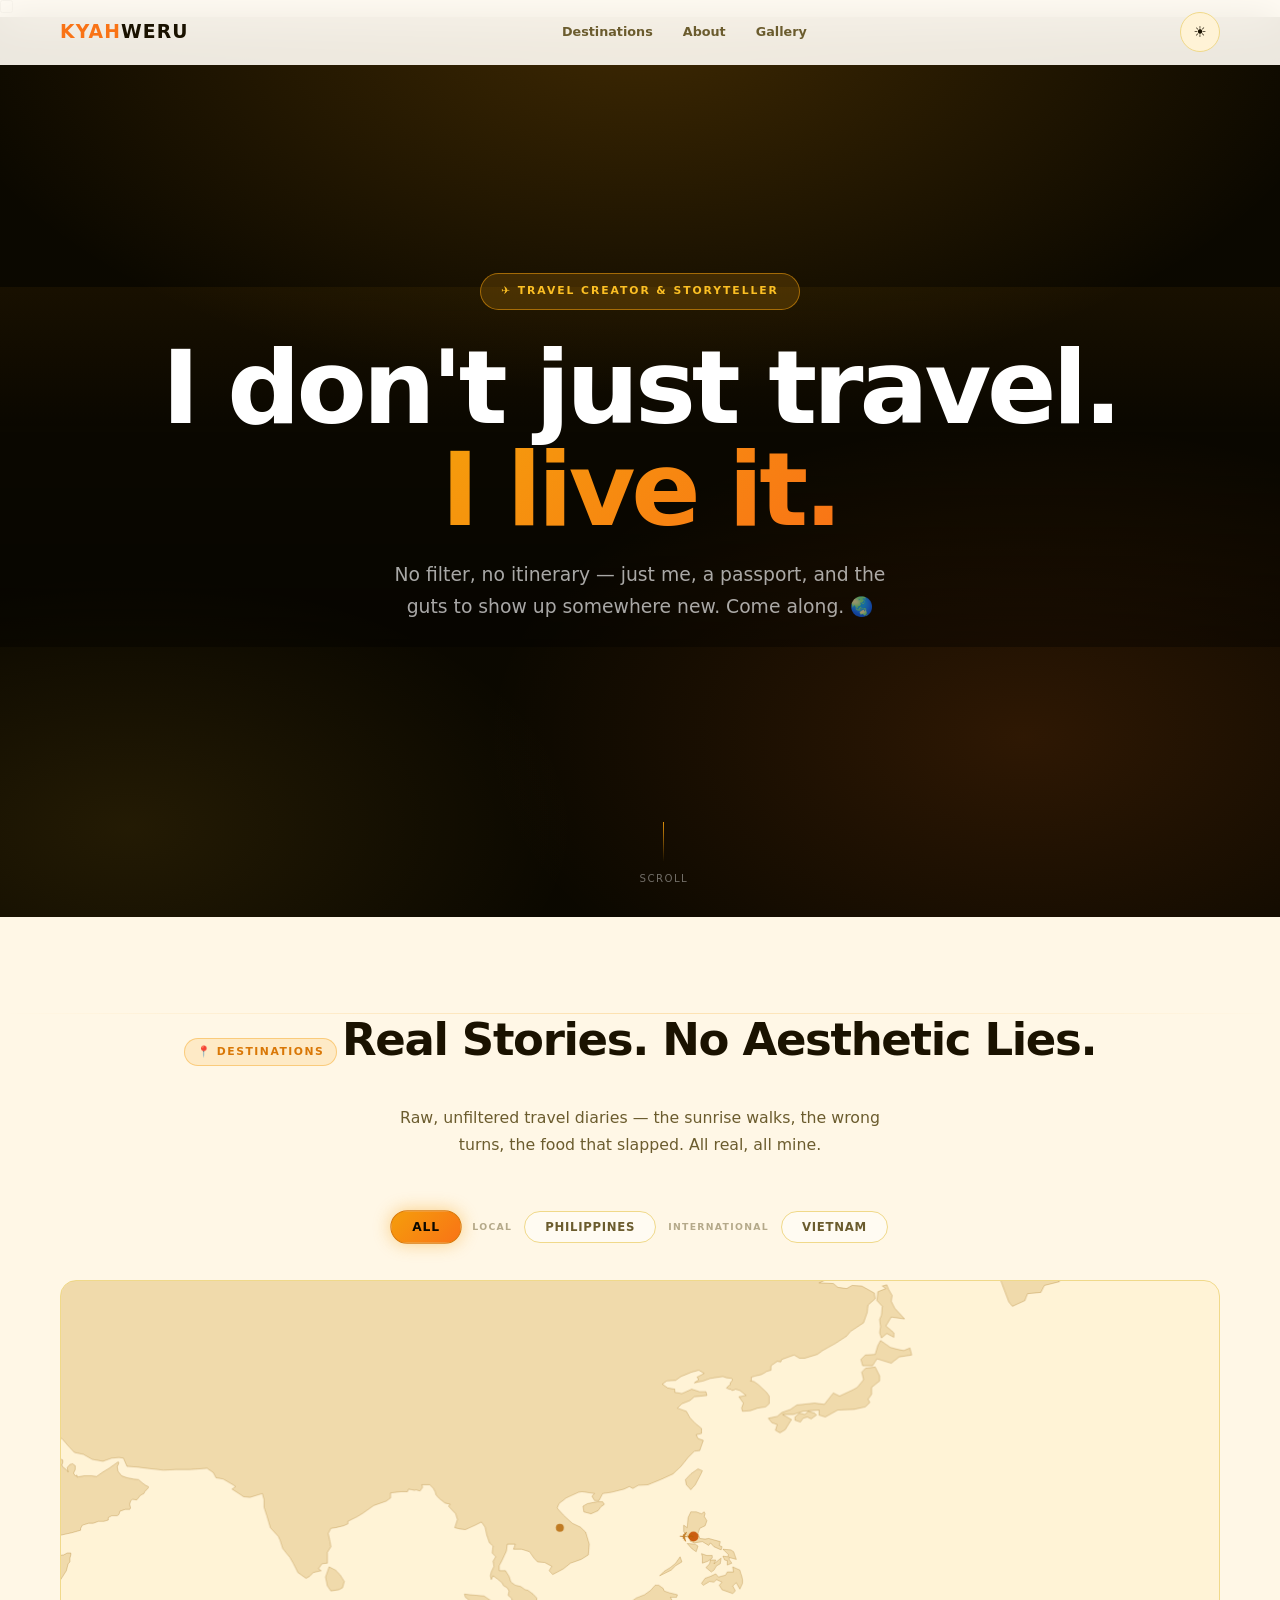
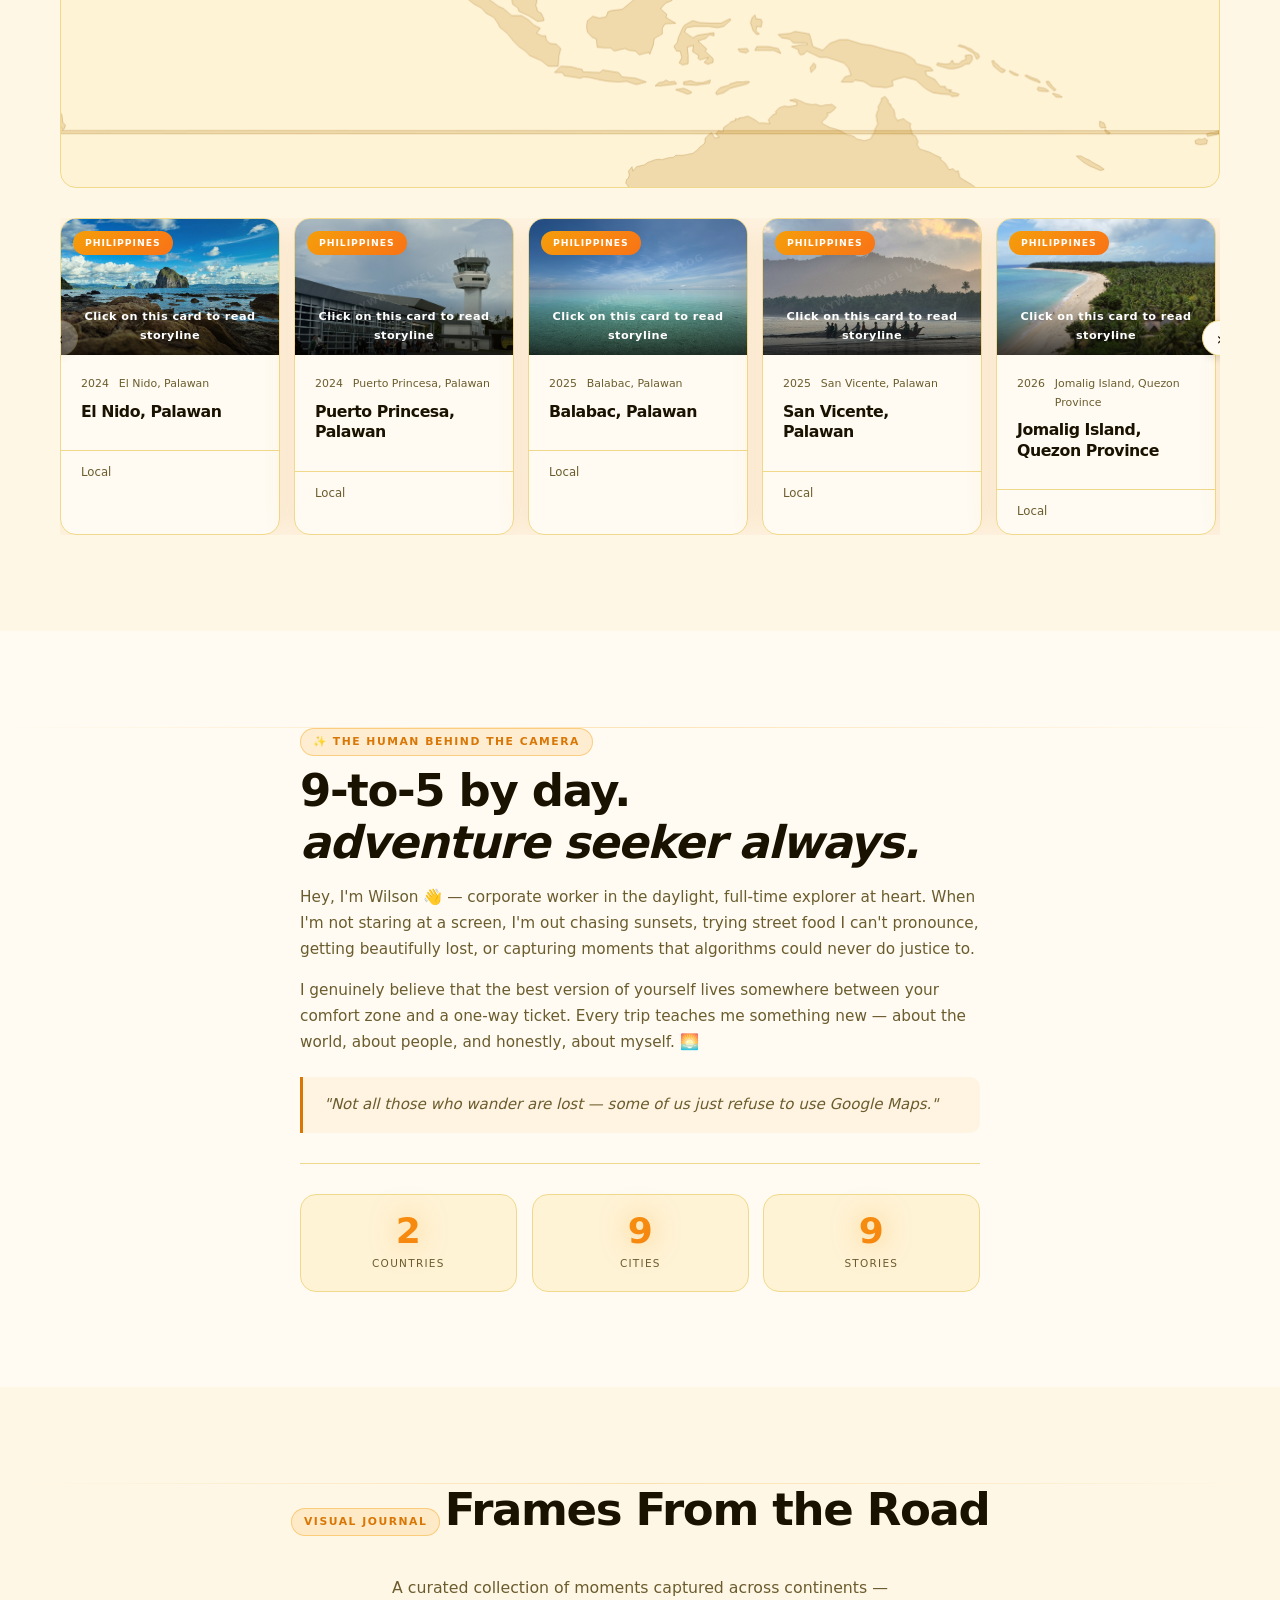
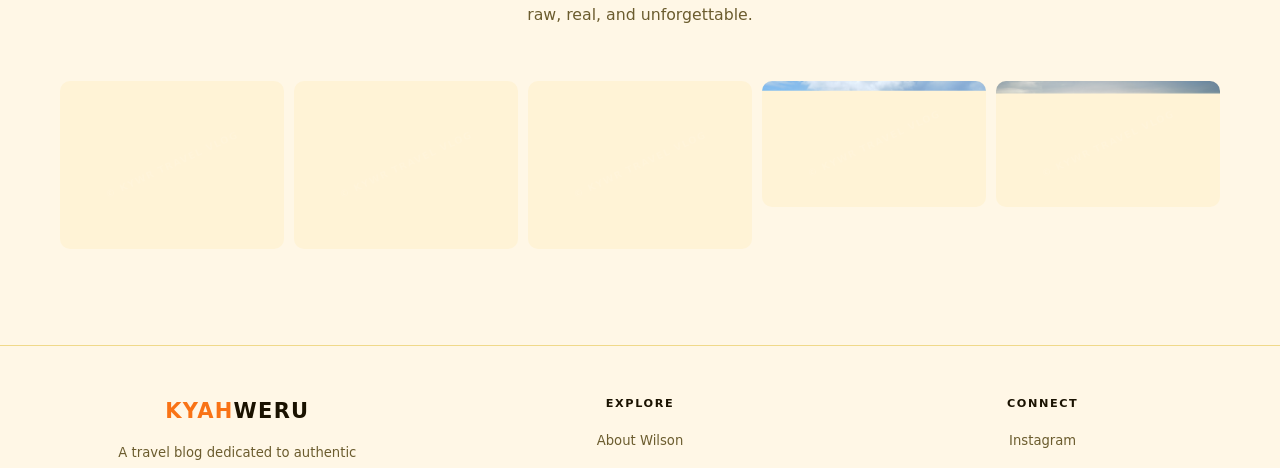
==== commit adb9dee8: "Blog map: fix origin dot to Manila (121E, 14.6N) — was showing Cebu area" ====
--- a/index.html
+++ b/index.html
@@ -402,7 +402,7 @@
        Philippines is the fixed origin.
        ADD A NEW COUNTRY: just add one line here matching the countryId used
        in __STORIES_DATA__. The plane will appear automatically.             */
-    var ORIGIN = { id: 'philippines', lon: 122, lat: 12 };
+    var ORIGIN = { id: 'philippines', lon: 121, lat: 14.6 };
     var DEST_COORDS = {
       'vietnam':     { lon: 106, lat: 16 },
       'japan':       { lon: 138, lat: 36 },
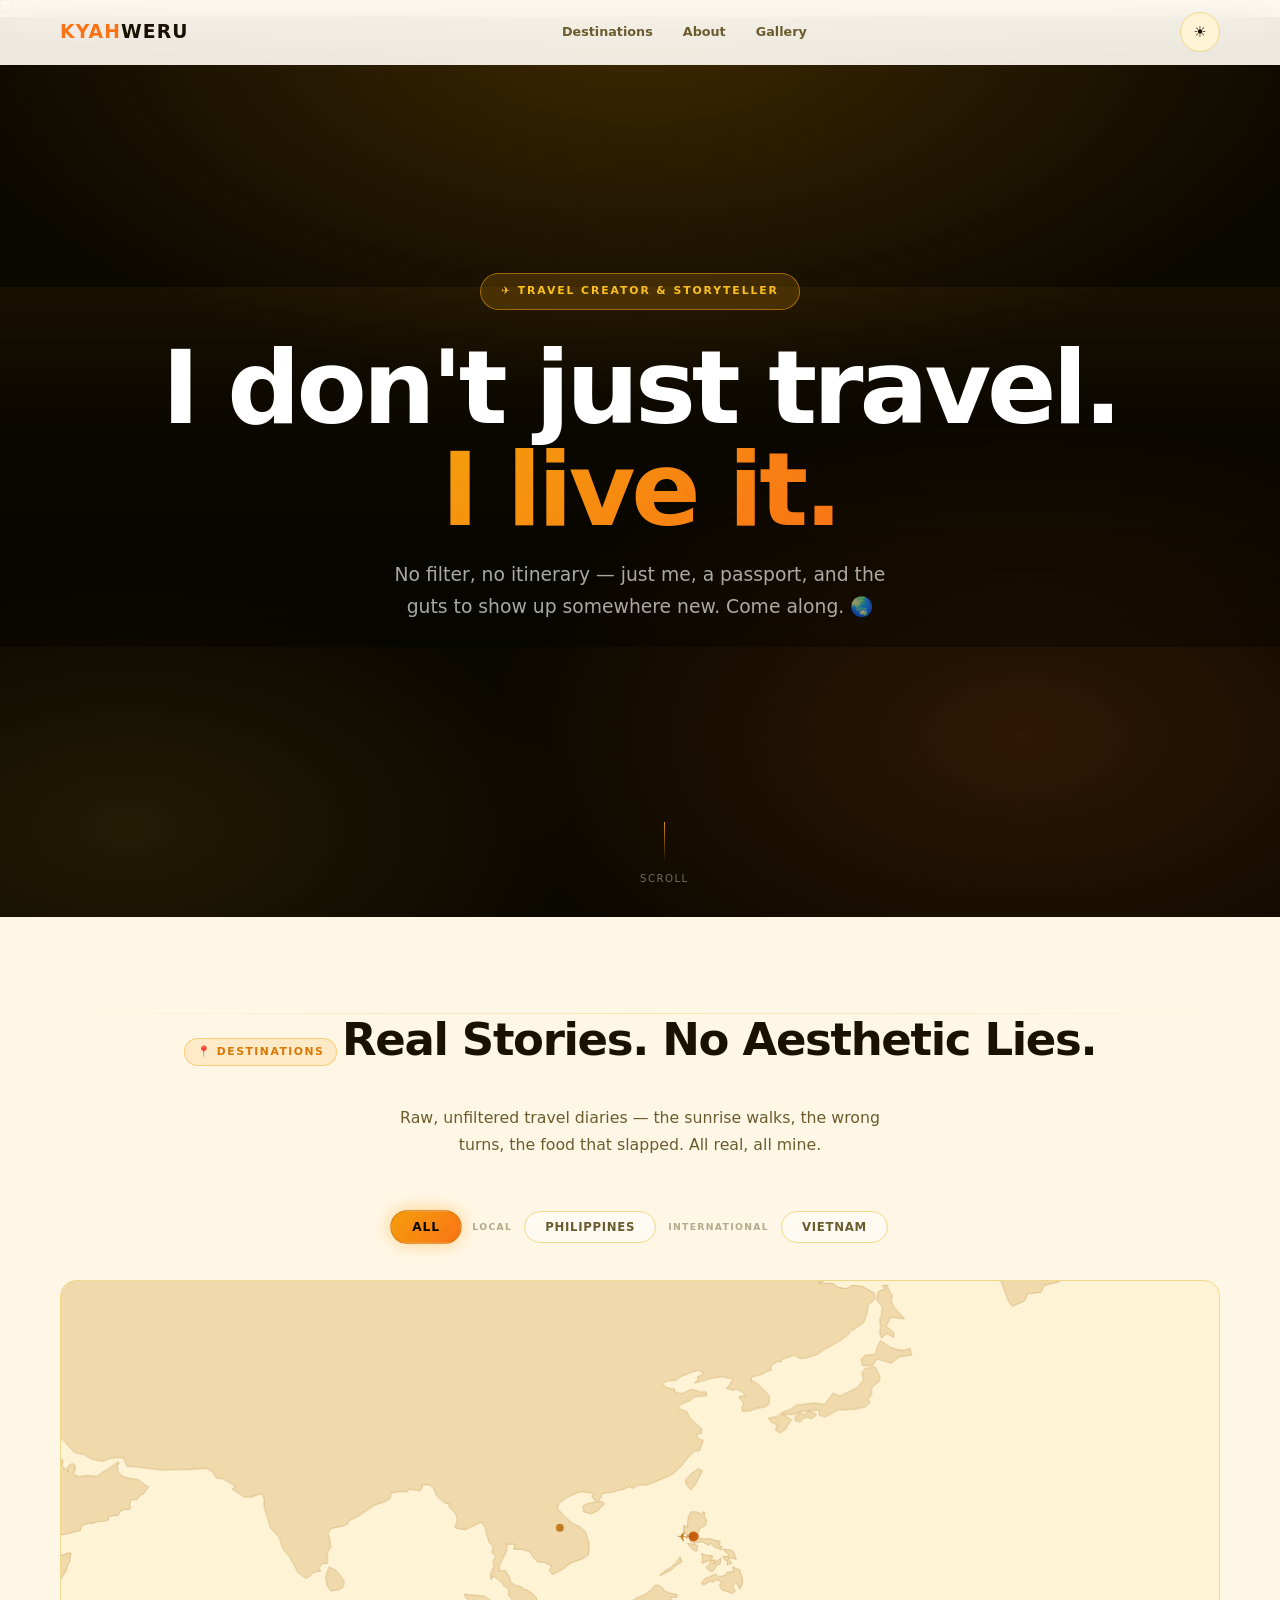
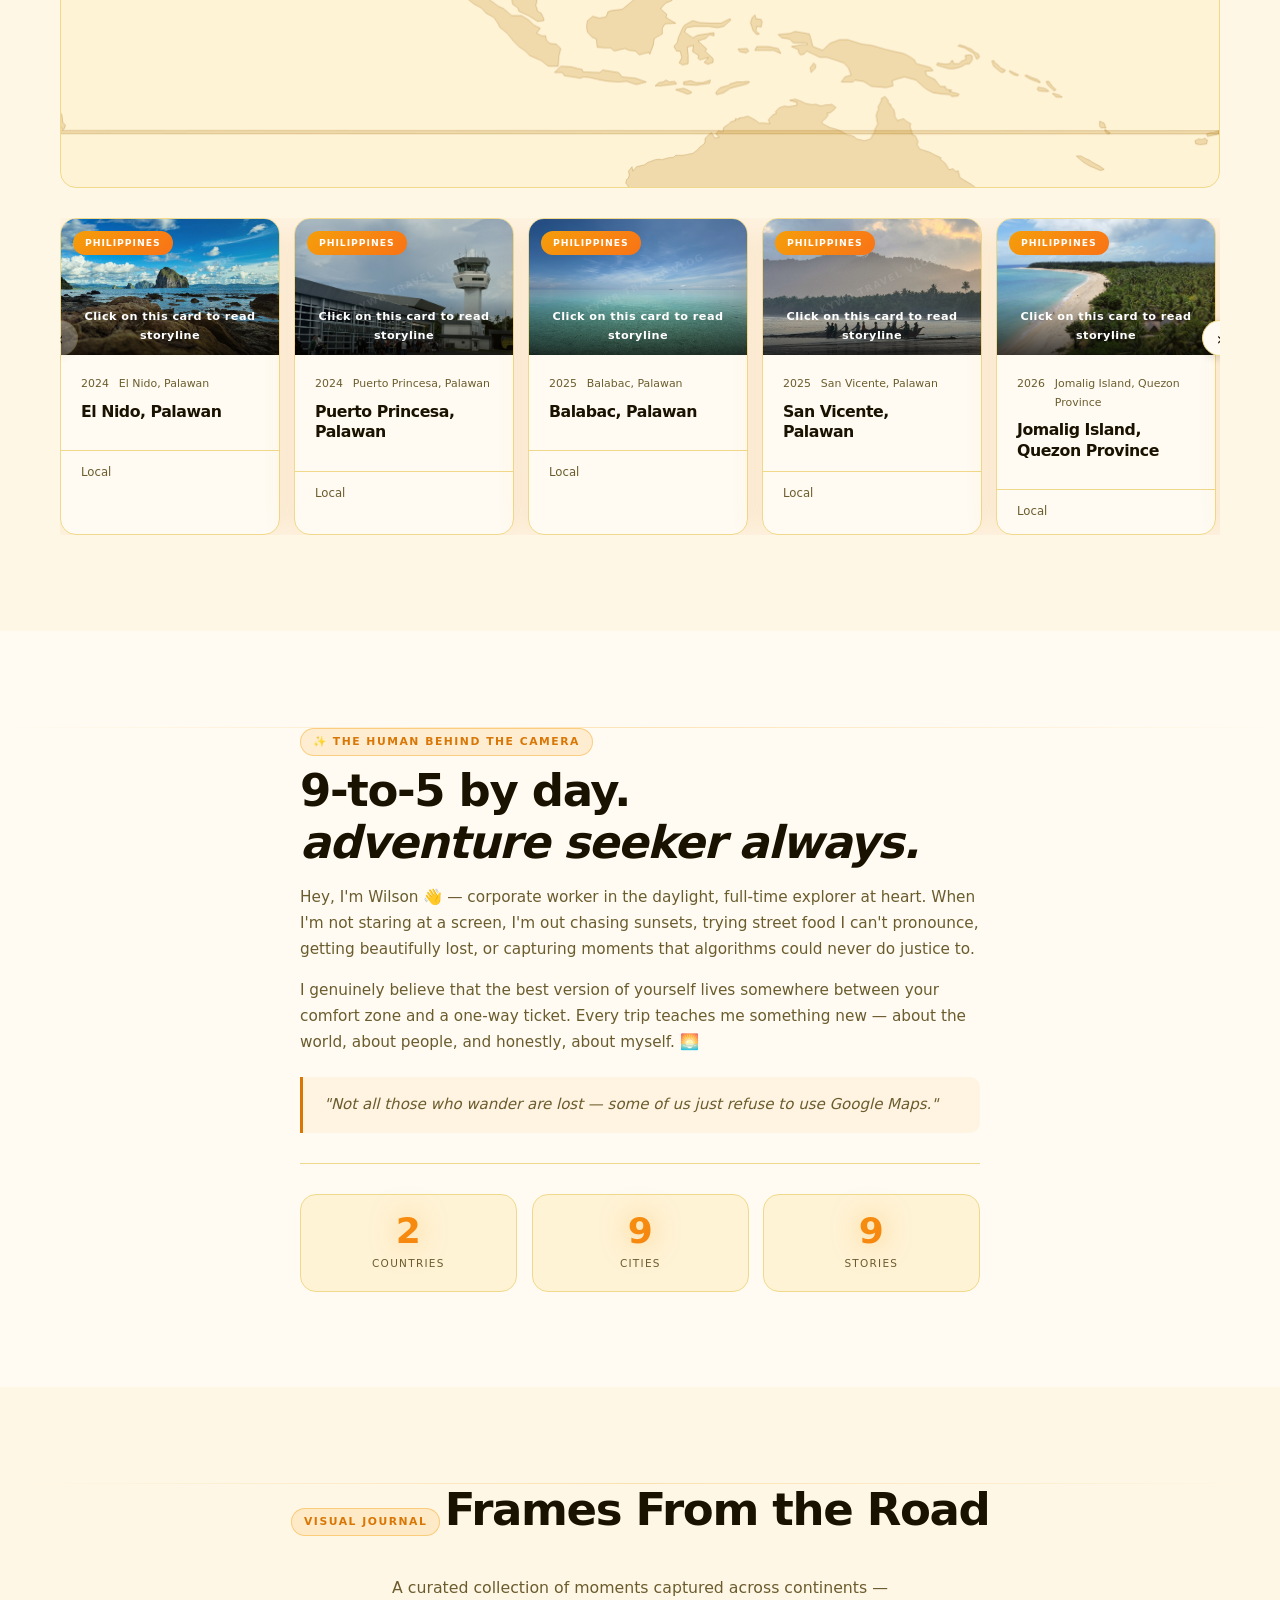
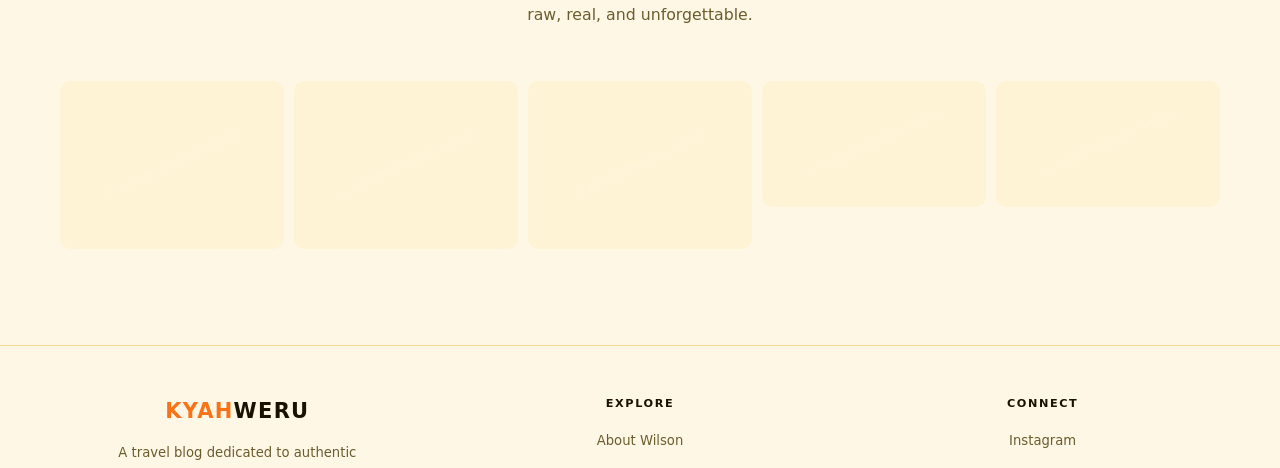
==== commit 738e49c0: "Extract travel vlog page scripts" ====
--- a/index.html
+++ b/index.html
@@ -15,6 +15,7 @@
 <script>window.__STORIES_DATA__={"version":1,"stories":[{"year":"2024","id":"philippines-2024-el-nido-palawan","paragraphs":["El Nido Adventure — Chasing Islands, Caves, and Ocean Wonders","After exploring the hidden side of Palawan, the adventure continued to one of its most iconic destinations — El Nido.","For this trip, we joined Tour Package B, a journey that took us through some of El Nido’s beautiful island landscapes, hidden beaches, and natural wonders. The day was filled with boat rides across the turquoise waters, exploring breathtaking islands, and discovering why El Nido continues to be one of the most loved destinations in the Philippines.","Each stop felt like a scene from a travel documentary — limestone cliffs rising from the sea, crystal-clear waters surrounding the islands, and peaceful moments where you just stop and appreciate how beautiful nature can be.","Beyond the island hopping experience, I also got to try something more adventurous — the El Nido zipline. Flying above the ocean with the island views below was definitely one of those moments that made the trip more memorable. It was a mix of excitement, nervousness, and pure adrenaline.","We also made a quick detour to Lio Beach, a perfect place to slow down after the adventure. Compared to the busy island hopping schedule, Lio gave a different vibe — more relaxed, scenic, and a great spot to just enjoy the beach atmosphere.","El Nido wasn’t just about the famous views you see online. It was about experiencing the adventure behind those photos — the boat rides, the exploration, the little side trips, and the unforgettable moments along the way.","Another chapter of chasing places, creating memories, and discovering more of what Palawan has to offer. 🌊🏝️","El Nido — where every island has a story."],"destination":"El Nido, Palawan","region":"Local","title":"El Nido, Palawan","images":[{"file":"2908578C-EB2E-4F97-98CF-67C0F395562F.JPEG","alt":"El Nido, Palawan - 2908578C-EB2E-4F97-98CF-67C0F395562F"},{"file":"985ABBCE-2535-4D35-854B-2B9D72324FFC.JPEG","alt":"El Nido, Palawan - 985ABBCE-2535-4D35-854B-2B9D72324FFC"},{"file":"B9E37323-E767-43B6-9DD0-271D5958F5BA.JPEG","alt":"El Nido, Palawan - B9E37323-E767-43B6-9DD0-271D5958F5BA"},{"file":"IMG_2248.JPEG","alt":"El Nido, Palawan - IMG_2248"},{"file":"IMG_2269.JPEG","alt":"El Nido, Palawan - IMG_2269"},{"file":"IMG_2283.JPEG","alt":"El Nido, Palawan - IMG_2283"},{"file":"IMG_2284.JPEG","alt":"El Nido, Palawan - IMG_2284"},{"file":"IMG_2344.JPEG","alt":"El Nido, Palawan - IMG_2344"},{"file":"IMG_2352.JPEG","alt":"El Nido, Palawan - IMG_2352"},{"file":"IMG_2357.JPEG","alt":"El Nido, Palawan - IMG_2357"},{"file":"IMG_2403.JPEG","alt":"El Nido, Palawan - IMG_2403"},{"file":"IMG_2409.JPEG","alt":"El Nido, Palawan - IMG_2409"},{"file":"IMG_2416.JPEG","alt":"El Nido, Palawan - IMG_2416"}],"date":"2024","countryLabel":"Philippines","path":"bob-artifacts/Stories/Philippines/2024/El Nido, Palawan","country":"Philippines","countryId":"philippines"},{"year":"2024","id":"philippines-2024-puerto-princesa-palawan","paragraphs":["Puerto Princesa Adventure — The Gateway to Palawan’s Wonders","Before reaching the more famous islands of Palawan, the journey started in Puerto Princesa — the city known as the gateway to the province’s natural treasures.","Unlike the island adventures that followed, Puerto Princesa had a different kind of charm. It was a mix of city life, nature, and quiet coastal moments — a place where you could slow down while still being surrounded by beautiful landscapes.","One of the highlights of the trip was exploring the Puerto Princesa Underground River, one of Palawan’s most iconic destinations. Entering the cave felt like stepping into another world — surrounded by massive rock formations, mysterious chambers, and the sound of nature echoing inside. It was a reminder of how incredible and powerful nature can be.","Beyond the famous attractions, Puerto Princesa was also about enjoying the simple moments — discovering local food, appreciating the peaceful surroundings, and taking in the beauty of Palawan at a slower pace.","This stop became the perfect beginning to a bigger Palawan adventure. A place that prepared the way for the beaches of El Nido and the untouched paradise of Balabac.","Sometimes the journey isn’t only about the final destination — it’s about the places that become part of the story along the way.","Puerto Princesa — where the Palawan adventure begins. 🌴✨"],"destination":"Puerto Princesa, Palawan","region":"Local","title":"Puerto Princesa, Palawan","images":[{"file":"IMG_1549.JPEG","alt":"Puerto Princesa, Palawan - IMG_1549"},{"file":"IMG_1586.JPEG","alt":"Puerto Princesa, Palawan - IMG_1586"},{"file":"IMG_1616.JPEG","alt":"Puerto Princesa, Palawan - IMG_1616"},{"file":"IMG_1654.JPEG","alt":"Puerto Princesa, Palawan - IMG_1654"},{"file":"IMG_1669.JPEG","alt":"Puerto Princesa, Palawan - IMG_1669"},{"file":"IMG_1681.JPEG","alt":"Puerto Princesa, Palawan - IMG_1681"},{"file":"IMG_1684.JPEG","alt":"Puerto Princesa, Palawan - IMG_1684"}],"date":"2024","countryLabel":"Philippines","path":"bob-artifacts/Stories/Philippines/2024/Puerto Princesa, Palawan","country":"Philippines","countryId":"philippines"},{"year":"2025","id":"philippines-2025-balabac-palawan","paragraphs":["Balabac Adventure — A Journey to Palawan’s Hidden Paradise","Some places don’t feel real until you finally see them — and Balabac was one of those places.","Far from the usual tourist spots of Palawan, this adventure was a journey into the untouched side of the island. After a long trip to the southernmost part of Palawan, I finally reached a paradise known for its crystal-clear waters, powdery white sandbars, and islands that look like they came straight out of a postcard.","The days were spent island hopping from one hidden gem to another — chasing turquoise waters, walking on endless sandbars, and discovering beaches that felt almost untouched by time. Every stop had its own story: from swimming in clear blue waters, seeing marine life beneath the surface, to simply sitting by the shore and appreciating how beautiful and quiet nature can be.","But Balabac wasn’t just about the breathtaking views. It was about the journey itself — the early morning boat rides, the unpredictable waves, the simple island life, and the feeling of being somewhere far away from the usual rush of the city.","There were moments when the adventure became challenging — the long hours on the road, the tiredness after exploring multiple islands, and the lack of comfort compared to typical vacations. But those little struggles made the experience more memorable.","Standing on those sandbars, surrounded by endless ocean, I realized why Balabac is often called one of Palawan’s last frontiers. It wasn’t just a destination to visit — it was an adventure to experience.","A reminder that sometimes the best places are the ones that require a little more effort to reach. 🌊🏝️","Balabac — remote, raw, and unforgettable."],"destination":"Balabac, Palawan","region":"Local","title":"Balabac, Palawan","images":[{"file":"IMG_0690.JPEG","alt":"Balabac, Palawan - IMG_0690"},{"file":"IMG_0691.JPEG","alt":"Balabac, Palawan - IMG_0691"},{"file":"IMG_0703.JPEG","alt":"Balabac, Palawan - IMG_0703"},{"file":"IMG_0708.JPEG","alt":"Balabac, Palawan - IMG_0708"},{"file":"IMG_0735.JPEG","alt":"Balabac, Palawan - IMG_0735"},{"file":"IMG_0812.JPEG","alt":"Balabac, Palawan - IMG_0812"},{"file":"IMG_0829.JPEG","alt":"Balabac, Palawan - IMG_0829"},{"file":"IMG_0850.JPEG","alt":"Balabac, Palawan - IMG_0850"},{"file":"IMG_0854.JPEG","alt":"Balabac, Palawan - IMG_0854"},{"file":"IMG_0869.JPEG","alt":"Balabac, Palawan - IMG_0869"},{"file":"IMG_1021.JPEG","alt":"Balabac, Palawan - IMG_1021"},{"file":"IMG_1057.JPEG","alt":"Balabac, Palawan - IMG_1057"},{"file":"IMG_1062.JPEG","alt":"Balabac, Palawan - IMG_1062"},{"file":"IMG_1112.JPEG","alt":"Balabac, Palawan - IMG_1112"}],"date":"2025","countryLabel":"Philippines","path":"bob-artifacts/Stories/Philippines/2025/Balabac, Palawan","country":"Philippines","countryId":"philippines"},{"year":"2025","id":"philippines-2025-san-vicente-palawan","paragraphs":["This was taken last February 2025, when I visited this place to celebrate my friend’s birthday. After an hour-long van ride from Puerto Princesa, we finally arrived at this hidden gem tucked away in Palawan. The journey itself already felt like part of the adventure — passing through quiet roads and scenic views before reaching a place that I could truly call a secret paradise. It felt raw, peaceful, and full of untouched potential, like a place waiting to be discovered by more travelers.","The yellow-glazed photo was captured during our sunrise walk along Ursula’s Long Beach. The entire shoreline was painted with warm golden tones as the sun slowly rose, filling the morning sky with beautiful shades of orange and yellow. Standing there with the calm waves, fresh breeze, and that breathtaking sunrise in front of us, I already knew it was going to be an amazing day.","One of the most memorable moments was getting the chance to join the local fishermen along the coast as they pulled their fishing nets back to shore early in the morning. Watching their teamwork and experiencing a small part of their daily routine made the trip even more special. After helping out, we were rewarded with a kind gesture — they gave us a discount on a few kilograms of freshly caught fish from their morning haul. We happily told them, “We’re buying this for our lunch,” and ended up enjoying the freshest seafood we could ask for, straight from the ocean to our table.","It wasn’t just a trip to a beautiful place; it was an experience filled with simple moments, local stories, and a deeper appreciation for the people and places that make every adventure memorable."],"destination":"San Vicente, Palawan","region":"Local","title":"San Vicente, Palawan","images":[{"file":"WhatsApp Image 2026-06-27 at 12.59.09 AM (1).jpeg","alt":"San Vicente, Palawan - WhatsApp Image 2026-06-27 at 12.59.09 AM (1)"},{"file":"WhatsApp Image 2026-06-27 at 12.59.09 AM (2).jpeg","alt":"San Vicente, Palawan - WhatsApp Image 2026-06-27 at 12.59.09 AM (2)"},{"file":"WhatsApp Image 2026-06-27 at 12.59.09 AM.jpeg","alt":"San Vicente, Palawan - WhatsApp Image 2026-06-27 at 12.59.09 AM"},{"file":"WhatsApp Image 2026-06-27 at 12.59.10 AM (1).jpeg","alt":"San Vicente, Palawan - WhatsApp Image 2026-06-27 at 12.59.10 AM (1)"},{"file":"WhatsApp Image 2026-06-27 at 12.59.10 AM (2).jpeg","alt":"San Vicente, Palawan - WhatsApp Image 2026-06-27 at 12.59.10 AM (2)"},{"file":"WhatsApp Image 2026-06-27 at 12.59.10 AM.jpeg","alt":"San Vicente, Palawan - WhatsApp Image 2026-06-27 at 12.59.10 AM"}],"date":"2025","countryLabel":"Philippines","path":"bob-artifacts/Stories/Philippines/2025/San Vicente, Palawan","country":"Philippines","countryId":"philippines"},{"year":"2026","id":"philippines-2026-jomalig-island-quezon-province","paragraphs":["Jomalig Island Adventure — Finding Peace in a Hidden Island Escape","Some destinations stay with you not because of the activities you do, but because of the feeling they give you. Jomalig Island was one of those places.","I’ve been fortunate enough to visit Jomalig multiple times during the summer season — April 2023, April 2024, and April 2026 — and every visit reminded me why I keep coming back.","Our stay was at Balwarte Resort, a simple island accommodation that became our home while exploring Jomalig. But more than the beaches or the scenery, what truly stood out was the peace and calmness that the island offered.","Life in Jomalig moves differently. Away from the noise and rush of the city, the days felt slower and lighter. The quiet mornings, the fresh sea breeze, the simple island lifestyle, and the feeling of being disconnected from everything made every visit special.","Of course, one of the places we always find ourselves returning to is Salibungot Beach. Just a few minutes walk or around a 10-minute ride from the resort, it became our usual spot to end the day. Watching the sunset there was never about it being the “main attraction” — it was about the peaceful moment of sitting by the shore, appreciating the view, and enjoying the calmness of the island.","Jomalig reminded me that adventures don’t always have to be about chasing the next big thrill. Sometimes, the best experiences come from slowing down, embracing simplicity, and finding a place where you can just be present.","A place I’ve visited before, but somehow still feels like a new escape every time.","Jomalig Island — a quiet paradise where the real adventure is finding peace. 🌅🏝️"],"destination":"Jomalig Island, Quezon Province","region":"Local","title":"Jomalig Island, Quezon Province","images":[{"file":"dji_fly_20240407_002406_11_1712463889919_photo_optimized.JPEG","alt":"Jomalig Island, Quezon Province - dji_fly_20240407_002406_11_1712463889919_photo_optimized"},{"file":"dji_fly_20240408_055942_48_1712570399756_photo_optimized.JPEG","alt":"Jomalig Island, Quezon Province - dji_fly_20240408_055942_48_1712570399756_photo_optimized"},{"file":"IMG_0429.JPEG","alt":"Jomalig Island, Quezon Province - IMG_0429"},{"file":"IMG_0438.JPEG","alt":"Jomalig Island, Quezon Province - IMG_0438"},{"file":"IMG_0487.JPEG","alt":"Jomalig Island, Quezon Province - IMG_0487"},{"file":"IMG_5914.JPEG","alt":"Jomalig Island, Quezon Province - IMG_5914"},{"file":"IMG_8548.JPEG","alt":"Jomalig Island, Quezon Province - IMG_8548"},{"file":"IMG_8624.JPEG","alt":"Jomalig Island, Quezon Province - IMG_8624"},{"file":"IMG_8627.JPEG","alt":"Jomalig Island, Quezon Province - IMG_8627"},{"file":"IMG_8816.JPEG","alt":"Jomalig Island, Quezon Province - IMG_8816"},{"file":"IMG_8850.JPEG","alt":"Jomalig Island, Quezon Province - IMG_8850"},{"file":"IMG_8854.JPEG","alt":"Jomalig Island, Quezon Province - IMG_8854"},{"file":"IMG_8858.JPEG","alt":"Jomalig Island, Quezon Province - IMG_8858"},{"file":"IMG_8867.JPEG","alt":"Jomalig Island, Quezon Province - IMG_8867"},{"file":"IMG_8877.JPEG","alt":"Jomalig Island, Quezon Province - IMG_8877"}],"date":"2026","countryLabel":"Philippines","path":"bob-artifacts/Stories/Philippines/2026/Jomalig Island, Quezon Province","country":"Philippines","countryId":"philippines"},{"year":"2024","id":"vietnam-2024-ha-long-bay","paragraphs":["Ha Long Bay: A Day Lost Between Limestone Giants","I joined a joiner tour to explore one of Vietnam’s most iconic destinations — Ha Long Bay. At first, I wasn’t sure what to expect traveling with a group of strangers, but sometimes the best adventures come from stepping outside your comfort zone.","Early in the morning, I was picked up from Hanoi and started the journey toward the coast. The ride itself became part of the experience — watching the busy city slowly turn into quiet countryside landscapes, passing through local towns and seeing a different side of Vietnam beyond the usual tourist spots.","Upon arriving at Ha Long Bay, the scenery instantly felt unreal. The emerald waters, towering limestone karsts, and misty islands looked like something straight out of a painting. Being on the cruise, surrounded by people from different places and backgrounds, made the whole experience even more memorable. A simple joiner tour turned into a small community of travelers sharing stories, taking photos, and enjoying the same view together.","We explored caves carved by nature, cruised between the massive rock formations, and enjoyed the calmness of the bay. Every turn of the boat revealed another breathtaking view — another reminder of how powerful and beautiful nature can be.","What made the trip special wasn’t just the destination, but the journey itself. I came as a solo traveler joining a group of strangers, but I left with memories of a place that felt timeless and moments shared with people I might never have met otherwise.","Ha Long Bay wasn’t just a stop on my itinerary — it was a reminder that sometimes the best adventures happen when you simply say yes and go."],"destination":"Ha Long Bay","region":"International","title":"Ha Long Bay","images":[{"file":"IMG_6878.JPEG","alt":"Ha Long Bay - IMG_6878"},{"file":"IMG_6881.JPEG","alt":"Ha Long Bay - IMG_6881"},{"file":"IMG_6905.JPEG","alt":"Ha Long Bay - IMG_6905"},{"file":"IMG_6911.JPEG","alt":"Ha Long Bay - IMG_6911"}],"date":"2024","countryLabel":"Vietnam","path":"bob-artifacts/Stories/Vietnam/2024/Ha Long Bay","country":"Vietnam","countryId":"vietnam"},{"year":"2024","id":"vietnam-2024-hanoi","paragraphs":["Hanoi, Vietnam - Getting Lost in the Heart of the City","Hanoi was never about checking off a list of tourist spots for me. It was about slowing down, walking without a plan, and letting the city reveal itself one street at a time.","I spent my days wandering around the Old Quarter, where every corner felt alive — from the endless sound of motorbikes passing by, small local shops hidden in narrow alleys, to street vendors preparing food right in front of you. The city had this beautiful chaos that somehow felt comforting.","One of my favorite parts of Hanoi was discovering its food culture. I went on a little food adventure — trying different egg coffees, searching for the perfect Bahn Mi, and walking around to find that unforgettable bowl of Phở that captures the true taste of Vietnam.","There was something special about sitting in a small café, holding a cup of Vietnamese coffee, watching locals go about their day. Simple moments, but the kind of memories that make traveling worth it.","Hanoi reminded me that sometimes the best way to experience a place is not through an itinerary, but by getting lost — following random streets, trying local flavors, and collecting stories along the way.","A few days in Hanoi, but a lifetime of memories.✨"],"destination":"Hanoi","region":"International","title":"Hanoi","images":[{"file":"IMG_6826.JPEG","alt":"Hanoi - IMG_6826"},{"file":"IMG_6829.JPEG","alt":"Hanoi - IMG_6829"},{"file":"IMG_6843.JPEG","alt":"Hanoi - IMG_6843"},{"file":"IMG_7190.JPEG","alt":"Hanoi - IMG_7190"},{"file":"IMG_7193.JPEG","alt":"Hanoi - IMG_7193"},{"file":"IMG_7195.JPEG","alt":"Hanoi - IMG_7195"},{"file":"IMG_7197.JPEG","alt":"Hanoi - IMG_7197"},{"file":"IMG_7213.JPEG","alt":"Hanoi - IMG_7213"},{"file":"IMG_7239.JPEG","alt":"Hanoi - IMG_7239"}],"date":"2024","countryLabel":"Vietnam","path":"bob-artifacts/Stories/Vietnam/2024/Hanoi","country":"Vietnam","countryId":"vietnam"},{"year":"2024","id":"vietnam-2024-ninh-binh","paragraphs":["Ninh Binh, Vietnam - A Day Where Nature Felt Like a Movie Scene","Ninh Binh was one of those places where I came in with expectations, but still ended up being amazed.","I joined a group tour to explore some of the most iconic spots in the area — starting with the ancient capital of Hoa Lu, cruising through the breathtaking landscapes of Trang An, and ending the day with the famous climb at Mua Cave.","Among everything we visited, Trang An Complex became the highlight of the trip. Gliding through the calm waters surrounded by towering limestone mountains, hidden caves, and untouched greenery felt like entering another world. It was peaceful, cinematic, and honestly one of those moments where you just stop and appreciate how beautiful nature can be.","But of course, the adventure wasn’t complete without the Mua Cave hike. 😂","The climb was challenging, especially under the heat, but reaching the top made every step worth it. Standing above Ninh Binh with the panoramic view of endless mountains and rice fields gave me that feeling I always chase when traveling — that mix of exhaustion, excitement, and “I actually made it here.”","Tired legs, sweaty shirt, but a happy heart.","Ninh Binh reminded me that sometimes the best travel memories come from the moments that test you a little — the climbs, the long walks, and the adventures that leave you tired but fulfilled.","Another story added to the journey."],"destination":"Ninh Binh","region":"International","title":"Ninh Binh","images":[{"file":"IMG_7241.JPEG","alt":"Ninh Binh - IMG_7241"},{"file":"IMG_7257.JPEG","alt":"Ninh Binh - IMG_7257"},{"file":"IMG_7275.JPEG","alt":"Ninh Binh - IMG_7275"},{"file":"IMG_7276.JPEG","alt":"Ninh Binh - IMG_7276"},{"file":"IMG_7293.JPEG","alt":"Ninh Binh - IMG_7293"},{"file":"IMG_7327.JPEG","alt":"Ninh Binh - IMG_7327"},{"file":"IMG_7331.JPEG","alt":"Ninh Binh - IMG_7331"},{"file":"IMG_7335.JPEG","alt":"Ninh Binh - IMG_7335"},{"file":"IMG_7339.JPEG","alt":"Ninh Binh - IMG_7339"},{"file":"IMG_7347.JPEG","alt":"Ninh Binh - IMG_7347"},{"file":"IMG_7363.JPEG","alt":"Ninh Binh - IMG_7363"},{"file":"IMG_7373.JPEG","alt":"Ninh Binh - IMG_7373"},{"file":"IMG_7378.JPEG","alt":"Ninh Binh - IMG_7378"},{"file":"IMG_7402.JPEG","alt":"Ninh Binh - IMG_7402"},{"file":"IMG_7488.JPEG","alt":"Ninh Binh - IMG_7488"},{"file":"IMG_7505.JPEG","alt":"Ninh Binh - IMG_7505"}],"date":"2024","countryLabel":"Vietnam","path":"bob-artifacts/Stories/Vietnam/2024/Ninh Binh","country":"Vietnam","countryId":"vietnam"},{"year":"2024","id":"vietnam-2024-sapa","paragraphs":["Sapa, Vietnam — Where the Mountains Whisper Stories","Sapa was one of those places that felt like stepping into a different world. Unlike the usual guided tours, I decided to explore it through a DIY adventure, giving myself the freedom to follow the roads, discover hidden corners, and experience the town at my own pace.","Surrounded by towering mountains, endless rice terraces, and the cool mist of northern Vietnam, Sapa had a quiet charm that instantly captured me. Every turn along the mountain roads felt like a new postcard — from the traditional villages tucked between valleys to the locals carrying stories and traditions passed down through generations.","One of the highlights of the journey was conquering Fansipan, known as the “Roof of Indochina.” Riding the cable car above the clouds was already an experience on its own, but reaching the peak felt even more rewarding. Standing at the summit, surrounded by fog, wind, and endless mountain views, I understood why this place is considered one of Vietnam’s most breathtaking destinations. It was a moment where the journey mattered just as much as the destination.","The adventure continued in the villages, where I explored the culture and landscapes of Sapa. I also tried the Mong Village Alpine Coaster, adding a fun and unexpected twist to the mountain experience. Racing down the slopes while surrounded by the scenery of Sapa was the perfect mix of adrenaline and appreciation for the beauty around me.","Sapa reminded me that traveling is not always about following an itinerary — sometimes the best memories come from simply wandering, getting a little lost, and letting the place reveal itself. A DIY trip, a mountain peak, a cultural encounter, and a story I’ll carry with me from Vietnam’s beautiful highlands."],"destination":"Sapa","region":"International","title":"Sapa","images":[{"file":"IMG_20241105_0006.JPEG","alt":"Sapa - IMG_20241105_0006"},{"file":"IMG_20241105_0009.JPEG","alt":"Sapa - IMG_20241105_0009"},{"file":"IMG_20241105_0024.JPEG","alt":"Sapa - IMG_20241105_0024"},{"file":"IMG_6047.JPEG","alt":"Sapa - IMG_6047"},{"file":"IMG_6134.JPEG","alt":"Sapa - IMG_6134"},{"file":"IMG_6247.JPEG","alt":"Sapa - IMG_6247"},{"file":"IMG_6267.JPEG","alt":"Sapa - IMG_6267"},{"file":"IMG_6523.JPEG","alt":"Sapa - IMG_6523"},{"file":"IMG_6562.JPEG","alt":"Sapa - IMG_6562"}],"date":"2024","countryLabel":"Vietnam","path":"bob-artifacts/Stories/Vietnam/2024/Sapa","country":"Vietnam","countryId":"vietnam"}]};</script>
 <script>window.__GALLERY_DATA__={"version":1,"categories":[{"label":"All Photos","folders":[{"path":".","name":"Gallery","photos":[{"caption":"2908578C-EB2E-4F97-98CF-67C0F395562F","alt":"Gallery - 2908578C-EB2E-4F97-98CF-67C0F395562F","file":"2908578C-EB2E-4F97-98CF-67C0F395562F.JPEG"},{"caption":"985ABBCE-2535-4D35-854B-2B9D72324FFC","alt":"Gallery - 985ABBCE-2535-4D35-854B-2B9D72324FFC","file":"985ABBCE-2535-4D35-854B-2B9D72324FFC.JPEG"},{"caption":"B9E37323-E767-43B6-9DD0-271D5958F5BA","alt":"Gallery - B9E37323-E767-43B6-9DD0-271D5958F5BA","file":"B9E37323-E767-43B6-9DD0-271D5958F5BA.JPEG"},{"caption":"dji_fly_20240407_002406_11_1712463889919_photo_optimized","alt":"Gallery - dji_fly_20240407_002406_11_1712463889919_photo_optimized","file":"dji_fly_20240407_002406_11_1712463889919_photo_optimized.JPEG"},{"caption":"dji_fly_20240408_055942_48_1712570399756_photo_optimized","alt":"Gallery - dji_fly_20240408_055942_48_1712570399756_photo_optimized","file":"dji_fly_20240408_055942_48_1712570399756_photo_optimized.JPEG"},{"caption":"IMG_0429","alt":"Gallery - IMG_0429","file":"IMG_0429.JPEG"},{"caption":"IMG_0438","alt":"Gallery - IMG_0438","file":"IMG_0438.JPEG"},{"caption":"IMG_0487","alt":"Gallery - IMG_0487","file":"IMG_0487.JPEG"},{"caption":"IMG_0690","alt":"Gallery - IMG_0690","file":"IMG_0690.JPEG"},{"caption":"IMG_0691","alt":"Gallery - IMG_0691","file":"IMG_0691.JPEG"},{"caption":"IMG_0701","alt":"Gallery - IMG_0701","file":"IMG_0701.JPEG"},{"caption":"IMG_0703","alt":"Gallery - IMG_0703","file":"IMG_0703.JPEG"},{"caption":"IMG_0708","alt":"Gallery - IMG_0708","file":"IMG_0708.JPEG"},{"caption":"IMG_0735","alt":"Gallery - IMG_0735","file":"IMG_0735.JPEG"},{"caption":"IMG_0812","alt":"Gallery - IMG_0812","file":"IMG_0812.JPEG"},{"caption":"IMG_0829","alt":"Gallery - IMG_0829","file":"IMG_0829.JPEG"},{"caption":"IMG_0850","alt":"Gallery - IMG_0850","file":"IMG_0850.JPEG"},{"caption":"IMG_0852","alt":"Gallery - IMG_0852","file":"IMG_0852.JPEG"},{"caption":"IMG_0854","alt":"Gallery - IMG_0854","file":"IMG_0854.JPEG"},{"caption":"IMG_0869","alt":"Gallery - IMG_0869","file":"IMG_0869.JPEG"},{"caption":"IMG_1021","alt":"Gallery - IMG_1021","file":"IMG_1021.JPEG"},{"caption":"IMG_1036","alt":"Gallery - IMG_1036","file":"IMG_1036.JPEG"},{"caption":"IMG_1042","alt":"Gallery - IMG_1042","file":"IMG_1042.JPEG"},{"caption":"IMG_1057","alt":"Gallery - IMG_1057","file":"IMG_1057.JPEG"},{"caption":"IMG_1061","alt":"Gallery - IMG_1061","file":"IMG_1061.JPEG"},{"caption":"IMG_1062","alt":"Gallery - IMG_1062","file":"IMG_1062.JPEG"},{"caption":"IMG_1112","alt":"Gallery - IMG_1112","file":"IMG_1112.JPEG"},{"caption":"IMG_1265","alt":"Gallery - IMG_1265","file":"IMG_1265.JPEG"},{"caption":"IMG_1272","alt":"Gallery - IMG_1272","file":"IMG_1272.JPEG"},{"caption":"IMG_1273","alt":"Gallery - IMG_1273","file":"IMG_1273.JPEG"},{"caption":"IMG_1276","alt":"Gallery - IMG_1276","file":"IMG_1276.JPEG"},{"caption":"IMG_1280","alt":"Gallery - IMG_1280","file":"IMG_1280.JPEG"},{"caption":"IMG_1286","alt":"Gallery - IMG_1286","file":"IMG_1286.JPEG"},{"caption":"IMG_1549","alt":"Gallery - IMG_1549","file":"IMG_1549.JPEG"},{"caption":"IMG_1586","alt":"Gallery - IMG_1586","file":"IMG_1586.JPEG"},{"caption":"IMG_1616","alt":"Gallery - IMG_1616","file":"IMG_1616.JPEG"},{"caption":"IMG_1654","alt":"Gallery - IMG_1654","file":"IMG_1654.JPEG"},{"caption":"IMG_1669","alt":"Gallery - IMG_1669","file":"IMG_1669.JPEG"},{"caption":"IMG_1681","alt":"Gallery - IMG_1681","file":"IMG_1681.JPEG"},{"caption":"IMG_1684","alt":"Gallery - IMG_1684","file":"IMG_1684.JPEG"},{"caption":"IMG_20241105_0006","alt":"Gallery - IMG_20241105_0006","file":"IMG_20241105_0006.JPEG"},{"caption":"IMG_20241105_0009","alt":"Gallery - IMG_20241105_0009","file":"IMG_20241105_0009.JPEG"},{"caption":"IMG_20241105_0024","alt":"Gallery - IMG_20241105_0024","file":"IMG_20241105_0024.JPEG"},{"caption":"IMG_20241107_0037","alt":"Gallery - IMG_20241107_0037","file":"IMG_20241107_0037.JPEG"},{"caption":"IMG_20241107_0052","alt":"Gallery - IMG_20241107_0052","file":"IMG_20241107_0052.JPEG"},{"caption":"IMG_20241107_0056","alt":"Gallery - IMG_20241107_0056","file":"IMG_20241107_0056.JPEG"},{"caption":"IMG_2248","alt":"Gallery - IMG_2248","file":"IMG_2248.JPEG"},{"caption":"IMG_2269","alt":"Gallery - IMG_2269","file":"IMG_2269.JPEG"},{"caption":"IMG_2283","alt":"Gallery - IMG_2283","file":"IMG_2283.JPEG"},{"caption":"IMG_2284","alt":"Gallery - IMG_2284","file":"IMG_2284.JPEG"},{"caption":"IMG_2344","alt":"Gallery - IMG_2344","file":"IMG_2344.JPEG"},{"caption":"IMG_2352","alt":"Gallery - IMG_2352","file":"IMG_2352.JPEG"},{"caption":"IMG_2357","alt":"Gallery - IMG_2357","file":"IMG_2357.JPEG"},{"caption":"IMG_2403","alt":"Gallery - IMG_2403","file":"IMG_2403.JPEG"},{"caption":"IMG_2409","alt":"Gallery - IMG_2409","file":"IMG_2409.JPEG"},{"caption":"IMG_2416","alt":"Gallery - IMG_2416","file":"IMG_2416.JPEG"},{"caption":"IMG_5914","alt":"Gallery - IMG_5914","file":"IMG_5914.JPEG"},{"caption":"IMG_6047","alt":"Gallery - IMG_6047","file":"IMG_6047.JPEG"},{"caption":"IMG_6134","alt":"Gallery - IMG_6134","file":"IMG_6134.JPEG"},{"caption":"IMG_6247","alt":"Gallery - IMG_6247","file":"IMG_6247.JPEG"},{"caption":"IMG_6523","alt":"Gallery - IMG_6523","file":"IMG_6523.JPEG"},{"caption":"IMG_6562","alt":"Gallery - IMG_6562","file":"IMG_6562.JPEG"},{"caption":"IMG_6826","alt":"Gallery - IMG_6826","file":"IMG_6826.JPEG"},{"caption":"IMG_6829","alt":"Gallery - IMG_6829","file":"IMG_6829.JPEG"},{"caption":"IMG_6843","alt":"Gallery - IMG_6843","file":"IMG_6843.JPEG"},{"caption":"IMG_6878","alt":"Gallery - IMG_6878","file":"IMG_6878.JPEG"},{"caption":"IMG_6881","alt":"Gallery - IMG_6881","file":"IMG_6881.JPEG"},{"caption":"IMG_6905","alt":"Gallery - IMG_6905","file":"IMG_6905.JPEG"},{"caption":"IMG_6911","alt":"Gallery - IMG_6911","file":"IMG_6911.JPEG"},{"caption":"IMG_7190","alt":"Gallery - IMG_7190","file":"IMG_7190.JPEG"},{"caption":"IMG_7193","alt":"Gallery - IMG_7193","file":"IMG_7193.JPEG"},{"caption":"IMG_7195","alt":"Gallery - IMG_7195","file":"IMG_7195.JPEG"},{"caption":"IMG_7197","alt":"Gallery - IMG_7197","file":"IMG_7197.JPEG"},{"caption":"IMG_7213","alt":"Gallery - IMG_7213","file":"IMG_7213.JPEG"},{"caption":"IMG_7239","alt":"Gallery - IMG_7239","file":"IMG_7239.JPEG"},{"caption":"IMG_7241","alt":"Gallery - IMG_7241","file":"IMG_7241.JPEG"},{"caption":"IMG_7257","alt":"Gallery - IMG_7257","file":"IMG_7257.JPEG"},{"caption":"IMG_7275","alt":"Gallery - IMG_7275","file":"IMG_7275.JPEG"},{"caption":"IMG_7276","alt":"Gallery - IMG_7276","file":"IMG_7276.JPEG"},{"caption":"IMG_7293","alt":"Gallery - IMG_7293","file":"IMG_7293.JPEG"},{"caption":"IMG_7327","alt":"Gallery - IMG_7327","file":"IMG_7327.JPEG"},{"caption":"IMG_7331","alt":"Gallery - IMG_7331","file":"IMG_7331.JPEG"},{"caption":"IMG_7335","alt":"Gallery - IMG_7335","file":"IMG_7335.JPEG"},{"caption":"IMG_7339","alt":"Gallery - IMG_7339","file":"IMG_7339.JPEG"},{"caption":"IMG_7347","alt":"Gallery - IMG_7347","file":"IMG_7347.JPEG"},{"caption":"IMG_7363","alt":"Gallery - IMG_7363","file":"IMG_7363.JPEG"},{"caption":"IMG_7373","alt":"Gallery - IMG_7373","file":"IMG_7373.JPEG"},{"caption":"IMG_7378","alt":"Gallery - IMG_7378","file":"IMG_7378.JPEG"},{"caption":"IMG_7402","alt":"Gallery - IMG_7402","file":"IMG_7402.JPEG"},{"caption":"IMG_7488","alt":"Gallery - IMG_7488","file":"IMG_7488.JPEG"},{"caption":"IMG_7505","alt":"Gallery - IMG_7505","file":"IMG_7505.JPEG"},{"caption":"IMG_8548","alt":"Gallery - IMG_8548","file":"IMG_8548.JPEG"},{"caption":"IMG_8624","alt":"Gallery - IMG_8624","file":"IMG_8624.JPEG"},{"caption":"IMG_8627","alt":"Gallery - IMG_8627","file":"IMG_8627.JPEG"},{"caption":"IMG_8816","alt":"Gallery - IMG_8816","file":"IMG_8816.JPEG"},{"caption":"IMG_8850","alt":"Gallery - IMG_8850","file":"IMG_8850.JPEG"},{"caption":"IMG_8854","alt":"Gallery - IMG_8854","file":"IMG_8854.JPEG"},{"caption":"IMG_8858","alt":"Gallery - IMG_8858","file":"IMG_8858.JPEG"},{"caption":"IMG_8867","alt":"Gallery - IMG_8867","file":"IMG_8867.JPEG"},{"caption":"IMG_8877","alt":"Gallery - IMG_8877","file":"IMG_8877.JPEG"}]}],"id":"all-photos"}]};</script>
 <!-- ##MANIFEST## -->
+<script src="lands.js"></script>
 <!-- ===== GOATCOUNTER ANALYTICS ===== -->
 <script data-goatcounter="https://kyahweru.goatcounter.com/count"
         async src="https://gc.zgo.at/count.js"></script>
@@ -181,1073 +182,9 @@
 </footer>
 </div><!-- /#pageWrap -->
 
-<script>
-(function() {
-  'use strict';
-
-  /* ── 1. BLOCK RIGHT-CLICK everywhere ──────────────────────────────── */
-  document.addEventListener('contextmenu', function(e) {
-    e.preventDefault(); e.stopPropagation(); return false;
-  }, true);
-
-  /* ── 2. BLOCK drag-start on images / SVGs ─────────────────────────── */
-  document.addEventListener('dragstart', function(e) {
-    if (e.target.tagName === 'IMG' || e.target.tagName === 'SVG' ||
-        e.target.closest('.blog-card-img') || e.target.closest('.masonry-item')) {
-      e.preventDefault();
-    }
-  }, true);
-
-  /* ── 3. BLOCK keyboard shortcuts ─────────────────────────────────── */
-  document.addEventListener('keydown', function(e) {
-    var k = e.key.toLowerCase(), ctrl = e.ctrlKey || e.metaKey, shift = e.shiftKey;
-    // Ctrl+S / Ctrl+U / Ctrl+P — save, view-source, print
-    if (ctrl && !shift && (k === 's' || k === 'u' || k === 'p')) { e.preventDefault(); e.stopPropagation(); return false; }
-    // F12 — DevTools
-    if (e.key === 'F12') { e.preventDefault(); e.stopPropagation(); showWarning('Unauthorized Access Detected', 'Developer tools are not permitted on this page.'); return false; }
-    // Ctrl+Shift+I / Ctrl+Shift+J / Ctrl+Shift+C — DevTools panels
-    if (ctrl && shift && (k === 'i' || k === 'j' || k === 'c')) { e.preventDefault(); e.stopPropagation(); showWarning('Unauthorized Access Detected', 'Developer tools are not permitted on this page.'); return false; }
-    // PrintScreen
-    if (k === 'printscreen' || k === 'print screen') { e.preventDefault(); showWarning('Screenshot Blocked', 'Screenshots are not permitted on this page.'); flashOverlay(); }
-  }, true);
-
-  /* ── 4. DEVTOOLS SIZE DETECTION — disabled (false positives on mobile) ── */
-  /* outerWidth/outerHeight gap on mobile browsers triggers this incorrectly */
-
-  /* ── 5b. FOCUS / VISIBILITY / SNIP TOOL PROTECTION ─────────────────
-     Blurs the page the instant the window loses focus (window.blur,
-     visibilitychange, mouseleave on <html>) so any OS-level screenshot
-     tool, Snip & Sketch, or screen recorder captures only a blurred frame.
-  ─────────────────────────────────────────────────────────────────── */
-  (function() {
-    var wrap = null;
-    var BLUR  = 'blur(20px)';
-    var CLEAR = '';
-
-    function getWrap() { return wrap || (wrap = document.getElementById('pageWrap')); }
-
-    function obscure() {
-      var w = getWrap(); if (w) w.style.filter = BLUR;
-    }
-    function reveal() {
-      /* Delay unblur so a snip tool can't grab the clear frame on return */
-      setTimeout(function() { var w = getWrap(); if (w) w.style.filter = CLEAR; }, 600);
-    }
-
-    /* Tab hidden / minimised */
-    document.addEventListener('visibilitychange', function() {
-      if (document.hidden) obscure(); else reveal();
-    });
-
-    /* Window loses focus (user clicks elsewhere, opens Snip tool, etc.) */
-    window.addEventListener('blur', obscure);
-    window.addEventListener('focus', reveal);
-
-    /* Mouse leaves the browser viewport */
-    document.documentElement.addEventListener('mouseleave', obscure);
-    document.documentElement.addEventListener('mouseenter', reveal);
-
-    /* Touch: finger lifts and app loses focus */
-    window.addEventListener('pagehide', obscure);
-    window.addEventListener('pageshow', reveal);
-  })();
-
-  /* ── 6. BLOCK touch-hold ─────────────────────────────────────────── */
-  document.addEventListener('DOMContentLoaded', function() {
-    document.querySelectorAll('.blog-card-img, .masonry-item, svg, img').forEach(function(el) {
-      el.addEventListener('touchstart', function(e) { e.preventDefault(); }, { passive: false });
-    });
-  });
-
-  /* ── 7. INTERCEPT download links ─────────────────────────────────── */
-  document.addEventListener('click', function(e) {
-    var a = e.target.closest('a');
-    if (a && (a.hasAttribute('download') || (a.href && a.href.startsWith('blob:')))) {
-      e.preventDefault();
-      showWarning('Download Blocked', 'Downloading content from this page is not permitted.');
-    }
-  }, true);
-
-  /* ── 8. FLASH OVERLAY ────────────────────────────────────────────── */
-  function flashOverlay() {
-    var div = document.createElement('div');
-    div.style.cssText = 'position:fixed;inset:0;background:#fff;z-index:999999;pointer-events:none;opacity:1;transition:opacity 0.15s';
-    document.body.appendChild(div);
-    requestAnimationFrame(function() {
-      setTimeout(function() { div.style.opacity = '0'; setTimeout(function() { div.remove(); }, 200); }, 50);
-    });
-  }
-
-  /* ── 9. SHOW WARNING ─────────────────────────────────────────────── */
-  function showWarning(title, msg) {
-    var w = document.getElementById('sec-warning');
-    w.querySelector('h2').textContent = title;
-    w.querySelector('p').textContent  = msg;
-    w.classList.add('show');
-    document.getElementById('pageWrap').style.filter = 'blur(8px)';
-    setTimeout(function() { w.classList.remove('show'); document.getElementById('pageWrap').style.filter = ''; }, 3500);
-  }
-
-  /* ── 10. DISABLE selection ───────────────────────────────────────── */
-  document.addEventListener('selectstart', function(e) {
-    if (!e.target.closest('input, textarea')) e.preventDefault();
-  });
-
-  /* ── 11. BLOCK copy / cut ────────────────────────────────────────── */
-  document.addEventListener('copy', function(e) { e.preventDefault(); });
-  document.addEventListener('cut',  function(e) { e.preventDefault(); });
-
-  /* ── 12a. HERO SCENE ─────────────────────────────────────────────── */
-  (function() {
-    var scene = document.getElementById('heroScene');
-    if (!scene) return;
-    var sun = document.createElement('div'); sun.className = 'sun-glow'; scene.appendChild(sun);
-    ['mountain m1','mountain m2','mountain m3','mountain m4'].forEach(function(cls) {
-      var el = document.createElement('div'); el.className = cls; scene.appendChild(el);
-    });
-    var hor = document.createElement('div'); hor.className = 'horizon'; scene.appendChild(hor);
-    for (var i = 0; i < 60; i++) {
-      var s = document.createElement('div'); s.className = 'star';
-      var sz = Math.random() * 2.5 + 0.8, isE = Math.random() > 0.55;
-      s.style.cssText = 'width:'+sz+'px;height:'+sz+'px;left:'+(Math.random()*100)+'%;top:'+(Math.random()*65)+'%;animation-delay:'+(Math.random()*4)+'s;animation-duration:'+(2+Math.random()*3)+'s;'+(isE?'background:rgba(245,158,11,'+(0.5+Math.random()*0.5)+')':'background:rgba(255,255,255,'+(0.4+Math.random()*0.6)+')');
-      scene.appendChild(s);
-    }
-    for (var j = 0; j < 18; j++) {
-      var em = document.createElement('div');
-      em.style.cssText = 'position:absolute;width:'+(1+Math.random()*2)+'px;height:'+(1+Math.random()*2)+'px;border-radius:50%;background:rgba(251,191,36,'+(0.3+Math.random()*0.7)+');left:'+(Math.random()*100)+'%;bottom:'+(Math.random()*40)+'%;animation:emberFloat '+(4+Math.random()*6)+'s '+(Math.random()*4)+'s ease-in-out infinite';
-      scene.appendChild(em);
-    }
-    if (!document.getElementById('emberFloatStyle')) {
-      var st = document.createElement('style'); st.id = 'emberFloatStyle';
-      st.textContent = '@keyframes emberFloat{0%{transform:translateY(0) scale(1);opacity:0.7}50%{transform:translateY(-40px) scale(1.3);opacity:1}100%{transform:translateY(-80px) scale(0.6);opacity:0}}';
-      document.head.appendChild(st);
-    }
-  })();
-
-  /* ── 12b. SECTION HEADING UNDERLINE ─────────────────────────────── */
-  (function() {
-    if (!window.IntersectionObserver) return;
-    var obs = new IntersectionObserver(function(entries) {
-      entries.forEach(function(en) { if (en.isIntersecting) { en.target.querySelector('h2') && en.target.querySelector('h2').classList.add('in-view'); } });
-    }, { threshold: 0.3 });
-    document.querySelectorAll('.section-header').forEach(function(el) { obs.observe(el); });
-  })();
-
-  /* ── SHARED: carousel initialiser ───────────────────────────────── */
-  function initCarouselOn(container) {
-    var track = container.querySelector('.sv-carousel-track');
-    var dotsEl = container.querySelector('.sv-carousel-dots');
-    var prevBtn = container.querySelector('.sv-carousel-btn.prev');
-    var nextBtn = container.querySelector('.sv-carousel-btn.next');
-    if (!track) return;
-    var imgs = track.querySelectorAll('img'), n = imgs.length, cur = 0, timer;
-    if (dotsEl) {
-      dotsEl.innerHTML = '';
-      Array.prototype.forEach.call(imgs, function(_, i) {
-        var d = document.createElement('button');
-        d.className = 'sv-dot' + (i === 0 ? ' active' : '');
-        d.setAttribute('aria-label', 'Photo ' + (i + 1));
-        d.addEventListener('click', function(e) { e.stopPropagation(); stopAuto(); goTo(i); startAuto(); });
-        dotsEl.appendChild(d);
-      });
-    }
-    function goTo(idx) {
-      cur = (idx + n) % n;
-      track.style.transform = 'translateX(-' + (cur * 100) + '%)';
-      if (dotsEl) Array.prototype.forEach.call(dotsEl.querySelectorAll('.sv-dot'), function(d, i) { d.classList.toggle('active', i === cur); });
-    }
-    function startAuto() { timer = setInterval(function() { goTo(cur + 1); }, 3200); }
-    function stopAuto()  { clearInterval(timer); }
-    if (prevBtn) prevBtn.addEventListener('click', function(e) { e.stopPropagation(); stopAuto(); goTo(cur - 1); startAuto(); });
-    if (nextBtn) nextBtn.addEventListener('click', function(e) { e.stopPropagation(); stopAuto(); goTo(cur + 1); startAuto(); });
-    container.addEventListener('mouseenter', stopAuto);
-    container.addEventListener('mouseleave', startAuto);
-    startAuto();
-  }
-
-  /* ── SVG placeholders for destinations without photos yet ───────── */
-  var DEST_SVG = {
-    'ha long bay': '<svg viewBox="0 0 320 200" xmlns="http://www.w3.org/2000/svg"><rect width="320" height="200" fill="#04101e"/><rect x="0" y="115" width="320" height="85" fill="#041520"/><polygon points="0,115 30,55 60,115" fill="#071a2a"/><polygon points="40,115 85,30 130,115" fill="#051422"/><polygon points="100,115 140,48 180,115" fill="#071a2a"/><polygon points="160,115 200,38 240,115" fill="#051422"/><polygon points="230,115 268,60 306,115" fill="#071a2a"/><rect x="0" y="95" width="320" height="25" fill="rgba(100,160,200,0.08)"/><circle cx="160" cy="42" r="30" fill="rgba(30,111,219,0.18)"/><circle cx="160" cy="42" r="14" fill="rgba(74,158,255,0.36)"/><circle cx="35" cy="18" r="1.2" fill="white" opacity=".7"/><circle cx="260" cy="22" r="1" fill="white" opacity=".6"/><circle cx="200" cy="12" r="1.4" fill="white" opacity=".8"/></svg>',
-    'hanoi': '<svg viewBox="0 0 320 200" xmlns="http://www.w3.org/2000/svg"><rect width="320" height="200" fill="#080c18"/><rect x="20" y="100" width="18" height="100" fill="#0d1528"/><rect x="50" y="80" width="28" height="120" fill="#0a1220"/><rect x="90" y="90" width="22" height="110" fill="#0d1528"/><rect x="124" y="70" width="32" height="130" fill="#0a1220"/><rect x="168" y="85" width="20" height="115" fill="#0d1528"/><rect x="200" y="75" width="30" height="125" fill="#0a1220"/><rect x="242" y="95" width="18" height="105" fill="#0d1528"/><rect x="272" y="82" width="26" height="118" fill="#0a1220"/><rect x="56" y="88" width="4" height="3" fill="rgba(74,158,255,0.5)"/><rect x="64" y="95" width="4" height="3" fill="rgba(74,158,255,0.4)"/><rect x="130" y="78" width="4" height="3" fill="rgba(74,158,255,0.55)"/><circle cx="260" cy="30" r="20" fill="rgba(30,111,219,0.15)"/><circle cx="260" cy="30" r="10" fill="rgba(74,158,255,0.3)"/><circle cx="40" cy="20" r="1" fill="white" opacity=".6"/><circle cx="100" cy="14" r="1.2" fill="white" opacity=".7"/></svg>',
-    'ninh binh': '<svg viewBox="0 0 320 200" xmlns="http://www.w3.org/2000/svg"><rect width="320" height="200" fill="#051208"/><rect x="0" y="130" width="320" height="70" fill="#071a0a"/><polygon points="0,130 50,55 100,130" fill="#0a1f0c"/><polygon points="60,130 130,35 200,130" fill="#081808"/><polygon points="170,130 230,52 290,130" fill="#0a1f0c"/><polygon points="260,130 295,72 330,130" fill="#081808"/><rect x="60" y="128" width="200" height="6" fill="rgba(74,180,100,0.12)"/><circle cx="160" cy="45" r="26" fill="rgba(30,150,80,0.15)"/><circle cx="160" cy="45" r="12" fill="rgba(74,200,120,0.28)"/><circle cx="30" cy="18" r="1.2" fill="white" opacity=".65"/><circle cx="285" cy="24" r="1.3" fill="white" opacity=".75"/></svg>',
-    'sapa': '<svg viewBox="0 0 320 200" xmlns="http://www.w3.org/2000/svg"><rect width="320" height="200" fill="#060a10"/><polygon points="0,200 0,80 80,50 160,70 240,40 320,60 320,200" fill="#0c1a10"/><polygon points="0,200 0,110 80,85 160,100 240,75 320,90 320,200" fill="#0f2214"/><polygon points="0,200 0,140 80,120 160,135 240,110 320,125 320,200" fill="#122a18"/><polygon points="0,200 0,165 80,148 160,160 240,140 320,155 320,200" fill="#163015"/><polygon points="160,0 240,40 80,40" fill="#080e14"/><rect x="0" y="62" width="320" height="18" fill="rgba(180,200,220,0.07)"/><circle cx="50" cy="28" r="14" fill="rgba(200,210,230,0.14)"/><circle cx="50" cy="28" r="7" fill="rgba(220,230,255,0.25)"/><circle cx="200" cy="16" r="1.2" fill="white" opacity=".7"/></svg>'
-  };
-
-  /* ── 12c. BLOG MAP BACKGROUND — world map + animated flight paths ── */
-  (function () {
-    var canvas = document.getElementById('blogMapBg');
-    if (!canvas) return;
-    var ctx = canvas.getContext('2d');
-
-    /* ── Geo → canvas coordinate (equirectangular) ──
-       Single Asia-Pacific window for all sizes — Philippines and its
-       destinations are centred and fill the panel properly.
-       Covers India → Pacific, Antarctica crop → north of Japan.          */
-    var VIEW = { lonMin: 50, lonMax: 180, latMin: -25, latMax: 55 };
-
-    function getWindow() { return VIEW; }
-
-    function project(lon, lat, W, H) {
-      var win = getWindow();
-      var normLon = lon;
-      /* wrap longitude into window */
-      if (normLon < win.lonMin) normLon += 360;
-      if (normLon > win.lonMax) normLon -= 360;
-      var x = (normLon  - win.lonMin) / (win.lonMax - win.lonMin) * W;
-      var y = (1 - (lat - win.latMin) / (win.latMax - win.latMin)) * H;
-      return { x: x, y: y };
-    }
-
-    /* ── Known destination coordinates (lon, lat) ──
-       Philippines is the fixed origin.
-       ADD A NEW COUNTRY: just add one line here matching the countryId used
-       in __STORIES_DATA__. The plane will appear automatically.             */
-    var ORIGIN = { id: 'philippines', lon: 121, lat: 14.6 };
-    var DEST_COORDS = {
-      'vietnam':     { lon: 106, lat: 16 },
-      'japan':       { lon: 138, lat: 36 },
-      'thailand':    { lon: 101, lat: 15 },
-      'indonesia':   { lon: 118, lat: -5 },
-      'singapore':   { lon: 104, lat:  1 },
-      'malaysia':    { lon: 110, lat:  4 },
-      'southkorea':  { lon: 128, lat: 37 },
-      'taiwan':      { lon: 121, lat: 24 },
-      'china':       { lon: 104, lat: 35 },
-      'india':       { lon:  79, lat: 21 },
-      'australia':   { lon: 134, lat:-25 },
-      'usa':         { lon:-100, lat: 38 },
-      'uae':         { lon:  54, lat: 24 },
-    };
-
-    /* ── World land polygons — Natural Earth 110m (public domain) ──
-       127 polygons, coordinates rounded to 1 decimal degree.               */
-    var LANDS=[[[-59.6,-80.0],[-59.9,-80.5],[-60.2,-81.0],[-62.3,-80.9],[-64.5,-80.9],[-65.7,-80.6],[-65.7,-80.5],[-66.3,-80.3],[-64.0,-80.3],[-61.9,-80.4],[-61.1,-80.0],[-60.6,-79.6],[-59.6,-80.0]],
-[[-159.2,-79.5],[-161.1,-79.6],[-162.4,-79.3],[-163.0,-78.9],[-163.1,-78.9],[-163.7,-78.6],[-163.7,-78.6],[-163.1,-78.2],[-161.2,-78.4],[-160.2,-78.7],[-159.5,-79.0],[-159.2,-79.5]],
-[[-45.2,-78.0],[-43.9,-78.5],[-43.5,-79.1],[-43.4,-79.5],[-43.3,-80.0],[-44.9,-80.3],[-46.5,-80.6],[-48.4,-80.8],[-50.5,-81.0],[-52.9,-81.0],[-54.2,-80.6],[-54.0,-80.2],[-51.9,-79.9],[-51.0,-79.6],[-50.4,-79.2],[-49.9,-78.8],[-49.3,-78.5],[-48.7,-78.0],[-48.7,-78.0],[-48.2,-78.0],[-46.7,-77.8],[-45.2,-78.0]],
-[[-121.2,-73.5],[-119.9,-73.7],[-118.7,-73.5],[-119.3,-73.8],[-120.2,-74.1],[-121.6,-74.0],[-122.6,-73.7],[-122.6,-73.7],[-122.4,-73.3],[-121.2,-73.5]],
-[[-125.6,-73.5],[-124.0,-73.9],[-124.6,-73.8],[-125.9,-73.7],[-127.3,-73.5],[-127.3,-73.5],[-126.6,-73.2],[-125.6,-73.5]],
-[[-99.0,-71.9],[-97.9,-72.1],[-96.8,-72.0],[-96.2,-72.5],[-97.0,-72.4],[-98.2,-72.5],[-99.4,-72.4],[-100.8,-72.5],[-101.8,-72.3],[-102.3,-71.9],[-102.3,-71.9],[-101.7,-71.7],[-100.4,-71.9],[-99.0,-71.9]],
-[[-68.5,-71.0],[-68.3,-71.4],[-68.5,-71.8],[-68.8,-72.2],[-70.0,-72.3],[-71.1,-72.5],[-72.4,-72.5],[-71.9,-72.1],[-73.1,-72.2],[-74.2,-72.4],[-75.0,-72.1],[-75.0,-71.7],[-73.9,-71.3],[-73.9,-71.3],[-73.2,-71.2],[-72.1,-71.2],[-71.8,-70.7],[-71.7,-70.3],[-71.7,-69.5],[-71.2,-69.0],[-70.3,-68.9],[-69.7,-69.3],[-69.5,-69.6],[-69.1,-70.1],[-68.7,-70.5],[-68.5,-71.0]],
-[[-58.6,-64.2],[-59.0,-64.4],[-59.8,-64.2],[-60.6,-64.3],[-61.3,-64.5],[-62.0,-64.8],[-62.5,-65.1],[-62.6,-65.5],[-62.6,-65.9],[-62.1,-66.2],[-62.8,-66.4],[-63.7,-66.5],[-64.3,-66.8],[-64.9,-67.2],[-65.5,-67.6],[-65.7,-68.0],[-65.3,-68.4],[-64.8,-68.7],[-64.0,-68.9],[-63.2,-69.2],[-62.8,-69.6],[-62.6,-70.0],[-62.3,-70.4],[-61.8,-70.7],[-61.5,-71.1],[-61.4,-72.0],[-61.1,-72.4],[-61.0,-72.8],[-60.7,-73.2],[-60.8,-73.7],[-61.4,-74.1],[-62.0,-74.4],[-63.3,-74.6],[-63.7,-74.9],[-64.4,-75.3],[-65.9,-75.6],[-67.2,-75.8],[-68.4,-76.0],[-69.8,-76.2],[-70.6,-76.6],[-72.2,-76.7],[-74.0,-76.6],[-75.6,-76.7],[-77.2,-76.7],[-76.9,-77.1],[-75.4,-77.3],[-74.3,-77.6],[-73.7,-77.9],[-74.8,-78.2],[-76.5,-78.1],[-77.9,-78.4],[-78.0,-78.8],[-78.0,-79.2],[-76.8,-79.5],[-76.6,-79.9],[-75.4,-80.3],[-73.2,-80.4],[-71.4,-80.7],[-70.0,-81.0],[-68.2,-81.3],[-65.7,-81.5],[-63.3,-81.7],[-61.6,-82.0],[-59.7,-82.4],[-58.7,-82.8],[-58.2,-83.2],[-57.0,-82.9],[-55.4,-82.6],[-53.6,-82.3],[-51.5,-82.0],[-49.8,-81.7],[-47.3,-81.7],[-44.8,-81.8],[-42.8,-82.1],[-42.2,-81.7],[-40.8,-81.4],[-38.2,-81.3],[-36.3,-81.1],[-34.4,-80.9],[-32.3,-80.8],[-30.1,-80.6],[-28.5,-80.3],[-29.3,-80.0],[-29.7,-79.6],[-29.7,-79.3],[-31.6,-79.3],[-33.7,-79.5],[-35.6,-79.5],[-35.9,-79.1],[-35.8,-78.3],[-35.3,-78.1],[-33.9,-77.9],[-32.2,-77.7],[-31.0,-77.4],[-29.8,-77.1],[-28.9,-76.7],[-27.5,-76.5],[-26.2,-76.4],[-25.5,-76.3],[-23.9,-76.2],[-22.5,-76.1],[-21.2,-75.9],[-20.0,-75.7],[-18.9,-75.4],[-17.5,-75.1],[-16.6,-74.8],[-15.7,-74.5],[-15.4,-74.1],[-16.5,-73.9],[-16.1,-73.5],[-15.4,-73.1],[-14.4,-73.0],[-13.3,-72.7],[-12.3,-72.4],[-11.5,-72.0],[-11.0,-71.5],[-10.3,-71.3],[-9.1,-71.3],[-8.6,-71.7],[-7.4,-71.7],[-7.4,-71.3],[-6.9,-70.9],[-5.8,-71.0],[-5.5,-71.4],[-4.3,-71.5],[-3.0,-71.3],[-1.8,-71.2],[-0.7,-71.2],[-0.2,-71.6],[0.9,-71.3],[1.9,-71.1],[3.0,-71.0],[4.1,-70.9],[5.2,-70.6],[6.3,-70.5],[7.1,-70.2],[7.7,-69.9],[8.5,-70.1],[9.5,-70.0],[10.2,-70.5],[10.8,-70.8],[12.0,-70.6],[12.4,-70.2],[13.4,-70.0],[14.7,-70.0],[15.1,-70.4],[15.9,-70.0],[17.0,-69.9],[18.2,-69.9],[19.3,-69.9],[20.4,-70.0],[21.5,-70.1],[21.9,-70.4],[22.6,-70.7],[23.7,-70.5],[24.8,-70.5],[26.0,-70.5],[27.1,-70.5],[28.1,-70.3],[29.2,-70.2],[30.0,-69.9],[31.0,-69.8],[32.0,-69.7],[32.8,-69.4],[33.3,-68.8],[33.9,-68.5],[34.9,-68.7],[35.3,-69.0],[36.2,-69.2],[37.2,-69.2],[37.9,-69.5],[38.6,-69.8],[39.7,-69.5],[40.0,-69.1],[40.9,-68.9],[42.0,-68.6],[42.9,-68.5],[44.1,-68.3],[44.9,-68.1],[45.7,-67.8],[46.5,-67.6],[47.4,-67.7],[48.3,-67.4],[49.0,-67.1],[49.9,-67.1],[50.8,-66.9],[50.9,-66.5],[51.8,-66.2],[52.6,-66.1],[53.6,-65.9],[54.5,-65.8],[55.4,-65.9],[56.4,-66.0],[57.2,-66.2],[57.3,-66.7],[58.1,-67.0],[58.7,-67.3],[59.9,-67.4],[60.6,-67.7],[61.4,-68.0],[62.4,-68.0],[63.2,-67.8],[64.1,-67.4],[65.0,-67.6],[66.0,-67.7],[66.9,-67.9],[67.9,-67.9],[68.9,-67.9],[69.7,-69.0],[69.7,-69.2],[69.6,-69.7],[68.6,-69.9],[67.8,-70.3],[67.9,-70.7],[69.1,-70.7],[68.9,-71.1],[68.4,-71.4],[67.9,-71.9],[68.7,-72.2],[69.9,-72.3],[71.0,-72.1],[71.6,-71.7],[71.9,-71.3],[72.5,-71.0],[73.1,-70.7],[73.3,-70.4],[73.9,-69.9],[74.5,-69.8],[75.6,-69.7],[76.6,-69.6],[77.6,-69.5],[78.1,-69.1],[78.4,-68.7],[79.1,-68.3],[80.1,-68.1],[80.9,-67.9],[81.5,-67.5],[82.1,-67.4],[82.8,-67.2],[83.8,-67.3],[84.7,-67.2],[85.7,-67.1],[86.8,-67.2],[87.5,-66.9],[88.0,-66.2],[88.4,-66.5],[88.8,-67.0],[89.7,-67.2],[90.6,-67.2],[91.6,-67.1],[92.6,-67.2],[93.5,-67.2],[94.2,-67.1],[95.0,-67.2],[95.8,-67.4],[96.7,-67.2],[97.8,-67.2],[98.7,-67.1],[99.7,-67.2],[100.4,-66.9],[100.9,-66.6],[101.6,-66.3],[102.8,-65.6],[103.5,-65.7],[104.2,-66.0],[104.9,-66.3],[106.2,-66.9],[107.2,-67.0],[108.1,-67.0],[109.2,-66.8],[110.2,-66.7],[111.1,-66.4],[111.7,-66.1],[112.9,-66.1],[113.6,-65.9],[114.4,-66.1],[114.9,-66.4],[115.6,-66.7],[116.7,-66.7],[117.4,-66.9],[118.6,-67.2],[119.8,-67.3],[120.9,-67.2],[121.7,-66.9],[122.3,-66.6],[123.2,-66.5],[124.1,-66.6],[125.2,-66.7],[126.1,-66.6],[127.0,-66.6],[127.9,-66.7],[128.8,-66.8],[129.7,-66.6],[130.8,-66.4],[131.8,-66.4],[132.9,-66.4],[133.9,-66.3],[134.8,-66.2],[135.0,-65.7],[135.1,-65.3],[135.7,-65.6],[135.9,-66.0],[136.2,-66.4],[136.6,-66.8],[137.5,-67.0],[138.6,-66.9],[139.9,-66.9],[140.8,-66.8],[142.1,-66.8],[143.1,-66.8],[144.4,-66.8],[145.5,-66.9],[146.2,-67.2],[146.0,-67.6],[146.6,-67.9],[147.7,-68.1],[148.8,-68.4],[150.1,-68.6],[151.5,-68.7],[152.5,-68.9],[153.6,-68.9],[154.3,-68.6],[155.2,-68.8],[155.9,-69.1],[156.8,-69.4],[158.0,-69.5],[159.2,-69.6],[159.7,-70.0],[160.8,-70.2],[161.6,-70.6],[162.7,-70.7],[163.8,-70.7],[164.9,-70.8],[166.1,-70.8],[167.3,-70.8],[168.4,-71.0],[169.5,-71.2],[170.5,-71.4],[171.2,-71.7],[171.1,-72.1],[170.6,-72.4],[170.1,-72.9],[169.8,-73.2],[169.3,-73.7],[168.0,-73.8],[167.4,-74.2],[166.1,-74.4],[165.6,-74.8],[165.0,-75.1],[164.2,-75.5],[163.8,-75.9],[163.6,-76.2],[163.5,-76.7],[163.5,-77.1],[164.1,-77.5],[164.3,-77.8],[164.7,-78.2],[166.6,-78.3],[167.0,-78.8],[165.2,-78.9],[163.7,-79.1],[161.8,-79.2],[160.9,-79.7],[160.7,-80.2],[160.3,-80.6],[159.8,-80.9],[161.1,-81.3],[161.6,-81.7],[162.5,-82.1],[163.7,-82.4],[165.1,-82.7],[166.6,-83.0],[168.9,-83.3],[169.4,-83.8],[172.3,-84.0],[172.5,-84.1],[173.2,-84.4],[176.0,-84.2],[178.3,-84.5],[180,-84.7],[180,-90],[-180,-90],[-180,-84.7],[-179.9,-84.7],[-179.1,-84.1],[-177.3,-84.5],[-177.1,-84.4],[-176.9,-84.3],[-176.5,-84.2],[-176.2,-84.1],[-176.1,-84.1],[-175.9,-84.1],[-175.8,-84.1],[-174.4,-84.5],[-173.1,-84.1],[-172.9,-84.1],[-170.0,-83.9],[-169.0,-84.1],[-168.5,-84.2],[-167.0,-84.6],[-164.2,-84.8],[-161.9,-85.1],[-158.1,-85.4],[-155.2,-85.1],[-150.9,-85.3],[-148.5,-85.6],[-145.9,-85.3],[-143.1,-85.0],[-142.9,-84.6],[-146.8,-84.5],[-150.1,-84.3],[-150.9,-83.9],[-153.6,-83.7],[-153.4,-83.2],[-153.0,-82.8],[-152.7,-82.5],[-152.9,-82.0],[-154.5,-81.8],[-155.3,-81.4],[-156.8,-81.1],[-154.4,-81.2],[-152.1,-81.0],[-150.6,-81.3],[-148.9,-81.0],[-147.2,-80.7],[-146.4,-80.3],[-146.8,-79.9],[-148.1,-79.7],[-149.5,-79.4],[-151.6,-79.3],[-153.4,-79.2],[-155.3,-79.1],[-156.0,-78.7],[-157.3,-78.4],[-158.1,-78.0],[-158.4,-76.9],[-157.9,-77.0],[-157.0,-77.3],[-155.3,-77.2],[-153.7,-77.1],[-152.9,-77.5],[-151.3,-77.4],[-150.0,-77.2],[-148.7,-76.9],[-147.6,-76.6],[-146.1,-76.5],[-146.1,-76.1],[-146.5,-75.7],[-146.2,-75.4],[-144.9,-75.2],[-144.3,-75.5],[-142.8,-75.3],[-141.6,-75.1],[-140.2,-75.1],[-138.9,-75.0],[-137.5,-74.7],[-136.4,-74.5],[-135.2,-74.3],[-134.4,-74.4],[-133.7,-74.4],[-132.3,-74.3],[-130.9,-74.5],[-129.6,-74.5],[-128.2,-74.3],[-126.9,-74.4],[-125.4,-74.5],[-124.0,-74.5],[-122.6,-74.5],[-121.1,-74.5],[-119.7,-74.5],[-118.7,-74.2],[-117.5,-74.0],[-116.2,-74.2],[-115.0,-74.1],[-113.9,-73.7],[-113.3,-74.0],[-112.9,-74.4],[-112.3,-74.7],[-111.3,-74.4],[-110.1,-74.8],[-108.7,-74.9],[-107.6,-75.2],[-106.1,-75.1],[-104.9,-74.9],[-103.4,-75.0],[-102.0,-75.1],[-100.6,-75.3],[-100.1,-74.9],[-100.8,-74.5],[-101.3,-74.2],[-102.5,-74.1],[-103.1,-73.7],[-103.3,-73.4],[-103.7,-72.6],[-102.9,-72.8],[-101.6,-72.8],[-100.3,-72.8],[-99.1,-72.9],[-98.1,-73.2],[-97.7,-73.6],[-96.3,-73.6],[-95.0,-73.5],[-93.7,-73.3],[-92.4,-73.2],[-91.4,-73.4],[-90.1,-73.3],[-89.2,-72.6],[-88.4,-73.0],[-87.3,-73.2],[-86.0,-73.1],[-85.2,-73.5],[-83.9,-73.5],[-82.7,-73.6],[-81.5,-73.9],[-80.7,-73.5],[-80.3,-73.1],[-79.3,-73.5],[-77.9,-73.4],[-76.9,-73.6],[-76.2,-74.0],[-74.9,-73.9],[-73.9,-73.7],[-72.8,-73.4],[-71.6,-73.3],[-70.2,-73.1],[-68.9,-73.0],[-68.0,-72.8],[-67.4,-72.5],[-67.1,-72.0],[-67.3,-71.6],[-67.6,-71.2],[-67.9,-70.9],[-68.2,-70.5],[-68.5,-70.1],[-68.5,-69.7],[-68.4,-69.3],[-68.0,-69.0],[-67.6,-68.5],[-67.4,-68.1],[-67.6,-67.7],[-67.7,-67.3],[-67.3,-66.9],[-66.7,-66.6],[-66.1,-66.2],[-65.4,-65.9],[-64.6,-65.6],[-64.2,-65.2],[-63.6,-64.9],[-63.0,-64.6],[-62.0,-64.6],[-61.4,-64.3],[-60.7,-64.1],[-59.9,-64.0],[-59.2,-63.7],[-58.6,-63.4],[-57.8,-63.3],[-57.2,-63.5],[-57.6,-63.9],[-58.6,-64.2]],
-[[-67.8,-53.8],[-66.4,-54.4],[-65.0,-54.7],[-65.5,-55.2],[-66.4,-55.2],[-67.0,-54.9],[-67.3,-55.3],[-68.1,-55.6],[-69.2,-55.5],[-70.0,-55.2],[-71.0,-55.1],[-72.3,-54.5],[-73.3,-54.0],[-74.7,-52.8],[-73.8,-53.0],[-72.4,-53.7],[-71.1,-54.1],[-70.6,-53.6],[-70.3,-52.9],[-69.3,-52.5],[-68.6,-52.6],[-68.6,-52.6],[-68.2,-53.1],[-67.8,-53.8]],
-[[-58.6,-51.1],[-57.8,-51.6],[-58.0,-51.9],[-59.4,-52.2],[-59.8,-51.8],[-60.7,-52.3],[-61.2,-51.8],[-60,-51.2],[-59.2,-51.5],[-58.6,-51.1]],
-[[70.3,-49.7],[68.7,-49.8],[68.7,-49.2],[68.9,-48.8],[68.9,-48.6],[69.6,-48.9],[70.5,-49.1],[70.6,-49.3],[70.3,-49.7]],
-[[145.4,-40.8],[146.4,-41.1],[146.9,-41.0],[147.7,-40.8],[148.3,-40.9],[148.4,-42.1],[148.0,-42.4],[147.9,-43.2],[147.6,-42.9],[146.9,-43.6],[146.7,-43.6],[146.0,-43.5],[145.4,-42.7],[145.3,-42.0],[144.7,-41.2],[144.7,-40.7],[145.4,-40.8]],
-[[173.0,-40.9],[173.2,-41.3],[174.0,-40.9],[174.2,-41.3],[174.2,-41.8],[173.9,-42.2],[173.2,-43.0],[172.7,-43.4],[173.1,-43.9],[172.3,-43.9],[171.5,-44.2],[171.2,-44.9],[170.6,-45.9],[169.8,-46.4],[169.3,-46.6],[168.4,-46.6],[167.8,-46.3],[166.7,-46.2],[166.5,-45.9],[167.0,-45.1],[168.3,-44.1],[168.9,-43.9],[169.7,-43.6],[170.5,-43.0],[171.1,-42.5],[171.6,-41.8],[171.9,-41.5],[172.1,-41.0],[172.8,-40.5],[173.0,-40.9]],
-[[174.6,-36.2],[175.3,-37.2],[175.4,-36.5],[175.8,-36.8],[176.0,-37.6],[176.8,-37.9],[177.4,-38.0],[178.0,-37.6],[178.5,-37.7],[178.3,-38.6],[178.0,-39.2],[177.2,-39.1],[176.9,-39.4],[177.0,-39.9],[176.9,-40.1],[176.5,-40.6],[176.0,-41.3],[175.2,-41.7],[175.1,-41.4],[174.7,-41.3],[175.2,-40.5],[174.9,-39.9],[173.8,-39.5],[173.9,-39.1],[174.6,-38.8],[174.7,-38.0],[174.7,-37.4],[174.3,-36.7],[174.3,-36.5],[173.8,-36.1],[173.1,-35.2],[172.6,-34.5],[173.0,-34.5],[173.6,-35.0],[174.3,-35.3],[174.6,-36.2]],
-[[167.1,-22.2],[166.7,-22.4],[166.2,-22.1],[165.5,-21.7],[164.8,-21.1],[164.2,-20.4],[164.0,-20.1],[164.5,-20.1],[165.0,-20.5],[165.5,-20.8],[165.8,-21.1],[166.6,-21.7],[167.1,-22.2]],
-[[178.4,-17.3],[178.7,-17.6],[178.6,-18.2],[177.9,-18.3],[177.4,-18.2],[177.3,-17.7],[177.7,-17.4],[178.1,-17.5],[178.4,-17.3]],
-[[179.4,-16.8],[178.7,-17.0],[178.6,-16.6],[179.1,-16.4],[179.4,-16.4],[180,-16.1],[180,-16.6],[179.4,-16.8]],
-[[-179.9,-16.5],[-180,-16.6],[-180,-16.1],[-179.8,-16.0],[-179.9,-16.5]],
-[[167.8,-16.5],[167.5,-16.6],[167.2,-16.2],[167.2,-15.9],[167.8,-16.5]],
-[[167.1,-14.9],[167.3,-15.7],[167.0,-15.6],[166.8,-15.7],[166.6,-15.4],[166.6,-14.6],[167.1,-14.9]],
-[[50.1,-13.6],[50.2,-14.8],[50.5,-15.2],[50.4,-15.7],[50.2,-16.0],[49.9,-15.4],[49.7,-15.7],[49.9,-16.5],[49.8,-16.9],[49.5,-17.1],[49.4,-18.0],[49.0,-19.1],[48.5,-20.5],[47.9,-22.4],[47.5,-23.8],[47.1,-24.9],[46.3,-25.2],[45.4,-25.6],[44.8,-25.3],[44.0,-25.0],[43.8,-24.5],[43.7,-23.6],[43.3,-22.8],[43.3,-22.1],[43.4,-21.3],[43.9,-21.2],[43.9,-20.8],[44.4,-20.1],[44.5,-19.4],[44.2,-19.0],[44.0,-18.3],[44.0,-17.4],[44.3,-16.9],[44.4,-16.2],[44.9,-16.2],[45.5,-16.0],[45.9,-15.8],[46.3,-15.8],[46.9,-15.2],[47.7,-14.6],[48.0,-14.1],[47.9,-13.7],[48.3,-13.8],[48.8,-13.1],[48.9,-12.5],[49.2,-12.0],[49.5,-12.5],[49.8,-12.9],[50.1,-13.6]],
-[[143.6,-13.8],[143.9,-14.5],[144.6,-14.2],[144.9,-14.6],[145.4,-15.0],[145.3,-15.4],[145.5,-16.3],[145.6,-16.8],[145.9,-16.9],[146.2,-17.8],[146.1,-18.3],[146.4,-19.0],[147.5,-19.5],[148.2,-20.0],[148.8,-20.4],[148.7,-20.6],[149.3,-21.3],[149.7,-22.3],[150.1,-22.1],[150.5,-22.6],[150.7,-22.4],[150.9,-23.5],[151.6,-24.1],[152.1,-24.5],[152.9,-25.3],[153.1,-26.1],[153.2,-26.6],[153.1,-27.3],[153.6,-28.1],[153.5,-29.0],[153.3,-29.5],[153.1,-30.4],[153.1,-30.9],[152.9,-31.6],[152.5,-32.6],[151.7,-33.0],[151.3,-33.8],[151.0,-34.3],[150.7,-35.2],[150.3,-35.7],[150.1,-36.4],[149.9,-37.1],[150.0,-37.4],[149.4,-37.8],[148.3,-37.8],[147.4,-38.2],[146.9,-38.6],[146.3,-39.0],[145.5,-38.6],[144.9,-38.4],[145.0,-37.9],[144.5,-38.1],[143.6,-38.8],[142.7,-38.5],[142.2,-38.4],[141.6,-38.3],[140.6,-38.0],[140.0,-37.4],[139.8,-36.6],[139.6,-36.1],[139.1,-35.7],[138.1,-35.6],[138.4,-35.1],[138.2,-34.4],[137.7,-35.1],[136.8,-35.3],[137.4,-34.7],[137.5,-34.1],[137.9,-33.6],[137.8,-32.9],[137.0,-33.8],[136.4,-34.1],[136.0,-34.9],[135.2,-34.5],[135.2,-33.9],[134.6,-33.2],[134.1,-32.8],[134.3,-32.6],[133.0,-32.0],[132.3,-32.0],[131.3,-31.5],[129.5,-31.6],[128.2,-31.9],[127.1,-32.3],[126.1,-32.2],[125.1,-32.7],[124.2,-33.0],[124.0,-33.5],[123.7,-33.9],[122.8,-33.9],[122.2,-34.0],[121.3,-33.8],[120.6,-33.9],[119.9,-34.0],[119.3,-34.5],[119.0,-34.5],[118.5,-34.7],[118.0,-35.1],[117.3,-35.0],[116.6,-35.0],[115.6,-34.4],[115.0,-34.2],[115.0,-33.6],[115.5,-33.5],[115.7,-33.3],[115.7,-32.9],[115.8,-32.2],[115.7,-31.6],[115.2,-30.6],[115.0,-30.0],[115.0,-29.5],[114.6,-28.8],[114.6,-28.5],[114.2,-28.1],[114.0,-27.3],[113.5,-26.5],[113.3,-26.1],[113.8,-26.5],[113.4,-25.6],[113.9,-25.9],[114.2,-26.3],[114.2,-25.8],[113.7,-25.0],[113.6,-24.7],[113.4,-24.4],[113.5,-23.8],[113.7,-23.6],[113.8,-23.1],[113.7,-22.5],[114.1,-21.8],[114.2,-22.5],[114.6,-21.8],[115.5,-21.5],[115.9,-21.1],[116.7,-20.7],[117.2,-20.6],[117.4,-20.7],[118.2,-20.4],[118.8,-20.3],[119.0,-20.0],[119.3,-20.0],[119.8,-20.0],[120.9,-19.7],[121.4,-19.2],[121.7,-18.7],[122.2,-18.2],[122.3,-17.8],[122.3,-17.3],[123.0,-16.4],[123.4,-17.3],[123.9,-17.1],[123.5,-16.6],[123.8,-16.1],[124.3,-16.3],[124.4,-15.6],[124.9,-15.1],[125.2,-14.7],[125.7,-14.5],[125.7,-14.2],[126.1,-14.3],[126.1,-14.1],[126.6,-14.0],[127.1,-13.8],[127.8,-14.3],[128.4,-14.9],[129.0,-14.9],[129.6,-15.0],[129.4,-14.4],[129.9,-13.6],[130.3,-13.4],[130.2,-13.1],[130.6,-12.5],[131.2,-12.2],[131.7,-12.3],[132.6,-12.1],[132.6,-11.6],[131.8,-11.3],[132.4,-11.1],[133.0,-11.4],[133.6,-11.8],[134.4,-12.0],[134.7,-11.9],[135.3,-12.2],[135.9,-12.0],[136.3,-12.0],[136.5,-11.9],[137.0,-12.4],[136.7,-12.9],[136.3,-13.3],[136.0,-13.3],[136.1,-13.7],[135.8,-14.2],[135.4,-14.7],[135.5,-15.0],[136.3,-15.6],[137.1,-15.9],[137.6,-16.2],[138.3,-16.8],[138.6,-16.8],[139.1,-17.1],[139.3,-17.4],[140.2,-17.7],[140.9,-17.4],[141.1,-16.8],[141.3,-16.4],[141.4,-15.8],[141.7,-15.0],[141.6,-14.6],[141.6,-14.3],[141.5,-13.7],[141.7,-12.9],[141.8,-12.7],[141.7,-12.4],[141.9,-11.9],[142.1,-11.3],[142.1,-11.0],[142.5,-10.7],[142.8,-11.2],[142.9,-11.8],[143.1,-11.9],[143.2,-12.3],[143.5,-12.8],[143.6,-13.4],[143.6,-13.8]],
-[[162.1,-10.5],[162.4,-10.8],[161.7,-10.8],[161.3,-10.2],[161.9,-10.4],[162.1,-10.5]],
-[[120.7,-10.2],[120.3,-10.3],[119.0,-9.6],[119.9,-9.4],[120.4,-9.7],[120.8,-10.0],[120.7,-10.2]],
-[[160.9,-9.9],[160.5,-9.9],[159.8,-9.8],[159.6,-9.6],[159.7,-9.2],[160.4,-9.4],[160.7,-9.6],[160.9,-9.9]],
-[[161.7,-9.6],[161.5,-9.8],[160.8,-8.9],[160.6,-8.3],[160.9,-8.3],[161.3,-9.1],[161.7,-9.6]],
-[[124.4,-10.1],[123.6,-10.4],[123.5,-10.2],[123.6,-9.9],[124.0,-9.3],[125.0,-8.9],[125.1,-8.7],[125.9,-8.4],[126.6,-8.4],[127.0,-8.3],[127.3,-8.4],[127.0,-8.7],[125.9,-9.1],[125.1,-9.4],[124.4,-10.1]],
-[[117.9,-8.1],[118.3,-8.4],[118.9,-8.3],[119.1,-8.7],[118.0,-8.9],[117.3,-9.0],[116.7,-9.0],[117.1,-8.5],[117.6,-8.4],[117.9,-8.1]],
-[[122.9,-8.1],[122.8,-8.6],[121.3,-8.9],[119.9,-8.8],[119.9,-8.4],[120.7,-8.2],[121.3,-8.5],[122.0,-8.5],[122.9,-8.1]],
-[[159.9,-8.3],[159.9,-8.5],[159.1,-8.1],[158.6,-7.8],[158.2,-7.4],[158.4,-7.3],[158.8,-7.6],[159.6,-8.0],[159.9,-8.3]],
-[[157.5,-7.3],[157.3,-7.4],[156.9,-7.2],[156.5,-6.8],[156.5,-6.6],[157.1,-7.0],[157.5,-7.3]],
-[[108.6,-6.8],[110.5,-6.9],[110.8,-6.5],[112.6,-6.9],[113.0,-7.6],[114.5,-7.8],[115.7,-8.4],[114.6,-8.8],[113.5,-8.3],[112.6,-8.4],[111.5,-8.3],[110.6,-8.1],[109.4,-7.7],[108.7,-7.6],[108.3,-7.8],[106.5,-7.4],[106.3,-6.9],[105.4,-6.9],[106.1,-5.9],[107.3,-6.0],[108.1,-6.3],[108.5,-6.4],[108.6,-6.8]],
-[[134.7,-6.2],[134.2,-6.9],[134.1,-6.1],[134.3,-5.8],[134.5,-5.4],[134.7,-5.7],[134.7,-6.2]],
-[[155.9,-6.8],[155.6,-6.9],[155.2,-6.5],[154.7,-5.9],[154.5,-5.1],[154.7,-5.0],[154.8,-5.3],[155.1,-5.6],[155.5,-6.2],[156.0,-6.5],[155.9,-6.8]],
-[[152.0,-5.5],[151.5,-5.6],[151.3,-5.8],[150.8,-6.1],[150.2,-6.3],[149.7,-6.3],[148.9,-6.0],[148.3,-5.7],[148.4,-5.4],[149.3,-5.6],[149.8,-5.5],[150.0,-5.0],[150.1,-5.0],[150.2,-5.5],[150.8,-5.5],[151.1,-5.1],[151.6,-4.8],[151.5,-4.2],[152.1,-4.1],[152.3,-4.3],[152.3,-4.9],[152.0,-5.5]],
-[[127.2,-3.5],[126.9,-3.8],[126.2,-3.6],[126.0,-3.2],[127.0,-3.1],[127.2,-3.5]],
-[[130.5,-3.1],[130.8,-3.9],[130.0,-3.4],[129.2,-3.4],[128.6,-3.4],[127.9,-3.4],[128.1,-2.8],[129.4,-2.8],[130.5,-3.1]],
-[[153.1,-4.5],[152.8,-4.8],[152.6,-4.2],[152.4,-3.8],[152.0,-3.5],[151.4,-3.0],[150.7,-2.7],[150.9,-2.5],[151.5,-2.8],[151.8,-3.0],[152.2,-3.2],[152.6,-3.7],[153.0,-4.0],[153.1,-4.5]],
-[[134.1,-1.2],[134.4,-2.8],[135.5,-3.4],[136.3,-2.3],[137.4,-1.7],[138.3,-1.7],[139.2,-2.1],[139.9,-2.4],[141.0,-2.6],[142.7,-3.3],[144.6,-3.9],[145.3,-4.4],[145.8,-4.9],[146.0,-5.5],[147.6,-6.1],[147.9,-6.6],[147.0,-6.7],[147.2,-7.4],[148.1,-8.0],[148.7,-9.1],[149.3,-9.1],[149.3,-9.5],[150.0,-9.7],[149.7,-9.9],[150.8,-10.3],[150.7,-10.6],[150.0,-10.7],[149.8,-10.4],[148.9,-10.3],[147.9,-10.1],[147.1,-9.5],[146.6,-8.9],[146.0,-8.1],[144.7,-7.6],[143.9,-7.9],[143.3,-8.2],[143.4,-9.0],[142.6,-9.3],[142.1,-9.2],[141.0,-9.1],[140.1,-8.3],[139.1,-8.1],[138.9,-8.4],[137.6,-8.4],[138.0,-7.6],[138.7,-7.3],[138.4,-6.2],[137.9,-5.4],[136.0,-4.5],[135.2,-4.5],[133.7,-3.5],[133.4,-4.0],[133.0,-4.1],[132.8,-3.7],[132.8,-3.3],[132.0,-2.8],[133.1,-2.5],[133.8,-2.5],[133.7,-2.2],[132.2,-2.2],[131.8,-1.6],[130.9,-1.4],[130.5,-0.9],[131.9,-0.7],[132.4,-0.4],[134.0,-0.8],[134.1,-1.2]],
-[[125.2,1.4],[124.4,0.4],[123.7,0.2],[122.7,0.4],[121.1,0.4],[120.2,0.2],[120.0,-0.5],[120.9,-1.4],[121.5,-1.0],[123.3,-0.6],[123.3,-1.1],[122.8,-0.9],[122.4,-1.5],[121.5,-1.9],[122.5,-3.2],[122.3,-3.5],[123.2,-4.7],[123.2,-5.3],[122.6,-5.6],[122.2,-5.3],[122.7,-4.5],[121.7,-4.9],[121.5,-4.6],[121.6,-4.2],[120.9,-3.6],[121.0,-2.6],[120.3,-2.9],[120.4,-4.1],[120.4,-5.5],[119.8,-5.7],[119.4,-5.4],[119.7,-4.5],[119.5,-3.5],[119.1,-3.5],[118.8,-2.8],[119.2,-2.1],[119.3,-1.4],[119.8,0.2],[120.0,0.6],[120.9,1.3],[121.7,1.0],[122.9,0.9],[124.1,0.9],[125.1,1.6],[125.2,1.4]],
-[[128.7,1.1],[128.6,0.3],[128.1,0.4],[128.0,-0.3],[128.4,-0.8],[128.1,-0.9],[127.7,-0.3],[127.4,1.0],[127.6,1.8],[127.9,2.2],[128.0,1.6],[128.6,1.5],[128.7,1.1]],
-[[105.8,-5.9],[104.7,-5.9],[103.9,-5.0],[102.6,-4.2],[102.2,-3.6],[101.4,-2.8],[100.9,-2.1],[100.1,-0.7],[99.3,0.2],[99.0,1.0],[98.6,1.8],[97.7,2.5],[97.2,3.3],[96.4,3.9],[95.4,5.0],[95.3,5.5],[95.9,5.4],[97.5,5.2],[98.4,4.3],[99.1,3.6],[99.7,3.2],[100.6,2.1],[101.7,2.1],[102.5,1.4],[103.1,0.6],[103.8,0.1],[103.4,-0.7],[104.0,-1.1],[104.4,-1.1],[104.5,-1.8],[104.9,-2.3],[105.6,-2.4],[106.1,-3.1],[105.9,-4.3],[105.8,-5.9]],
-[[117.9,1.8],[119.0,0.9],[117.8,0.8],[117.5,0.1],[117.5,-0.8],[116.6,-1.5],[116.5,-2.5],[116.1,-4.0],[116.0,-3.7],[114.9,-4.1],[114.5,-3.5],[113.8,-3.4],[113.3,-3.1],[112.1,-3.5],[111.7,-3.0],[111.0,-3.0],[110.2,-2.9],[110.1,-1.6],[109.6,-1.3],[109.1,-0.5],[109.0,0.4],[109.1,1.3],[109.7,2.0],[110.4,1.7],[111.2,1.9],[111.4,2.7],[111.8,2.9],[113.0,3.1],[113.7,3.9],[114.2,4.5],[114.6,4.9],[115.5,5.4],[116.2,6.1],[116.7,6.9],[117.1,6.9],[117.6,6.4],[117.7,6.0],[118.3,5.7],[119.2,5.4],[119.1,5.0],[118.4,5.0],[118.6,4.5],[117.9,4.1],[117.3,3.2],[118.0,2.3],[117.9,1.8]],
-[[126.4,8.4],[126.5,7.8],[126.5,7.2],[126.2,6.3],[125.8,7.3],[125.4,6.8],[125.7,6.0],[125.4,5.6],[124.2,6.2],[123.9,6.9],[124.2,7.4],[123.6,7.8],[123.3,7.4],[122.8,7.5],[122.1,6.9],[121.9,7.2],[122.3,8.0],[122.9,8.3],[123.5,8.7],[123.8,8.2],[124.6,8.5],[124.8,9.0],[125.5,9.0],[125.4,9.8],[126.2,9.3],[126.3,8.8],[126.4,8.4]],
-[[81.2,6.2],[80.3,6.0],[79.9,6.8],[79.7,8.2],[80.1,9.8],[80.8,9.3],[81.3,8.6],[81.8,7.5],[81.6,6.5],[81.2,6.2]],
-[[-60.9,10.1],[-61.8,10],[-62.0,10.1],[-61.7,10.4],[-61.7,10.8],[-61.1,10.9],[-60.9,10.9],[-60.9,10.1]],
-[[124.0,10.3],[123.6,10.0],[123.3,9.3],[123.0,9.0],[122.4,9.7],[122.6,10.0],[122.8,10.3],[122.9,10.9],[123.5,10.9],[123.3,10.3],[124.1,11.2],[124.0,10.3]],
-[[118.5,9.3],[117.2,8.4],[117.7,9.1],[118.4,9.7],[119.0,10.4],[119.5,11.4],[119.7,10.6],[119.0,10.0],[118.5,9.3]],
-[[121.9,11.9],[122.5,11.6],[123.1,11.6],[123.1,11.2],[122.6,10.7],[122.0,10.4],[122.0,10.9],[122.0,11.4],[121.9,11.9]],
-[[125.5,12.2],[125.8,11.0],[125.0,11.3],[125.0,11.0],[125.3,10.4],[124.8,10.1],[124.8,10.8],[124.5,10.9],[124.3,11.5],[124.9,11.4],[124.9,11.8],[124.3,12.6],[125.2,12.5],[125.5,12.2]],
-[[121.5,13.1],[121.3,12.2],[120.8,12.7],[120.3,13.5],[121.2,13.4],[121.5,13.1]],
-[[121.3,18.5],[121.9,18.2],[122.2,18.5],[122.3,18.2],[122.2,17.8],[122.5,17.1],[122.3,16.3],[121.7,15.9],[121.5,15.1],[121.7,14.3],[122.3,14.2],[122.7,14.3],[124.0,13.8],[123.9,13.2],[124.2,13.0],[124.1,12.5],[123.3,13.0],[122.9,13.6],[122.7,13.2],[122.0,13.8],[121.1,13.6],[120.6,13.9],[120.7,14.3],[121.0,14.5],[120.7,14.8],[120.6,14.4],[120.1,15.0],[119.9,15.4],[119.9,16.4],[120.3,16.0],[120.4,17.6],[120.7,18.5],[121.3,18.5]],
-[[-65.6,18.2],[-65.8,18.0],[-66.6,18.0],[-67.2,17.9],[-67.2,18.4],[-67.1,18.5],[-66.3,18.5],[-65.8,18.4],[-65.6,18.2]],
-[[-76.9,17.9],[-77.2,17.7],[-77.8,17.9],[-78.3,18.2],[-78.2,18.5],[-77.8,18.5],[-77.6,18.5],[-76.9,18.4],[-76.4,18.2],[-76.2,17.9],[-76.9,17.9]],
-[[-72.6,19.9],[-71.7,19.7],[-71.6,19.9],[-70.8,19.9],[-70.2,19.6],[-70.0,19.6],[-69.8,19.3],[-69.2,19.3],[-69.3,19.0],[-68.8,19.0],[-68.3,18.6],[-68.7,18.2],[-69.2,18.4],[-69.6,18.4],[-70.0,18.4],[-70.1,18.2],[-70.5,18.2],[-70.7,18.4],[-71.0,18.3],[-71.4,17.6],[-71.7,17.8],[-71.7,18.0],[-72.4,18.2],[-72.8,18.1],[-73.5,18.2],[-73.9,18.0],[-74.5,18.3],[-74.4,18.7],[-73.4,18.5],[-72.7,18.4],[-72.3,18.7],[-72.8,19.1],[-72.8,19.5],[-73.4,19.6],[-73.2,19.9],[-72.6,19.9]],
-[[110.3,18.7],[109.5,18.2],[108.7,18.5],[108.6,19.4],[109.1,19.8],[110.2,20.1],[110.8,20.1],[111.0,19.7],[110.6,19.3],[110.3,18.7]],
-[[-155.5,19.1],[-155.7,18.9],[-155.9,19.1],[-155.9,19.3],[-156.1,19.7],[-156.0,19.8],[-155.9,20.0],[-155.9,20.2],[-155.9,20.3],[-155.8,20.2],[-155.4,20.1],[-155.2,20.0],[-155.1,19.9],[-154.8,19.5],[-154.8,19.5],[-155.2,19.2],[-155.5,19.1]],
-[[-156.1,20.6],[-156.4,20.6],[-156.6,20.8],[-156.7,20.9],[-156.7,20.9],[-156.6,21.0],[-156.3,20.9],[-156.0,20.8],[-156.1,20.6]],
-[[-156.8,21.2],[-156.8,21.1],[-157.3,21.1],[-157.3,21.2],[-156.8,21.2]],
-[[-157.7,21.3],[-157.7,21.3],[-157.8,21.3],[-158.1,21.3],[-158.3,21.5],[-158.3,21.6],[-158.0,21.7],[-157.9,21.7],[-157.7,21.3]],
-[[-159.3,22.0],[-159.5,21.9],[-159.8,22.1],[-159.7,22.1],[-159.6,22.2],[-159.4,22.2],[-159.3,22.0]],
-[[-79.7,22.8],[-79.3,22.4],[-78.3,22.5],[-78.0,22.3],[-77.1,21.7],[-76.5,21.2],[-76.2,21.2],[-75.6,21.0],[-75.7,20.7],[-74.9,20.7],[-74.2,20.3],[-74.3,20.1],[-75.0,19.9],[-75.6,19.9],[-76.3,20.0],[-77.8,19.9],[-77.1,20.4],[-77.5,20.7],[-78.1,20.7],[-78.5,21.0],[-78.7,21.6],[-79.3,21.6],[-80.2,21.8],[-80.5,22.0],[-81.8,22.2],[-82.2,22.4],[-81.8,22.6],[-82.8,22.7],[-83.5,22.2],[-83.9,22.2],[-84.1,21.9],[-84.5,21.8],[-85.0,21.9],[-84.4,22.2],[-84.2,22.6],[-83.8,22.8],[-83.3,23.0],[-82.5,23.1],[-82.3,23.2],[-81.4,23.1],[-80.6,23.1],[-79.7,22.8]],
-[[-77.5,23.8],[-77.8,23.7],[-78.0,24.3],[-78.4,24.6],[-78.2,25.2],[-77.9,25.2],[-77.5,24.3],[-77.5,23.8]],
-[[121.2,22.8],[120.7,22.0],[120.2,22.8],[120.1,23.6],[120.7,24.5],[121.5,25.3],[122.0,25.0],[121.8,24.4],[121.2,22.8]],
-[[-77.8,26.6],[-78.9,26.4],[-79.0,26.8],[-78.5,26.9],[-77.8,26.8],[-77.8,26.6]],
-[[-77,26.6],[-77.2,25.9],[-77.4,26.0],[-77.3,26.5],[-77.8,26.9],[-77.8,27.0],[-77,26.6]],
-[[134.6,34.1],[134.8,33.8],[134.2,33.2],[133.8,33.5],[133.3,33.3],[133.0,32.7],[132.4,33.0],[132.4,33.5],[132.9,34.1],[133.5,33.9],[133.9,34.4],[134.6,34.1]],
-[[34.6,35.7],[33.9,35.2],[34.0,35.1],[34.0,35.0],[33.0,34.6],[32.5,34.7],[32.3,35.1],[32.7,35.1],[32.8,35.1],[32.9,35.4],[33.7,35.4],[34.6,35.7]],
-[[23.7,35.7],[24.2,35.4],[25.0,35.4],[25.8,35.4],[25.7,35.2],[26.3,35.3],[26.2,35.0],[24.7,34.9],[24.7,35.1],[23.5,35.3],[23.7,35.7]],
-[[15.5,38.2],[15.2,37.4],[15.3,37.1],[15.1,36.6],[14.3,37.0],[13.8,37.1],[12.4,37.6],[12.6,38.1],[13.7,38.0],[14.8,38.1],[15.5,38.2]],
-[[9.2,41.2],[9.8,40.5],[9.7,39.2],[9.2,39.2],[8.8,38.9],[8.4,39.2],[8.4,40.4],[8.2,41.0],[8.7,40.9],[9.2,41.2]],
-[[141.0,37.1],[140.6,36.3],[140.8,35.8],[140.3,35.1],[139.0,34.7],[137.2,34.6],[135.8,33.5],[135.1,33.8],[135.1,34.6],[133.3,34.4],[132.2,33.9],[131.0,33.9],[132.0,33.1],[131.3,31.5],[130.7,31.0],[130.2,31.4],[130.4,32.3],[129.8,32.6],[129.4,33.3],[130.4,33.6],[130.9,34.2],[131.9,34.7],[132.6,35.4],[134.6,35.7],[135.7,35.5],[136.7,37.3],[137.4,36.8],[138.9,37.8],[139.4,38.2],[140.1,39.4],[139.9,40.6],[140.3,41.2],[141.4,41.4],[141.9,40.0],[141.9,39.2],[141.0,38.2],[141.0,37.1]],
-[[9.6,42.2],[9.2,41.4],[8.8,41.6],[8.5,42.3],[8.7,42.6],[9.4,43.0],[9.6,42.2]],
-[[143.9,44.2],[144.6,44.0],[145.3,44.4],[145.5,43.3],[144.1,43.0],[143.2,42.0],[141.6,42.7],[141.1,41.6],[140.0,41.6],[139.8,42.6],[140.3,43.3],[141.4,43.4],[141.7,44.8],[142.0,45.6],[143.1,44.5],[143.9,44.2]],
-[[-63.7,46.6],[-62.9,46.4],[-62.0,46.4],[-62.5,46.0],[-62.9,46.0],[-64.1,46.4],[-64.4,46.7],[-64.0,47.0],[-63.7,46.6]],
-[[-61.8,49.1],[-62.3,49.1],[-63.6,49.4],[-64.5,49.9],[-64.2,50.0],[-62.9,49.7],[-61.8,49.3],[-61.8,49.1]],
-[[-123.5,48.5],[-124.0,48.4],[-125.7,48.8],[-126.0,49.2],[-126.9,49.5],[-127.0,49.8],[-128.1,50.0],[-128.4,50.5],[-128.4,50.8],[-127.3,50.6],[-126.7,50.4],[-125.8,50.3],[-125.4,50.0],[-124.9,49.5],[-123.9,49.1],[-123.5,48.5]],
-[[-56.1,50.7],[-56.8,49.8],[-56.1,50.2],[-55.5,49.9],[-55.8,49.6],[-54.9,49.3],[-54.5,49.6],[-53.5,49.2],[-53.8,48.5],[-53.1,48.7],[-53.0,48.2],[-52.6,47.5],[-53.1,46.7],[-53.5,46.6],[-54.2,46.8],[-54.0,47.6],[-54.2,47.8],[-55.4,46.9],[-56.0,46.9],[-55.3,47.4],[-56.3,47.6],[-57.3,47.6],[-59.3,47.6],[-59.4,47.9],[-58.8,48.3],[-59.2,48.5],[-58.4,49.1],[-57.4,50.7],[-56.7,51.3],[-55.9,51.6],[-55.4,51.6],[-55.6,51.3],[-56.1,50.7]],
-[[-132.7,54.0],[-132.7,54.0],[-132.7,54.0],[-132.7,54.0],[-131.7,54.1],[-132.0,53.0],[-131.2,52.2],[-131.6,52.2],[-132.2,52.6],[-132.5,53.1],[-133.1,53.4],[-133.2,53.9],[-133.2,54.2],[-132.7,54.0]],
-[[143.6,50.7],[144.7,49.0],[143.2,49.3],[142.6,47.9],[143.5,46.8],[143.5,46.1],[142.7,46.7],[142.1,46.0],[141.9,46.8],[142.0,47.8],[141.9,48.9],[142.1,49.6],[142.2,51.0],[141.6,51.9],[141.7,53.3],[142.6,53.8],[142.2,54.2],[142.7,54.4],[142.9,53.7],[143.3,52.7],[143.2,51.8],[143.6,50.7]],
-[[-6.8,52.3],[-8.6,51.7],[-10.0,51.8],[-9.2,52.9],[-9.7,53.9],[-8.3,54.7],[-7.6,55.1],[-6.7,55.2],[-5.7,54.6],[-6.2,53.9],[-6.0,53.2],[-6.8,52.3]],
-[[12.7,55.6],[12.1,54.8],[11.0,55.4],[10.9,55.8],[12.4,56.1],[12.7,55.6]],
-[[-153.0,57.1],[-154.0,56.7],[-154.5,57.0],[-154.7,57.5],[-153.8,57.8],[-153.2,58.0],[-152.6,57.9],[-152.1,57.6],[-153.0,57.1]],
-[[-3.0,58.6],[-4.1,57.6],[-3.1,57.7],[-2.0,57.7],[-2.2,56.9],[-3.1,56.0],[-2.1,55.9],[-1.1,54.6],[-0.4,54.5],[0.2,53.3],[0.5,52.9],[1.7,52.7],[1.6,52.1],[1.1,51.8],[1.4,51.3],[0.6,50.8],[-0.8,50.8],[-2.5,50.5],[-3.0,50.7],[-3.6,50.2],[-4.5,50.3],[-5.2,50.0],[-5.8,50.2],[-4.3,51.2],[-3.4,51.4],[-5.0,51.6],[-5.3,52.0],[-4.2,52.3],[-4.8,52.8],[-4.6,53.5],[-3.1,53.4],[-2.9,54.0],[-3.6,54.6],[-4.8,54.8],[-5.1,55.1],[-4.7,55.5],[-5.0,55.8],[-5.6,55.3],[-5.6,56.3],[-6.1,56.8],[-5.8,57.8],[-5.0,58.6],[-4.2,58.6],[-3.0,58.6]],
-[[-165.6,59.9],[-166.2,59.8],[-166.8,59.9],[-167.5,60.2],[-166.5,60.4],[-165.7,60.3],[-165.6,59.9]],
-[[-79.3,62.2],[-79.7,61.6],[-80.1,61.7],[-80.4,62.0],[-80.3,62.1],[-79.9,62.4],[-79.5,62.4],[-79.3,62.2]],
-[[-81.9,62.7],[-83.1,62.2],[-83.8,62.2],[-84.0,62.5],[-83.3,62.9],[-81.9,62.9],[-81.9,62.7]],
-[[-171.7,63.8],[-171.1,63.6],[-170.5,63.7],[-169.7,63.4],[-168.7,63.3],[-168.8,63.2],[-169.5,63.0],[-170.3,63.2],[-170.7,63.4],[-171.6,63.3],[-171.8,63.4],[-171.7,63.8]],
-[[-85.2,65.7],[-85.0,65.2],[-84.5,65.4],[-83.9,65.1],[-82.8,64.8],[-81.6,64.5],[-81.6,64.0],[-80.8,64.1],[-80.1,63.7],[-81.0,63.4],[-82.5,63.7],[-83.1,64.1],[-84.1,63.6],[-85.5,63.1],[-85.9,63.6],[-87.2,63.5],[-86.4,64.0],[-86.2,64.8],[-85.9,65.7],[-85.2,65.7]],
-[[-14.5,66.5],[-14.7,65.8],[-13.6,65.1],[-14.9,64.4],[-17.8,63.7],[-18.7,63.5],[-20.0,63.6],[-22.8,64.0],[-21.8,64.4],[-24.0,64.9],[-22.2,65.1],[-22.2,65.4],[-24.3,65.6],[-23.7,66.3],[-22.1,66.4],[-20.6,65.7],[-19.1,66.3],[-17.8,66.0],[-16.2,66.5],[-14.5,66.5]],
-[[-75.9,67.1],[-77.0,67.1],[-77.2,67.6],[-76.8,68.1],[-75.9,68.3],[-75.1,68.0],[-75.1,67.6],[-75.2,67.4],[-75.9,67.1]],
-[[-175.0,66.6],[-174.3,66.3],[-174.6,67.1],[-171.9,66.9],[-169.9,66.0],[-170.9,65.5],[-172.5,65.4],[-172.6,64.5],[-173.0,64.3],[-173.9,64.3],[-174.7,64.6],[-176.0,64.9],[-176.2,65.4],[-177.2,65.5],[-178.4,65.4],[-178.9,65.7],[-178.7,66.1],[-179.9,65.9],[-179.4,65.4],[-180,65.0],[-180,69.0],[-177.6,68.2],[-174.9,67.2],[-175.0,66.6]],
-[[-95.6,69.1],[-96.3,68.8],[-97.6,69.1],[-98.4,69.0],[-99.8,69.4],[-98.9,69.7],[-98.2,70.1],[-97.2,69.9],[-96.6,69.7],[-96.3,69.5],[-95.6,69.1]],
-[[180,70.8],[178.9,70.8],[178.7,71.1],[180,71.5],[180,70.8]],
-[[-178.7,70.9],[-180,70.8],[-180,71.5],[-179.9,71.6],[-179.0,71.6],[-177.6,71.3],[-177.7,71.1],[-178.7,70.9]],
-[[-90.5,69.5],[-90.6,68.5],[-89.2,69.3],[-88.0,68.6],[-88.3,67.9],[-87.4,67.2],[-86.3,67.9],[-85.6,68.8],[-85.5,69.9],[-84.1,69.8],[-82.6,69.7],[-81.3,69.2],[-81.2,68.7],[-82.0,68.1],[-81.3,67.6],[-81.4,67.1],[-83.3,66.4],[-84.7,66.3],[-85.8,66.6],[-86.1,66.1],[-87.0,65.2],[-87.3,64.8],[-88.5,64.1],[-89.9,64.0],[-90.7,63.6],[-90.8,63.0],[-91.9,62.8],[-93.2,62.0],[-94.2,60.9],[-94.6,60.1],[-94.7,58.9],[-93.2,58.8],[-92.8,57.8],[-92.3,57.1],[-90.9,57.3],[-89.0,56.9],[-88.0,56.5],[-87.3,56.0],[-86.1,55.7],[-85.0,55.3],[-83.4,55.2],[-82.3,55.1],[-82.4,54.3],[-82.1,53.3],[-81.4,52.2],[-79.9,51.2],[-79.1,51.5],[-78.6,52.6],[-79.1,54.1],[-79.8,54.7],[-78.2,55.1],[-77.1,55.8],[-76.5,56.5],[-76.6,57.2],[-77.3,58.1],[-78.5,58.8],[-77.3,59.9],[-77.8,60.8],[-78.1,62.3],[-77.4,62.6],[-75.7,62.3],[-74.7,62.2],[-73.8,62.4],[-72.9,62.1],[-71.7,61.5],[-71.4,61.1],[-69.6,61.1],[-69.6,60.2],[-69.3,59.0],[-68.4,58.8],[-67.6,58.2],[-66.2,58.8],[-65.2,59.9],[-64.6,60.3],[-63.8,59.4],[-62.5,58.2],[-61.4,57.0],[-61.8,56.3],[-60.5,55.8],[-59.6,55.2],[-58.0,54.9],[-57.3,54.6],[-56.9,53.8],[-56.2,53.6],[-55.8,53.3],[-55.7,52.1],[-56.4,51.8],[-57.1,51.4],[-58.8,51.1],[-60.0,50.2],[-61.7,50.1],[-63.9,50.3],[-65.4,50.3],[-66.4,50.2],[-67.2,49.5],[-68.5,49.1],[-70.0,47.7],[-71.1,46.8],[-70.3,47.0],[-68.7,48.3],[-66.6,49.1],[-65.1,49.2],[-64.2,48.7],[-65.1,48.1],[-64.8,47.0],[-64.5,46.2],[-63.2,45.7],[-61.5,45.9],[-60.5,47.0],[-60.4,46.3],[-59.8,45.9],[-61.0,45.3],[-63.3,44.7],[-64.2,44.3],[-65.4,43.5],[-66.1,43.6],[-66.2,44.5],[-64.4,45.3],[-66.0,45.3],[-67.1,45.1],[-67.0,44.8],[-68.0,44.3],[-69.1,44.0],[-70.1,43.7],[-70.7,43.0],[-70.8,42.9],[-70.8,42.3],[-70.5,41.8],[-70.1,41.8],[-70.2,42.1],[-69.9,41.9],[-70.0,41.6],[-70.6,41.5],[-71.1,41.5],[-71.9,41.3],[-72.3,41.3],[-72.9,41.2],[-73.7,40.9],[-72.2,41.1],[-71.9,40.9],[-73.3,40.6],[-74.0,40.6],[-74.0,40.8],[-74.3,40.5],[-74.0,40.4],[-74.2,39.7],[-74.9,38.9],[-75.0,39.2],[-75.2,39.2],[-75.5,39.5],[-75.3,39.0],[-75.1,38.8],[-75.1,38.4],[-75.4,38.0],[-75.9,37.2],[-76.0,37.3],[-75.7,37.9],[-76.2,38.3],[-76.3,39.2],[-76.5,38.7],[-76.3,38.1],[-77.0,38.2],[-76.3,37.9],[-76.3,37.0],[-76.0,36.9],[-75.9,36.6],[-75.7,35.6],[-76.4,34.8],[-77.4,34.5],[-78.1,33.9],[-78.6,33.9],[-79.1,33.5],[-79.2,33.2],[-80.3,32.5],[-80.9,32.0],[-81.3,31.4],[-81.5,30.7],[-81.3,30.0],[-81.0,29.2],[-80.5,28.5],[-80.5,28.0],[-80.1,26.9],[-80.1,26.2],[-80.1,25.8],[-80.4,25.2],[-80.7,25.1],[-81.2,25.2],[-81.3,25.6],[-81.7,25.9],[-82.2,26.7],[-82.7,27.5],[-82.9,27.9],[-82.7,28.6],[-82.9,29.1],[-83.7,29.9],[-84.1,30.1],[-85.1,29.6],[-85.3,29.7],[-85.8,30.2],[-86.4,30.4],[-87.5,30.3],[-88.4,30.4],[-89.2,30.3],[-89.6,30.2],[-89.4,29.9],[-89.4,29.5],[-89.2,29.3],[-89.4,29.2],[-89.8,29.3],[-90.2,29.1],[-90.9,29.1],[-91.6,29.7],[-92.5,29.6],[-93.2,29.8],[-93.8,29.7],[-94.7,29.5],[-95.6,28.7],[-96.6,28.3],[-97.1,27.8],[-97.4,27.4],[-97.4,26.7],[-97.3,26.2],[-97.1,25.9],[-97.1,25.9],[-97.1,25.9],[-97.5,25.0],[-97.7,24.3],[-97.8,22.9],[-97.9,22.4],[-97.7,21.9],[-97.4,21.4],[-97.2,20.6],[-96.5,19.9],[-96.3,19.3],[-95.9,18.8],[-94.8,18.6],[-94.4,18.1],[-93.5,18.4],[-92.8,18.5],[-92.0,18.7],[-91.4,18.9],[-90.8,19.3],[-90.5,19.9],[-90.5,20.7],[-90.3,21.0],[-89.6,21.3],[-88.5,21.5],[-87.7,21.5],[-87.1,21.5],[-86.8,21.3],[-86.8,20.8],[-87.4,20.3],[-87.6,19.6],[-87.4,19.5],[-87.6,19.0],[-87.8,18.3],[-88.1,18.5],[-88.3,18.5],[-88.3,18.4],[-88.1,18.3],[-88.1,18.1],[-88.3,17.6],[-88.2,17.5],[-88.3,17.1],[-88.2,17.0],[-88.4,16.5],[-88.6,16.3],[-88.7,16.2],[-88.9,15.9],[-88.6,15.7],[-88.5,15.9],[-88.2,15.7],[-88.1,15.7],[-87.9,15.9],[-87.6,15.9],[-87.5,15.8],[-87.4,15.8],[-86.9,15.8],[-86.4,15.8],[-86.1,15.9],[-86.0,16.0],[-85.7,16.0],[-85.4,15.9],[-85.2,15.9],[-85.0,16.0],[-84.5,15.9],[-84.4,15.8],[-84.1,15.6],[-83.8,15.4],[-83.4,15.3],[-83.1,15.0],[-83.2,14.9],[-83.3,14.7],[-83.2,14.3],[-83.4,14.0],[-83.5,13.6],[-83.6,13.1],[-83.5,12.9],[-83.5,12.4],[-83.6,12.3],[-83.7,11.9],[-83.7,11.6],[-83.9,11.4],[-83.8,11.1],[-83.7,10.9],[-83.4,10.4],[-83.0,10.0],[-82.5,9.6],[-82.2,9.2],[-82.2,9.0],[-81.8,9.0],[-81.7,9.0],[-81.4,8.8],[-80.9,8.9],[-80.5,9.1],[-79.9,9.3],[-79.6,9.6],[-79.0,9.6],[-79.1,9.5],[-78.5,9.4],[-78.1,9.2],[-77.7,8.9],[-77.4,8.7],[-76.8,8.6],[-76.1,9.3],[-75.7,9.4],[-75.7,9.8],[-75.5,10.6],[-74.9,11.1],[-74.3,11.1],[-74.2,11.3],[-73.4,11.2],[-72.6,11.7],[-72.2,12.0],[-71.8,12.4],[-71.4,12.4],[-71.1,12.1],[-71.3,11.8],[-71.4,11.5],[-71.9,11.4],[-71.6,11.0],[-71.6,10.4],[-72.1,9.9],[-71.7,9.1],[-71.3,9.1],[-71.0,9.9],[-71.4,10.2],[-71.4,11.0],[-70.2,11.4],[-70.3,11.8],[-69.9,12.2],[-69.6,11.5],[-68.9,11.4],[-68.2,10.9],[-68.2,10.6],[-67.3,10.5],[-66.2,10.6],[-65.7,10.2],[-64.9,10.1],[-64.3,10.4],[-64.3,10.6],[-63.1,10.7],[-61.9,10.7],[-62.7,10.4],[-62.4,9.9],[-61.6,9.9],[-60.8,9.4],[-60.7,8.6],[-60.2,8.6],[-59.8,8.4],[-59.1,8.0],[-58.5,7.3],[-58.5,6.8],[-58.1,6.8],[-57.5,6.3],[-57.1,6.0],[-55.9,5.8],[-55.8,6.0],[-55.0,6.0],[-54.0,5.8],[-53.6,5.6],[-52.9,5.4],[-51.8,4.6],[-51.7,4.2],[-51.3,4.2],[-51.1,3.7],[-50.5,1.9],[-50.0,1.7],[-49.9,1.0],[-50.7,0.2],[-50.4,-0.1],[-48.6,-0.2],[-48.6,-1.2],[-47.8,-0.6],[-46.6,-0.9],[-44.9,-1.6],[-44.4,-2.1],[-44.6,-2.7],[-43.4,-2.4],[-41.5,-2.9],[-40.0,-2.9],[-38.5,-3.7],[-37.2,-4.8],[-36.5,-5.1],[-35.6,-5.1],[-35.2,-5.5],[-34.9,-6.7],[-34.7,-7.3],[-35.1,-9.0],[-35.6,-9.6],[-37.0,-11.0],[-37.7,-12.2],[-38.4,-13.0],[-38.7,-13.1],[-39.0,-13.8],[-38.9,-15.7],[-39.2,-17.2],[-39.3,-17.9],[-39.6,-18.3],[-39.8,-19.6],[-40.8,-20.9],[-40.9,-21.9],[-41.8,-22.4],[-42.0,-23.0],[-43.1,-23.0],[-44.6,-23.4],[-45.4,-23.8],[-46.5,-24.1],[-47.6,-24.9],[-48.5,-25.9],[-48.6,-26.6],[-48.5,-27.2],[-48.7,-28.2],[-48.9,-28.7],[-49.6,-29.2],[-50.7,-31.0],[-51.6,-31.8],[-52.3,-32.2],[-52.7,-33.2],[-53.4,-33.8],[-53.8,-34.4],[-54.9,-35.0],[-55.7,-34.8],[-56.2,-34.9],[-57.1,-34.4],[-57.8,-34.5],[-58.4,-33.9],[-58.5,-34.4],[-57.2,-35.3],[-57.4,-36.0],[-56.7,-36.4],[-56.8,-36.9],[-57.7,-38.2],[-59.2,-38.7],[-61.2,-38.9],[-62.3,-38.8],[-62.1,-39.4],[-62.3,-40.2],[-62.1,-40.7],[-62.7,-41.0],[-63.8,-41.2],[-64.7,-40.8],[-65.1,-41.1],[-65.0,-42.1],[-64.3,-42.4],[-63.8,-42.0],[-63.5,-42.6],[-64.4,-42.9],[-65.2,-43.5],[-65.3,-44.5],[-65.6,-45.0],[-66.5,-45.0],[-67.3,-45.6],[-67.6,-46.3],[-66.6,-47.0],[-65.6,-47.2],[-66.0,-48.1],[-67.2,-48.7],[-67.8,-49.9],[-68.7,-50.3],[-69.1,-50.7],[-68.8,-51.8],[-68.2,-52.3],[-68.6,-52.3],[-69.5,-52.3],[-69.9,-52.5],[-70.8,-52.9],[-71.0,-53.8],[-71.4,-53.9],[-72.6,-53.5],[-73.7,-52.8],[-74.9,-52.3],[-75.3,-51.6],[-75.0,-51.0],[-75.5,-50.4],[-75.6,-48.7],[-75.2,-47.7],[-74.1,-46.9],[-75.6,-46.6],[-74.7,-45.8],[-74.4,-44.1],[-73.2,-44.5],[-72.7,-42.4],[-73.4,-42.1],[-73.7,-43.4],[-74.3,-43.2],[-74.0,-41.8],[-73.7,-39.9],[-73.2,-39.3],[-73.5,-38.3],[-73.6,-37.2],[-73.2,-37.1],[-72.6,-35.5],[-71.9,-33.9],[-71.4,-32.4],[-71.7,-30.9],[-71.4,-30.1],[-71.5,-28.9],[-70.9,-27.6],[-70.7,-25.7],[-70.4,-23.6],[-70.1,-21.4],[-70.2,-19.8],[-70.4,-18.3],[-71.4,-17.8],[-71.5,-17.4],[-73.4,-16.4],[-75.2,-15.3],[-76.0,-14.6],[-76.4,-13.8],[-76.3,-13.5],[-77.1,-12.2],[-78.1,-10.4],[-79.0,-8.4],[-79.4,-7.9],[-79.8,-7.2],[-80.5,-6.5],[-81.2,-6.1],[-80.9,-5.7],[-81.4,-4.7],[-81.1,-4.0],[-80.3,-3.4],[-79.8,-2.7],[-80.0,-2.2],[-80.4,-2.7],[-81.0,-2.2],[-80.8,-2.0],[-80.9,-1.1],[-80.6,-0.9],[-80.4,-0.3],[-80.0,0.4],[-80.1,0.8],[-79.5,1.0],[-78.9,1.4],[-79.0,1.7],[-78.6,1.8],[-78.7,2.3],[-78.4,2.6],[-77.9,2.7],[-77.5,3.3],[-77.1,3.8],[-77.5,4.1],[-77.3,4.7],[-77.5,5.6],[-77.3,5.8],[-77.5,6.7],[-77.9,7.2],[-78.2,7.5],[-78.4,8.1],[-78.2,8.3],[-78.4,8.4],[-78.6,8.7],[-79.1,9.0],[-79.6,8.9],[-79.8,8.6],[-80.2,8.3],[-80.4,8.3],[-80.5,8.1],[-80.0,7.5],[-80.3,7.4],[-80.4,7.3],[-80.9,7.2],[-81.1,7.8],[-81.2,7.6],[-81.5,7.7],[-81.7,8.1],[-82.1,8.2],[-82.4,8.3],[-82.8,8.3],[-82.9,8.1],[-83.0,8.2],[-83.5,8.4],[-83.7,8.7],[-83.6,8.8],[-83.6,9.1],[-83.9,9.3],[-84.3,9.5],[-84.6,9.6],[-84.7,9.9],[-85.0,10.1],[-84.9,9.8],[-85.1,9.6],[-85.3,9.8],[-85.7,9.9],[-85.8,10.1],[-85.8,10.4],[-85.7,10.8],[-85.9,10.9],[-85.7,11.1],[-86.1,11.4],[-86.5,11.8],[-86.7,12.1],[-87.2,12.5],[-87.7,12.9],[-87.6,13.1],[-87.4,12.9],[-87.3,13.0],[-87.5,13.3],[-87.8,13.4],[-87.9,13.1],[-88.5,13.2],[-88.8,13.3],[-89.3,13.5],[-89.8,13.5],[-90.1,13.7],[-90.6,13.9],[-91.2,13.9],[-91.7,14.1],[-92.2,14.5],[-93.4,15.6],[-93.9,15.9],[-94.7,16.2],[-95.3,16.1],[-96.1,15.8],[-96.6,15.7],[-97.3,15.9],[-98.0,16.1],[-98.9,16.6],[-99.7,16.7],[-100.8,17.2],[-101.7,17.6],[-101.9,17.9],[-102.5,18.0],[-103.5,18.3],[-103.9,18.7],[-105.0,19.3],[-105.5,19.9],[-105.7,20.4],[-105.4,20.5],[-105.5,20.8],[-105.3,21.1],[-105.3,21.4],[-105.6,21.9],[-105.7,22.3],[-106.0,22.8],[-106.9,23.8],[-107.9,24.5],[-108.4,25.2],[-109.3,25.6],[-109.4,25.8],[-109.3,26.4],[-109.8,26.7],[-110.4,27.2],[-110.6,27.9],[-111.2,27.9],[-111.8,28.5],[-112.2,29.0],[-112.3,29.3],[-112.8,30.0],[-113.2,30.8],[-113.1,31.2],[-113.9,31.6],[-114.2,31.5],[-114.8,31.8],[-114.9,31.4],[-114.8,30.9],[-114.7,30.2],[-114.3,29.8],[-113.6,29.1],[-113.4,28.8],[-113.3,28.8],[-113.1,28.4],[-113.0,28.4],[-112.8,27.8],[-112.5,27.5],[-112.2,27.2],[-111.6,26.7],[-111.3,25.7],[-111.0,25.3],[-110.7,24.8],[-110.7,24.3],[-110.2,24.3],[-109.8,23.8],[-109.4,23.4],[-109.4,23.2],[-109.9,22.8],[-110.0,22.8],[-110.3,23.4],[-110.9,24.0],[-111.7,24.5],[-112.2,24.7],[-112.1,25.5],[-112.3,26.0],[-112.8,26.3],[-113.5,26.8],[-113.6,26.6],[-113.8,26.9],[-114.5,27.1],[-115.1,27.7],[-115.0,27.8],[-114.6,27.7],[-114.2,28.1],[-114.2,28.6],[-114.9,29.3],[-115.5,29.6],[-115.9,30.2],[-116.3,30.8],[-116.7,31.6],[-117.1,32.5],[-117.3,33.0],[-117.9,33.6],[-118.4,33.7],[-118.5,34.0],[-119.1,34.1],[-119.4,34.3],[-120.4,34.4],[-120.6,34.6],[-120.7,35.2],[-121.7,36.2],[-122.5,37.6],[-122.5,37.8],[-123.0,38.1],[-123.7,39.0],[-123.9,39.8],[-124.4,40.3],[-124.2,41.1],[-124.2,42.0],[-124.5,42.8],[-124.1,43.7],[-123.9,45.5],[-124.1,46.9],[-124.4,47.7],[-124.7,48.2],[-124.6,48.4],[-123.1,48.0],[-122.6,47.1],[-122.3,47.4],[-122.5,48.2],[-122.8,49.0],[-123.0,49.0],[-124.9,50.0],[-125.6,50.4],[-127.4,50.8],[-128.0,51.7],[-127.9,52.3],[-129.1,52.8],[-129.3,53.6],[-130.5,54.3],[-130.5,54.8],[-131.1,55.2],[-132.0,55.5],[-132.2,56.4],[-133.5,57.2],[-134.1,58.1],[-135.0,58.2],[-136.6,58.2],[-137.8,58.5],[-139.9,59.5],[-140.8,59.7],[-142.6,60.1],[-144.0,60.0],[-145.9,60.5],[-147.1,60.9],[-148.2,60.7],[-148.0,60.0],[-148.6,59.9],[-149.7,59.7],[-150.6,59.4],[-151.7,59.2],[-151.9,59.7],[-151.4,60.7],[-150.3,61.0],[-150.6,61.3],[-151.9,60.7],[-152.6,60.1],[-154.0,59.4],[-153.3,58.9],[-154.2,58.1],[-155.3,57.7],[-156.3,57.4],[-156.6,57.0],[-158.1,56.5],[-158.4,56.0],[-159.6,55.6],[-160.3,55.6],[-161.2,55.4],[-162.2,55.0],[-163.1,54.7],[-164.8,54.4],[-164.9,54.6],[-163.8,55.0],[-162.9,55.3],[-161.8,55.9],[-160.6,56.0],[-160.1,56.4],[-158.7,57.0],[-158.5,57.2],[-157.7,57.6],[-157.6,58.3],[-157.0,58.9],[-158.2,58.6],[-158.5,58.8],[-159.1,58.4],[-159.7,58.9],[-160.0,58.6],[-160.4,59.1],[-161.4,58.7],[-162.0,58.7],[-162.1,59.3],[-161.9,59.6],[-162.5,60.0],[-163.8,59.8],[-164.7,60.3],[-165.3,60.5],[-165.4,61.1],[-166.1,61.5],[-165.7,62.1],[-164.9,62.6],[-164.6,63.1],[-163.8,63.2],[-163.1,63.1],[-162.3,63.5],[-161.5,63.5],[-160.8,63.8],[-161.0,64.2],[-161.5,64.4],[-160.8,64.8],[-161.4,64.8],[-162.5,64.6],[-162.8,64.3],[-163.5,64.6],[-165.0,64.4],[-166.4,64.7],[-166.8,65.1],[-168.1,65.7],[-166.7,66.1],[-164.5,66.6],[-163.7,66.6],[-163.8,66.1],[-161.7,66.1],[-162.5,66.7],[-163.7,67.1],[-164.4,67.6],[-165.4,68.0],[-166.8,68.4],[-166.2,68.9],[-164.4,68.9],[-163.2,69.4],[-162.9,69.9],[-161.9,70.3],[-160.9,70.4],[-159.0,70.9],[-158.1,70.8],[-156.6,71.4],[-155.1,71.1],[-154.3,70.7],[-153.9,70.9],[-152.2,70.8],[-152.3,70.6],[-150.7,70.4],[-149.7,70.5],[-147.6,70.2],[-145.7,70.1],[-144.9,70.0],[-143.6,70.2],[-142.1,69.9],[-141.0,69.7],[-139.1,69.5],[-137.5,69.0],[-136.5,68.9],[-135.6,69.3],[-134.4,69.6],[-132.9,69.5],[-131.4,69.9],[-129.8,70.2],[-129.1,69.8],[-128.4,70.0],[-128.1,70.5],[-127.4,70.4],[-125.8,69.5],[-124.4,70.2],[-124.3,69.4],[-123.1,69.6],[-122.7,69.9],[-121.5,69.8],[-119.9,69.4],[-117.6,69.0],[-116.2,68.8],[-115.2,68.9],[-113.9,68.4],[-115.3,67.9],[-113.5,67.7],[-110.8,67.8],[-109.9,68.0],[-108.9,67.4],[-107.8,67.9],[-108.8,68.3],[-108.2,68.7],[-107.0,68.7],[-106.2,68.8],[-105.3,68.6],[-104.3,68.0],[-103.2,68.1],[-101.5,67.6],[-99.9,67.8],[-98.4,67.8],[-98.6,68.4],[-97.7,68.6],[-96.1,68.2],[-96.1,67.3],[-95.5,68.1],[-94.7,68.1],[-94.2,69.1],[-95.3,69.7],[-96.5,70.1],[-96.4,71.2],[-95.2,71.9],[-93.9,71.8],[-92.9,71.3],[-91.5,70.2],[-92.4,69.7],[-90.5,69.5]],
-[[-114.2,73.1],[-114.7,72.7],[-112.4,73.0],[-111.1,72.5],[-109.9,73.0],[-109.0,72.6],[-108.2,71.7],[-107.7,72.1],[-108.4,73.1],[-107.5,73.2],[-106.5,73.1],[-105.4,72.7],[-104.8,71.7],[-104.5,71.0],[-102.8,70.5],[-101.0,70.0],[-101.1,69.6],[-102.7,69.5],[-102.1,69.1],[-102.4,68.8],[-104.2,68.9],[-106.0,69.2],[-107.1,69.1],[-109,68.8],[-112.0,68.6],[-113.3,68.5],[-113.9,69.0],[-115.2,69.3],[-116.1,69.2],[-117.3,70.0],[-116.7,70.1],[-115.1,70.2],[-113.7,70.2],[-112.4,70.4],[-114.4,70.6],[-116.5,70.5],[-117.9,70.5],[-118.4,70.9],[-116.1,71.3],[-117.7,71.3],[-119.4,71.6],[-118.6,72.3],[-117.9,72.7],[-115.2,73.3],[-114.2,73.1]],
-[[-104.5,73.4],[-105.4,72.8],[-106.9,73.5],[-106.6,73.6],[-105.3,73.6],[-104.5,73.4]],
-[[-76.3,73.1],[-76.3,72.8],[-77.3,72.9],[-78.4,72.9],[-79.5,72.7],[-79.8,72.8],[-80.9,73.3],[-80.8,73.7],[-80.4,73.8],[-78.1,73.7],[-76.3,73.1]],
-[[-86.6,73.2],[-85.8,72.5],[-84.9,73.3],[-82.3,73.8],[-80.6,72.7],[-80.7,72.1],[-78.8,72.4],[-77.8,72.7],[-75.6,72.2],[-74.2,71.8],[-74.1,71.3],[-72.2,71.6],[-71.2,70.9],[-68.8,70.5],[-67.9,70.1],[-67.0,69.2],[-68.8,68.7],[-66.4,68.1],[-64.9,67.8],[-63.4,66.9],[-61.9,66.9],[-62.2,66.2],[-63.9,65.0],[-65.1,65.4],[-66.7,66.4],[-68.0,66.3],[-68.1,65.7],[-67.1,65.1],[-65.7,64.6],[-65.3,64.4],[-64.7,63.4],[-65.0,62.7],[-66.3,62.9],[-68.8,63.7],[-67.4,62.9],[-66.3,62.3],[-66.2,61.9],[-68.9,62.3],[-71.0,62.9],[-72.2,63.4],[-71.9,63.7],[-73.4,64.2],[-74.8,64.7],[-74.8,64.4],[-77.7,64.2],[-78.6,64.6],[-77.9,65.3],[-76.0,65.3],[-74.0,65.5],[-74.3,65.8],[-73.9,66.3],[-72.7,67.3],[-72.9,67.7],[-73.3,68.1],[-74.8,68.6],[-76.9,68.9],[-76.2,69.1],[-77.3,69.8],[-78.2,69.8],[-79.0,70.2],[-79.5,69.9],[-81.3,69.7],[-84.9,70.0],[-87.1,70.3],[-88.7,70.4],[-89.5,70.8],[-88.5,71.2],[-89.9,71.2],[-90.2,72.2],[-89.4,73.1],[-88.4,73.5],[-85.8,73.8],[-86.6,73.2]],
-[[-100.4,73.8],[-99.2,73.6],[-97.4,73.8],[-97.1,73.5],[-98.1,73.0],[-96.5,72.6],[-96.7,71.7],[-98.4,71.3],[-99.3,71.4],[-100.0,71.7],[-102.5,72.5],[-102.5,72.8],[-100.4,72.7],[-101.5,73.4],[-100.4,73.8]],
-[[143.6,73.2],[142.1,73.2],[140.0,73.3],[139.9,73.4],[140.8,73.8],[142.1,73.9],[143.5,73.5],[143.6,73.2]],
-[[-93.2,72.8],[-94.3,72.0],[-95.4,72.1],[-96.0,72.9],[-96.0,73.4],[-95.5,73.9],[-94.5,74.1],[-92.4,74.1],[-90.5,73.9],[-92.0,73.0],[-93.2,72.8]],
-[[-120.5,71.4],[-123.1,70.9],[-123.6,71.3],[-125.9,71.9],[-125.6,72.2],[-124.8,73.0],[-123.9,73.7],[-124.9,74.3],[-121.5,74.4],[-120.1,74.2],[-117.6,74.2],[-116.6,73.9],[-115.5,73.5],[-116.8,73.2],[-119.2,72.5],[-120.5,71.8],[-120.5,71.4]],
-[[150.7,75.1],[149.6,74.7],[148.0,74.8],[146.1,75.2],[146.4,75.5],[148.2,75.3],[150.7,75.1]],
-[[-93.6,75.0],[-94.2,74.6],[-95.6,74.7],[-96.8,74.9],[-96.3,75.4],[-94.9,75.6],[-94.0,75.3],[-93.6,75.0]],
-[[145.1,75.6],[144.3,74.8],[140.6,74.8],[139.0,74.6],[137.0,75.3],[137.5,75.9],[138.8,76.1],[141.5,76.1],[145.1,75.6]],
-[[-98.5,76.7],[-97.7,76.3],[-97.7,75.7],[-98.2,75],[-99.8,74.9],[-100.9,75.1],[-100.9,75.6],[-102.5,75.6],[-102.6,76.3],[-101.5,76.3],[-100.0,76.6],[-98.6,76.6],[-98.5,76.7]],
-[[-108.2,76.2],[-107.8,75.8],[-106.9,76.0],[-105.9,76.0],[-105.7,75.5],[-106.3,75.0],[-109.7,74.8],[-112.2,74.4],[-113.7,74.4],[-113.9,74.7],[-111.8,75.2],[-116.3,75.0],[-117.7,75.2],[-116.3,76.2],[-115.4,76.5],[-112.6,76.1],[-110.8,75.5],[-109.1,75.5],[-110.5,76.4],[-109.6,76.8],[-108.5,76.7],[-108.2,76.2]],
-[[57.5,70.7],[56.9,70.6],[53.7,70.8],[53.4,71.2],[51.6,71.5],[51.5,72.0],[52.5,72.2],[52.4,72.8],[54.4,73.6],[53.5,73.7],[55.9,74.6],[55.6,75.1],[57.9,75.6],[61.2,76.3],[64.5,76.4],[66.2,76.8],[68.2,76.9],[68.9,76.5],[68.2,76.2],[64.6,75.7],[61.6,75.3],[58.5,74.3],[57.0,73.3],[55.4,72.4],[55.6,71.5],[57.5,70.7]],
-[[-94.7,77.1],[-93.6,76.8],[-91.6,76.8],[-90.7,76.4],[-91.0,76.1],[-89.8,75.8],[-89.2,75.6],[-87.8,75.6],[-86.4,75.5],[-84.8,75.7],[-82.8,75.8],[-81.1,75.7],[-80.1,75.3],[-79.8,74.9],[-80.5,74.7],[-81.9,74.4],[-83.2,74.6],[-86.1,74.4],[-88.2,74.4],[-89.8,74.5],[-92.4,74.8],[-92.8,75.4],[-92.9,75.9],[-93.9,76.3],[-96.0,76.4],[-97.1,76.8],[-96.7,77.2],[-94.7,77.1]],
-[[-116.2,77.6],[-116.3,76.9],[-117.1,76.5],[-118.0,76.5],[-119.9,76.1],[-121.5,75.9],[-122.9,76.1],[-122.9,76.1],[-121.2,76.9],[-119.1,77.5],[-117.6,77.5],[-116.2,77.6]],
-[[107.0,77.0],[107.2,76.5],[108.2,76.7],[111.1,76.7],[113.3,76.2],[114.1,75.8],[113.9,75.3],[112.8,75.0],[110.2,74.5],[109.4,74.2],[110.6,74.0],[112.1,73.8],[113.0,74.0],[113.5,73.3],[114.0,73.6],[115.6,73.8],[118.8,73.6],[119.0,73.1],[123.2,73.0],[123.3,73.7],[125.4,73.6],[127.0,73.6],[128.6,73.0],[129.1,72.4],[128.5,72.0],[129.7,71.2],[131.3,70.8],[132.3,71.8],[133.9,71.4],[135.6,71.7],[137.5,71.3],[138.2,71.6],[139.9,71.5],[139.1,72.4],[140.5,72.8],[149.5,72.2],[150.4,71.6],[153.0,70.8],[157.0,71.0],[159.0,70.9],[159.8,70.5],[159.7,69.7],[160.9,69.4],[162.3,69.6],[164.1,69.7],[165.9,69.5],[167.8,69.6],[169.6,68.7],[170.8,69.0],[170.0,69.7],[170.5,70.1],[173.6,69.8],[175.7,69.9],[178.6,69.4],[180,69.0],[180,65.0],[180.0,65.0],[178.7,64.5],[177.4,64.6],[178.3,64.1],[178.9,63.3],[179.4,63.0],[179.5,62.6],[179.2,62.3],[177.4,62.5],[174.6,61.8],[173.7,61.7],[172.2,61.0],[170.7,60.3],[170.3,59.9],[168.9,60.6],[166.3,59.8],[165.8,60.2],[164.9,59.7],[163.5,59.9],[163.2,59.2],[162.0,58.2],[162.1,57.8],[163.2,57.6],[163.1,56.2],[162.1,56.1],[161.7,55.3],[162.1,54.9],[160.4,54.3],[160.0,53.2],[158.5,53.0],[158.2,51.9],[156.8,51.0],[156.4,51.7],[156.0,53.2],[155.4,55.4],[155.9,56.8],[156.8,57.4],[156.8,57.8],[158.4,58.1],[160.2,59.3],[161.9,60.3],[163.7,61.1],[164.5,62.6],[163.3,62.5],[162.7,61.6],[160.1,60.5],[159.3,61.8],[156.7,61.4],[154.2,59.8],[155.0,59.1],[152.8,58.9],[151.3,58.8],[151.3,59.5],[149.8,59.7],[148.5,59.2],[145.5,59.3],[142.2,59.0],[139.0,57.1],[135.1,54.7],[136.7,54.6],[137.2,54.0],[138.2,53.8],[138.8,54.3],[139.9,54.2],[141.3,53.1],[141.4,52.2],[140.6,51.2],[140.5,50.0],[140.1,48.4],[138.6,47.0],[138.2,46.3],[136.9,45.1],[135.5,44.0],[134.9,43.4],[133.5,42.8],[132.9,42.8],[132.3,43.3],[130.9,42.6],[130.8,42.2],[130.4,42.3],[130.0,41.9],[129.7,41.6],[129.7,40.9],[129.2,40.7],[129.0,40.5],[128.6,40.2],[128.0,40.0],[127.5,39.8],[127.5,39.3],[127.4,39.2],[127.8,39.1],[128.3,38.6],[129.2,37.4],[129.5,36.8],[129.5,35.6],[129.1,35.1],[128.2,34.9],[127.4,34.5],[126.5,34.4],[126.4,34.9],[126.6,35.7],[126.1,36.7],[126.9,36.9],[126.2,37.7],[125.7,37.9],[125.6,37.8],[125.3,37.7],[125.2,37.9],[125.0,37.9],[124.7,38.1],[125.0,38.5],[125.2,38.7],[125.1,38.8],[125.4,39.4],[125.3,39.6],[124.7,39.7],[124.3,39.9],[122.9,39.6],[122.1,39.2],[121.1,38.9],[121.6,39.4],[121.4,39.8],[122.2,40.4],[121.6,40.9],[120.8,40.6],[119.6,39.9],[119.0,39.3],[118.0,39.2],[117.5,38.7],[118.1,38.1],[118.9,37.9],[118.9,37.4],[119.7,37.2],[120.8,37.9],[121.7,37.5],[122.4,37.5],[122.5,36.9],[121.1,36.7],[120.6,36.1],[119.7,35.6],[119.2,34.9],[120.2,34.4],[120.6,33.4],[121.2,32.5],[121.9,31.7],[121.9,30.9],[121.3,30.7],[121.5,30.1],[122.1,29.8],[121.9,29.0],[121.7,28.2],[121.1,28.1],[120.4,27.1],[119.6,25.7],[118.7,24.5],[117.3,23.6],[115.9,22.8],[114.8,22.7],[114.2,22.2],[113.8,22.5],[113.2,22.1],[111.8,21.6],[110.8,21.4],[110.4,20.3],[109.9,20.3],[109.6,21.0],[109.9,21.4],[108.5,21.7],[108.1,21.6],[106.7,20.7],[105.9,19.8],[105.7,19.1],[106.4,18.0],[107.4,16.7],[108.3,16.1],[108.9,15.3],[109.3,13.4],[109.2,11.7],[108.4,11.0],[107.2,10.4],[106.4,9.5],[105.2,8.6],[104.8,9.2],[105.1,9.9],[104.3,10.5],[103.5,10.6],[103.1,11.2],[102.6,12.2],[101.7,12.6],[100.8,12.6],[101.0,13.4],[100.1,13.4],[100.0,12.3],[99.5,10.8],[99.2,10.0],[99.2,9.2],[99.9,9.2],[100.3,8.3],[100.5,7.4],[101.0,6.9],[101.6,6.7],[102.1,6.2],[102.4,6.1],[103.0,5.5],[103.4,4.9],[103.4,4.2],[103.3,3.7],[103.4,3.4],[103.5,2.8],[103.9,2.5],[104.2,1.6],[104.2,1.3],[103.5,1.2],[102.6,2.0],[101.4,2.8],[101.3,3.3],[100.7,3.9],[100.6,4.8],[100.2,5.3],[100.3,6.0],[100.1,6.5],[99.7,6.8],[99.5,7.3],[99.0,7.9],[98.5,8.4],[98.3,7.8],[98.2,8.4],[98.3,9.0],[98.6,9.9],[98.5,10.7],[98.8,11.4],[98.4,12.0],[98.5,13.1],[98.1,13.6],[97.8,14.8],[97.6,16.1],[97.2,16.9],[96.5,16.4],[95.4,15.7],[94.8,15.8],[94.2,16.0],[94.5,17.3],[94.3,18.2],[93.5,19.4],[93.7,19.7],[93.1,19.9],[92.4,20.7],[92.1,21.2],[92.0,21.7],[91.8,22.2],[91.4,22.8],[90.5,22.8],[90.6,22.4],[90.3,21.8],[89.8,22.0],[89.7,21.9],[89.4,22.0],[89.0,22.1],[88.9,21.7],[88.2,21.7],[87.0,21.5],[87.0,20.7],[86.5,20.2],[85.1,19.5],[83.9,18.3],[83.2,17.7],[82.2,17.0],[82.2,16.6],[81.7,16.3],[80.8,16.0],[80.3,15.9],[80.0,15.1],[80.2,13.8],[80.3,13.0],[79.9,12.1],[79.9,10.4],[79.3,10.3],[78.9,9.5],[79.2,9.2],[78.3,8.9],[77.9,8.3],[77.5,8.0],[76.6,8.9],[76.1,10.3],[75.7,11.3],[75.4,11.8],[74.9,12.7],[74.6,14.0],[74.4,14.6],[73.5,16.0],[73.1,17.9],[72.8,19.2],[72.8,20.4],[72.6,21.4],[71.2,20.8],[70.5,20.9],[69.2,22.1],[69.6,22.5],[69.3,22.8],[68.2,23.7],[67.4,23.9],[67.1,24.7],[66.4,25.4],[64.5,25.2],[62.9,25.2],[61.5,25.1],[59.6,25.4],[58.5,25.6],[57.4,25.7],[57.0,27.0],[56.5,27.1],[55.7,27.0],[54.7,26.5],[53.5,26.8],[52.5,27.6],[51.5,27.9],[50.9,28.8],[50.1,30.1],[49.6,30.0],[48.9,30.3],[48.6,29.9],[48.0,30.0],[48.2,29.5],[48.1,29.3],[48.4,28.6],[48.8,27.7],[49.3,27.5],[49.5,27.1],[50.2,26.7],[50.2,26.3],[50.1,25.9],[50.2,25.6],[50.5,25.3],[50.7,25.0],[50.8,24.8],[50.7,25.5],[51.0,26.0],[51.3,26.1],[51.6,25.8],[51.6,25.2],[51.4,24.6],[51.6,24.2],[51.8,24.3],[51.8,24.0],[52.6,24.2],[53.4,24.2],[54.0,24.1],[54.7,24.8],[55.4,25.4],[56.1,26.1],[56.4,26.4],[56.5,26.3],[56.4,25.9],[56.3,25.7],[56.4,24.9],[56.8,24.2],[57.4,23.9],[58.1,23.7],[58.7,23.6],[59.2,23.0],[59.5,22.7],[59.8,22.5],[59.8,22.3],[59.4,21.7],[59.3,21.4],[58.9,21.1],[58.5,20.4],[58.0,20.5],[57.8,20.2],[57.7,19.7],[57.8,19.1],[57.7,18.9],[57.2,18.9],[56.6,18.6],[56.5,18.1],[56.3,17.9],[55.7,17.9],[55.3,17.6],[55.3,17.2],[54.8,17.0],[54.2,17.0],[53.6,16.7],[53.1,16.7],[52.4,16.4],[52.2,15.9],[52.2,15.6],[51.2,15.2],[49.6,14.7],[48.7,14.0],[48.2,13.9],[47.9,14.0],[47.4,13.6],[46.7,13.4],[45.9,13.3],[45.6,13.3],[45.4,13.0],[45.1,13.0],[45.0,12.7],[44.5,12.7],[44.2,12.6],[43.5,12.6],[43.2,13.2],[43.3,13.8],[43.1,14.1],[42.9,14.8],[42.6,15.2],[42.8,15.3],[42.7,15.7],[42.8,15.9],[42.8,16.3],[42.6,16.8],[42.3,17.1],[42.3,17.5],[41.8,17.8],[41.2,18.7],[40.9,19.5],[40.2,20.2],[39.8,20.3],[39.1,21.3],[39.0,22.0],[39.1,22.6],[38.5,23.7],[38.0,24.1],[37.5,24.3],[37.2,24.9],[37.2,25.1],[36.9,25.6],[36.6,25.8],[36.2,26.6],[35.6,27.4],[35.1,28.1],[34.6,28.1],[34.8,28.6],[34.8,29.0],[35.0,29.4],[34.9,29.5],[34.6,29.1],[34.4,28.3],[34.2,27.8],[33.9,27.6],[33.6,28.0],[33.1,28.4],[32.4,29.9],[32.3,29.8],[32.7,28.7],[33.3,27.7],[34.1,26.1],[34.5,25.6],[34.8,25.0],[35.7,23.9],[35.5,23.8],[35.5,23.1],[36.7,22.2],[36.9,22.0],[37.2,21.0],[37.0,20.8],[37.1,19.8],[37.5,18.6],[37.9,18.4],[38.4,18.0],[39.0,16.8],[39.3,15.9],[39.8,15.4],[41.2,14.5],[41.7,13.9],[42.3,13.3],[42.6,13.0],[43.1,12.7],[43.3,12.4],[43.3,12.0],[42.7,11.7],[43.1,11.5],[43.5,11.3],[43.7,10.9],[44.1,10.4],[44.6,10.4],[45.6,10.7],[46.6,10.8],[47.5,11.1],[48.0,11.2],[48.4,11.4],[48.9,11.4],[49.3,11.4],[49.7,11.6],[50.3,11.7],[50.7,12.0],[51.1,12.0],[51.1,11.7],[51.0,11.2],[51.0,10.6],[50.8,10.3],[50.6,9.2],[50.1,8.1],[49.5,6.8],[48.6,5.3],[47.7,4.2],[46.6,2.9],[45.6,2.0],[44.1,1.1],[43.1,0.3],[42.0,-0.9],[41.8,-1.4],[41.6,-1.7],[40.9,-2.1],[40.6,-2.5],[40.3,-2.6],[40.1,-3.3],[39.8,-3.7],[39.6,-4.3],[39.2,-4.7],[38.7,-5.9],[38.8,-6.5],[39.4,-6.8],[39.5,-7.1],[39.2,-7.7],[39.3,-8.0],[39.2,-8.5],[39.5,-9.1],[39.9,-10.1],[40.3,-10.3],[40.5,-10.8],[40.4,-11.8],[40.6,-12.6],[40.6,-14.2],[40.8,-14.7],[40.5,-15.4],[40.1,-16.1],[39.5,-16.7],[38.5,-17.1],[37.4,-17.6],[36.3,-18.7],[35.9,-18.8],[35.2,-19.6],[34.8,-19.8],[34.7,-20.5],[35.2,-21.3],[35.4,-21.8],[35.4,-22.1],[35.6,-22.1],[35.5,-23.1],[35.4,-23.5],[35.6,-23.7],[35.5,-24.1],[35.0,-24.5],[34.2,-24.8],[33.0,-25.4],[32.6,-25.7],[32.7,-26.1],[32.9,-26.2],[32.8,-26.7],[32.6,-27.5],[32.5,-28.3],[32.2,-28.8],[31.5,-29.3],[31.3,-29.4],[30.9,-29.9],[30.6,-30.4],[30.1,-31.1],[28.9,-32.2],[28.2,-32.8],[27.5,-33.2],[26.4,-33.6],[25.9,-33.7],[25.8,-33.9],[25.2,-33.8],[24.7,-34.0],[23.6,-33.8],[23.0,-33.9],[22.6,-33.9],[21.5,-34.3],[20.7,-34.4],[20.1,-34.8],[19.6,-34.8],[19.2,-34.5],[18.9,-34.4],[18.4,-34.0],[18.4,-34.1],[18.2,-33.9],[18.3,-33.3],[17.9,-32.6],[18.2,-32.4],[18.2,-31.7],[17.6,-30.7],[17.1,-29.9],[17.1,-29.9],[16.3,-28.6],[15.6,-27.8],[15.2,-27.1],[15.0,-26.1],[14.7,-25.4],[14.4,-23.9],[14.4,-22.7],[14.3,-22.1],[13.9,-21.7],[13.4,-20.9],[12.8,-19.7],[12.6,-19.0],[11.8,-18.1],[11.7,-17.3],[11.6,-16.7],[11.8,-15.8],[12.1,-14.9],[12.2,-14.4],[12.5,-13.5],[12.7,-13.1],[13.3,-12.5],[13.6,-12.0],[13.7,-11.3],[13.7,-10.7],[13.4,-10.4],[13.1,-9.8],[12.9,-9.2],[12.9,-9.0],[13.2,-8.6],[12.9,-7.6],[12.7,-6.9],[12.2,-6.3],[12.3,-6.1],[12.2,-5.8],[11.9,-5.0],[11.1,-4.0],[10.1,-3.0],[9.4,-2.1],[8.8,-1.1],[8.8,-0.8],[9.0,-0.5],[9.3,0.3],[9.5,1.0],[9.3,1.2],[9.6,2.3],[9.8,3.1],[9.4,3.7],[8.9,3.9],[8.7,4.4],[8.5,4.5],[8.5,4.8],[7.5,4.4],[7.1,4.5],[6.7,4.2],[5.9,4.3],[5.4,4.9],[5.0,5.6],[4.3,6.3],[3.6,6.3],[2.7,6.3],[1.9,6.1],[1.1,5.9],[-0.5,5.3],[-1.1,5.0],[-2.0,4.7],[-2.9,5.0],[-3.3,5.0],[-4.0,5.2],[-4.6,5.2],[-5.8,5.0],[-6.5,4.7],[-7.5,4.3],[-7.7,4.4],[-8.0,4.4],[-9.0,4.8],[-9.9,5.6],[-10.8,6.1],[-11.4,6.8],[-11.7,6.9],[-12.4,7.3],[-12.9,7.8],[-13.1,8.2],[-13.2,8.9],[-13.7,9.5],[-14.1,9.9],[-14.3,10.0],[-14.6,10.2],[-14.7,10.7],[-14.8,10.9],[-15.1,11.0],[-15.7,11.5],[-16.1,11.5],[-16.3,11.8],[-16.3,12.0],[-16.6,12.2],[-16.7,12.4],[-16.8,13.2],[-16.7,13.6],[-17.1,14.4],[-17.6,14.7],[-17.2,14.9],[-16.7,15.6],[-16.5,16.1],[-16.5,16.7],[-16.3,17.2],[-16.1,18.1],[-16.3,19.1],[-16.4,19.6],[-16.3,20.1],[-16.5,20.6],[-17.1,21.0],[-17.0,21.4],[-17.0,21.9],[-16.6,22.2],[-16.3,22.7],[-16.3,23.0],[-16.0,23.7],[-15.4,24.4],[-15.1,24.5],[-14.8,25.1],[-14.8,25.6],[-14.4,26.3],[-13.8,26.6],[-13.1,27.6],[-12.6,28.0],[-11.7,28.1],[-10.9,28.8],[-10.4,29.1],[-9.6,29.9],[-9.8,31.2],[-9.4,32.0],[-9.3,32.6],[-8.7,33.2],[-7.7,33.7],[-6.9,34.1],[-6.2,35.1],[-5.9,35.8],[-5.2,35.8],[-4.6,35.3],[-3.6,35.4],[-2.6,35.2],[-2.2,35.2],[-1.2,35.7],[-0.1,35.9],[0.5,36.3],[1.5,36.6],[3.2,36.8],[4.8,36.9],[5.3,36.7],[6.3,37.1],[7.3,37.1],[7.7,36.9],[8.4,36.9],[9.5,37.4],[10.2,37.2],[10.2,36.7],[11.0,37.1],[11.1,36.9],[10.6,36.4],[10.6,35.9],[10.9,35.7],[10.8,34.8],[10.1,34.3],[10.3,33.8],[10.9,33.8],[11.1,33.3],[11.5,33.1],[12.7,32.8],[13.1,32.9],[13.9,32.7],[15.2,32.3],[15.7,31.4],[16.6,31.2],[18.0,30.8],[19.1,30.3],[19.6,30.5],[20.1,31.0],[19.8,31.8],[20.1,32.2],[20.9,32.7],[21.5,32.8],[22.9,32.6],[23.2,32.2],[23.6,32.2],[23.9,32.0],[24.9,31.9],[25.2,31.6],[26.5,31.6],[27.5,31.3],[28.5,31.0],[28.9,30.9],[29.7,31.2],[30.1,31.5],[31.0,31.6],[31.7,31.4],[32.0,30.9],[32.2,31.3],[33.0,31.0],[33.8,31.0],[34.3,31.2],[34.6,31.5],[34.5,31.6],[34.8,32.1],[35.0,32.8],[35.1,33.1],[35.1,33.1],[35.5,33.9],[36.0,34.6],[36.0,34.6],[35.9,35.4],[36.1,35.8],[35.8,36.3],[36.2,36.7],[35.6,36.6],[34.7,36.8],[34.0,36.2],[32.5,36.1],[31.7,36.6],[30.6,36.7],[30.4,36.3],[29.7,36.1],[28.7,36.7],[27.6,36.7],[27.0,37.7],[26.3,38.2],[26.8,39.0],[26.2,39.5],[27.3,40.4],[28.8,40.5],[29.2,41.2],[31.1,41.1],[32.3,41.7],[33.5,42.0],[35.2,42.0],[36.9,41.3],[38.3,40.9],[39.5,41.1],[40.4,41.0],[41.6,41.5],[41.7,42.0],[41.5,42.6],[40.9,43.0],[40.3,43.1],[40.0,43.4],[38.7,44.3],[37.5,44.7],[36.7,45.2],[37.4,45.4],[38.2,46.2],[37.7,46.6],[39.1,47.0],[39.1,47.3],[38.2,47.1],[37.4,47.0],[36.8,46.7],[35.8,46.6],[35.0,46.3],[35.0,45.7],[35.5,45.4],[36.5,45.5],[36.3,45.1],[35.2,44.9],[33.9,44.4],[33.3,44.6],[33.5,45.0],[32.5,45.3],[32.6,45.5],[33.6,45.9],[33.3,46.1],[31.7,46.3],[31.7,46.7],[30.7,46.6],[30.4,46.0],[29.6,45.3],[29.6,45.0],[29.1,44.8],[28.8,44.9],[28.6,43.7],[28.0,43.3],[27.7,42.6],[28.0,42.0],[28.1,41.6],[29.0,41.3],[28.8,41.1],[27.6,41.0],[27.2,40.7],[26.4,40.2],[26.0,40.6],[26.1,40.8],[25.4,40.9],[24.9,40.9],[23.7,40.7],[24.4,40.1],[23.9,40.0],[23.3,40.0],[22.8,40.5],[22.6,40.3],[22.8,39.7],[23.4,39.2],[23.0,39.0],[23.5,38.5],[24.0,38.2],[24.0,37.7],[23.1,37.9],[23.4,37.4],[22.8,37.3],[23.2,36.4],[22.5,36.4],[21.7,36.8],[21.3,37.6],[21.1,38.3],[20.7,38.8],[20.2,39.3],[20.2,39.6],[20.0,39.7],[20.0,39.9],[19.4,40.3],[19.3,40.7],[19.4,41.4],[19.5,41.7],[19.4,41.9],[19.2,42.0],[18.9,42.3],[18.5,42.5],[17.5,42.9],[16.9,43.2],[16.0,43.5],[15.2,44.2],[15.4,44.3],[14.9,44.7],[14.9,45.1],[14.3,45.2],[14.0,44.8],[13.7,45.1],[13.7,45.5],[13.7,45.5],[13.9,45.6],[13.1,45.7],[12.3,45.4],[12.4,44.9],[12.3,44.6],[12.6,44.1],[13.5,43.6],[14.0,42.8],[15.1,42.0],[15.9,42.0],[16.2,41.7],[15.9,41.5],[16.8,41.2],[17.5,40.9],[18.4,40.4],[18.5,40.2],[18.3,39.8],[17.7,40.3],[16.9,40.4],[16.4,39.8],[17.2,39.4],[17.1,38.9],[16.6,38.8],[16.1,38.0],[15.7,37.9],[15.7,38.2],[15.9,38.8],[16.1,39.0],[15.7,39.5],[15.4,40.0],[15.0,40.2],[14.7,40.6],[14.1,40.8],[13.6,41.2],[12.9,41.3],[12.1,41.7],[11.2,42.4],[10.5,42.9],[10.2,43.9],[9.7,44.0],[8.9,44.4],[8.4,44.2],[7.9,43.8],[7.4,43.7],[6.5,43.1],[4.6,43.4],[3.1,43.1],[3.0,42.5],[3.0,41.9],[2.1,41.2],[0.8,41.0],[0.7,40.7],[0.1,40.1],[-0.3,39.3],[0.1,38.7],[-0.5,38.3],[-0.7,37.6],[-1.4,37.4],[-2.1,36.7],[-3.4,36.7],[-4.4,36.7],[-5.0,36.3],[-5.4,35.9],[-5.9,36.0],[-6.2,36.4],[-6.5,36.9],[-7.5,37.1],[-7.9,36.8],[-8.4,37.0],[-8.9,36.9],[-8.7,37.7],[-8.8,38.3],[-9.3,38.4],[-9.5,38.7],[-9.4,39.4],[-9.0,39.8],[-9.0,40.2],[-8.8,40.8],[-8.8,41.2],[-9.0,41.5],[-9.0,41.9],[-9.0,42.6],[-9.4,43.0],[-8.0,43.7],[-6.8,43.6],[-5.4,43.6],[-4.3,43.4],[-3.5,43.5],[-1.9,43.4],[-1.4,44.0],[-1.2,46.0],[-2.2,47.1],[-3.0,47.6],[-4.5,48.0],[-4.6,48.7],[-3.3,48.9],[-1.6,48.6],[-1.9,49.8],[-1.0,49.3],[1.3,50.1],[1.6,50.9],[2.5,51.1],[3.3,51.3],[3.8,51.6],[4.7,53.1],[6.1,53.5],[6.9,53.5],[7.1,53.7],[7.9,53.7],[8.1,53.5],[8.8,54.0],[8.6,54.4],[8.5,55.0],[8.1,55.5],[8.1,56.5],[8.3,56.8],[8.5,57.1],[9.4,57.2],[9.8,57.4],[10.6,57.7],[10.5,57.2],[10.3,56.9],[10.4,56.6],[10.9,56.5],[10.7,56.1],[10.4,56.2],[9.7,55.5],[9.9,55.0],[9.9,54.6],[11.0,54.4],[10.9,54.0],[12.0,54.2],[12.5,54.5],[13.6,54.1],[14.1,53.8],[14.8,54.1],[16.4,54.5],[17.6,54.9],[18.6,54.7],[18.7,54.4],[19.7,54.4],[19.9,54.9],[21.3,55.2],[21.1,56.0],[21.1,56.8],[21.6,57.4],[22.5,57.8],[23.3,57.0],[24.1,57.0],[24.3,57.8],[24.4,58.4],[24.1,58.3],[23.4,58.6],[23.3,59.2],[24.6,59.5],[25.9,59.6],[26.9,59.4],[28.0,59.5],[29.1,60.0],[28.1,60.5],[26.3,60.4],[24.5,60.1],[22.9,59.8],[22.3,60.4],[21.3,60.7],[21.5,61.7],[21.1,62.6],[21.5,63.2],[22.4,63.8],[24.7,64.9],[25.4,65.1],[25.3,65.5],[23.9,66.0],[22.2,65.7],[21.2,65.0],[21.4,64.4],[19.8,63.6],[17.8,62.7],[17.1,61.3],[17.8,60.6],[18.8,60.1],[17.9,59.0],[16.8,58.7],[16.4,57.0],[15.9,56.1],[14.7,56.2],[14.1,55.4],[12.9,55.4],[12.6,56.3],[11.8,57.4],[11.0,58.9],[10.4,59.5],[8.4,58.3],[7.0,58.1],[5.7,58.6],[5.3,59.7],[5.0,62.0],[5.9,62.6],[8.6,63.5],[10.5,64.5],[12.4,65.9],[14.8,67.8],[16.4,68.6],[19.2,69.8],[21.4,70.3],[23.0,70.2],[24.5,71.0],[26.4,71.0],[28.2,71.2],[31.3,70.5],[30.0,70.2],[31.1,69.6],[32.1,69.9],[33.8,69.3],[36.5,69.1],[40.3,67.9],[41.1,67.5],[41.1,66.8],[40.0,66.3],[38.4,66.0],[33.9,66.8],[33.2,66.6],[34.8,65.9],[34.9,64.4],[36.2,64.1],[37.0,63.8],[37.1,64.3],[36.5,64.8],[37.2,65.1],[39.6,64.5],[40.4,64.8],[39.8,65.5],[42.1,66.5],[43.0,66.4],[43.9,66.1],[44.5,66.8],[43.7,67.4],[44.2,68.0],[43.5,68.6],[46.3,68.3],[46.8,67.7],[45.6,67.6],[45.6,67.0],[46.3,66.7],[47.9,66.9],[48.1,67.5],[50.2,68.0],[53.7,68.9],[54.5,68.8],[53.5,68.2],[54.7,68.1],[55.4,68.4],[57.3,68.5],[58.8,68.9],[59.9,68.3],[61.1,68.9],[60.0,69.5],[60.6,69.9],[63.5,69.5],[64.9,69.2],[68.5,68.1],[69.2,68.6],[68.2,69.1],[68.1,69.4],[66.9,69.5],[67.3,69.9],[66.7,70.7],[66.7,71.0],[68.5,71.9],[69.2,72.8],[69.9,73.0],[72.6,72.8],[72.8,72.2],[71.8,71.4],[72.5,71.1],[72.8,70.4],[72.6,69.0],[73.7,68.4],[73.2,67.7],[71.3,66.3],[72.4,66.2],[72.8,66.5],[73.9,66.8],[74.2,67.3],[75.1,67.8],[74.5,68.3],[74.9,69.0],[73.8,69.1],[73.6,69.6],[74.4,70.6],[73.1,71.4],[74.9,72.1],[74.7,72.8],[75.2,72.9],[75.7,72.3],[75.3,71.3],[76.4,71.2],[75.9,71.9],[77.6,72.3],[79.7,72.3],[81.5,71.8],[80.6,72.6],[80.5,73.6],[82.3,73.9],[84.7,73.8],[86.8,73.9],[86.0,74.5],[87.2,75.1],[88.3,75.1],[90.3,75.6],[92.9,75.8],[93.2,76.0],[95.9,76.1],[96.7,75.9],[98.9,76.4],[100.8,76.4],[101.0,76.9],[102.0,77.3],[104.4,77.7],[106.1,77.4],[104.7,77.1],[107.0,77.0]],
-[[-93.8,77.5],[-94.3,77.5],[-96.2,77.6],[-96.4,77.8],[-94.4,77.8],[-93.7,77.6],[-93.8,77.5]],
-[[-110.2,77.7],[-112.1,77.4],[-113.5,77.7],[-112.7,78.1],[-111.3,78.2],[-109.9,78.0],[-110.2,77.7]],
-[[24.7,77.9],[22.5,77.4],[20.7,77.7],[21.4,77.9],[20.8,78.3],[22.9,78.5],[23.3,78.1],[24.7,77.9]],
-[[-109.7,78.6],[-110.9,78.4],[-112.5,78.4],[-112.5,78.6],[-111.5,78.8],[-111.0,78.8],[-109.7,78.6]],
-[[-95.8,78.1],[-97.3,77.9],[-98.1,78.1],[-98.6,78.5],[-98.6,78.9],[-97.3,78.8],[-96.8,78.8],[-95.6,78.4],[-95.8,78.1]],
-[[-100.1,78.3],[-99.7,77.9],[-101.3,78.0],[-102.9,78.3],[-105.2,78.4],[-104.2,78.7],[-105.4,78.9],[-105.5,79.3],[-103.5,79.2],[-100.8,78.8],[-100.1,78.3]],
-[[105.1,78.3],[99.4,77.9],[101.3,79.2],[102.1,79.3],[102.8,79.3],[105.4,78.7],[105.1,78.3]],
-[[18.3,79.7],[21.5,79.0],[19.0,78.6],[18.5,77.8],[17.6,77.6],[17.1,76.8],[15.9,76.8],[13.8,77.4],[14.7,77.7],[13.2,78.0],[11.2,78.9],[10.4,79.7],[13.2,80.0],[13.7,79.7],[15.1,79.7],[15.5,80.0],[17.0,80.1],[18.3,79.7]],
-[[25.4,80.4],[27.4,80.1],[25.9,79.5],[23.0,79.4],[20.1,79.6],[19.9,79.8],[18.5,79.9],[17.4,80.3],[20.5,80.6],[21.9,80.4],[22.9,80.7],[25.4,80.4]],
-[[51.1,80.5],[49.8,80.4],[48.9,80.3],[48.8,80.2],[47.6,80.0],[46.5,80.2],[47.1,80.6],[44.8,80.6],[46.8,80.8],[48.3,80.8],[48.5,80.5],[49.1,80.8],[50.0,80.9],[51.5,80.7],[51.1,80.5]],
-[[99.9,78.9],[97.8,78.8],[95.0,79.0],[93.3,79.4],[92.5,80.1],[91.2,80.3],[93.8,81.0],[95.9,81.3],[97.9,80.7],[100.2,79.8],[99.9,78.9]],
-[[-87.0,79.7],[-85.8,79.3],[-87.2,79.0],[-89.0,78.3],[-90.8,78.2],[-92.9,78.3],[-94.0,78.8],[-93.9,79.1],[-93.1,79.4],[-95.0,79.4],[-96.1,79.7],[-96.7,80.2],[-96.0,80.6],[-95.3,80.9],[-94.3,81.0],[-94.7,81.2],[-92.4,81.3],[-91.1,80.7],[-89.4,80.5],[-87.8,80.3],[-87.0,79.7]],
-[[-68.5,83.1],[-65.8,83.0],[-63.7,82.9],[-61.8,82.6],[-61.9,82.4],[-64.3,81.9],[-66.8,81.7],[-67.7,81.5],[-65.5,81.5],[-67.8,80.9],[-69.5,80.6],[-71.2,79.8],[-73.2,79.6],[-73.9,79.4],[-76.9,79.3],[-75.5,79.2],[-76.2,79.0],[-75.4,78.5],[-76.3,78.2],[-77.9,77.9],[-78.4,77.5],[-79.8,77.2],[-79.6,77.0],[-77.9,77.0],[-77.9,76.8],[-80.6,76.2],[-83.2,76.5],[-86.1,76.3],[-87.6,76.4],[-89.5,76.5],[-89.6,77.0],[-87.8,77.2],[-88.3,77.9],[-87.6,78.0],[-85.0,77.5],[-86.3,78.2],[-88.0,78.4],[-87.2,78.8],[-85.4,79.0],[-85.1,79.3],[-86.5,79.7],[-86.9,80.3],[-84.2,80.2],[-83.4,80.1],[-81.8,80.5],[-84.1,80.6],[-87.6,80.5],[-89.4,80.9],[-90.2,81.3],[-91.4,81.6],[-91.6,81.9],[-90.1,82.1],[-88.9,82.1],[-87.0,82.3],[-85.5,82.7],[-84.3,82.6],[-83.2,82.3],[-82.4,82.9],[-81.1,83.0],[-79.3,83.1],[-76.2,83.2],[-75.7,83.1],[-72.8,83.2],[-70.7,83.2],[-68.5,83.1]],
-[[-27.1,83.5],[-20.8,82.7],[-22.7,82.3],[-26.5,82.3],[-31.9,82.2],[-31.4,82.0],[-27.9,82.1],[-24.8,81.8],[-22.9,82.1],[-22.1,81.7],[-23.2,81.2],[-20.6,81.5],[-15.8,81.9],[-12.8,81.7],[-12.2,81.3],[-16.3,80.6],[-16.8,80.4],[-20.0,80.2],[-17.7,80.1],[-18.9,79.4],[-19.7,78.8],[-19.7,77.6],[-18.5,77.0],[-20.0,76.9],[-21.7,76.6],[-19.8,76.1],[-19.6,75.2],[-20.7,75.2],[-19.4,74.3],[-21.6,74.2],[-20.4,73.8],[-20.8,73.5],[-22.2,73.3],[-23.6,73.3],[-22.3,72.6],[-22.3,72.2],[-24.3,72.6],[-24.8,72.3],[-23.4,72.1],[-22.1,71.5],[-21.8,70.7],[-23.5,70.5],[-24.3,70.9],[-25.5,71.4],[-25.2,70.8],[-26.4,70.2],[-23.7,70.2],[-22.3,70.1],[-25.0,69.3],[-27.7,68.5],[-30.7,68.1],[-31.8,68.1],[-32.8,67.7],[-34.2,66.7],[-36.4,66.0],[-37.0,65.9],[-38.4,65.7],[-39.8,65.5],[-40.7,64.8],[-40.7,64.1],[-41.2,63.5],[-42.8,62.7],[-42.4,61.9],[-42.9,61.1],[-43.4,60.1],[-44.8,60.0],[-46.3,60.9],[-48.3,60.9],[-49.2,61.4],[-49.9,62.4],[-51.6,63.6],[-52.1,64.3],[-52.3,65.2],[-53.7,66.1],[-53.3,66.8],[-54.0,67.2],[-53.0,68.4],[-51.5,68.7],[-51.1,69.1],[-50.9,69.9],[-52.0,69.6],[-52.6,69.4],[-53.5,69.3],[-54.7,69.6],[-54.8,70.3],[-54.4,70.8],[-53.4,70.8],[-51.4,70.6],[-53.1,71.2],[-54.0,71.5],[-55,71.4],[-55.8,71.7],[-54.7,72.6],[-55.3,73.0],[-56.1,73.6],[-57.3,74.7],[-58.6,75.1],[-58.6,75.5],[-61.3,76.1],[-63.4,76.2],[-66.1,76.1],[-68.5,76.1],[-69.7,76.4],[-71.4,77.0],[-68.8,77.3],[-66.8,77.4],[-71.0,77.6],[-73.3,78.0],[-73.2,78.4],[-69.4,78.9],[-65.7,79.4],[-65.3,79.8],[-68.0,80.1],[-67.2,80.5],[-63.7,81.2],[-62.2,81.3],[-62.7,81.8],[-60.3,82.0],[-57.2,82.2],[-54.1,82.2],[-53.0,81.9],[-50.4,82.4],[-48.0,82.1],[-46.6,82.0],[-44.5,81.7],[-46.9,82.2],[-46.8,82.6],[-43.4,83.2],[-39.9,83.2],[-38.6,83.5],[-35.1,83.6],[-27.1,83.5]]];
-
-    /* ── Great-circle interpolation ──
-       Returns a point fraction t (0→1) along the geodesic from (lon1,lat1) to (lon2,lat2). */
-    function toRad(d) { return d * Math.PI / 180; }
-    function toDeg(r) { return r * 180 / Math.PI; }
-
-    function greatCirclePoint(lon1, lat1, lon2, lat2, t) {
-      var φ1 = toRad(lat1), λ1 = toRad(lon1);
-      var φ2 = toRad(lat2), λ2 = toRad(lon2);
-      var dφ = φ2 - φ1, dλ = λ2 - λ1;
-      var a = Math.sin(dφ/2)*Math.sin(dφ/2) + Math.cos(φ1)*Math.cos(φ2)*Math.sin(dλ/2)*Math.sin(dλ/2);
-      var d = 2 * Math.atan2(Math.sqrt(a), Math.sqrt(1-a));
-      if (d < 0.0001) return { lon: lon1, lat: lat1 };
-      var A = Math.sin((1-t)*d) / Math.sin(d);
-      var B = Math.sin(t*d)     / Math.sin(d);
-      var x = A*Math.cos(φ1)*Math.cos(λ1) + B*Math.cos(φ2)*Math.cos(λ2);
-      var y = A*Math.cos(φ1)*Math.sin(λ1) + B*Math.cos(φ2)*Math.sin(λ2);
-      var z = A*Math.sin(φ1)              + B*Math.sin(φ2);
-      var φ = Math.atan2(z, Math.sqrt(x*x + y*y));
-      var λ = Math.atan2(y, x);
-      return { lon: toDeg(λ), lat: toDeg(φ) };
-    }
-
-    /* ── Get a CSS variable value ── */
-    function cssVar(name) {
-      return getComputedStyle(document.getElementById('pageWrap') || document.body).getPropertyValue(name).trim();
-    }
-
-    /* ── Detect dark mode ── */
-    function isDark() {
-      var chk = document.getElementById('themeChk');
-      return chk && chk.checked;
-    }
-
-    /* ── Resize canvas to fill the map wrap panel ── */
-    function resizeCanvas() {
-      var wrap = document.getElementById('blogMapWrap');
-      if (!wrap) return;
-      canvas.width  = wrap.offsetWidth;
-      canvas.height = wrap.offsetHeight;
-    }
-
-    /* ── Build routes from live stories data ── */
-    function buildRoutes() {
-      var routes = [];
-      var manifest = window.__STORIES_DATA__ || { stories: [] };
-      var seenDest = {};
-      (manifest.stories || []).forEach(function(s) {
-        var cid = (s.countryId || '').toLowerCase();
-        if (cid === ORIGIN.id || seenDest[cid]) return;
-        var coords = DEST_COORDS[cid];
-        if (!coords) return;
-        seenDest[cid] = true;
-        routes.push({ to: coords, label: s.countryLabel || cid });
-      });
-      return routes;
-    }
-
-    /* ── Draw static world map ── */
-    function drawMap(W, H, dark) {
-      /* Map is now a dedicated visible panel — use clear, readable opacities */
-      var landFill   = dark ? 'rgba(245,158,11,0.18)' : 'rgba(180,120,0,0.20)';
-      var landStroke = dark ? 'rgba(245,158,11,0.45)' : 'rgba(150,100,0,0.45)';
-
-      LANDS.forEach(function(poly) {
-        ctx.beginPath();
-        for (var i = 0; i < poly.length; i++) {
-          var p = project(poly[i][0], poly[i][1], W, H);
-          if (i === 0) ctx.moveTo(p.x, p.y); else ctx.lineTo(p.x, p.y);
-        }
-        ctx.closePath();
-        ctx.fillStyle = landFill;
-        ctx.fill();
-        ctx.strokeStyle = landStroke;
-        ctx.lineWidth = 0.6;
-        ctx.stroke();
-      });
-    }
-
-    /* ── Draw a dot with glow at a geo coordinate ── */
-    function drawDot(lon, lat, W, H, color, r) {
-      var p = project(lon, lat, W, H);
-      ctx.beginPath();
-      ctx.arc(p.x, p.y, r, 0, Math.PI * 2);
-      ctx.fillStyle = color;
-      ctx.fill();
-    }
-
-    /* ── Draw the arc trail from origin to current plane position ── */
-    function drawTrail(lon1, lat1, lon2, lat2, t, W, H, dark) {
-      var steps = 60;
-      var color = dark ? 'rgba(245,158,11,' : 'rgba(180,100,0,';
-      ctx.beginPath();
-      for (var i = 0; i <= steps; i++) {
-        var frac = (i / steps) * t;
-        var pt = greatCirclePoint(lon1, lat1, lon2, lat2, frac);
-        var p  = project(pt.lon, pt.lat, W, H);
-        if (i === 0) ctx.moveTo(p.x, p.y); else ctx.lineTo(p.x, p.y);
-      }
-      ctx.strokeStyle = color + '0.70)';
-      ctx.lineWidth = 1.5;
-      ctx.setLineDash([5, 5]);
-      ctx.stroke();
-      ctx.setLineDash([]);
-    }
-
-    /* ── Draw the plane icon (tiny rotated ✈) ── */
-    function drawPlane(lon1, lat1, lon2, lat2, t, W, H, dark) {
-      var pt   = greatCirclePoint(lon1, lat1, lon2, lat2, t);
-      var ptB  = greatCirclePoint(lon1, lat1, lon2, lat2, Math.max(0, t - 0.01));
-      var p    = project(pt.lon,  pt.lat,  W, H);
-      var pB   = project(ptB.lon, ptB.lat, W, H);
-      var angle = Math.atan2(p.y - pB.y, p.x - pB.x);
-
-      ctx.save();
-      ctx.translate(p.x, p.y);
-      ctx.rotate(angle);
-      ctx.font = '14px sans-serif';
-      ctx.textAlign    = 'center';
-      ctx.textBaseline = 'middle';
-      ctx.globalAlpha  = 1;
-      ctx.fillText('✈', 0, 0);
-      ctx.globalAlpha  = 1;
-      ctx.restore();
-    }
-
-    /* ── Animation state per route ──
-       Phases: 'fly' (PH→dest) → 'pause_dest' → 'return' (dest→PH) → 'pause_ph' → repeat */
-    var routes   = buildRoutes();
-    var states   = routes.map(function(_, i) {
-      return { t: 0, phase: 'fly', pause: 0, delay: i * 3500 };
-    });
-    var lastTs   = null;
-    var FLY_MS   = 9000;   /* ms for one full leg (PH→dest or dest→PH) */
-    var PAUSE_MS = 2000;   /* ms pause at each end                      */
-
-    /* ── Main render loop ── */
-    function render(ts) {
-      if (!lastTs) lastTs = ts;
-      var dt = ts - lastTs;
-      lastTs = ts;
-
-      var W = canvas.width, H = canvas.height;
-      if (W === 0 || H === 0) { requestAnimationFrame(render); return; }
-
-      var dark = isDark();
-      ctx.clearRect(0, 0, W, H);
-      drawMap(W, H, dark);
-
-      /* origin dot — Manila/Philippines */
-      var originColor = dark ? 'rgba(249,115,22,1)' : 'rgba(200,80,0,0.90)';
-      drawDot(ORIGIN.lon, ORIGIN.lat, W, H, originColor, 5);
-
-      routes.forEach(function(route, i) {
-        var st = states[i];
-
-        /* countdown initial stagger delay */
-        if (st.delay > 0) { st.delay -= dt; return; }
-
-        /* ── advance state machine ── */
-        if (st.phase === 'fly' || st.phase === 'return') {
-          st.t += dt / FLY_MS;
-          if (st.t >= 1) {
-            st.t = 1;
-            st.phase = (st.phase === 'fly') ? 'pause_dest' : 'pause_ph';
-            st.pause = PAUSE_MS;
-          }
-        } else {
-          /* pause_dest or pause_ph */
-          st.pause -= dt;
-          if (st.pause <= 0) {
-            st.t = 0;
-            st.phase = (st.phase === 'pause_dest') ? 'return' : 'fly';
-          }
-        }
-
-        /* destination dot — always visible once route starts */
-        var destColor = dark ? 'rgba(251,191,36,0.90)' : 'rgba(180,100,0,0.80)';
-        drawDot(route.to.lon, route.to.lat, W, H, destColor, 4);
-
-        if (st.t <= 0) return;
-
-        /* ── choose leg direction ── */
-        var isReturn = (st.phase === 'return' || st.phase === 'pause_ph');
-        var lon1 = isReturn ? route.to.lon  : ORIGIN.lon;
-        var lat1 = isReturn ? route.to.lat  : ORIGIN.lat;
-        var lon2 = isReturn ? ORIGIN.lon    : route.to.lon;
-        var lat2 = isReturn ? ORIGIN.lat    : route.to.lat;
-
-        drawTrail(lon1, lat1, lon2, lat2, st.t, W, H, dark);
-        if (st.phase === 'fly' || st.phase === 'return') {
-          drawPlane(lon1, lat1, lon2, lat2, st.t, W, H, dark);
-        }
-      });
-
-      requestAnimationFrame(render);
-    }
-
-    /* ── Boot — desktop only (canvas is display:none on ≤1024px) ── */
-    if (window.innerWidth > 1024) {
-      resizeCanvas();
-      window.addEventListener('resize', resizeCanvas);
-      requestAnimationFrame(render);
-    }
-  })();
-
-  /* ── 13. STORIES — dynamic blog cards from inline data ─── */
-  (function() {
-    var filterBar      = document.getElementById('storyFilterBar');
-    var container      = document.getElementById('blogCardsContainer');
-    var backdrop       = document.getElementById('cardBackdrop');
-    var overlay        = document.getElementById('cardOverlay');
-    var allStories     = [];
-    var activeFilter   = 'all';
-    var activeCard     = null;
-    var blogGrid       = null;   /* set by renderStories — points to .blog-grid or .blog-carousel-track */
-    var carouselOffset = 0;      /* current carousel page offset */
-    var CARDS_PER_PAGE = 5;
-
-    var manifest = window.__STORIES_DATA__ || { stories: [] };
-    allStories = manifest.stories || [];
-    buildStoryFilters();
-    renderStories('all');
-    updateStats();
-
-    /* update bio stats from story data */
-    function updateStats() {
-      var countries = {}, cities = {};
-      allStories.forEach(function(s) {
-        if (s.countryId) countries[s.countryId] = true;
-        if (s.destination) cities[s.destination] = true;
-      });
-      var ec = document.getElementById('stat-countries');
-      var eci = document.getElementById('stat-cities');
-      var ep = document.getElementById('stat-posts');
-      if (ec)  ec.textContent  = Object.keys(countries).length;
-      if (eci) eci.textContent = Object.keys(cities).length;
-      if (ep)  ep.textContent  = allStories.length;
-    }
-
-    /* build filter pills from unique countries */
-    function buildStoryFilters() {
-      if (!filterBar) return;
-      filterBar.innerHTML = '';
-      var seen = {};
-      var localIds = [], intlIds = [];
-      allStories.forEach(function(s) {
-        if (!seen[s.countryId]) {
-          seen[s.countryId] = true;
-          if (s.region === 'Local') localIds.push({ id: s.countryId, label: s.countryLabel });
-          else intlIds.push({ id: s.countryId, label: s.countryLabel });
-        }
-      });
-
-      function makeBtn(id, label, isActive) {
-        var btn = document.createElement('button');
-        btn.className = 'filter-btn story-filter-btn' + (isActive ? ' story-filter-active' : '');
-        btn.textContent = label;
-        btn.setAttribute('data-filter', id);
-        btn.addEventListener('click', function() {
-          activeFilter = id;
-          filterBar.querySelectorAll('.story-filter-btn').forEach(function(b) {
-            b.classList.toggle('story-filter-active', b.getAttribute('data-filter') === id);
-          });
-          renderStories(id);
-        });
-        return btn;
-      }
-
-      filterBar.appendChild(makeBtn('all', 'All', true));
-      if (localIds.length) {
-        var lbl = document.createElement('span'); lbl.className = 'filter-section-label'; lbl.textContent = 'Local';
-        filterBar.appendChild(lbl);
-        localIds.forEach(function(c) { filterBar.appendChild(makeBtn(c.id, c.label, false)); });
-      }
-      if (intlIds.length) {
-        var lbl2 = document.createElement('span'); lbl2.className = 'filter-section-label'; lbl2.textContent = 'International';
-        filterBar.appendChild(lbl2);
-        intlIds.forEach(function(c) { filterBar.appendChild(makeBtn(c.id, c.label, false)); });
-      }
-    }
-
-    /* render cards — flat row (≤5) or carousel (6+) */
-    function renderStories(filterId) {
-      if (!container) return;
-      closeOverlay();
-      var stories = filterId === 'all' ? allStories : allStories.filter(function(s) { return s.countryId === filterId; });
-      container.innerHTML = '';
-      carouselOffset = 0;
-
-      if (false) {
-        /* flat row mode disabled — always use carousel */
-      } else {
-        /* ── carousel ── */
-        var wrap = document.createElement('div');
-        wrap.className = 'blog-carousel-wrap';
-
-        var track = document.createElement('div');
-        track.className = 'blog-carousel-track';
-        if (stories.length < CARDS_PER_PAGE) {
-          track.style.justifyContent = 'center';
-        }
-        stories.forEach(function(s) { track.appendChild(buildCard(s)); });
-        wrap.appendChild(track);
-        blogGrid = track;
-
-        /* card width = (100% / 5) including gap */
-        function visibleCards() {
-          /* match CSS breakpoints */
-          var w = window.innerWidth;
-          if (w <= 640) return 2;
-          if (w <= 960) return 3;
-          return CARDS_PER_PAGE; /* 5 */
-        }
-
-        function updateTrack() {
-          var gap = parseInt(getComputedStyle(track).gap) || 14;
-          var firstCard = track.querySelector('.blog-card');
-          var cardPx = firstCard ? (firstCard.offsetWidth + gap) : 0;
-          var maxOffset = Math.max(0, stories.length - visibleCards());
-          if (carouselOffset > maxOffset) carouselOffset = maxOffset;
-          track.style.transform = 'translateX(-' + (carouselOffset * cardPx) + 'px)';
-          prevBtn.style.opacity = carouselOffset <= 0 ? '0.3' : '1';
-          nextBtn.style.opacity = carouselOffset >= maxOffset ? '0.3' : '1';
-          prevBtn.style.pointerEvents = carouselOffset <= 0 ? 'none' : 'auto';
-          nextBtn.style.pointerEvents = carouselOffset >= maxOffset ? 'none' : 'auto';
-        }
-
-        window.addEventListener('resize', updateTrack);
-
-        var prevBtn = document.createElement('button');
-        prevBtn.className = 'blog-carousel-btn prev';
-        prevBtn.setAttribute('aria-label', 'Previous');
-        prevBtn.innerHTML = '&#8249;';
-        prevBtn.addEventListener('click', function(e) {
-          e.stopPropagation();
-          if (carouselOffset > 0) { carouselOffset--; updateTrack(); }
-        });
-
-        var nextBtn = document.createElement('button');
-        nextBtn.className = 'blog-carousel-btn next';
-        nextBtn.setAttribute('aria-label', 'Next');
-        nextBtn.innerHTML = '&#8250;';
-        nextBtn.addEventListener('click', function(e) {
-          e.stopPropagation();
-          var maxOffset = Math.max(0, stories.length - visibleCards());
-          if (carouselOffset < maxOffset) { carouselOffset++; updateTrack(); }
-        });
-
-        wrap.appendChild(prevBtn);
-        wrap.appendChild(nextBtn);
-        container.appendChild(wrap);
-
-        /* init arrow states after layout */
-        setTimeout(updateTrack, 0);
-      }
-    }
-
-    /* build one blog card DOM node */
-    function buildCard(story) {
-      var card = document.createElement('div');
-      card.className = 'blog-card';
-      card.setAttribute('data-country', story.countryId);
-
-      /* — image strip: horizontal row of all photos, auto-slides every 5s — */
-      var imgWrap = document.createElement('div');
-      imgWrap.className = 'blog-card-img';
-
-      if (story.images && story.images.length > 0) {
-        /* horizontal strip viewport */
-        var stripViewport = document.createElement('div');
-        stripViewport.className = 'bc-strip-viewport';
-
-        var strip = document.createElement('div');
-        strip.className = 'bc-strip';
-
-        story.images.forEach(function(img) {
-          var cell = document.createElement('div');
-          cell.className = 'bc-strip-cell';
-          var el = document.createElement('img');
-          el.src = story.path + '/' + img.file;
-          el.alt = img.alt || story.destination;
-          el.loading = 'lazy';
-          cell.appendChild(el);
-          strip.appendChild(cell);
-        });
-
-        stripViewport.appendChild(strip);
-        imgWrap.appendChild(stripViewport);
-
-        /* auto-advance the strip every 4s */
-        if (story.images.length > 1) {
-          var bcIdx = 0;
-          setInterval(function() {
-            bcIdx = (bcIdx + 1) % story.images.length;
-            strip.style.transform = 'translateX(-' + (bcIdx * 100) + '%)';
-          }, 4000);
-        }
-      } else {
-        /* SVG placeholder */
-        var destKey = story.destination.toLowerCase();
-        var svgHtml = DEST_SVG[destKey] || ('<svg viewBox="0 0 320 200" xmlns="http://www.w3.org/2000/svg"><rect width="320" height="200" fill="#0a0800"/><text x="50%" y="50%" text-anchor="middle" dominant-baseline="middle" fill="rgba(245,158,11,0.5)" font-size="14" font-family="sans-serif">' + story.destination + '</text></svg>');
-        imgWrap.innerHTML = svgHtml;
-      }
-
-      /* hint overlay — visible when NOT hovered */
-      var hint = document.createElement('div');
-      hint.className = 'bc-hint';
-      hint.textContent = 'Click on this card to read storyline';
-      imgWrap.appendChild(hint);
-
-      var guard = document.createElement('div'); guard.className = 'img-guard'; guard.setAttribute('aria-hidden', 'true');
-      var tagEl = document.createElement('div'); tagEl.className = 'blog-card-tag'; tagEl.textContent = story.countryLabel;
-      imgWrap.appendChild(guard); imgWrap.appendChild(tagEl);
-      card.appendChild(imgWrap);
-
-      /* — card body — */
-      var body = document.createElement('div'); body.className = 'blog-card-body';
-      var meta = document.createElement('div'); meta.className = 'blog-card-meta';
-      var spanDate = document.createElement('span'); spanDate.textContent = story.date;
-      var spanDest = document.createElement('span'); spanDest.textContent = story.destination;
-      meta.appendChild(spanDate); meta.appendChild(spanDest);
-      var h3 = document.createElement('h3'); h3.textContent = story.title;
-      body.appendChild(meta); body.appendChild(h3);
-
-      if (story.paragraphs && story.paragraphs.length > 0) {
-        var storyDiv = document.createElement('div'); storyDiv.className = 'card-story';
-        story.paragraphs.forEach(function(p) {
-          var el = document.createElement('p'); el.textContent = p; storyDiv.appendChild(el);
-        });
-        body.appendChild(storyDiv);
-      }
-      card.appendChild(body);
-
-      /* — card footer (region only, no Read More) — */
-      var footer = document.createElement('div'); footer.className = 'blog-card-footer';
-      var regionSpan = document.createElement('span'); regionSpan.textContent = story.region;
-      footer.appendChild(regionSpan);
-      card.appendChild(footer);
-
-      /* click to open overlay */
-      card.addEventListener('click', function() {
-        openOverlay(card);
-        /* track blog card click */
-        if (window.goatcounter && window.goatcounter.count) {
-          window.goatcounter.count({ path: 'blog/' + story.id, title: story.title, event: true });
-        }
-      });
-      return card;
-    }
-
-    /* overlay open */
-    function openOverlay(card) {
-      if (!overlay || !backdrop) return;
-      overlay.innerHTML = card.innerHTML;
-      /* remove the click-hint — not needed in full view */
-      var hint = overlay.querySelector('.bc-hint');
-      if (hint) hint.parentNode.removeChild(hint);
-      var closeBtn = document.createElement('button');
-      closeBtn.id = 'overlayClose'; closeBtn.setAttribute('aria-label', 'Close'); closeBtn.textContent = 'Close';
-      closeBtn.addEventListener('click', function(e) { e.stopPropagation(); closeOverlay(); });
-      overlay.insertBefore(closeBtn, overlay.firstChild);
-      /* reinit strip auto-slide — the cloned strip has no interval attached */
-      var strip = overlay.querySelector('.bc-strip');
-      if (strip) {
-        var cells = strip.querySelectorAll('.bc-strip-cell');
-        if (cells.length > 1) {
-          var idx = 0;
-          var stripTimer = setInterval(function() {
-            idx = (idx + 1) % cells.length;
-            strip.style.transform = 'translateX(-' + (idx * 100) + '%)';
-          }, 4000);
-          /* clear timer when overlay closes */
-          overlay.dataset.stripTimer = stripTimer;
-        }
-      }
-      overlay.classList.add('show'); backdrop.classList.add('show');
-      if (blogGrid) blogGrid.classList.add('has-expanded');
-      activeCard = card;
-    }
-
-    /* overlay close */
-    function closeOverlay() {
-      if (!activeCard) return;
-      /* clear the strip timer if running */
-      if (overlay.dataset.stripTimer) {
-        clearInterval(parseInt(overlay.dataset.stripTimer));
-        delete overlay.dataset.stripTimer;
-      }
-      overlay.classList.remove('show'); backdrop.classList.remove('show');
-      if (blogGrid) blogGrid.classList.remove('has-expanded');
-      activeCard = null;
-      setTimeout(function() { if (!activeCard && overlay) overlay.innerHTML = ''; }, 300);
-    }
-
-    if (backdrop) backdrop.addEventListener('click', closeOverlay);
-    document.addEventListener('keydown', function(e) { if (e.key === 'Escape') closeOverlay(); });
-  })();
-
-  /* ── 14. GALLERY — 5-up orientation-grouped sideways slideshow ── */
-  (function() {
-    var viewport   = document.getElementById('galleryViewport');
-    var dotsWrap   = document.getElementById('galleryDots');
-    var modal      = document.getElementById('modalBackdrop');
-    var modalImg   = document.getElementById('modalImg');
-    var modalTitle = document.getElementById('modalTitle');
-    var modalDesc  = document.getElementById('modalDesc');
-    var modalClose = document.getElementById('modalClose');
-    var SLOTS      = 5;
-    var INTERVAL   = 5000;
-    var allItems   = [];
-    var pages      = [];   /* array of 5-item arrays */
-    var current    = 0;    /* current page index */
-    var timer      = null;
-    var animating  = false;
-
-    /* ── Portrait filename lookup (measured from actual image dimensions) ── */
-    var PORTRAIT_FILES = {
-      'IMG_1042.JPEG':1, 'IMG_1061.JPEG':1,
-      'IMG_1681.JPEG':1, 'IMG_1684.JPEG':1,
-      'IMG_20241105_0009.JPEG':1,
-      'IMG_5914.JPEG':1,
-      'IMG_6047.JPEG':1, 'IMG_6134.JPEG':1, 'IMG_6247.JPEG':1,
-      'IMG_6523.JPEG':1, 'IMG_6562.JPEG':1,
-      'IMG_6826.JPEG':1, 'IMG_6829.JPEG':1, 'IMG_6843.JPEG':1,
-      'IMG_7213.JPEG':1, 'IMG_7239.JPEG':1,
-      'IMG_7275.JPEG':1,
-      'IMG_7327.JPEG':1, 'IMG_7347.JPEG':1, 'IMG_7373.JPEG':1,
-      'IMG_7505.JPEG':1
-    };
-
-    /* ── Build flat item list with orientation resolved synchronously ── */
-    var manifest = window.__GALLERY_DATA__ || { categories: [] };
-    (manifest.categories || []).forEach(function(cat) {
-      (cat.folders || []).forEach(function(folder) {
-        (folder.photos || []).forEach(function(photo) {
-          var fname = photo.file.split('/').pop();
-          allItems.push({
-            src:     folder.path === '.' ? 'bob-artifacts/Gallery - Compiled/' + photo.file : 'bob-artifacts/Gallery - Compiled/' + folder.path + '/' + photo.file,
-            caption: photo.caption || folder.name,
-            alt:     photo.alt     || folder.name,
-            orient:  PORTRAIT_FILES[fname] ? 'portrait' : 'landscape'
-          });
-        });
-      });
-    });
-
-    if (!viewport || allItems.length === 0) return;
-
-    /* ── Build pages: all landscape first, then all portrait ── */
-    function buildPages() {
-      var landscapeQueue = [];
-      var portraitQueue  = [];
-
-      allItems.forEach(function(item) {
-        if (item.orient === 'portrait') {
-          portraitQueue.push(item);
-        } else {
-          landscapeQueue.push(item);
-        }
-      });
-
-      /* chunk each bucket into pages of SLOTS — never mix orientations */
-      pages = [];
-      for (var l = 0; l < landscapeQueue.length; l += SLOTS) {
-        pages.push(landscapeQueue.slice(l, l + SLOTS));
-      }
-      for (var p = 0; p < portraitQueue.length; p += SLOTS) {
-        pages.push(portraitQueue.slice(p, p + SLOTS));
-      }
-
-      if (pages.length === 0) return;
-
-      renderPage(0, false);
-      buildDots();
-      timer = setInterval(advance, INTERVAL);
-
-      /* pause on hover */
-      viewport.addEventListener('mouseenter', function() { clearInterval(timer); });
-      viewport.addEventListener('mouseleave', function() { timer = setInterval(advance, INTERVAL); });
-    }
-    buildPages();
-
-    /* ── Build one page (row of 5 cells) ── */
-    function makePage(pageItems) {
-      var row = document.createElement('div');
-      row.className = 'gallery-page' + (pageItems.length < SLOTS ? ' partial' : '');
-      pageItems.forEach(function(item) {
-        var cell = document.createElement('div');
-        cell.className = 'gallery-cell';
-
-        var img = document.createElement('img');
-        img.src = item.src; img.alt = item.alt;
-        img.loading = 'lazy'; img.decoding = 'async';
-
-        var cap = document.createElement('div');
-        cap.className = 'gallery-cell-cap';
-        cap.textContent = item.caption;
-
-        var guard = document.createElement('div');
-        guard.className = 'img-guard'; guard.setAttribute('aria-hidden', 'true');
-
-        cell.appendChild(img); cell.appendChild(cap); cell.appendChild(guard);
-
-        /* click → modal */
-        cell.addEventListener('click', function() {
-          openModal(item.src, item.alt);
-          /* track gallery photo click */
-          if (window.goatcounter && window.goatcounter.count) {
-            window.goatcounter.count({ path: 'gallery/' + item.caption, title: 'Gallery: ' + item.caption, event: true });
-          }
-        });
-        row.appendChild(cell);
-      });
-      return row;
-    }
-
-    /* ── Render a page (with or without animation) ── */
-    var activePageEl = null;
-    function renderPage(idx, animate) {
-      var newPage = makePage(pages[idx]);
-      if (!animate || !activePageEl) {
-        viewport.innerHTML = '';
-        viewport.appendChild(newPage);
-        activePageEl = newPage;
-        return;
-      }
-      animating = true;
-      /* position the exiting page absolutely so the entering page
-         flows in the normal document flow (no height collapse) */
-      var exitHeight = activePageEl.offsetHeight;
-      viewport.style.minHeight = exitHeight + 'px';
-      activePageEl.style.cssText = 'position:absolute;top:0;left:0;width:100%;';
-      activePageEl.classList.add('exit');
-
-      newPage.classList.add('enter');
-      viewport.appendChild(newPage);
-
-      var oldPage = activePageEl;
-      activePageEl = newPage;
-      setTimeout(function() {
-        newPage.classList.remove('enter');
-        viewport.style.minHeight = '';
-        if (oldPage.parentNode) oldPage.parentNode.removeChild(oldPage);
-        animating = false;
-      }, 700);
-    }
-
-    /* ── Dots ── */
-    var dots = [];
-    function buildDots() {
-      if (!dotsWrap) return;
-      dotsWrap.innerHTML = '';
-      dots = [];
-      pages.forEach(function(_, i) {
-        var dot = document.createElement('button');
-        dot.className = 'gallery-dot' + (i === 0 ? ' active' : '');
-        dot.setAttribute('aria-label', 'Go to page ' + (i + 1));
-        dot.addEventListener('click', function(e) {
-          e.stopPropagation();
-          if (i !== current && !animating) goTo(i);
-        });
-        dotsWrap.appendChild(dot);
-        dots.push(dot);
-      });
-    }
-    function updateDots(idx) {
-      dots.forEach(function(d, i) { d.classList.toggle('active', i === idx); });
-    }
-
-    function goTo(nextIdx) {
-      if (animating) return;
-      current = nextIdx;
-      updateDots(current);
-      renderPage(current, true);
-    }
-
-    function advance() {
-      goTo((current + 1) % pages.length);
-    }
-
-    /* ── Modal ── */
-    function openModal(src, alt) {
-      if (!modal) return;
-      modalImg.innerHTML = '';
-      var mi = document.createElement('img');
-      mi.src = src; mi.alt = alt;
-      mi.style.cssText = 'width:100%;display:block;max-height:65vh;object-fit:contain;background:var(--surface)';
-      modalImg.appendChild(mi);
-      if (modalTitle) modalTitle.textContent = '';
-      if (modalDesc)  modalDesc.textContent  = '';
-      modal.classList.add('open');
-    }
-
-    if (modalClose) modalClose.addEventListener('click', function() { modal && modal.classList.remove('open'); });
-    if (modal) modal.addEventListener('click', function(e) { if (e.target === modal) modal.classList.remove('open'); });
-    document.addEventListener('keydown', function(e) { if (e.key === 'Escape' && modal) modal.classList.remove('open'); });
-  })();
-
-})();
-</script>
+<script src="travel-vlog-index.js"></script>
 </body>
 </html>
+
+
+
